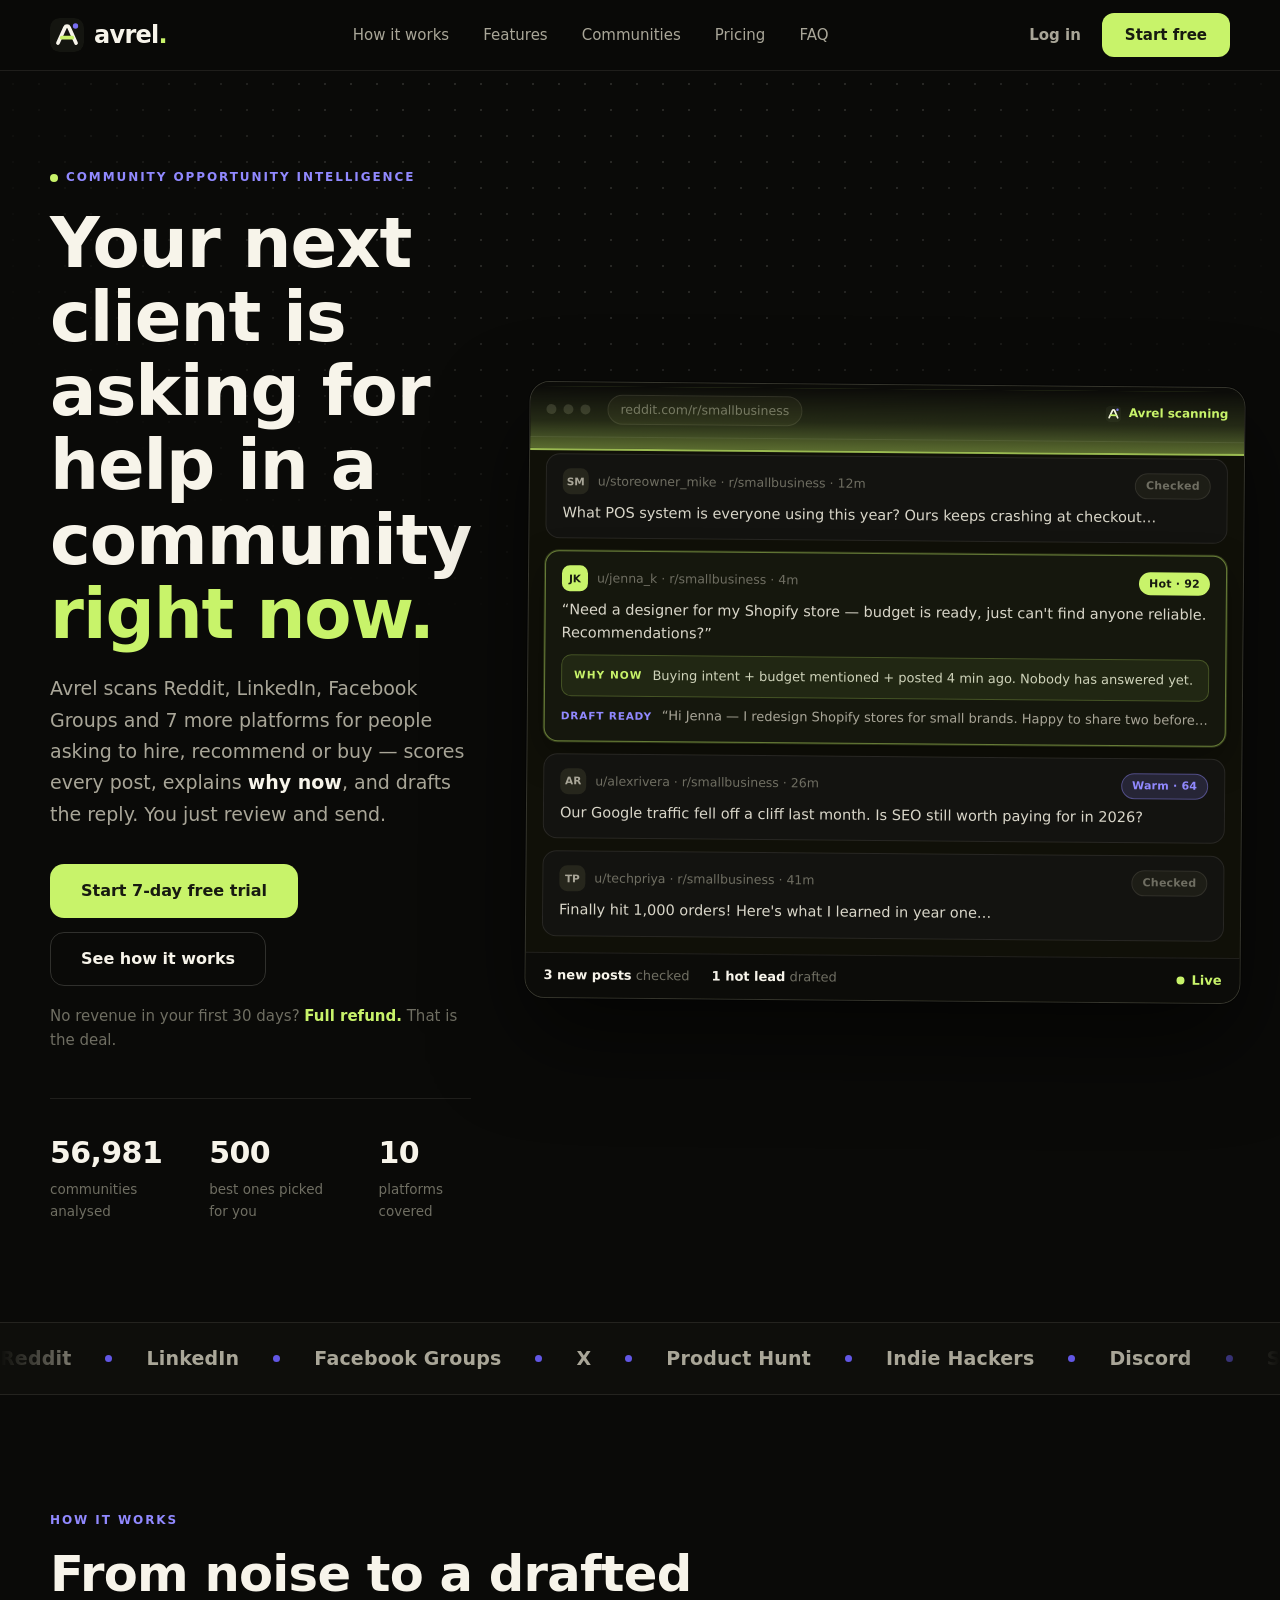
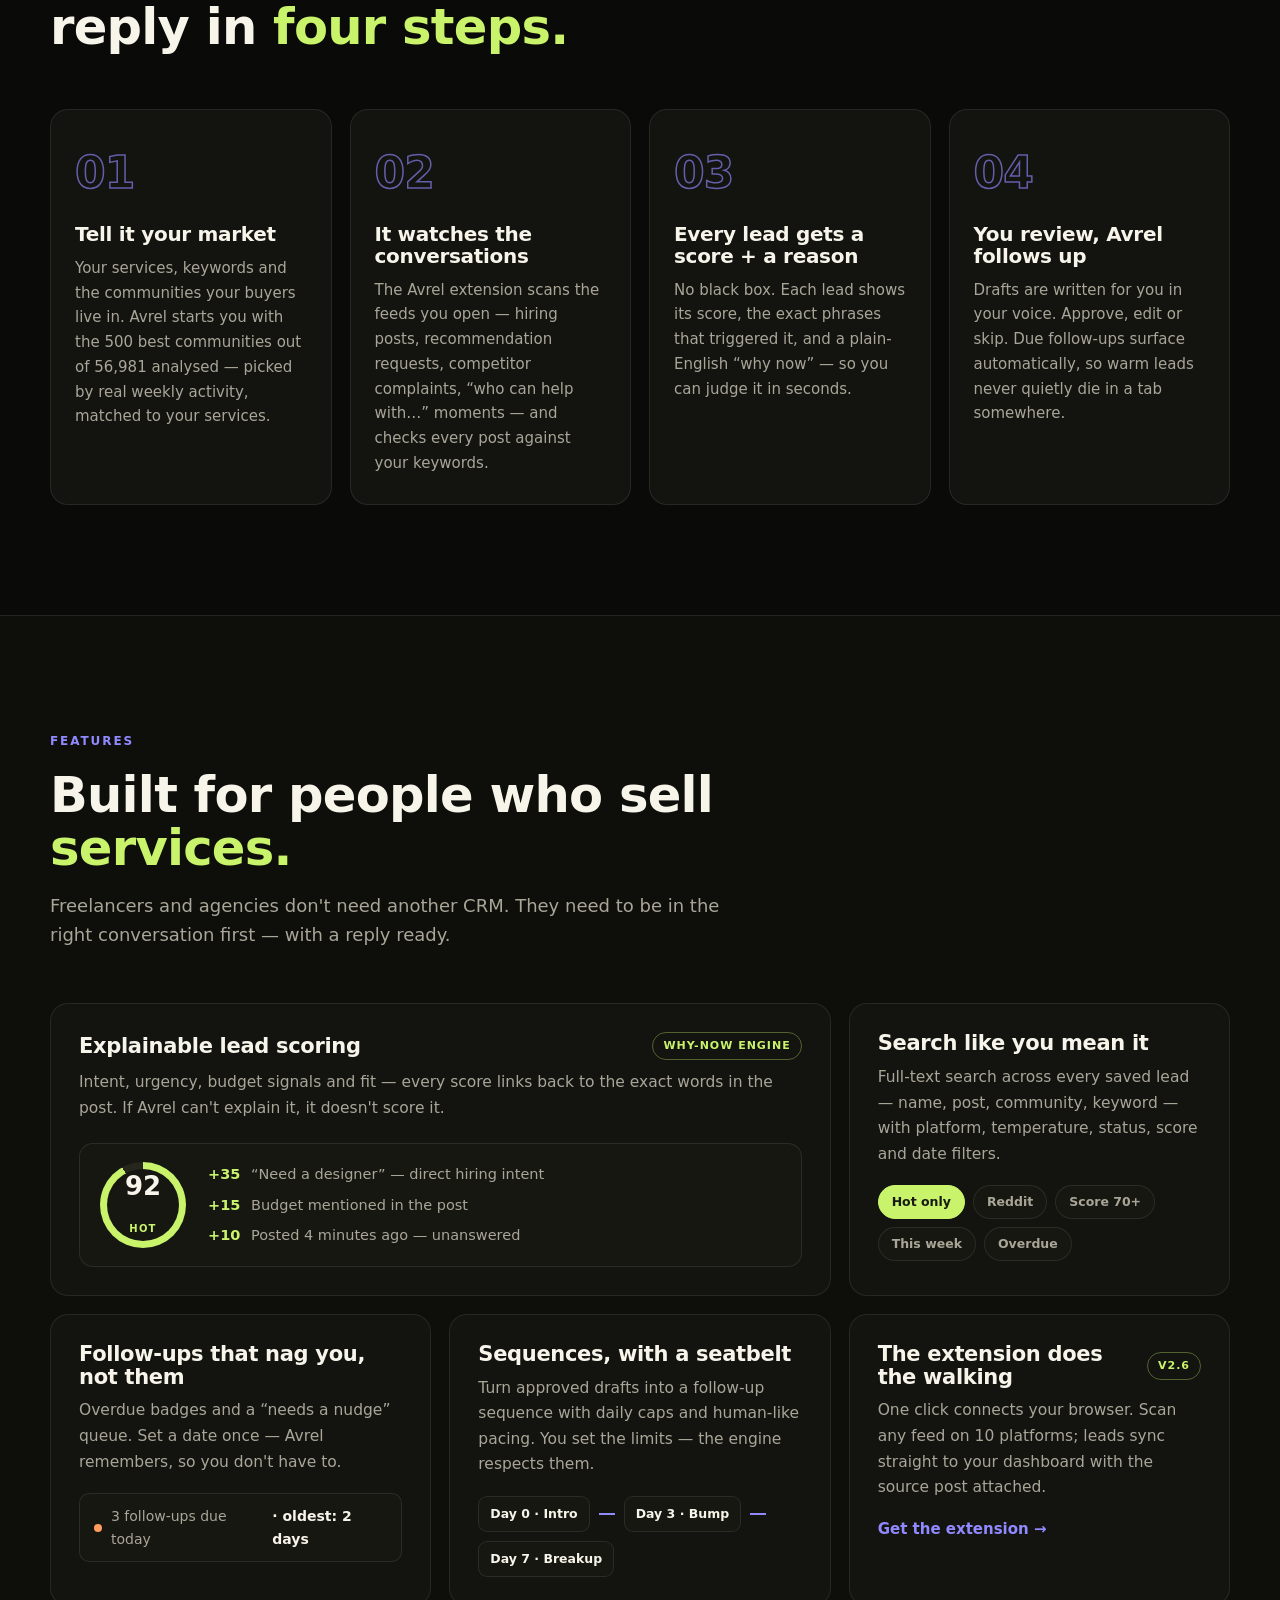
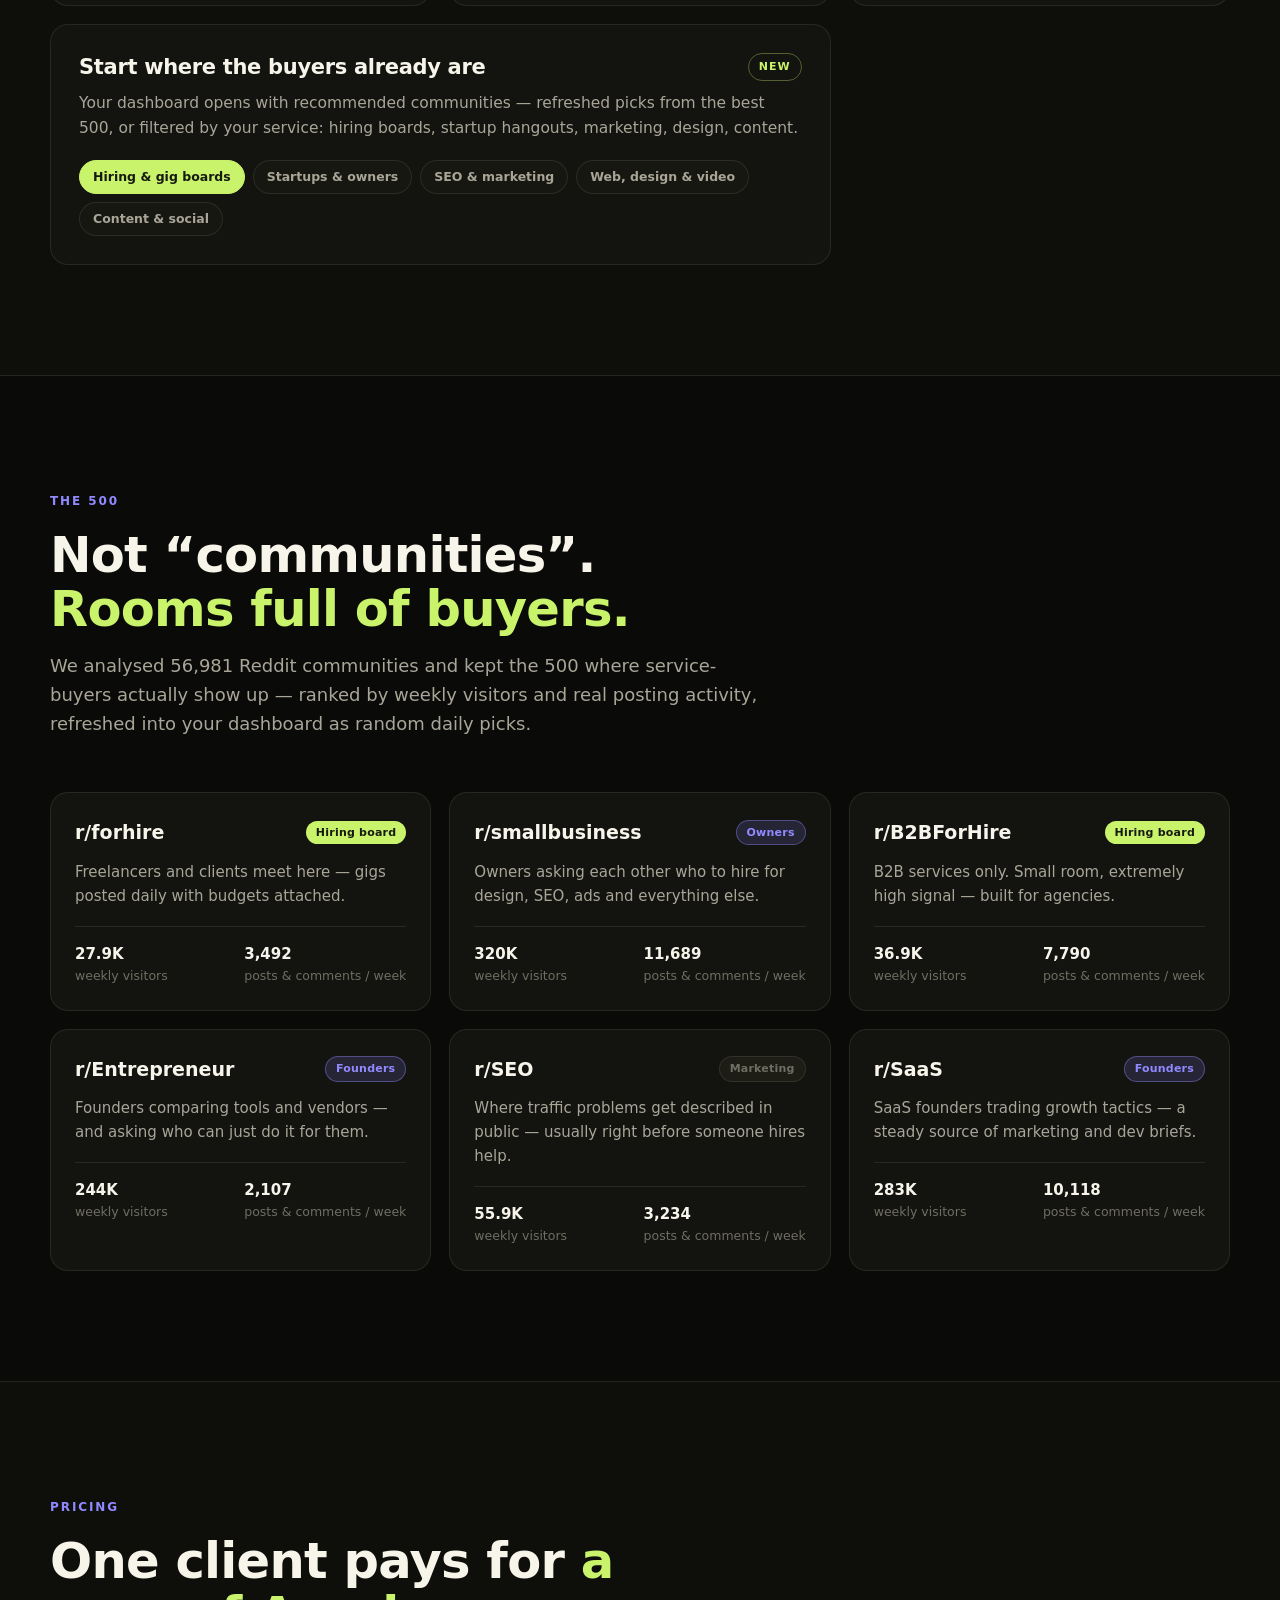
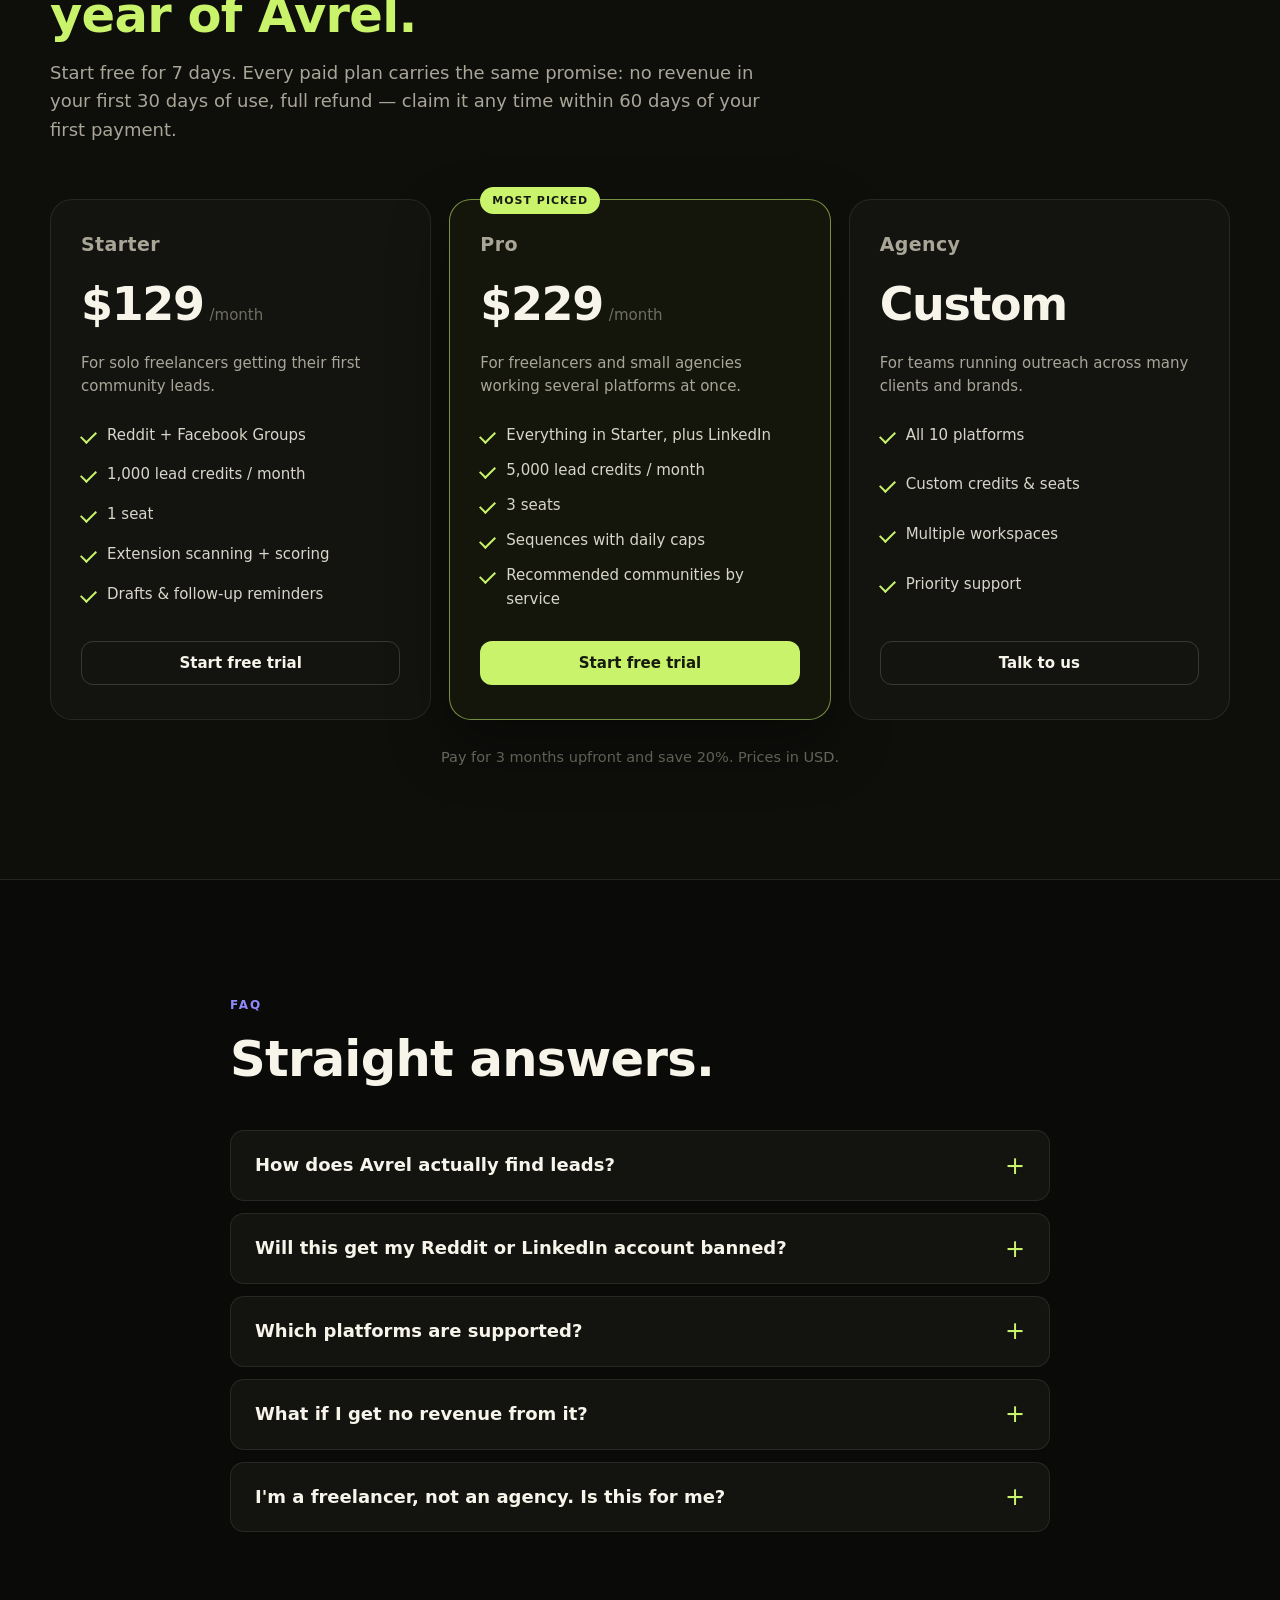
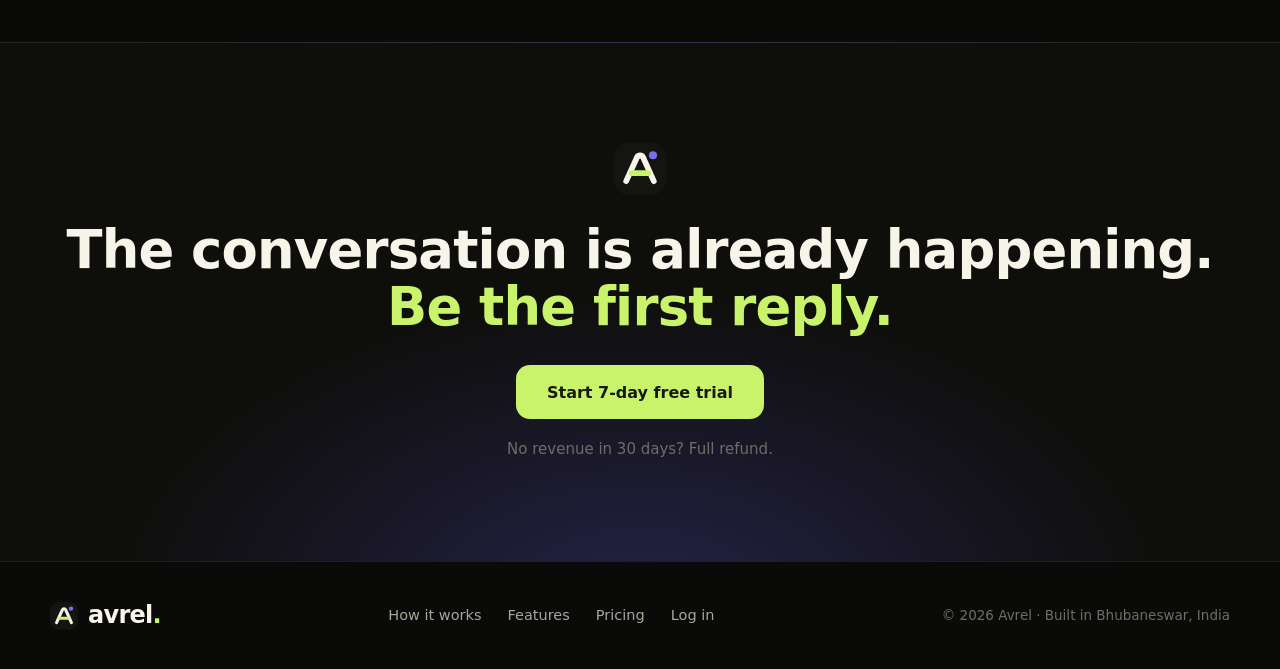
==== index.html @ 1a186fa7 "Avrel website redesign: dark editorial marketing site (preview)" ====
<!DOCTYPE html>
<html lang="en">
<head>
<meta charset="UTF-8">
<meta name="viewport" content="width=device-width, initial-scale=1.0">
<title>Avrel — Find buyers hiding in online communities</title>
<meta name="description" content="Avrel scans Reddit, LinkedIn, Facebook Groups and 7 more platforms for people asking to hire, recommend or buy — scores every post and drafts the reply.">
<link rel="icon" href="assets/avrel-mark.svg" type="image/svg+xml">
<link href="https://api.fontshare.com/v2/css?f[]=clash-display@500,600,700&f[]=satoshi@400,500,700&display=swap" rel="stylesheet">
<link rel="stylesheet" href="styles.css">
</head>
<body>

<header class="nav" id="top">
  <div class="wrap nav-in">
    <a class="brand" href="#top" aria-label="Avrel home">
      <img src="assets/avrel-mark.svg" alt="" width="34" height="34">
      <span>avrel<i>.</i></span>
    </a>
    <nav class="nav-links" id="navLinks" aria-label="Main">
      <a href="#how">How it works</a>
      <a href="#features">Features</a>
      <a href="#communities">Communities</a>
      <a href="#pricing">Pricing</a>
      <a href="#faq">FAQ</a>
    </nav>
    <div class="nav-cta">
      <a class="btn btn-ghost" href="https://www.avrel.in/login">Log in</a>
      <a class="btn btn-lime" href="https://www.avrel.in/signup">Start free</a>
      <button class="nav-burger" id="navBurger" aria-label="Open menu" aria-expanded="false">
        <span></span><span></span><span></span>
      </button>
    </div>
  </div>
</header>

<main>
  <!-- ============ HERO ============ -->
  <section class="hero">
    <div class="hero-grid-bg" aria-hidden="true"></div>
    <div class="wrap hero-in">
      <div class="hero-copy reveal">
        <p class="eyebrow"><span class="pulse-dot"></span> Community opportunity intelligence</p>
        <h1>Your next client is asking for help in a community <em>right now.</em></h1>
        <p class="hero-sub">Avrel scans Reddit, LinkedIn, Facebook Groups and 7 more platforms for people asking to hire, recommend or buy — scores every post, explains <strong>why now</strong>, and drafts the reply. You just review and send.</p>
        <div class="hero-cta">
          <a class="btn btn-lime btn-lg" href="https://www.avrel.in/signup">Start 7-day free trial</a>
          <a class="btn btn-outline btn-lg" href="#how">See how it works</a>
        </div>
        <p class="hero-note">No revenue in your first 30 days? <strong>Full refund.</strong> That is the deal.</p>
        <dl class="hero-stats">
          <div><dt>56,981</dt><dd>communities analysed</dd></div>
          <div><dt>500</dt><dd>best ones picked for you</dd></div>
          <div><dt>10</dt><dd>platforms covered</dd></div>
        </dl>
      </div>

      <!-- Live-scan product visual -->
      <div class="hero-visual reveal" aria-hidden="true">
        <div class="browser">
          <div class="browser-bar">
            <span class="b-dot"></span><span class="b-dot"></span><span class="b-dot"></span>
            <span class="b-url">reddit.com/r/smallbusiness</span>
            <span class="b-ext"><img src="assets/avrel-mark.svg" alt="" width="16" height="16"> Avrel scanning</span>
          </div>
          <div class="feed">
            <div class="scan-beam"></div>
            <article class="post">
              <header><span class="p-avatar">SM</span><span class="p-meta">u/storeowner_mike · r/smallbusiness · 12m</span><span class="chip chip-dim">Checked</span></header>
              <p>What POS system is everyone using this year? Ours keeps crashing at checkout…</p>
            </article>
            <article class="post post-hot">
              <header><span class="p-avatar av-lime">JK</span><span class="p-meta">u/jenna_k · r/smallbusiness · 4m</span><span class="chip chip-hot">Hot · 92</span></header>
              <p>“Need a designer for my Shopify store — budget is ready, just can't find anyone reliable. Recommendations?”</p>
              <div class="why-now">
                <span class="why-label">Why now</span>
                <span>Buying intent + budget mentioned + posted 4 min ago. Nobody has answered yet.</span>
              </div>
              <div class="draft-row">
                <span class="draft-tag">Draft ready</span>
                <span class="draft-text">“Hi Jenna — I redesign Shopify stores for small brands. Happy to share two before/afters…”</span>
              </div>
            </article>
            <article class="post">
              <header><span class="p-avatar">AR</span><span class="p-meta">u/alexrivera · r/smallbusiness · 26m</span><span class="chip chip-warm">Warm · 64</span></header>
              <p>Our Google traffic fell off a cliff last month. Is SEO still worth paying for in 2026?</p>
            </article>
            <article class="post">
              <header><span class="p-avatar">TP</span><span class="p-meta">u/techpriya · r/smallbusiness · 41m</span><span class="chip chip-dim">Checked</span></header>
              <p>Finally hit 1,000 orders! Here's what I learned in year one…</p>
            </article>
          </div>
          <div class="browser-foot">
            <span><strong>3 new posts</strong> checked</span>
            <span><strong>1 hot lead</strong> drafted</span>
            <span class="foot-live"><span class="pulse-dot"></span> Live</span>
          </div>
        </div>
      </div>
    </div>
  </section>

  <!-- ============ PLATFORM MARQUEE ============ -->
  <section class="marquee-band" aria-label="Platforms Avrel covers">
    <div class="marquee" aria-hidden="true">
      <div class="marquee-track">
        <span>Reddit</span><i></i><span>LinkedIn</span><i></i><span>Facebook Groups</span><i></i><span>X</span><i></i><span>Product Hunt</span><i></i><span>Indie Hackers</span><i></i><span>Discord</span><i></i><span>Slack</span><i></i><span>Telegram</span><i></i><span>WhatsApp Communities</span><i></i>
        <span>Reddit</span><i></i><span>LinkedIn</span><i></i><span>Facebook Groups</span><i></i><span>X</span><i></i><span>Product Hunt</span><i></i><span>Indie Hackers</span><i></i><span>Discord</span><i></i><span>Slack</span><i></i><span>Telegram</span><i></i><span>WhatsApp Communities</span><i></i>
      </div>
    </div>
  </section>

  <!-- ============ HOW IT WORKS ============ -->
  <section class="section" id="how">
    <div class="wrap">
      <p class="eyebrow reveal">How it works</p>
      <h2 class="reveal">From noise to a drafted reply in <em>four steps.</em></h2>
      <div class="steps">
        <article class="step reveal">
          <span class="step-num">01</span>
          <h3>Tell it your market</h3>
          <p>Your services, keywords and the communities your buyers live in. Avrel starts you with the 500 best communities out of 56,981 analysed — picked by real weekly activity, matched to your services.</p>
        </article>
        <article class="step reveal">
          <span class="step-num">02</span>
          <h3>It watches the conversations</h3>
          <p>The Avrel extension scans the feeds you open — hiring posts, recommendation requests, competitor complaints, “who can help with…” moments — and checks every post against your keywords.</p>
        </article>
        <article class="step reveal">
          <span class="step-num">03</span>
          <h3>Every lead gets a score + a reason</h3>
          <p>No black box. Each lead shows its score, the exact phrases that triggered it, and a plain-English “why now” — so you can judge it in seconds.</p>
        </article>
        <article class="step reveal">
          <span class="step-num">04</span>
          <h3>You review, Avrel follows up</h3>
          <p>Drafts are written for you in your voice. Approve, edit or skip. Due follow-ups surface automatically, so warm leads never quietly die in a tab somewhere.</p>
        </article>
      </div>
    </div>
  </section>

  <!-- ============ FEATURES BENTO ============ -->
  <section class="section section-alt" id="features">
    <div class="wrap">
      <p class="eyebrow reveal">Features</p>
      <h2 class="reveal">Built for people who sell <em>services.</em></h2>
      <p class="section-sub reveal">Freelancers and agencies don't need another CRM. They need to be in the right conversation first — with a reply ready.</p>

      <div class="bento">
        <article class="cell cell-wide reveal">
          <div class="cell-head"><h3>Explainable lead scoring</h3><span class="cell-tag">Why-now engine</span></div>
          <p>Intent, urgency, budget signals and fit — every score links back to the exact words in the post. If Avrel can't explain it, it doesn't score it.</p>
          <div class="score-demo" aria-hidden="true">
            <div class="score-ring"><strong>92</strong><span>Hot</span></div>
            <ul class="score-reasons">
              <li><b>+35</b> “Need a designer” — direct hiring intent</li>
              <li><b>+15</b> Budget mentioned in the post</li>
              <li><b>+10</b> Posted 4 minutes ago — unanswered</li>
            </ul>
          </div>
        </article>

        <article class="cell reveal">
          <div class="cell-head"><h3>Search like you mean it</h3></div>
          <p>Full-text search across every saved lead — name, post, community, keyword — with platform, temperature, status, score and date filters.</p>
          <div class="chip-row" aria-hidden="true">
            <span class="f-chip is-on">Hot only</span><span class="f-chip">Reddit</span><span class="f-chip">Score 70+</span><span class="f-chip">This week</span><span class="f-chip">Overdue</span>
          </div>
        </article>

        <article class="cell reveal">
          <div class="cell-head"><h3>Follow-ups that nag you, not them</h3></div>
          <p>Overdue badges and a “needs a nudge” queue. Set a date once — Avrel remembers, so you don't have to.</p>
          <div class="nudge" aria-hidden="true"><span class="nudge-dot"></span> 3 follow-ups due today <b>· oldest: 2 days</b></div>
        </article>

        <article class="cell reveal">
          <div class="cell-head"><h3>Sequences, with a seatbelt</h3></div>
          <p>Turn approved drafts into a follow-up sequence with daily caps and human-like pacing. You set the limits — the engine respects them.</p>
          <div class="seq" aria-hidden="true">
            <span>Day 0 · Intro</span><i></i><span>Day 3 · Bump</span><i></i><span>Day 7 · Breakup</span>
          </div>
        </article>

        <article class="cell reveal">
          <div class="cell-head"><h3>The extension does the walking</h3><span class="cell-tag">v2.6</span></div>
          <p>One click connects your browser. Scan any feed on 10 platforms; leads sync straight to your dashboard with the source post attached.</p>
          <a class="cell-link" href="https://www.avrel.in/downloads/Avrel.zip">Get the extension →</a>
        </article>

        <article class="cell cell-wide reveal">
          <div class="cell-head"><h3>Start where the buyers already are</h3><span class="cell-tag">New</span></div>
          <p>Your dashboard opens with recommended communities — refreshed picks from the best 500, or filtered by your service: hiring boards, startup hangouts, marketing, design, content.</p>
          <div class="chip-row" aria-hidden="true">
            <span class="f-chip is-on">Hiring &amp; gig boards</span><span class="f-chip">Startups &amp; owners</span><span class="f-chip">SEO &amp; marketing</span><span class="f-chip">Web, design &amp; video</span><span class="f-chip">Content &amp; social</span>
          </div>
        </article>
      </div>
    </div>
  </section>

  <!-- ============ COMMUNITIES ============ -->
  <section class="section" id="communities">
    <div class="wrap">
      <p class="eyebrow reveal">The 500</p>
      <h2 class="reveal">Not “communities”. <em>Rooms full of buyers.</em></h2>
      <p class="section-sub reveal">We analysed 56,981 Reddit communities and kept the 500 where service-buyers actually show up — ranked by weekly visitors and real posting activity, refreshed into your dashboard as random daily picks.</p>
      <div class="comm-grid">
        <article class="comm-card reveal">
          <header><strong>r/forhire</strong><span class="chip chip-hot">Hiring board</span></header>
          <p>Freelancers and clients meet here — gigs posted daily with budgets attached.</p>
          <footer><span><b>27.9K</b> weekly visitors</span><span><b>3,492</b> posts &amp; comments / week</span></footer>
        </article>
        <article class="comm-card reveal">
          <header><strong>r/smallbusiness</strong><span class="chip chip-warm">Owners</span></header>
          <p>Owners asking each other who to hire for design, SEO, ads and everything else.</p>
          <footer><span><b>320K</b> weekly visitors</span><span><b>11,689</b> posts &amp; comments / week</span></footer>
        </article>
        <article class="comm-card reveal">
          <header><strong>r/B2BForHire</strong><span class="chip chip-hot">Hiring board</span></header>
          <p>B2B services only. Small room, extremely high signal — built for agencies.</p>
          <footer><span><b>36.9K</b> weekly visitors</span><span><b>7,790</b> posts &amp; comments / week</span></footer>
        </article>
        <article class="comm-card reveal">
          <header><strong>r/Entrepreneur</strong><span class="chip chip-warm">Founders</span></header>
          <p>Founders comparing tools and vendors — and asking who can just do it for them.</p>
          <footer><span><b>244K</b> weekly visitors</span><span><b>2,107</b> posts &amp; comments / week</span></footer>
        </article>
        <article class="comm-card reveal">
          <header><strong>r/SEO</strong><span class="chip chip-dim">Marketing</span></header>
          <p>Where traffic problems get described in public — usually right before someone hires help.</p>
          <footer><span><b>55.9K</b> weekly visitors</span><span><b>3,234</b> posts &amp; comments / week</span></footer>
        </article>
        <article class="comm-card reveal">
          <header><strong>r/SaaS</strong><span class="chip chip-warm">Founders</span></header>
          <p>SaaS founders trading growth tactics — a steady source of marketing and dev briefs.</p>
          <footer><span><b>283K</b> weekly visitors</span><span><b>10,118</b> posts &amp; comments / week</span></footer>
        </article>
      </div>
    </div>
  </section>

  <!-- ============ PRICING ============ -->
  <section class="section section-alt" id="pricing">
    <div class="wrap">
      <p class="eyebrow reveal">Pricing</p>
      <h2 class="reveal">One client pays for <em>a year of Avrel.</em></h2>
      <p class="section-sub reveal">Start free for 7 days. Every paid plan carries the same promise: no revenue in your first 30 days of use, full refund — claim it any time within 60 days of your first payment.</p>

      <div class="pricing-grid">
        <article class="price-card reveal">
          <h3>Starter</h3>
          <p class="price"><strong>$129</strong><span>/month</span></p>
          <p class="price-for">For solo freelancers getting their first community leads.</p>
          <ul>
            <li>Reddit + Facebook Groups</li>
            <li>1,000 lead credits / month</li>
            <li>1 seat</li>
            <li>Extension scanning + scoring</li>
            <li>Drafts &amp; follow-up reminders</li>
          </ul>
          <a class="btn btn-outline w-full" href="https://www.avrel.in/signup">Start free trial</a>
        </article>

        <article class="price-card price-featured reveal">
          <span class="price-badge">Most picked</span>
          <h3>Pro</h3>
          <p class="price"><strong>$229</strong><span>/month</span></p>
          <p class="price-for">For freelancers and small agencies working several platforms at once.</p>
          <ul>
            <li>Everything in Starter, plus LinkedIn</li>
            <li>5,000 lead credits / month</li>
            <li>3 seats</li>
            <li>Sequences with daily caps</li>
            <li>Recommended communities by service</li>
          </ul>
          <a class="btn btn-lime w-full" href="https://www.avrel.in/signup">Start free trial</a>
        </article>

        <article class="price-card reveal">
          <h3>Agency</h3>
          <p class="price"><strong>Custom</strong></p>
          <p class="price-for">For teams running outreach across many clients and brands.</p>
          <ul>
            <li>All 10 platforms</li>
            <li>Custom credits &amp; seats</li>
            <li>Multiple workspaces</li>
            <li>Priority support</li>
          </ul>
          <a class="btn btn-outline w-full" href="https://www.avrel.in/contact">Talk to us</a>
        </article>
      </div>
      <p class="pricing-note reveal">Pay for 3 months upfront and save 20%. Prices in USD.</p>
    </div>
  </section>

  <!-- ============ FAQ ============ -->
  <section class="section" id="faq">
    <div class="wrap faq-wrap">
      <p class="eyebrow reveal">FAQ</p>
      <h2 class="reveal">Straight answers.</h2>
      <div class="faq-list">
        <details class="faq reveal">
          <summary>How does Avrel actually find leads?</summary>
          <p>You add the Chrome extension and open the communities where your buyers hang out — a subreddit, a Facebook group, a LinkedIn feed. Avrel reads the visible posts, checks them against your keywords and buying-intent signals, scores the matches and syncs them to your dashboard with the source post attached.</p>
        </details>
        <details class="faq reveal">
          <summary>Will this get my Reddit or LinkedIn account banned?</summary>
          <p>Avrel only reads what's already on your screen and drafts messages for your review — you decide what gets sent. If you enable sequences, they run under daily caps and human-like pacing that you set. Nothing is posted from your account without your setup and approval.</p>
        </details>
        <details class="faq reveal">
          <summary>Which platforms are supported?</summary>
          <p>Reddit and Facebook Groups on Starter; LinkedIn joins on Pro; Agency covers all 10 — Reddit, LinkedIn, Facebook Groups, X, Product Hunt, Indie Hackers, Discord, Slack, Telegram and WhatsApp Communities.</p>
        </details>
        <details class="faq reveal">
          <summary>What if I get no revenue from it?</summary>
          <p>Then you don't pay for it. Use Avrel for 30 days; if it produced no revenue, claim a full refund any time within 60 days of your first payment. No exit interview, no forms in triplicate.</p>
        </details>
        <details class="faq reveal">
          <summary>I'm a freelancer, not an agency. Is this for me?</summary>
          <p>Yes — Starter is built for solo freelancers, and your dashboard recommends communities by service: hiring boards if you want gigs today, owner and founder communities if you want retainers tomorrow.</p>
        </details>
      </div>
    </div>
  </section>

  <!-- ============ FINAL CTA ============ -->
  <section class="cta-band">
    <div class="wrap cta-in reveal">
      <img src="assets/avrel-mark.svg" alt="" width="52" height="52">
      <h2>The conversation is already happening.<br><em>Be the first reply.</em></h2>
      <a class="btn btn-lime btn-lg" href="https://www.avrel.in/signup">Start 7-day free trial</a>
      <p>No revenue in 30 days? Full refund.</p>
    </div>
  </section>
</main>

<footer class="footer">
  <div class="wrap foot-in">
    <a class="brand" href="#top">
      <img src="assets/avrel-mark.svg" alt="" width="28" height="28">
      <span>avrel<i>.</i></span>
    </a>
    <nav aria-label="Footer">
      <a href="#how">How it works</a>
      <a href="#features">Features</a>
      <a href="#pricing">Pricing</a>
      <a href="https://www.avrel.in/login">Log in</a>
    </nav>
    <p>© 2026 Avrel · Built in Bhubaneswar, India</p>
  </div>
</footer>

<script src="script.js"></script>
</body>
</html>
---- styles.css ----
/* Avrel redesign — dark editorial, cream on warm black, purple + lime brand accents */
:root {
  --bg: #0a0a08;
  --bg-2: #0e0e0b;
  --panel: #131310;
  --panel-2: #171712;
  --line: rgba(247, 244, 234, 0.09);
  --line-strong: rgba(247, 244, 234, 0.16);
  --cream: #f7f4ea;
  --muted: #a9a698;
  --faint: #6f6e62;
  --purple: #9189ff;
  --purple-deep: #6257e5;
  --lime: #c8f36a;
  --lime-ink: #171a10;
  --radius: 18px;
  --font-head: "Clash Display", "Satoshi", system-ui, sans-serif;
  --font-body: "Satoshi", system-ui, -apple-system, sans-serif;
}
* { margin: 0; padding: 0; box-sizing: border-box; }
html { scroll-behavior: smooth; }
body {
  background: var(--bg);
  color: var(--cream);
  font-family: var(--font-body);
  font-size: 17px;
  line-height: 1.6;
  -webkit-font-smoothing: antialiased;
  overflow-x: hidden;
}
img { display: block; }
a { color: inherit; text-decoration: none; }
.wrap { width: min(1180px, 100% - 48px); margin-inline: auto; }
h1, h2, h3 { font-family: var(--font-head); font-weight: 600; line-height: 1.08; letter-spacing: -0.015em; }
h2 { font-size: clamp(2rem, 4.4vw, 3.1rem); max-width: 20ch; }
h2 em, h1 em, .cta-in em { font-style: normal; color: var(--lime); }
.eyebrow {
  display: inline-flex; align-items: center; gap: 8px;
  font-size: 12px; font-weight: 700; letter-spacing: 0.16em; text-transform: uppercase;
  color: var(--purple); margin-bottom: 18px;
}
.section { padding: 110px 0; }
.section-alt { background: var(--bg-2); border-block: 1px solid var(--line); }
.section-sub { color: var(--muted); max-width: 62ch; margin-top: 16px; font-size: 18px; }

/* ---------- buttons ---------- */
.btn {
  display: inline-flex; align-items: center; justify-content: center; gap: 8px;
  min-height: 44px; padding: 0 22px; border-radius: 12px;
  font-family: var(--font-body); font-size: 15px; font-weight: 700;
  border: 1px solid transparent; transition: transform .18s ease, background .18s ease, border-color .18s ease;
  white-space: nowrap;
}
.btn:hover { transform: translateY(-1px); }
.btn-lime { background: var(--lime); color: var(--lime-ink); }
.btn-lime:hover { background: #d5f98a; }
.btn-outline { border-color: var(--line-strong); color: var(--cream); background: transparent; }
.btn-outline:hover { border-color: var(--purple); color: #fff; }
.btn-ghost { color: var(--muted); padding: 0 14px; }
.btn-ghost:hover { color: var(--cream); }
.btn-lg { min-height: 54px; padding: 0 30px; font-size: 16px; border-radius: 14px; }
.w-full { width: 100%; }

/* ---------- nav ---------- */
.nav {
  position: sticky; top: 0; z-index: 50;
  background: rgba(10, 10, 8, 0.82); backdrop-filter: blur(14px);
  border-bottom: 1px solid var(--line);
}
.nav-in { display: flex; align-items: center; justify-content: space-between; gap: 20px; height: 70px; }
.brand { display: inline-flex; align-items: center; gap: 10px; font-family: var(--font-head); font-size: 24px; font-weight: 700; letter-spacing: -0.03em; }
.brand i { font-style: normal; color: var(--lime); }
.brand img { border-radius: 9px; }
.nav-links { display: flex; gap: 34px; }
.nav-links a { color: var(--muted); font-size: 15px; font-weight: 500; transition: color .15s; }
.nav-links a:hover { color: var(--cream); }
.nav-cta { display: flex; align-items: center; gap: 6px; }
.nav-burger { display: none; flex-direction: column; gap: 5px; background: none; border: 0; padding: 10px; cursor: pointer; }
.nav-burger span { width: 22px; height: 2px; background: var(--cream); border-radius: 2px; }

/* ---------- hero ---------- */
.hero { position: relative; padding: 92px 0 100px; overflow: hidden; }
.hero-grid-bg {
  position: absolute; inset: 0; pointer-events: none;
  background-image: radial-gradient(rgba(247,244,234,.13) 1px, transparent 1px);
  background-size: 26px 26px;
  -webkit-mask-image: radial-gradient(ellipse 75% 62% at 50% 0%, #000 30%, transparent 75%);
          mask-image: radial-gradient(ellipse 75% 62% at 50% 0%, #000 30%, transparent 75%);
}
.hero-in { position: relative; display: grid; grid-template-columns: 1.02fr 0.98fr; gap: 56px; align-items: center; }
.hero h1 { font-size: clamp(2.6rem, 5.4vw, 4.3rem); font-weight: 600; }
.hero-sub { color: var(--muted); font-size: 19px; line-height: 1.65; margin-top: 22px; max-width: 54ch; }
.hero-sub strong { color: var(--cream); }
.pulse-dot { width: 8px; height: 8px; border-radius: 50%; background: var(--lime); box-shadow: 0 0 0 0 rgba(200,243,106,.55); animation: pulse 2.2s infinite; flex: none; }
@keyframes pulse { 70% { box-shadow: 0 0 0 9px rgba(200,243,106,0); } 100% { box-shadow: 0 0 0 0 rgba(200,243,106,0); } }
.hero-cta { display: flex; flex-wrap: wrap; gap: 14px; margin-top: 34px; }
.hero-note { margin-top: 18px; color: var(--faint); font-size: 15px; }
.hero-note strong { color: var(--lime); }
.hero-stats { display: flex; gap: 44px; margin-top: 46px; padding-top: 30px; border-top: 1px solid var(--line); }
.hero-stats dt { font-family: var(--font-head); font-size: 30px; font-weight: 700; letter-spacing: -0.02em; }
.hero-stats dd { color: var(--faint); font-size: 13.5px; margin-top: 2px; }

/* ---------- browser / scan visual ---------- */
.browser {
  background: #101008; border: 1px solid var(--line-strong); border-radius: 20px;
  box-shadow: 0 40px 90px rgba(0,0,0,.55), 0 0 0 1px rgba(0,0,0,.4);
  overflow: hidden; transform: rotate(0.5deg);
}
.browser-bar { display: flex; align-items: center; gap: 7px; padding: 12px 16px; border-bottom: 1px solid var(--line); background: #0c0c09; }
.b-dot { width: 10px; height: 10px; border-radius: 50%; background: #2c2c24; }
.b-url { margin-left: 10px; font-size: 12.5px; color: var(--faint); background: #17170f; border: 1px solid var(--line); padding: 4px 12px; border-radius: 999px; }
.b-ext { margin-left: auto; display: inline-flex; align-items: center; gap: 7px; font-size: 12px; font-weight: 700; color: var(--lime); }
.b-ext img { border-radius: 4px; }
.feed { position: relative; padding: 16px; display: grid; gap: 12px; }
.scan-beam {
  position: absolute; left: 0; right: 0; top: -10%; height: 64px; z-index: 3; pointer-events: none;
  background: linear-gradient(180deg, transparent, rgba(200,243,106,.13) 55%, rgba(200,243,106,.4));
  border-bottom: 2px solid rgba(200,243,106,.75);
  animation: beam 5.2s ease-in-out infinite;
}
@keyframes beam { 0%, 12% { top: -12%; } 55%, 68% { top: 92%; } 100% { top: -12%; } }
.post { background: var(--panel); border: 1px solid var(--line); border-radius: 14px; padding: 14px 16px; }
.post header { display: flex; align-items: center; gap: 9px; margin-bottom: 7px; }
.p-avatar { width: 26px; height: 26px; border-radius: 8px; background: #26261c; color: var(--muted); font-size: 10.5px; font-weight: 700; display: grid; place-items: center; flex: none; }
.p-avatar.av-lime { background: var(--lime); color: var(--lime-ink); }
.p-meta { font-size: 12.5px; color: var(--faint); overflow: hidden; text-overflow: ellipsis; white-space: nowrap; }
.post p { font-size: 14.5px; line-height: 1.55; color: #d9d6c9; }
.post-hot { border-color: rgba(200,243,106,.45); background: #15170d; box-shadow: 0 0 0 1px rgba(200,243,106,.18), 0 14px 34px rgba(0,0,0,.35); }
.chip { margin-left: auto; flex: none; font-size: 11px; font-weight: 700; padding: 3px 10px; border-radius: 999px; letter-spacing: .02em; }
.chip-hot { background: var(--lime); color: var(--lime-ink); }
.chip-warm { background: rgba(145,137,255,.16); color: var(--purple); border: 1px solid rgba(145,137,255,.4); }
.chip-dim { background: #1d1d16; color: var(--faint); border: 1px solid var(--line); }
.why-now { display: flex; gap: 10px; margin-top: 11px; padding: 10px 12px; background: rgba(200,243,106,.07); border: 1px solid rgba(200,243,106,.22); border-radius: 10px; font-size: 13px; line-height: 1.5; color: #cfd3ba; }
.why-label { flex: none; font-size: 10.5px; font-weight: 800; letter-spacing: .1em; text-transform: uppercase; color: var(--lime); padding-top: 2px; }
.draft-row { display: flex; gap: 10px; align-items: baseline; margin-top: 9px; font-size: 13px; color: var(--muted); }
.draft-tag { flex: none; font-size: 10.5px; font-weight: 800; letter-spacing: .08em; text-transform: uppercase; color: var(--purple); }
.draft-text { overflow: hidden; text-overflow: ellipsis; white-space: nowrap; }
.browser-foot { display: flex; gap: 22px; align-items: center; padding: 12px 18px; border-top: 1px solid var(--line); background: #0c0c09; font-size: 13px; color: var(--faint); }
.browser-foot strong { color: var(--cream); }
.foot-live { margin-left: auto; display: inline-flex; align-items: center; gap: 7px; color: var(--lime); font-weight: 700; }

/* ---------- marquee ---------- */
.marquee-band { border-block: 1px solid var(--line); background: var(--bg-2); padding: 20px 0; overflow: hidden; }
.marquee { overflow: hidden; -webkit-mask-image: linear-gradient(90deg, transparent, #000 8%, #000 92%, transparent); mask-image: linear-gradient(90deg, transparent, #000 8%, #000 92%, transparent); }
.marquee-track { display: flex; align-items: center; gap: 34px; width: max-content; animation: marquee 30s linear infinite; }
.marquee-track span { font-family: var(--font-head); font-size: 19px; font-weight: 600; color: var(--muted); letter-spacing: .01em; white-space: nowrap; }
.marquee-track i { width: 7px; height: 7px; border-radius: 50%; background: var(--purple-deep); flex: none; }
@keyframes marquee { to { transform: translateX(-50%); } }

/* ---------- steps ---------- */
.steps { display: grid; grid-template-columns: repeat(4, 1fr); gap: 18px; margin-top: 54px; }
.step { background: var(--panel); border: 1px solid var(--line); border-radius: var(--radius); padding: 28px 24px; transition: border-color .2s, transform .2s; }
.step:hover { border-color: rgba(145,137,255,.45); transform: translateY(-3px); }
.step-num { font-family: var(--font-head); font-size: 44px; font-weight: 700; color: transparent; -webkit-text-stroke: 1.5px rgba(145,137,255,.65); letter-spacing: -0.02em; }
.step h3 { font-size: 20px; margin: 16px 0 10px; }
.step p { color: var(--muted); font-size: 15px; line-height: 1.65; }

/* ---------- bento ---------- */
.bento { display: grid; grid-template-columns: repeat(3, 1fr); gap: 18px; margin-top: 54px; }
.cell { background: var(--panel); border: 1px solid var(--line); border-radius: var(--radius); padding: 28px; transition: border-color .2s, transform .2s; }
.cell:hover { border-color: var(--line-strong); transform: translateY(-3px); }
.cell-wide { grid-column: span 2; }
.cell-head { display: flex; align-items: center; justify-content: space-between; gap: 12px; margin-bottom: 10px; }
.cell h3 { font-size: 21px; }
.cell-tag { flex: none; font-size: 11px; font-weight: 800; letter-spacing: .09em; text-transform: uppercase; color: var(--lime); border: 1px solid rgba(200,243,106,.35); padding: 4px 10px; border-radius: 999px; }
.cell p { color: var(--muted); font-size: 15.5px; line-height: 1.65; }
.cell-link { display: inline-block; margin-top: 16px; font-weight: 700; font-size: 15px; color: var(--purple); }
.cell-link:hover { color: #c0baff; }
.score-demo { display: flex; gap: 22px; align-items: center; margin-top: 22px; background: var(--panel-2); border: 1px solid var(--line); border-radius: 14px; padding: 18px 20px; }
.score-ring {
  width: 86px; height: 86px; border-radius: 50%; flex: none; display: grid; place-items: center; text-align: center;
  background: conic-gradient(var(--lime) 0 92%, #26261c 92% 100%);
  position: relative;
}
.score-ring::before { content: ""; position: absolute; inset: 7px; border-radius: 50%; background: var(--panel-2); }
.score-ring strong { position: relative; font-family: var(--font-head); font-size: 26px; line-height: 1; }
.score-ring span { position: relative; display: block; font-size: 10px; font-weight: 800; letter-spacing: .12em; text-transform: uppercase; color: var(--lime); }
.score-reasons { list-style: none; display: grid; gap: 7px; font-size: 14.5px; color: var(--muted); }
.score-reasons b { color: var(--lime); font-family: var(--font-head); margin-right: 6px; }
.chip-row { display: flex; flex-wrap: wrap; gap: 8px; margin-top: 18px; }
.f-chip { font-size: 12.5px; font-weight: 600; color: var(--muted); border: 1px solid var(--line); background: var(--panel-2); padding: 6px 13px; border-radius: 999px; }
.f-chip.is-on { color: var(--lime-ink); background: var(--lime); border-color: var(--lime); font-weight: 700; }
.nudge { display: flex; align-items: center; gap: 9px; margin-top: 18px; font-size: 14px; color: var(--muted); background: var(--panel-2); border: 1px solid var(--line); border-radius: 10px; padding: 11px 14px; }
.nudge b { color: var(--cream); }
.nudge-dot { width: 8px; height: 8px; border-radius: 50%; background: #ff9d5c; flex: none; }
.seq { display: flex; align-items: center; gap: 9px; margin-top: 18px; flex-wrap: wrap; }
.seq span { font-size: 12.5px; font-weight: 700; color: var(--cream); background: var(--panel-2); border: 1px solid var(--line); border-radius: 9px; padding: 7px 11px; }
.seq i { width: 16px; height: 1.5px; background: var(--purple); flex: none; }

/* ---------- communities ---------- */
.comm-grid { display: grid; grid-template-columns: repeat(3, 1fr); gap: 18px; margin-top: 54px; }
.comm-card { background: var(--panel); border: 1px solid var(--line); border-radius: var(--radius); padding: 24px; transition: border-color .2s, transform .2s; }
.comm-card:hover { border-color: rgba(200,243,106,.4); transform: translateY(-3px); }
.comm-card header { display: flex; align-items: center; justify-content: space-between; gap: 10px; }
.comm-card header strong { font-family: var(--font-head); font-size: 19px; }
.comm-card .chip { margin-left: 0; }
.comm-card p { color: var(--muted); font-size: 15px; line-height: 1.6; margin-top: 12px; }
.comm-card footer { display: flex; justify-content: space-between; gap: 10px; margin-top: 18px; padding-top: 15px; border-top: 1px solid var(--line); font-size: 12.5px; color: var(--faint); }
.comm-card footer b { color: var(--cream); font-family: var(--font-head); font-size: 15px; display: block; }

/* ---------- pricing ---------- */
.pricing-grid { display: grid; grid-template-columns: repeat(3, 1fr); gap: 18px; margin-top: 54px; align-items: stretch; }
.price-card { position: relative; background: var(--panel); border: 1px solid var(--line); border-radius: 22px; padding: 34px 30px; display: flex; flex-direction: column; }
.price-featured { border-color: rgba(200,243,106,.55); background: #14160c; box-shadow: 0 24px 60px rgba(0,0,0,.4); }
.price-badge { position: absolute; top: -13px; left: 30px; background: var(--lime); color: var(--lime-ink); font-size: 11px; font-weight: 800; letter-spacing: .09em; text-transform: uppercase; padding: 5px 12px; border-radius: 999px; }
.price-card h3 { font-size: 19px; color: var(--muted); font-family: var(--font-body); font-weight: 700; letter-spacing: .02em; }
.price { margin-top: 14px; display: flex; align-items: baseline; gap: 6px; }
.price strong { font-family: var(--font-head); font-size: 46px; font-weight: 700; letter-spacing: -0.03em; }
.price span { color: var(--faint); font-size: 15px; }
.price-for { color: var(--muted); font-size: 15px; margin-top: 10px; line-height: 1.55; }
.price-card ul { list-style: none; margin: 24px 0 30px; display: grid; gap: 11px; flex: 1; }
.price-card li { font-size: 15px; color: #d9d6c9; padding-left: 26px; position: relative; }
.price-card li::before { content: ""; position: absolute; left: 0; top: 8px; width: 13px; height: 7px; border-left: 2.5px solid var(--lime); border-bottom: 2.5px solid var(--lime); transform: rotate(-45deg); }
.pricing-note { text-align: center; color: var(--faint); font-size: 14.5px; margin-top: 26px; }

/* ---------- faq ---------- */
.faq-wrap { max-width: 820px; }
.faq-list { margin-top: 44px; display: grid; gap: 12px; }
.faq { background: var(--panel); border: 1px solid var(--line); border-radius: 14px; }
.faq summary { cursor: pointer; list-style: none; padding: 20px 24px; font-family: var(--font-head); font-size: 18px; font-weight: 600; display: flex; justify-content: space-between; align-items: center; gap: 14px; }
.faq summary::-webkit-details-marker { display: none; }
.faq summary::after { content: "+"; color: var(--lime); font-size: 24px; font-weight: 500; line-height: 1; transition: transform .2s; }
.faq[open ] summary::after { transform: rotate(45deg); }
.faq p { padding: 0 24px 22px; color: var(--muted); font-size: 15.5px; line-height: 1.7; }

/* ---------- cta + footer ---------- */
.cta-band { border-top: 1px solid var(--line); background: radial-gradient(ellipse 60% 90% at 50% 110%, rgba(98,87,229,.28), transparent 70%), var(--bg-2); padding: 100px 0; text-align: center; }
.cta-in img { margin: 0 auto 26px; border-radius: 14px; }
.cta-in h2 { margin: 0 auto 30px; font-size: clamp(2rem, 4.6vw, 3.3rem); max-width: none; }
.cta-in p { color: var(--faint); margin-top: 18px; font-size: 15px; }
.footer { border-top: 1px solid var(--line); padding: 34px 0; }
.foot-in { display: flex; align-items: center; justify-content: space-between; gap: 20px; flex-wrap: wrap; }
.foot-in nav { display: flex; gap: 26px; }
.foot-in nav a { color: var(--muted); font-size: 14.5px; }
.foot-in nav a:hover { color: var(--cream); }
.foot-in p { color: var(--faint); font-size: 13.5px; }

/* ---------- reveal ---------- */
.reveal { opacity: 0; transform: translateY(22px); transition: opacity .7s ease, transform .7s ease; }
.reveal.in { opacity: 1; transform: none; }
@media (prefers-reduced-motion: reduce) {
  .reveal { opacity: 1; transform: none; transition: none; }
  .scan-beam, .marquee-track, .pulse-dot { animation: none; }
  html { scroll-behavior: auto; }
}

/* ---------- responsive ---------- */
@media (max-width: 1020px) {
  .hero-in { grid-template-columns: 1fr; gap: 48px; }
  .steps { grid-template-columns: repeat(2, 1fr); }
  .bento, .comm-grid, .pricing-grid { grid-template-columns: repeat(2, 1fr); }
  .cell-wide { grid-column: span 2; }
}
@media (max-width: 720px) {
  body { font-size: 16px; }
  .section { padding: 72px 0; }
  .nav-links {
    display: none; position: absolute; top: 70px; left: 0; right: 0;
    flex-direction: column; gap: 0; background: #0d0d0a; border-bottom: 1px solid var(--line); padding: 10px 24px 18px;
  }
  .nav-links.open { display: flex; }
  .nav-links a { padding: 10px 0; font-size: 16px; }
  .nav-burger { display: flex; }
  .nav-cta .btn-ghost { display: none; }
  .steps, .bento, .comm-grid, .pricing-grid { grid-template-columns: 1fr; }
  .cell-wide { grid-column: span 1; }
  .hero { padding: 56px 0 72px; }
  .hero-stats { gap: 26px; flex-wrap: wrap; }
  .score-demo { flex-direction: column; align-items: flex-start; }
  .foot-in { flex-direction: column; text-align: center; }
}
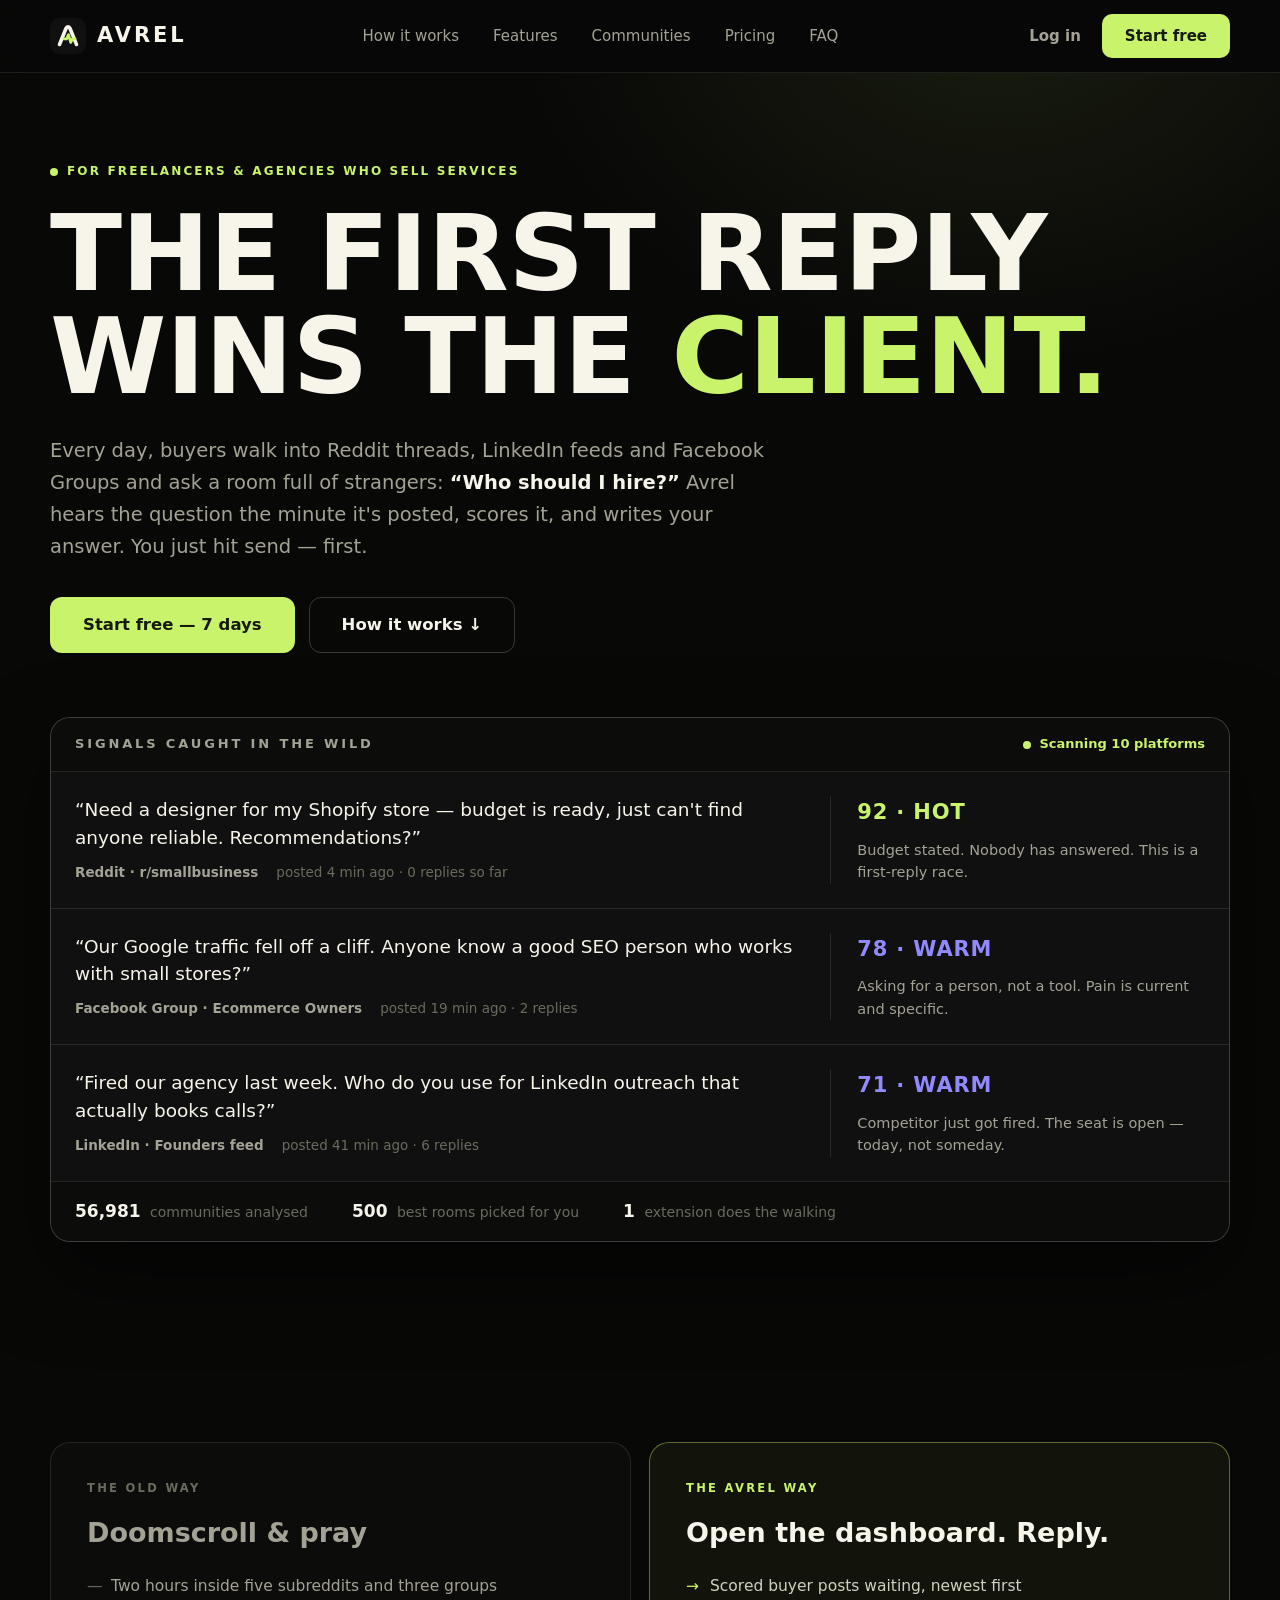
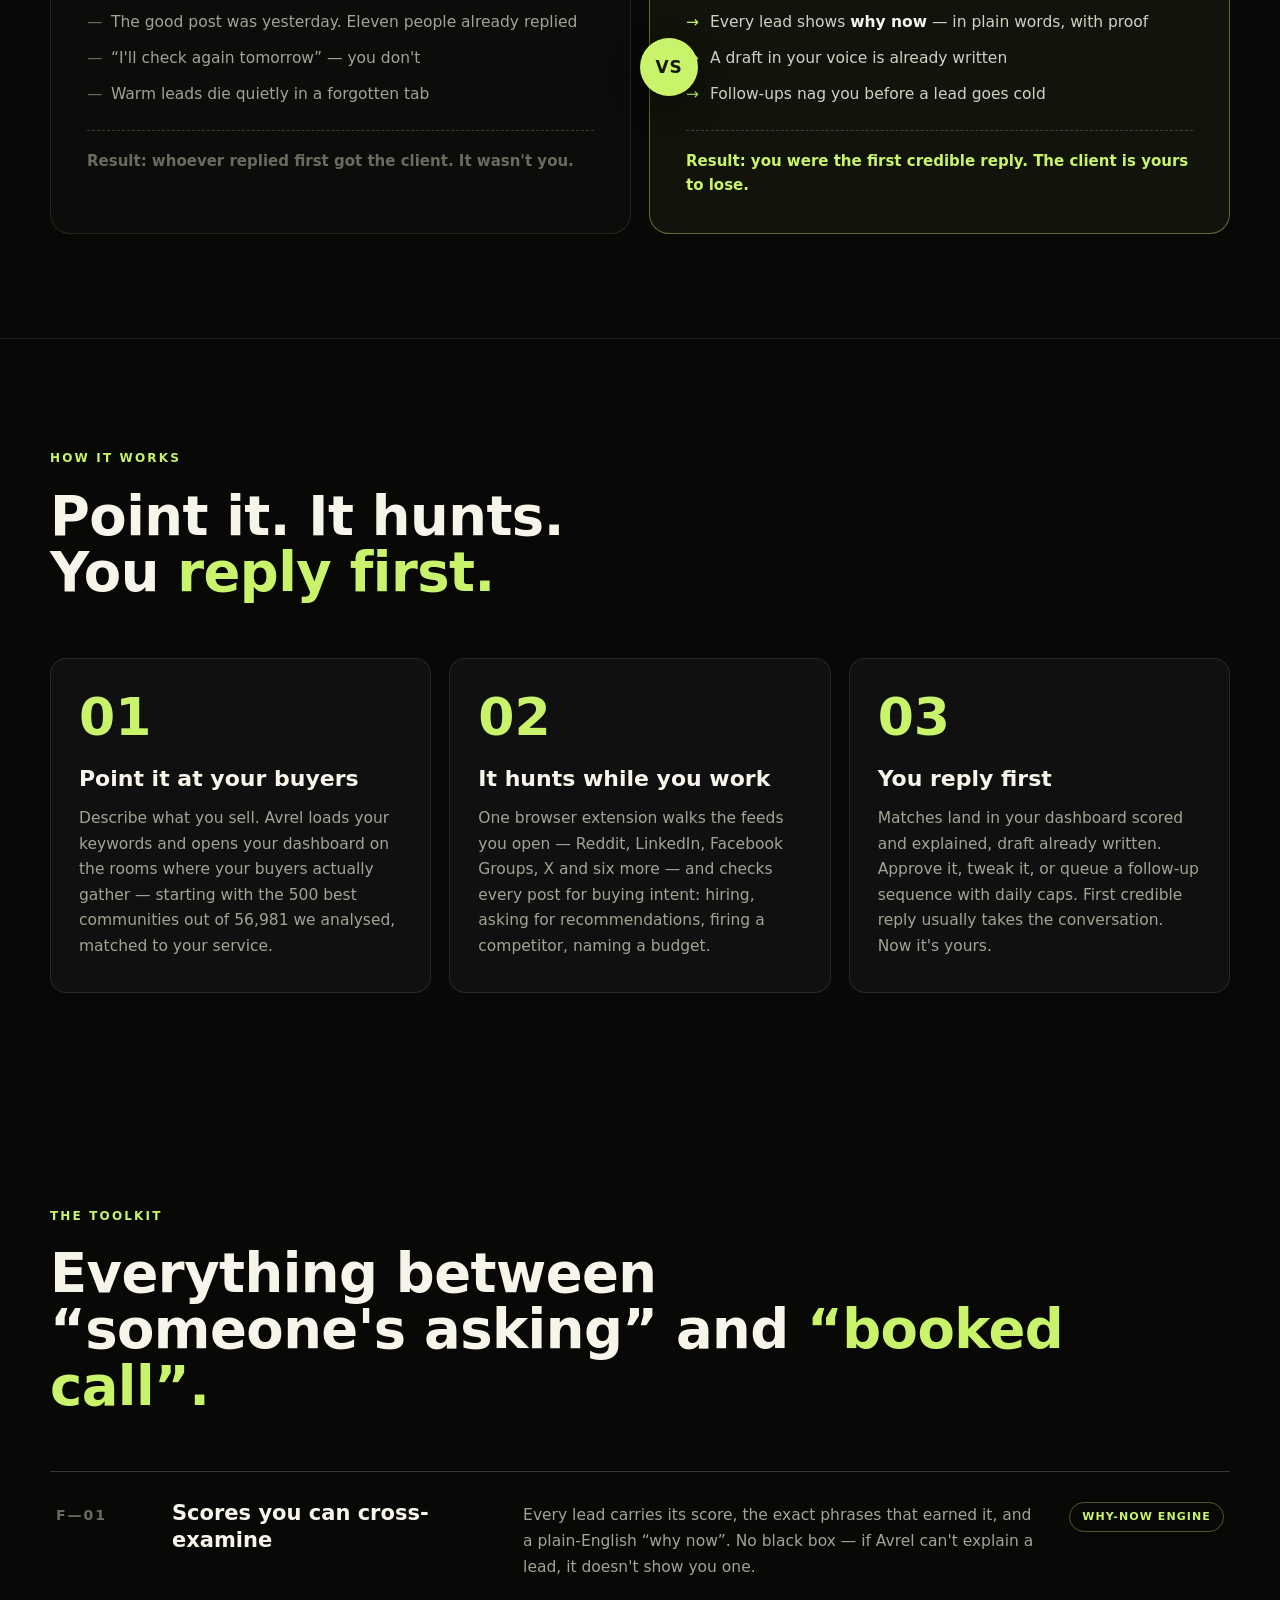
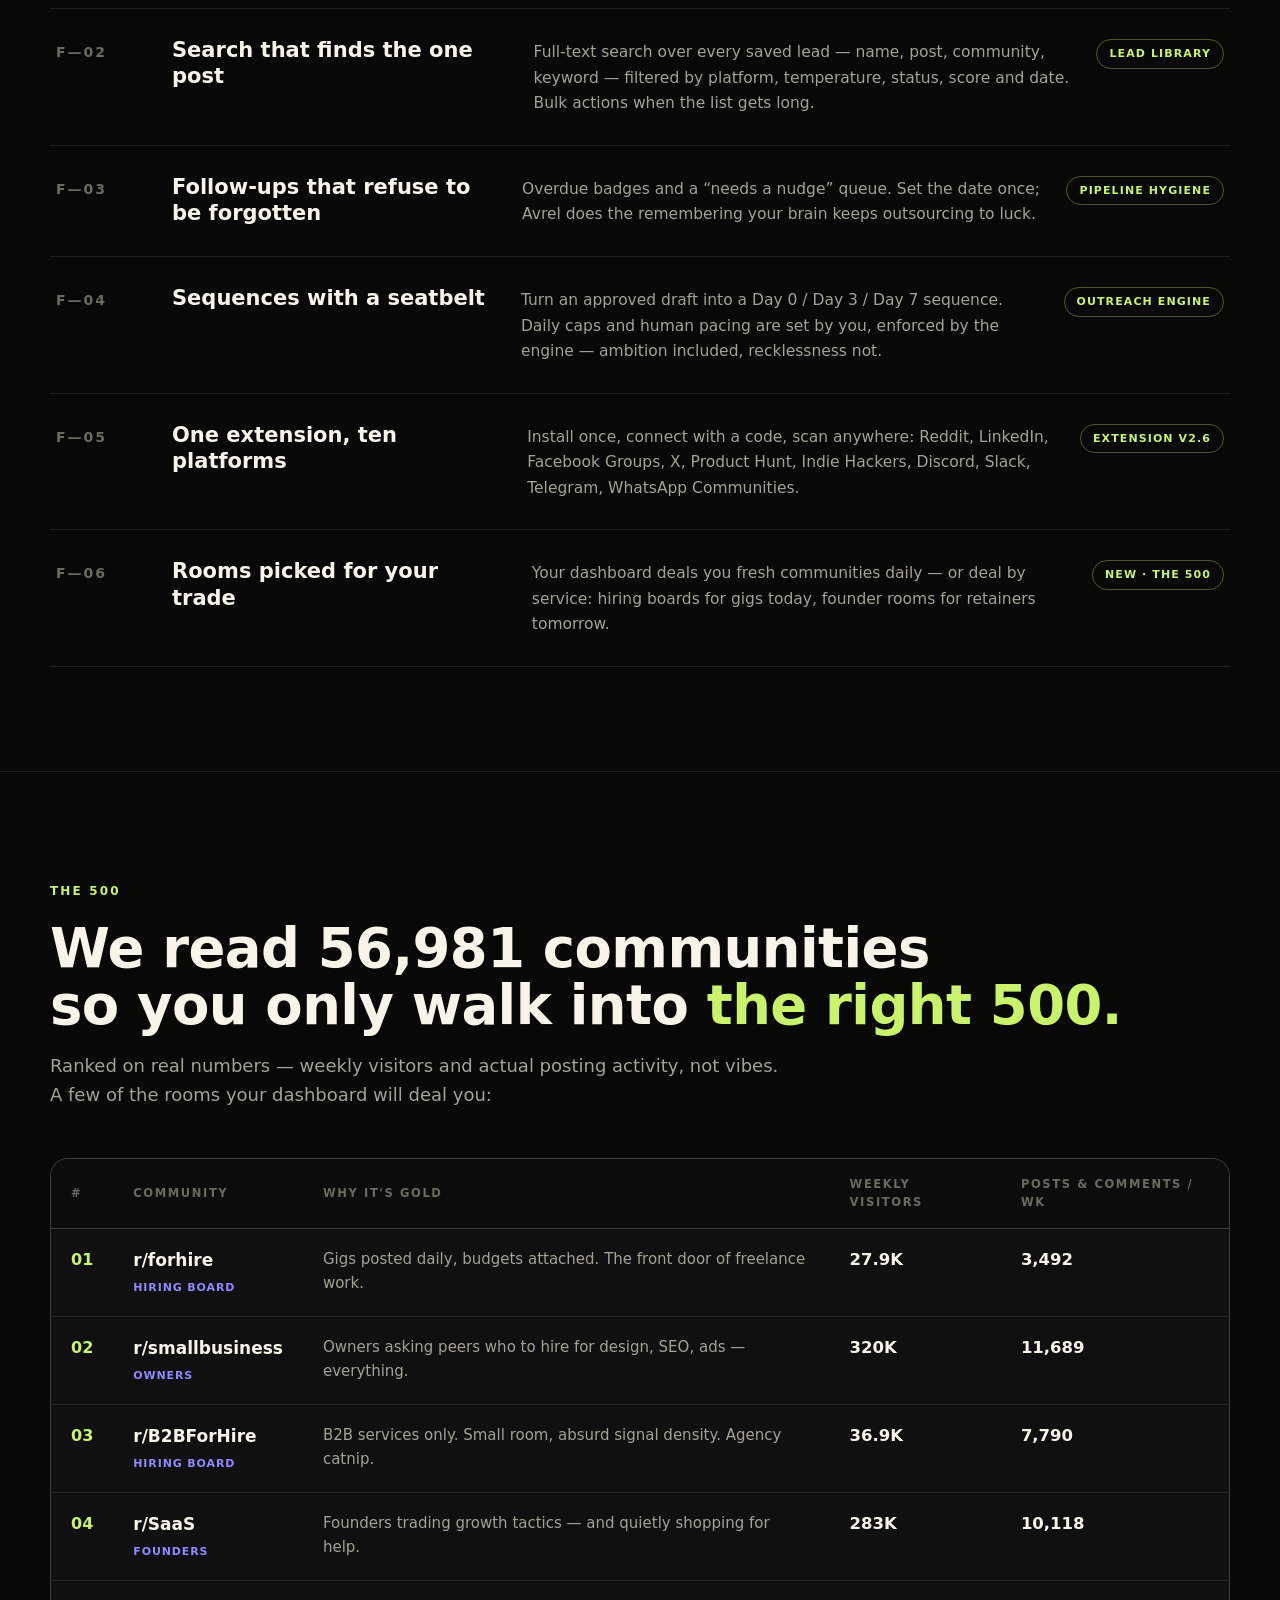
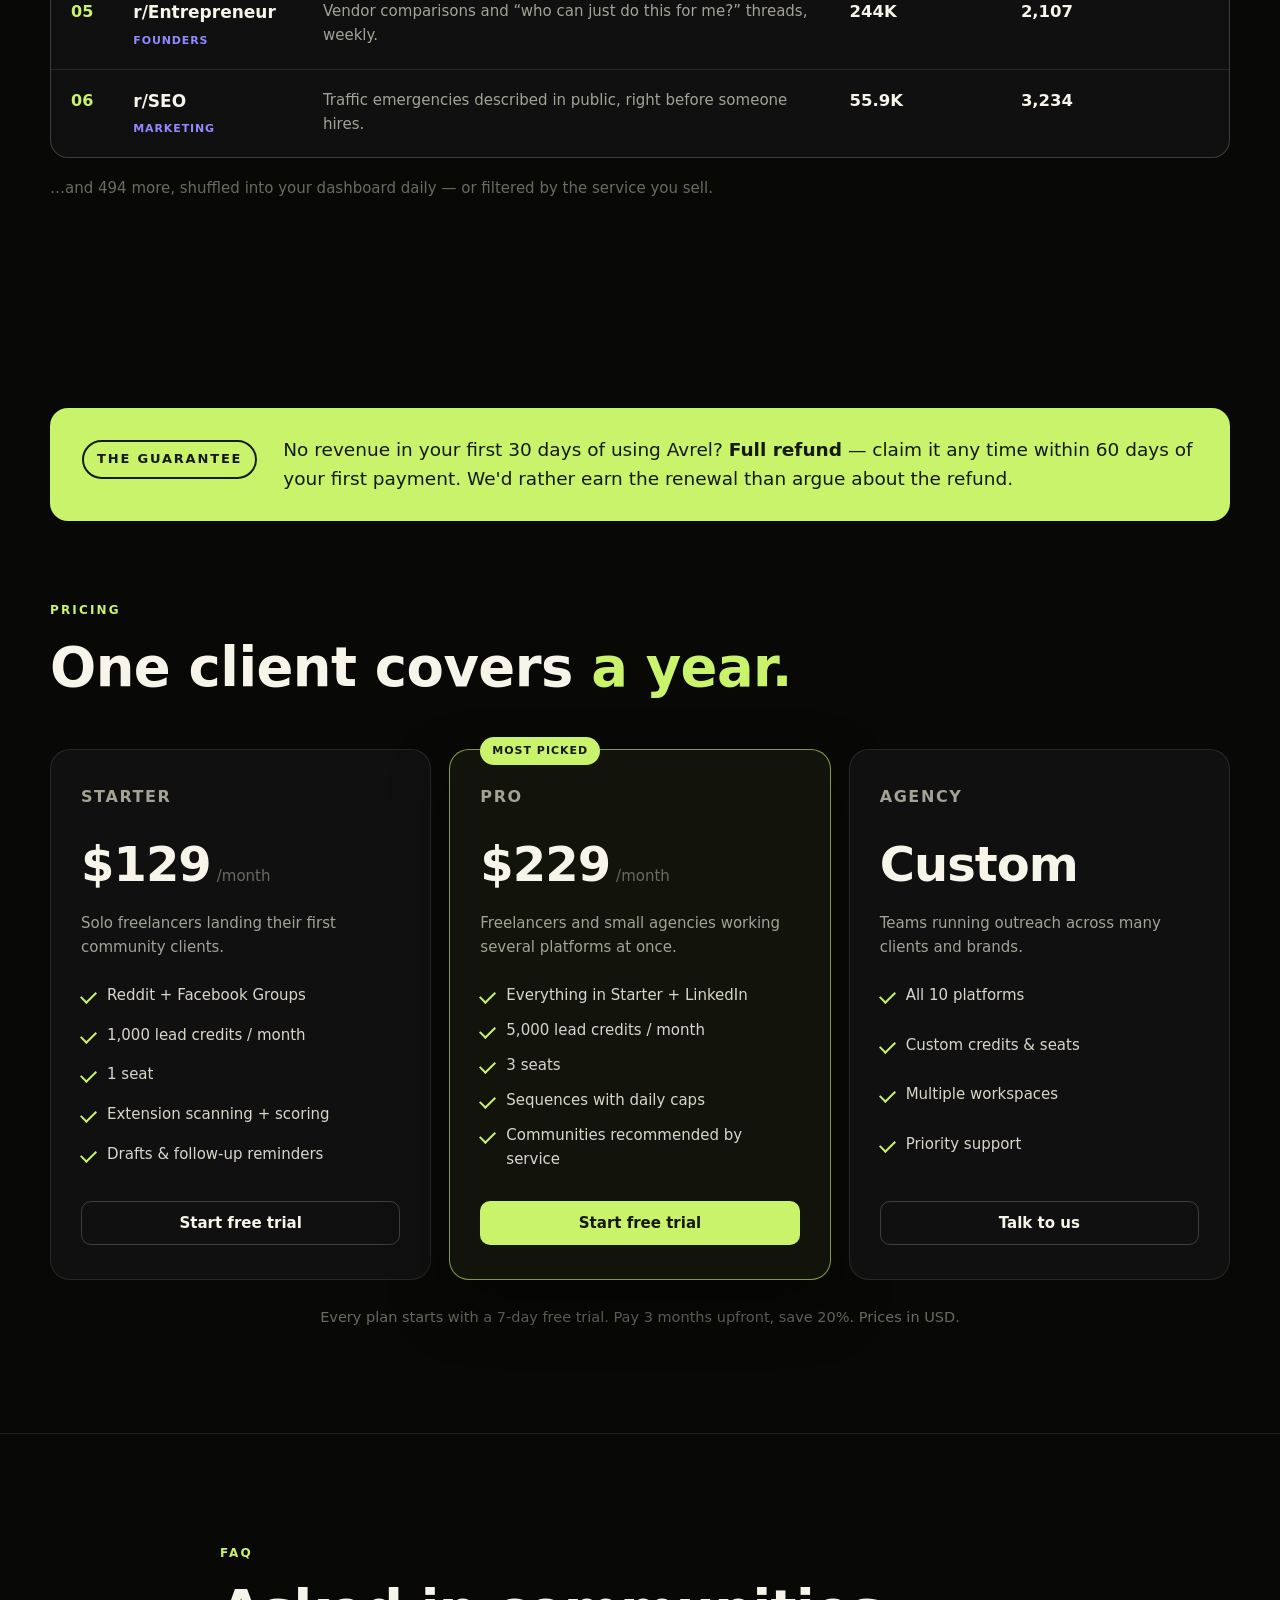
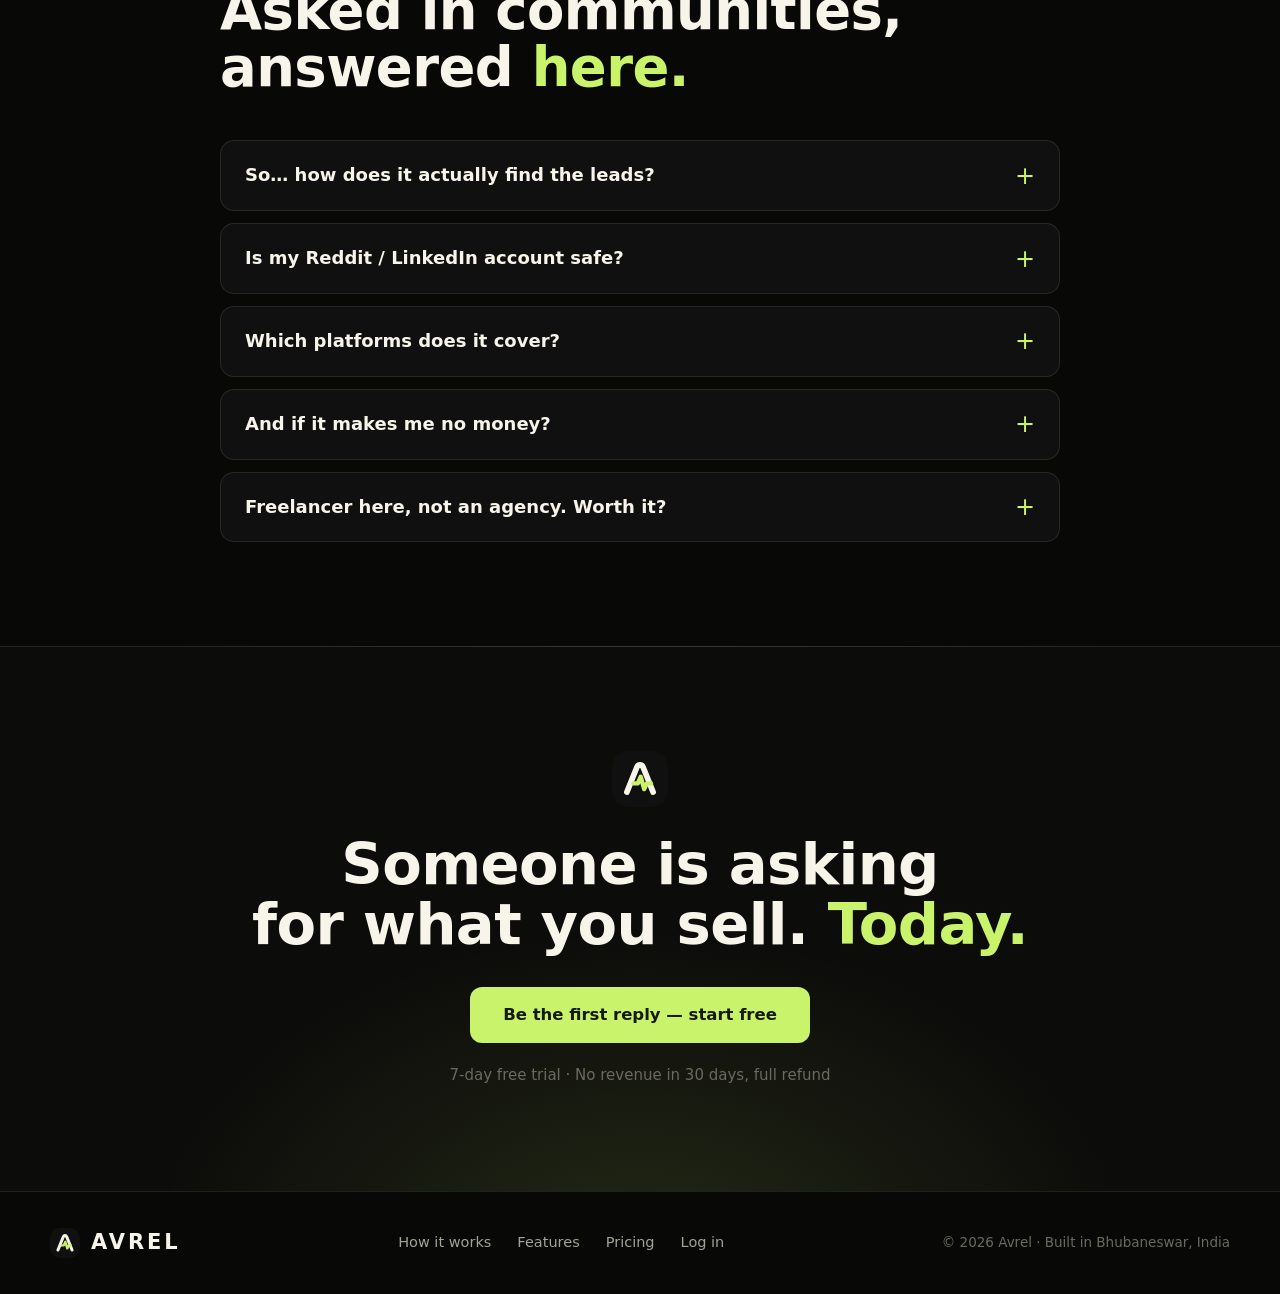
==== commit 1f147da2: "Redesign v2: 'First reply wins' — new logo mark, new copy, new layout (functions unchanged)" ====
--- a/index.html
+++ b/index.html
@@ -3,10 +3,10 @@
 <head>
 <meta charset="UTF-8">
 <meta name="viewport" content="width=device-width, initial-scale=1.0">
-<title>Avrel — Find buyers hiding in online communities</title>
-<meta name="description" content="Avrel scans Reddit, LinkedIn, Facebook Groups and 7 more platforms for people asking to hire, recommend or buy — scores every post and drafts the reply.">
-<link rel="icon" href="assets/avrel-mark.svg" type="image/svg+xml">
-<link href="https://api.fontshare.com/v2/css?f[]=clash-display@500,600,700&f[]=satoshi@400,500,700&display=swap" rel="stylesheet">
+<title>Avrel — The first reply wins the client</title>
+<meta name="description" content="Buyers ask strangers who to hire — in Reddit threads, LinkedIn feeds and Facebook Groups. Avrel finds those posts first, scores them, and writes your reply.">
+<link rel="icon" href="assets/mark.svg" type="image/svg+xml">
+<link href="https://api.fontshare.com/v2/css?f[]=cabinet-grotesk@500,700,800,900&f[]=satoshi@400,500,700&display=swap" rel="stylesheet">
 <link rel="stylesheet" href="styles.css">
 </head>
 <body>
@@ -14,8 +14,8 @@
 <header class="nav" id="top">
   <div class="wrap nav-in">
     <a class="brand" href="#top" aria-label="Avrel home">
-      <img src="assets/avrel-mark.svg" alt="" width="34" height="34">
-      <span>avrel<i>.</i></span>
+      <img src="assets/mark.svg" alt="" width="36" height="36">
+      <span>AVREL</span>
     </a>
     <nav class="nav-links" id="navLinks" aria-label="Main">
       <a href="#how">How it works</a>
@@ -37,222 +37,205 @@
 <main>
   <!-- ============ HERO ============ -->
   <section class="hero">
-    <div class="hero-grid-bg" aria-hidden="true"></div>
-    <div class="wrap hero-in">
-      <div class="hero-copy reveal">
-        <p class="eyebrow"><span class="pulse-dot"></span> Community opportunity intelligence</p>
-        <h1>Your next client is asking for help in a community <em>right now.</em></h1>
-        <p class="hero-sub">Avrel scans Reddit, LinkedIn, Facebook Groups and 7 more platforms for people asking to hire, recommend or buy — scores every post, explains <strong>why now</strong>, and drafts the reply. You just review and send.</p>
-        <div class="hero-cta">
-          <a class="btn btn-lime btn-lg" href="https://www.avrel.in/signup">Start 7-day free trial</a>
-          <a class="btn btn-outline btn-lg" href="#how">See how it works</a>
-        </div>
-        <p class="hero-note">No revenue in your first 30 days? <strong>Full refund.</strong> That is the deal.</p>
-        <dl class="hero-stats">
-          <div><dt>56,981</dt><dd>communities analysed</dd></div>
-          <div><dt>500</dt><dd>best ones picked for you</dd></div>
-          <div><dt>10</dt><dd>platforms covered</dd></div>
-        </dl>
-      </div>
-
-      <!-- Live-scan product visual -->
-      <div class="hero-visual reveal" aria-hidden="true">
-        <div class="browser">
-          <div class="browser-bar">
-            <span class="b-dot"></span><span class="b-dot"></span><span class="b-dot"></span>
-            <span class="b-url">reddit.com/r/smallbusiness</span>
-            <span class="b-ext"><img src="assets/avrel-mark.svg" alt="" width="16" height="16"> Avrel scanning</span>
-          </div>
-          <div class="feed">
-            <div class="scan-beam"></div>
-            <article class="post">
-              <header><span class="p-avatar">SM</span><span class="p-meta">u/storeowner_mike · r/smallbusiness · 12m</span><span class="chip chip-dim">Checked</span></header>
-              <p>What POS system is everyone using this year? Ours keeps crashing at checkout…</p>
-            </article>
-            <article class="post post-hot">
-              <header><span class="p-avatar av-lime">JK</span><span class="p-meta">u/jenna_k · r/smallbusiness · 4m</span><span class="chip chip-hot">Hot · 92</span></header>
-              <p>“Need a designer for my Shopify store — budget is ready, just can't find anyone reliable. Recommendations?”</p>
-              <div class="why-now">
-                <span class="why-label">Why now</span>
-                <span>Buying intent + budget mentioned + posted 4 min ago. Nobody has answered yet.</span>
-              </div>
-              <div class="draft-row">
-                <span class="draft-tag">Draft ready</span>
-                <span class="draft-text">“Hi Jenna — I redesign Shopify stores for small brands. Happy to share two before/afters…”</span>
-              </div>
-            </article>
-            <article class="post">
-              <header><span class="p-avatar">AR</span><span class="p-meta">u/alexrivera · r/smallbusiness · 26m</span><span class="chip chip-warm">Warm · 64</span></header>
-              <p>Our Google traffic fell off a cliff last month. Is SEO still worth paying for in 2026?</p>
-            </article>
-            <article class="post">
-              <header><span class="p-avatar">TP</span><span class="p-meta">u/techpriya · r/smallbusiness · 41m</span><span class="chip chip-dim">Checked</span></header>
-              <p>Finally hit 1,000 orders! Here's what I learned in year one…</p>
-            </article>
-          </div>
-          <div class="browser-foot">
-            <span><strong>3 new posts</strong> checked</span>
-            <span><strong>1 hot lead</strong> drafted</span>
-            <span class="foot-live"><span class="pulse-dot"></span> Live</span>
-          </div>
-        </div>
-      </div>
-    </div>
-  </section>
-
-  <!-- ============ PLATFORM MARQUEE ============ -->
-  <section class="marquee-band" aria-label="Platforms Avrel covers">
-    <div class="marquee" aria-hidden="true">
-      <div class="marquee-track">
-        <span>Reddit</span><i></i><span>LinkedIn</span><i></i><span>Facebook Groups</span><i></i><span>X</span><i></i><span>Product Hunt</span><i></i><span>Indie Hackers</span><i></i><span>Discord</span><i></i><span>Slack</span><i></i><span>Telegram</span><i></i><span>WhatsApp Communities</span><i></i>
-        <span>Reddit</span><i></i><span>LinkedIn</span><i></i><span>Facebook Groups</span><i></i><span>X</span><i></i><span>Product Hunt</span><i></i><span>Indie Hackers</span><i></i><span>Discord</span><i></i><span>Slack</span><i></i><span>Telegram</span><i></i><span>WhatsApp Communities</span><i></i>
+    <div class="wrap">
+      <p class="eyebrow reveal"><span class="pulse-dot"></span> For freelancers &amp; agencies who sell services</p>
+      <h1 class="reveal">THE FIRST REPLY<br>WINS THE <em>CLIENT.</em></h1>
+      <p class="hero-sub reveal">Every day, buyers walk into Reddit threads, LinkedIn feeds and Facebook Groups and ask a room full of strangers: <strong>“Who should I hire?”</strong> Avrel hears the question the minute it's posted, scores it, and writes your answer. You just hit send — first.</p>
+      <div class="hero-cta reveal">
+        <a class="btn btn-lime btn-lg" href="https://www.avrel.in/signup">Start free — 7 days</a>
+        <a class="btn btn-outline btn-lg" href="#how">How it works ↓</a>
+      </div>
+
+      <!-- Signal board -->
+      <div class="board reveal" aria-label="Example buyer signals Avrel catches">
+        <div class="board-head">
+          <span class="board-title">SIGNALS CAUGHT IN THE WILD</span>
+          <span class="board-live"><span class="pulse-dot"></span> Scanning 10 platforms</span>
+        </div>
+        <article class="signal">
+          <div class="sig-main">
+            <p class="sig-quote">“Need a designer for my Shopify store — budget is ready, just can't find anyone reliable. Recommendations?”</p>
+            <p class="sig-meta"><span class="sig-plat">Reddit · r/smallbusiness</span><span>posted 4 min ago · 0 replies so far</span></p>
+          </div>
+          <div class="sig-side">
+            <span class="sig-score score-hot">92 · HOT</span>
+            <span class="sig-why">Budget stated. Nobody has answered. This is a first-reply race.</span>
+          </div>
+        </article>
+        <article class="signal">
+          <div class="sig-main">
+            <p class="sig-quote">“Our Google traffic fell off a cliff. Anyone know a good SEO person who works with small stores?”</p>
+            <p class="sig-meta"><span class="sig-plat">Facebook Group · Ecommerce Owners</span><span>posted 19 min ago · 2 replies</span></p>
+          </div>
+          <div class="sig-side">
+            <span class="sig-score score-warm">78 · WARM</span>
+            <span class="sig-why">Asking for a person, not a tool. Pain is current and specific.</span>
+          </div>
+        </article>
+        <article class="signal">
+          <div class="sig-main">
+            <p class="sig-quote">“Fired our agency last week. Who do you use for LinkedIn outreach that actually books calls?”</p>
+            <p class="sig-meta"><span class="sig-plat">LinkedIn · Founders feed</span><span>posted 41 min ago · 6 replies</span></p>
+          </div>
+          <div class="sig-side">
+            <span class="sig-score score-warm">71 · WARM</span>
+            <span class="sig-why">Competitor just got fired. The seat is open — today, not someday.</span>
+          </div>
+        </article>
+        <div class="board-foot">
+          <span><strong>56,981</strong> communities analysed</span>
+          <span><strong>500</strong> best rooms picked for you</span>
+          <span><strong>1</strong> extension does the walking</span>
+        </div>
+      </div>
+    </div>
+  </section>
+
+  <!-- ============ THE PROBLEM ============ -->
+  <section class="section">
+    <div class="wrap">
+      <div class="versus">
+        <article class="vs-card vs-old reveal">
+          <p class="vs-label">THE OLD WAY</p>
+          <h3>Doomscroll &amp; pray</h3>
+          <ul>
+            <li>Two hours inside five subreddits and three groups</li>
+            <li>The good post was yesterday. Eleven people already replied</li>
+            <li>“I'll check again tomorrow” — you don't</li>
+            <li>Warm leads die quietly in a forgotten tab</li>
+          </ul>
+          <p class="vs-result">Result: whoever replied first got the client. It wasn't you.</p>
+        </article>
+        <div class="vs-badge reveal" aria-hidden="true">VS</div>
+        <article class="vs-card vs-new reveal">
+          <p class="vs-label">THE AVREL WAY</p>
+          <h3>Open the dashboard. Reply.</h3>
+          <ul>
+            <li>Scored buyer posts waiting, newest first</li>
+            <li>Every lead shows <b>why now</b> — in plain words, with proof</li>
+            <li>A draft in your voice is already written</li>
+            <li>Follow-ups nag you before a lead goes cold</li>
+          </ul>
+          <p class="vs-result">Result: you were the first credible reply. The client is yours to lose.</p>
+        </article>
       </div>
     </div>
   </section>
 
   <!-- ============ HOW IT WORKS ============ -->
-  <section class="section" id="how">
+  <section class="section section-line" id="how">
     <div class="wrap">
       <p class="eyebrow reveal">How it works</p>
-      <h2 class="reveal">From noise to a drafted reply in <em>four steps.</em></h2>
+      <h2 class="reveal">Point it. It hunts.<br>You <em>reply first.</em></h2>
       <div class="steps">
         <article class="step reveal">
           <span class="step-num">01</span>
-          <h3>Tell it your market</h3>
-          <p>Your services, keywords and the communities your buyers live in. Avrel starts you with the 500 best communities out of 56,981 analysed — picked by real weekly activity, matched to your services.</p>
+          <h3>Point it at your buyers</h3>
+          <p>Describe what you sell. Avrel loads your keywords and opens your dashboard on the rooms where your buyers actually gather — starting with the 500 best communities out of 56,981 we analysed, matched to your service.</p>
         </article>
         <article class="step reveal">
           <span class="step-num">02</span>
-          <h3>It watches the conversations</h3>
-          <p>The Avrel extension scans the feeds you open — hiring posts, recommendation requests, competitor complaints, “who can help with…” moments — and checks every post against your keywords.</p>
+          <h3>It hunts while you work</h3>
+          <p>One browser extension walks the feeds you open — Reddit, LinkedIn, Facebook Groups, X and six more — and checks every post for buying intent: hiring, asking for recommendations, firing a competitor, naming a budget.</p>
         </article>
         <article class="step reveal">
           <span class="step-num">03</span>
-          <h3>Every lead gets a score + a reason</h3>
-          <p>No black box. Each lead shows its score, the exact phrases that triggered it, and a plain-English “why now” — so you can judge it in seconds.</p>
-        </article>
-        <article class="step reveal">
-          <span class="step-num">04</span>
-          <h3>You review, Avrel follows up</h3>
-          <p>Drafts are written for you in your voice. Approve, edit or skip. Due follow-ups surface automatically, so warm leads never quietly die in a tab somewhere.</p>
-        </article>
-      </div>
-    </div>
-  </section>
-
-  <!-- ============ FEATURES BENTO ============ -->
-  <section class="section section-alt" id="features">
-    <div class="wrap">
-      <p class="eyebrow reveal">Features</p>
-      <h2 class="reveal">Built for people who sell <em>services.</em></h2>
-      <p class="section-sub reveal">Freelancers and agencies don't need another CRM. They need to be in the right conversation first — with a reply ready.</p>
-
-      <div class="bento">
-        <article class="cell cell-wide reveal">
-          <div class="cell-head"><h3>Explainable lead scoring</h3><span class="cell-tag">Why-now engine</span></div>
-          <p>Intent, urgency, budget signals and fit — every score links back to the exact words in the post. If Avrel can't explain it, it doesn't score it.</p>
-          <div class="score-demo" aria-hidden="true">
-            <div class="score-ring"><strong>92</strong><span>Hot</span></div>
-            <ul class="score-reasons">
-              <li><b>+35</b> “Need a designer” — direct hiring intent</li>
-              <li><b>+15</b> Budget mentioned in the post</li>
-              <li><b>+10</b> Posted 4 minutes ago — unanswered</li>
-            </ul>
-          </div>
-        </article>
-
-        <article class="cell reveal">
-          <div class="cell-head"><h3>Search like you mean it</h3></div>
-          <p>Full-text search across every saved lead — name, post, community, keyword — with platform, temperature, status, score and date filters.</p>
-          <div class="chip-row" aria-hidden="true">
-            <span class="f-chip is-on">Hot only</span><span class="f-chip">Reddit</span><span class="f-chip">Score 70+</span><span class="f-chip">This week</span><span class="f-chip">Overdue</span>
-          </div>
-        </article>
-
-        <article class="cell reveal">
-          <div class="cell-head"><h3>Follow-ups that nag you, not them</h3></div>
-          <p>Overdue badges and a “needs a nudge” queue. Set a date once — Avrel remembers, so you don't have to.</p>
-          <div class="nudge" aria-hidden="true"><span class="nudge-dot"></span> 3 follow-ups due today <b>· oldest: 2 days</b></div>
-        </article>
-
-        <article class="cell reveal">
-          <div class="cell-head"><h3>Sequences, with a seatbelt</h3></div>
-          <p>Turn approved drafts into a follow-up sequence with daily caps and human-like pacing. You set the limits — the engine respects them.</p>
-          <div class="seq" aria-hidden="true">
-            <span>Day 0 · Intro</span><i></i><span>Day 3 · Bump</span><i></i><span>Day 7 · Breakup</span>
-          </div>
-        </article>
-
-        <article class="cell reveal">
-          <div class="cell-head"><h3>The extension does the walking</h3><span class="cell-tag">v2.6</span></div>
-          <p>One click connects your browser. Scan any feed on 10 platforms; leads sync straight to your dashboard with the source post attached.</p>
-          <a class="cell-link" href="https://www.avrel.in/downloads/Avrel.zip">Get the extension →</a>
-        </article>
-
-        <article class="cell cell-wide reveal">
-          <div class="cell-head"><h3>Start where the buyers already are</h3><span class="cell-tag">New</span></div>
-          <p>Your dashboard opens with recommended communities — refreshed picks from the best 500, or filtered by your service: hiring boards, startup hangouts, marketing, design, content.</p>
-          <div class="chip-row" aria-hidden="true">
-            <span class="f-chip is-on">Hiring &amp; gig boards</span><span class="f-chip">Startups &amp; owners</span><span class="f-chip">SEO &amp; marketing</span><span class="f-chip">Web, design &amp; video</span><span class="f-chip">Content &amp; social</span>
-          </div>
-        </article>
-      </div>
-    </div>
-  </section>
-
-  <!-- ============ COMMUNITIES ============ -->
-  <section class="section" id="communities">
+          <h3>You reply first</h3>
+          <p>Matches land in your dashboard scored and explained, draft already written. Approve it, tweak it, or queue a follow-up sequence with daily caps. First credible reply usually takes the conversation. Now it's yours.</p>
+        </article>
+      </div>
+    </div>
+  </section>
+
+  <!-- ============ FEATURES (spec sheet) ============ -->
+  <section class="section" id="features">
+    <div class="wrap">
+      <p class="eyebrow reveal">The toolkit</p>
+      <h2 class="reveal">Everything between<br>“someone's asking” and <em>“booked call”.</em></h2>
+
+      <div class="spec reveal">
+        <div class="spec-row">
+          <span class="spec-no">F—01</span>
+          <h3>Scores you can cross-examine</h3>
+          <p>Every lead carries its score, the exact phrases that earned it, and a plain-English “why now”. No black box — if Avrel can't explain a lead, it doesn't show you one.</p>
+          <span class="spec-tag">Why-now engine</span>
+        </div>
+        <div class="spec-row">
+          <span class="spec-no">F—02</span>
+          <h3>Search that finds the one post</h3>
+          <p>Full-text search over every saved lead — name, post, community, keyword — filtered by platform, temperature, status, score and date. Bulk actions when the list gets long.</p>
+          <span class="spec-tag">Lead library</span>
+        </div>
+        <div class="spec-row">
+          <span class="spec-no">F—03</span>
+          <h3>Follow-ups that refuse to be forgotten</h3>
+          <p>Overdue badges and a “needs a nudge” queue. Set the date once; Avrel does the remembering your brain keeps outsourcing to luck.</p>
+          <span class="spec-tag">Pipeline hygiene</span>
+        </div>
+        <div class="spec-row">
+          <span class="spec-no">F—04</span>
+          <h3>Sequences with a seatbelt</h3>
+          <p>Turn an approved draft into a Day 0 / Day 3 / Day 7 sequence. Daily caps and human pacing are set by you, enforced by the engine — ambition included, recklessness not.</p>
+          <span class="spec-tag">Outreach engine</span>
+        </div>
+        <div class="spec-row">
+          <span class="spec-no">F—05</span>
+          <h3>One extension, ten platforms</h3>
+          <p>Install once, connect with a code, scan anywhere: Reddit, LinkedIn, Facebook Groups, X, Product Hunt, Indie Hackers, Discord, Slack, Telegram, WhatsApp Communities.</p>
+          <span class="spec-tag">Extension v2.6</span>
+        </div>
+        <div class="spec-row">
+          <span class="spec-no">F—06</span>
+          <h3>Rooms picked for your trade</h3>
+          <p>Your dashboard deals you fresh communities daily — or deal by service: hiring boards for gigs today, founder rooms for retainers tomorrow.</p>
+          <span class="spec-tag">New · The 500</span>
+        </div>
+      </div>
+    </div>
+  </section>
+
+  <!-- ============ COMMUNITIES (ranked table) ============ -->
+  <section class="section section-line" id="communities">
     <div class="wrap">
       <p class="eyebrow reveal">The 500</p>
-      <h2 class="reveal">Not “communities”. <em>Rooms full of buyers.</em></h2>
-      <p class="section-sub reveal">We analysed 56,981 Reddit communities and kept the 500 where service-buyers actually show up — ranked by weekly visitors and real posting activity, refreshed into your dashboard as random daily picks.</p>
-      <div class="comm-grid">
-        <article class="comm-card reveal">
-          <header><strong>r/forhire</strong><span class="chip chip-hot">Hiring board</span></header>
-          <p>Freelancers and clients meet here — gigs posted daily with budgets attached.</p>
-          <footer><span><b>27.9K</b> weekly visitors</span><span><b>3,492</b> posts &amp; comments / week</span></footer>
-        </article>
-        <article class="comm-card reveal">
-          <header><strong>r/smallbusiness</strong><span class="chip chip-warm">Owners</span></header>
-          <p>Owners asking each other who to hire for design, SEO, ads and everything else.</p>
-          <footer><span><b>320K</b> weekly visitors</span><span><b>11,689</b> posts &amp; comments / week</span></footer>
-        </article>
-        <article class="comm-card reveal">
-          <header><strong>r/B2BForHire</strong><span class="chip chip-hot">Hiring board</span></header>
-          <p>B2B services only. Small room, extremely high signal — built for agencies.</p>
-          <footer><span><b>36.9K</b> weekly visitors</span><span><b>7,790</b> posts &amp; comments / week</span></footer>
-        </article>
-        <article class="comm-card reveal">
-          <header><strong>r/Entrepreneur</strong><span class="chip chip-warm">Founders</span></header>
-          <p>Founders comparing tools and vendors — and asking who can just do it for them.</p>
-          <footer><span><b>244K</b> weekly visitors</span><span><b>2,107</b> posts &amp; comments / week</span></footer>
-        </article>
-        <article class="comm-card reveal">
-          <header><strong>r/SEO</strong><span class="chip chip-dim">Marketing</span></header>
-          <p>Where traffic problems get described in public — usually right before someone hires help.</p>
-          <footer><span><b>55.9K</b> weekly visitors</span><span><b>3,234</b> posts &amp; comments / week</span></footer>
-        </article>
-        <article class="comm-card reveal">
-          <header><strong>r/SaaS</strong><span class="chip chip-warm">Founders</span></header>
-          <p>SaaS founders trading growth tactics — a steady source of marketing and dev briefs.</p>
-          <footer><span><b>283K</b> weekly visitors</span><span><b>10,118</b> posts &amp; comments / week</span></footer>
-        </article>
-      </div>
-    </div>
-  </section>
-
-  <!-- ============ PRICING ============ -->
-  <section class="section section-alt" id="pricing">
-    <div class="wrap">
+      <h2 class="reveal">We read 56,981 communities<br>so you only walk into <em>the right 500.</em></h2>
+      <p class="section-sub reveal">Ranked on real numbers — weekly visitors and actual posting activity, not vibes. A few of the rooms your dashboard will deal you:</p>
+
+      <div class="table-wrap reveal">
+        <table class="comm-table">
+          <thead>
+            <tr><th>#</th><th>Community</th><th>Why it's gold</th><th>Weekly visitors</th><th>Posts &amp; comments / wk</th></tr>
+          </thead>
+          <tbody>
+            <tr><td class="rank">01</td><td><strong>r/forhire</strong><span class="t-plat">Hiring board</span></td><td>Gigs posted daily, budgets attached. The front door of freelance work.</td><td>27.9K</td><td>3,492</td></tr>
+            <tr><td class="rank">02</td><td><strong>r/smallbusiness</strong><span class="t-plat">Owners</span></td><td>Owners asking peers who to hire for design, SEO, ads — everything.</td><td>320K</td><td>11,689</td></tr>
+            <tr><td class="rank">03</td><td><strong>r/B2BForHire</strong><span class="t-plat">Hiring board</span></td><td>B2B services only. Small room, absurd signal density. Agency catnip.</td><td>36.9K</td><td>7,790</td></tr>
+            <tr><td class="rank">04</td><td><strong>r/SaaS</strong><span class="t-plat">Founders</span></td><td>Founders trading growth tactics — and quietly shopping for help.</td><td>283K</td><td>10,118</td></tr>
+            <tr><td class="rank">05</td><td><strong>r/Entrepreneur</strong><span class="t-plat">Founders</span></td><td>Vendor comparisons and “who can just do this for me?” threads, weekly.</td><td>244K</td><td>2,107</td></tr>
+            <tr><td class="rank">06</td><td><strong>r/SEO</strong><span class="t-plat">Marketing</span></td><td>Traffic emergencies described in public, right before someone hires.</td><td>55.9K</td><td>3,234</td></tr>
+          </tbody>
+        </table>
+      </div>
+      <p class="table-note reveal">…and 494 more, shuffled into your dashboard daily — or filtered by the service you sell.</p>
+    </div>
+  </section>
+
+  <!-- ============ GUARANTEE + PRICING ============ -->
+  <section class="section" id="pricing">
+    <div class="wrap">
+      <div class="guarantee reveal">
+        <span class="g-mark">THE GUARANTEE</span>
+        <p>No revenue in your first 30 days of using Avrel? <strong>Full refund</strong> — claim it any time within 60 days of your first payment. We'd rather earn the renewal than argue about the refund.</p>
+      </div>
+
       <p class="eyebrow reveal">Pricing</p>
-      <h2 class="reveal">One client pays for <em>a year of Avrel.</em></h2>
-      <p class="section-sub reveal">Start free for 7 days. Every paid plan carries the same promise: no revenue in your first 30 days of use, full refund — claim it any time within 60 days of your first payment.</p>
+      <h2 class="reveal">One client covers <em>a year.</em></h2>
 
       <div class="pricing-grid">
         <article class="price-card reveal">
           <h3>Starter</h3>
           <p class="price"><strong>$129</strong><span>/month</span></p>
-          <p class="price-for">For solo freelancers getting their first community leads.</p>
+          <p class="price-for">Solo freelancers landing their first community clients.</p>
           <ul>
             <li>Reddit + Facebook Groups</li>
             <li>1,000 lead credits / month</li>
@@ -262,26 +245,24 @@
           </ul>
           <a class="btn btn-outline w-full" href="https://www.avrel.in/signup">Start free trial</a>
         </article>
-
         <article class="price-card price-featured reveal">
           <span class="price-badge">Most picked</span>
           <h3>Pro</h3>
           <p class="price"><strong>$229</strong><span>/month</span></p>
-          <p class="price-for">For freelancers and small agencies working several platforms at once.</p>
-          <ul>
-            <li>Everything in Starter, plus LinkedIn</li>
+          <p class="price-for">Freelancers and small agencies working several platforms at once.</p>
+          <ul>
+            <li>Everything in Starter + LinkedIn</li>
             <li>5,000 lead credits / month</li>
             <li>3 seats</li>
             <li>Sequences with daily caps</li>
-            <li>Recommended communities by service</li>
+            <li>Communities recommended by service</li>
           </ul>
           <a class="btn btn-lime w-full" href="https://www.avrel.in/signup">Start free trial</a>
         </article>
-
         <article class="price-card reveal">
           <h3>Agency</h3>
           <p class="price"><strong>Custom</strong></p>
-          <p class="price-for">For teams running outreach across many clients and brands.</p>
+          <p class="price-for">Teams running outreach across many clients and brands.</p>
           <ul>
             <li>All 10 platforms</li>
             <li>Custom credits &amp; seats</li>
@@ -291,35 +272,35 @@
           <a class="btn btn-outline w-full" href="https://www.avrel.in/contact">Talk to us</a>
         </article>
       </div>
-      <p class="pricing-note reveal">Pay for 3 months upfront and save 20%. Prices in USD.</p>
+      <p class="pricing-note reveal">Every plan starts with a 7-day free trial. Pay 3 months upfront, save 20%. Prices in USD.</p>
     </div>
   </section>
 
   <!-- ============ FAQ ============ -->
-  <section class="section" id="faq">
+  <section class="section section-line" id="faq">
     <div class="wrap faq-wrap">
       <p class="eyebrow reveal">FAQ</p>
-      <h2 class="reveal">Straight answers.</h2>
+      <h2 class="reveal">Asked in communities,<br>answered <em>here.</em></h2>
       <div class="faq-list">
         <details class="faq reveal">
-          <summary>How does Avrel actually find leads?</summary>
-          <p>You add the Chrome extension and open the communities where your buyers hang out — a subreddit, a Facebook group, a LinkedIn feed. Avrel reads the visible posts, checks them against your keywords and buying-intent signals, scores the matches and syncs them to your dashboard with the source post attached.</p>
-        </details>
-        <details class="faq reveal">
-          <summary>Will this get my Reddit or LinkedIn account banned?</summary>
-          <p>Avrel only reads what's already on your screen and drafts messages for your review — you decide what gets sent. If you enable sequences, they run under daily caps and human-like pacing that you set. Nothing is posted from your account without your setup and approval.</p>
-        </details>
-        <details class="faq reveal">
-          <summary>Which platforms are supported?</summary>
-          <p>Reddit and Facebook Groups on Starter; LinkedIn joins on Pro; Agency covers all 10 — Reddit, LinkedIn, Facebook Groups, X, Product Hunt, Indie Hackers, Discord, Slack, Telegram and WhatsApp Communities.</p>
-        </details>
-        <details class="faq reveal">
-          <summary>What if I get no revenue from it?</summary>
-          <p>Then you don't pay for it. Use Avrel for 30 days; if it produced no revenue, claim a full refund any time within 60 days of your first payment. No exit interview, no forms in triplicate.</p>
-        </details>
-        <details class="faq reveal">
-          <summary>I'm a freelancer, not an agency. Is this for me?</summary>
-          <p>Yes — Starter is built for solo freelancers, and your dashboard recommends communities by service: hiring boards if you want gigs today, owner and founder communities if you want retainers tomorrow.</p>
+          <summary>So… how does it actually find the leads?</summary>
+          <p>You install the Chrome extension, connect it with a code, and open the communities where your buyers spend time. Avrel reads what's on your screen, checks each post against your keywords and buying-intent signals, scores the matches and parks them in your dashboard — source post attached, draft included.</p>
+        </details>
+        <details class="faq reveal">
+          <summary>Is my Reddit / LinkedIn account safe?</summary>
+          <p>Avrel reads only what's already on your screen and writes drafts for your review — nothing posts itself without your setup. Sequences, if you turn them on, run under daily caps and pacing you choose. Your accounts stay yours; the final click stays human.</p>
+        </details>
+        <details class="faq reveal">
+          <summary>Which platforms does it cover?</summary>
+          <p>Ten: Reddit, LinkedIn, Facebook Groups, X, Product Hunt, Indie Hackers, Discord, Slack, Telegram and WhatsApp Communities. Starter opens Reddit + Facebook Groups, Pro adds LinkedIn, Agency unlocks the full ten.</p>
+        </details>
+        <details class="faq reveal">
+          <summary>And if it makes me no money?</summary>
+          <p>Then it costs you no money. Use it for 30 days — no revenue means a full refund, claimable within 60 days of your first payment. See the guarantee above; we put it in writing, in big letters, on purpose.</p>
+        </details>
+        <details class="faq reveal">
+          <summary>Freelancer here, not an agency. Worth it?</summary>
+          <p>That's who Starter was built for. Your dashboard even deals communities by trade — hiring boards when you need a gig this week, founder rooms when you're building toward retainers.</p>
         </details>
       </div>
     </div>
@@ -328,10 +309,10 @@
   <!-- ============ FINAL CTA ============ -->
   <section class="cta-band">
     <div class="wrap cta-in reveal">
-      <img src="assets/avrel-mark.svg" alt="" width="52" height="52">
-      <h2>The conversation is already happening.<br><em>Be the first reply.</em></h2>
-      <a class="btn btn-lime btn-lg" href="https://www.avrel.in/signup">Start 7-day free trial</a>
-      <p>No revenue in 30 days? Full refund.</p>
+      <img src="assets/mark.svg" alt="" width="56" height="56">
+      <h2>Someone is asking<br>for what you sell. <em>Today.</em></h2>
+      <a class="btn btn-lime btn-lg" href="https://www.avrel.in/signup">Be the first reply — start free</a>
+      <p>7-day free trial · No revenue in 30 days, full refund</p>
     </div>
   </section>
 </main>
@@ -339,8 +320,8 @@
 <footer class="footer">
   <div class="wrap foot-in">
     <a class="brand" href="#top">
-      <img src="assets/avrel-mark.svg" alt="" width="28" height="28">
-      <span>avrel<i>.</i></span>
+      <img src="assets/mark.svg" alt="" width="30" height="30">
+      <span>AVREL</span>
     </a>
     <nav aria-label="Footer">
       <a href="#how">How it works</a>
--- a/styles.css
+++ b/styles.css
@@ -1,76 +1,53 @@
-/* Avrel redesign — dark editorial, cream on warm black, purple + lime brand accents */
+/* Avrel redesign v2 — "First reply wins". Black, cream, lime-first. Cabinet Grotesk display. */
 :root {
-  --bg: #0a0a08;
-  --bg-2: #0e0e0b;
-  --panel: #131310;
-  --panel-2: #171712;
-  --line: rgba(247, 244, 234, 0.09);
-  --line-strong: rgba(247, 244, 234, 0.16);
+  --bg: #080807;
+  --bg-2: #0c0c0a;
+  --panel: #101010;
+  --panel-2: #141412;
+  --line: rgba(247, 244, 234, 0.1);
+  --line-strong: rgba(247, 244, 234, 0.2);
   --cream: #f7f4ea;
-  --muted: #a9a698;
-  --faint: #6f6e62;
+  --muted: #a3a294;
+  --faint: #6b6a5e;
+  --lime: #c8f36a;
+  --lime-ink: #16190d;
   --purple: #9189ff;
-  --purple-deep: #6257e5;
-  --lime: #c8f36a;
-  --lime-ink: #171a10;
-  --radius: 18px;
-  --font-head: "Clash Display", "Satoshi", system-ui, sans-serif;
+  --radius: 16px;
+  --font-head: "Cabinet Grotesk", "Satoshi", system-ui, sans-serif;
   --font-body: "Satoshi", system-ui, -apple-system, sans-serif;
 }
 * { margin: 0; padding: 0; box-sizing: border-box; }
 html { scroll-behavior: smooth; }
-body {
-  background: var(--bg);
-  color: var(--cream);
-  font-family: var(--font-body);
-  font-size: 17px;
-  line-height: 1.6;
-  -webkit-font-smoothing: antialiased;
-  overflow-x: hidden;
-}
+body { background: var(--bg); color: var(--cream); font-family: var(--font-body); font-size: 17px; line-height: 1.6; -webkit-font-smoothing: antialiased; overflow-x: hidden; }
 img { display: block; }
 a { color: inherit; text-decoration: none; }
 .wrap { width: min(1180px, 100% - 48px); margin-inline: auto; }
-h1, h2, h3 { font-family: var(--font-head); font-weight: 600; line-height: 1.08; letter-spacing: -0.015em; }
-h2 { font-size: clamp(2rem, 4.4vw, 3.1rem); max-width: 20ch; }
-h2 em, h1 em, .cta-in em { font-style: normal; color: var(--lime); }
-.eyebrow {
-  display: inline-flex; align-items: center; gap: 8px;
-  font-size: 12px; font-weight: 700; letter-spacing: 0.16em; text-transform: uppercase;
-  color: var(--purple); margin-bottom: 18px;
-}
-.section { padding: 110px 0; }
-.section-alt { background: var(--bg-2); border-block: 1px solid var(--line); }
-.section-sub { color: var(--muted); max-width: 62ch; margin-top: 16px; font-size: 18px; }
+h2 { font-family: var(--font-head); font-weight: 800; font-size: clamp(2.1rem, 4.6vw, 3.4rem); line-height: 1.04; letter-spacing: -0.01em; }
+h2 em, .cta-in em { font-style: normal; color: var(--lime); }
+.eyebrow { display: inline-flex; align-items: center; gap: 9px; font-size: 12px; font-weight: 700; letter-spacing: 0.18em; text-transform: uppercase; color: var(--lime); margin-bottom: 20px; }
+.section { padding: 104px 0; }
+.section-line { border-top: 1px solid var(--line); }
+.section-sub { color: var(--muted); max-width: 64ch; margin-top: 18px; font-size: 18px; }
+.pulse-dot { width: 8px; height: 8px; border-radius: 50%; background: var(--lime); box-shadow: 0 0 0 0 rgba(200,243,106,.55); animation: pulse 2.2s infinite; flex: none; display: inline-block; }
+@keyframes pulse { 70% { box-shadow: 0 0 0 9px rgba(200,243,106,0); } 100% { box-shadow: 0 0 0 0 rgba(200,243,106,0); } }
 
 /* ---------- buttons ---------- */
-.btn {
-  display: inline-flex; align-items: center; justify-content: center; gap: 8px;
-  min-height: 44px; padding: 0 22px; border-radius: 12px;
-  font-family: var(--font-body); font-size: 15px; font-weight: 700;
-  border: 1px solid transparent; transition: transform .18s ease, background .18s ease, border-color .18s ease;
-  white-space: nowrap;
-}
+.btn { display: inline-flex; align-items: center; justify-content: center; gap: 8px; min-height: 44px; padding: 0 22px; border-radius: 10px; font-size: 15px; font-weight: 700; border: 1px solid transparent; transition: transform .18s ease, background .18s ease, border-color .18s ease; white-space: nowrap; }
 .btn:hover { transform: translateY(-1px); }
 .btn-lime { background: var(--lime); color: var(--lime-ink); }
-.btn-lime:hover { background: #d5f98a; }
+.btn-lime:hover { background: #d6f98c; }
 .btn-outline { border-color: var(--line-strong); color: var(--cream); background: transparent; }
-.btn-outline:hover { border-color: var(--purple); color: #fff; }
+.btn-outline:hover { border-color: var(--lime); }
 .btn-ghost { color: var(--muted); padding: 0 14px; }
 .btn-ghost:hover { color: var(--cream); }
-.btn-lg { min-height: 54px; padding: 0 30px; font-size: 16px; border-radius: 14px; }
+.btn-lg { min-height: 56px; padding: 0 32px; font-size: 16.5px; border-radius: 12px; }
 .w-full { width: 100%; }
 
 /* ---------- nav ---------- */
-.nav {
-  position: sticky; top: 0; z-index: 50;
-  background: rgba(10, 10, 8, 0.82); backdrop-filter: blur(14px);
-  border-bottom: 1px solid var(--line);
-}
-.nav-in { display: flex; align-items: center; justify-content: space-between; gap: 20px; height: 70px; }
-.brand { display: inline-flex; align-items: center; gap: 10px; font-family: var(--font-head); font-size: 24px; font-weight: 700; letter-spacing: -0.03em; }
-.brand i { font-style: normal; color: var(--lime); }
-.brand img { border-radius: 9px; }
+.nav { position: sticky; top: 0; z-index: 50; background: rgba(8,8,7,.86); backdrop-filter: blur(14px); border-bottom: 1px solid var(--line); }
+.nav-in { display: flex; align-items: center; justify-content: space-between; gap: 20px; height: 72px; }
+.brand { display: inline-flex; align-items: center; gap: 11px; font-family: var(--font-head); font-size: 21px; font-weight: 900; letter-spacing: .14em; }
+.brand img { border-radius: 10px; }
 .nav-links { display: flex; gap: 34px; }
 .nav-links a { color: var(--muted); font-size: 15px; font-weight: 500; transition: color .15s; }
 .nav-links a:hover { color: var(--cream); }
@@ -79,133 +56,111 @@
 .nav-burger span { width: 22px; height: 2px; background: var(--cream); border-radius: 2px; }
 
 /* ---------- hero ---------- */
-.hero { position: relative; padding: 92px 0 100px; overflow: hidden; }
-.hero-grid-bg {
-  position: absolute; inset: 0; pointer-events: none;
-  background-image: radial-gradient(rgba(247,244,234,.13) 1px, transparent 1px);
-  background-size: 26px 26px;
-  -webkit-mask-image: radial-gradient(ellipse 75% 62% at 50% 0%, #000 30%, transparent 75%);
-          mask-image: radial-gradient(ellipse 75% 62% at 50% 0%, #000 30%, transparent 75%);
-}
-.hero-in { position: relative; display: grid; grid-template-columns: 1.02fr 0.98fr; gap: 56px; align-items: center; }
-.hero h1 { font-size: clamp(2.6rem, 5.4vw, 4.3rem); font-weight: 600; }
-.hero-sub { color: var(--muted); font-size: 19px; line-height: 1.65; margin-top: 22px; max-width: 54ch; }
+.hero { padding: 84px 0 96px; position: relative; }
+.hero::before {
+  content: ""; position: absolute; inset: 0; pointer-events: none;
+  background: radial-gradient(ellipse 55% 42% at 78% -6%, rgba(200,243,106,.09), transparent 70%);
+}
+.hero h1 { position: relative; font-family: var(--font-head); font-weight: 900; font-size: clamp(3rem, 8.4vw, 6.6rem); line-height: .98; letter-spacing: -0.005em; text-transform: uppercase; }
+.hero h1 em { font-style: normal; color: var(--lime); }
+.hero-sub { position: relative; color: var(--muted); font-size: 19.5px; line-height: 1.65; margin-top: 26px; max-width: 58ch; }
 .hero-sub strong { color: var(--cream); }
-.pulse-dot { width: 8px; height: 8px; border-radius: 50%; background: var(--lime); box-shadow: 0 0 0 0 rgba(200,243,106,.55); animation: pulse 2.2s infinite; flex: none; }
-@keyframes pulse { 70% { box-shadow: 0 0 0 9px rgba(200,243,106,0); } 100% { box-shadow: 0 0 0 0 rgba(200,243,106,0); } }
-.hero-cta { display: flex; flex-wrap: wrap; gap: 14px; margin-top: 34px; }
-.hero-note { margin-top: 18px; color: var(--faint); font-size: 15px; }
-.hero-note strong { color: var(--lime); }
-.hero-stats { display: flex; gap: 44px; margin-top: 46px; padding-top: 30px; border-top: 1px solid var(--line); }
-.hero-stats dt { font-family: var(--font-head); font-size: 30px; font-weight: 700; letter-spacing: -0.02em; }
-.hero-stats dd { color: var(--faint); font-size: 13.5px; margin-top: 2px; }
-
-/* ---------- browser / scan visual ---------- */
-.browser {
-  background: #101008; border: 1px solid var(--line-strong); border-radius: 20px;
-  box-shadow: 0 40px 90px rgba(0,0,0,.55), 0 0 0 1px rgba(0,0,0,.4);
-  overflow: hidden; transform: rotate(0.5deg);
-}
-.browser-bar { display: flex; align-items: center; gap: 7px; padding: 12px 16px; border-bottom: 1px solid var(--line); background: #0c0c09; }
-.b-dot { width: 10px; height: 10px; border-radius: 50%; background: #2c2c24; }
-.b-url { margin-left: 10px; font-size: 12.5px; color: var(--faint); background: #17170f; border: 1px solid var(--line); padding: 4px 12px; border-radius: 999px; }
-.b-ext { margin-left: auto; display: inline-flex; align-items: center; gap: 7px; font-size: 12px; font-weight: 700; color: var(--lime); }
-.b-ext img { border-radius: 4px; }
-.feed { position: relative; padding: 16px; display: grid; gap: 12px; }
-.scan-beam {
-  position: absolute; left: 0; right: 0; top: -10%; height: 64px; z-index: 3; pointer-events: none;
-  background: linear-gradient(180deg, transparent, rgba(200,243,106,.13) 55%, rgba(200,243,106,.4));
-  border-bottom: 2px solid rgba(200,243,106,.75);
-  animation: beam 5.2s ease-in-out infinite;
-}
-@keyframes beam { 0%, 12% { top: -12%; } 55%, 68% { top: 92%; } 100% { top: -12%; } }
-.post { background: var(--panel); border: 1px solid var(--line); border-radius: 14px; padding: 14px 16px; }
-.post header { display: flex; align-items: center; gap: 9px; margin-bottom: 7px; }
-.p-avatar { width: 26px; height: 26px; border-radius: 8px; background: #26261c; color: var(--muted); font-size: 10.5px; font-weight: 700; display: grid; place-items: center; flex: none; }
-.p-avatar.av-lime { background: var(--lime); color: var(--lime-ink); }
-.p-meta { font-size: 12.5px; color: var(--faint); overflow: hidden; text-overflow: ellipsis; white-space: nowrap; }
-.post p { font-size: 14.5px; line-height: 1.55; color: #d9d6c9; }
-.post-hot { border-color: rgba(200,243,106,.45); background: #15170d; box-shadow: 0 0 0 1px rgba(200,243,106,.18), 0 14px 34px rgba(0,0,0,.35); }
-.chip { margin-left: auto; flex: none; font-size: 11px; font-weight: 700; padding: 3px 10px; border-radius: 999px; letter-spacing: .02em; }
-.chip-hot { background: var(--lime); color: var(--lime-ink); }
-.chip-warm { background: rgba(145,137,255,.16); color: var(--purple); border: 1px solid rgba(145,137,255,.4); }
-.chip-dim { background: #1d1d16; color: var(--faint); border: 1px solid var(--line); }
-.why-now { display: flex; gap: 10px; margin-top: 11px; padding: 10px 12px; background: rgba(200,243,106,.07); border: 1px solid rgba(200,243,106,.22); border-radius: 10px; font-size: 13px; line-height: 1.5; color: #cfd3ba; }
-.why-label { flex: none; font-size: 10.5px; font-weight: 800; letter-spacing: .1em; text-transform: uppercase; color: var(--lime); padding-top: 2px; }
-.draft-row { display: flex; gap: 10px; align-items: baseline; margin-top: 9px; font-size: 13px; color: var(--muted); }
-.draft-tag { flex: none; font-size: 10.5px; font-weight: 800; letter-spacing: .08em; text-transform: uppercase; color: var(--purple); }
-.draft-text { overflow: hidden; text-overflow: ellipsis; white-space: nowrap; }
-.browser-foot { display: flex; gap: 22px; align-items: center; padding: 12px 18px; border-top: 1px solid var(--line); background: #0c0c09; font-size: 13px; color: var(--faint); }
-.browser-foot strong { color: var(--cream); }
-.foot-live { margin-left: auto; display: inline-flex; align-items: center; gap: 7px; color: var(--lime); font-weight: 700; }
-
-/* ---------- marquee ---------- */
-.marquee-band { border-block: 1px solid var(--line); background: var(--bg-2); padding: 20px 0; overflow: hidden; }
-.marquee { overflow: hidden; -webkit-mask-image: linear-gradient(90deg, transparent, #000 8%, #000 92%, transparent); mask-image: linear-gradient(90deg, transparent, #000 8%, #000 92%, transparent); }
-.marquee-track { display: flex; align-items: center; gap: 34px; width: max-content; animation: marquee 30s linear infinite; }
-.marquee-track span { font-family: var(--font-head); font-size: 19px; font-weight: 600; color: var(--muted); letter-spacing: .01em; white-space: nowrap; }
-.marquee-track i { width: 7px; height: 7px; border-radius: 50%; background: var(--purple-deep); flex: none; }
-@keyframes marquee { to { transform: translateX(-50%); } }
+.hero-cta { position: relative; display: flex; flex-wrap: wrap; gap: 14px; margin-top: 34px; }
+
+/* ---------- signal board ---------- */
+.board { position: relative; margin-top: 64px; border: 1px solid var(--line-strong); border-radius: 20px; background: var(--panel); overflow: hidden; box-shadow: 0 34px 80px rgba(0,0,0,.5); }
+.board-head { display: flex; align-items: center; justify-content: space-between; gap: 14px; padding: 16px 24px; border-bottom: 1px solid var(--line); background: var(--bg-2); }
+.board-title { font-family: var(--font-head); font-size: 13px; font-weight: 800; letter-spacing: .22em; color: var(--muted); }
+.board-live { display: inline-flex; align-items: center; gap: 8px; font-size: 13px; font-weight: 700; color: var(--lime); }
+.signal { display: grid; grid-template-columns: 1.65fr .85fr; gap: 28px; padding: 24px; border-bottom: 1px solid var(--line); }
+.signal:last-of-type { border-bottom: 0; }
+.sig-quote { font-size: 18.5px; line-height: 1.5; font-weight: 500; }
+.sig-meta { display: flex; flex-wrap: wrap; gap: 8px 18px; margin-top: 10px; font-size: 13.5px; color: var(--faint); }
+.sig-plat { color: var(--muted); font-weight: 700; }
+.sig-side { border-left: 1px solid var(--line); padding-left: 26px; display: flex; flex-direction: column; gap: 9px; }
+.sig-score { font-family: var(--font-head); font-weight: 900; font-size: 21px; letter-spacing: .04em; }
+.score-hot { color: var(--lime); }
+.score-warm { color: var(--purple); }
+.sig-why { font-size: 14.5px; line-height: 1.55; color: var(--muted); }
+.board-foot { display: flex; flex-wrap: wrap; gap: 14px 44px; padding: 16px 24px; border-top: 1px solid var(--line); background: var(--bg-2); font-size: 14px; color: var(--faint); }
+.board-foot strong { color: var(--cream); font-family: var(--font-head); font-size: 17px; margin-right: 5px; }
+
+/* ---------- versus ---------- */
+.versus { display: grid; grid-template-columns: 1fr 1fr; gap: 18px; position: relative; }
+.vs-card { border-radius: 20px; padding: 36px; border: 1px solid var(--line); }
+.vs-old { background: var(--bg-2); }
+.vs-old h3 { color: var(--muted); }
+.vs-new { background: #12140b; border-color: rgba(200,243,106,.4); }
+.vs-label { font-size: 11.5px; font-weight: 800; letter-spacing: .2em; margin-bottom: 14px; }
+.vs-old .vs-label { color: var(--faint); }
+.vs-new .vs-label { color: var(--lime); }
+.vs-card h3 { font-family: var(--font-head); font-size: 27px; font-weight: 800; margin-bottom: 20px; }
+.vs-card ul { list-style: none; display: grid; gap: 12px; }
+.vs-card li { font-size: 15.5px; line-height: 1.55; color: var(--muted); padding-left: 24px; position: relative; }
+.vs-card li::before { content: "—"; position: absolute; left: 0; color: var(--faint); }
+.vs-new li { color: #cfd2c0; }
+.vs-new li::before { content: "→"; color: var(--lime); }
+.vs-new li b { color: var(--cream); }
+.vs-result { margin-top: 24px; padding-top: 18px; border-top: 1px dashed var(--line-strong); font-size: 15px; font-weight: 700; }
+.vs-old .vs-result { color: var(--faint); }
+.vs-new .vs-result { color: var(--lime); }
+.vs-badge {
+  position: absolute; left: 50%; top: 50%; transform: translate(-50%, -50%); z-index: 2;
+  width: 58px; height: 58px; border-radius: 50%; background: var(--lime); color: var(--lime-ink);
+  display: grid; place-items: center; font-family: var(--font-head); font-weight: 900; font-size: 17px; letter-spacing: .05em;
+  box-shadow: 0 10px 30px rgba(0,0,0,.5);
+}
 
 /* ---------- steps ---------- */
-.steps { display: grid; grid-template-columns: repeat(4, 1fr); gap: 18px; margin-top: 54px; }
-.step { background: var(--panel); border: 1px solid var(--line); border-radius: var(--radius); padding: 28px 24px; transition: border-color .2s, transform .2s; }
-.step:hover { border-color: rgba(145,137,255,.45); transform: translateY(-3px); }
-.step-num { font-family: var(--font-head); font-size: 44px; font-weight: 700; color: transparent; -webkit-text-stroke: 1.5px rgba(145,137,255,.65); letter-spacing: -0.02em; }
-.step h3 { font-size: 20px; margin: 16px 0 10px; }
-.step p { color: var(--muted); font-size: 15px; line-height: 1.65; }
-
-/* ---------- bento ---------- */
-.bento { display: grid; grid-template-columns: repeat(3, 1fr); gap: 18px; margin-top: 54px; }
-.cell { background: var(--panel); border: 1px solid var(--line); border-radius: var(--radius); padding: 28px; transition: border-color .2s, transform .2s; }
-.cell:hover { border-color: var(--line-strong); transform: translateY(-3px); }
-.cell-wide { grid-column: span 2; }
-.cell-head { display: flex; align-items: center; justify-content: space-between; gap: 12px; margin-bottom: 10px; }
-.cell h3 { font-size: 21px; }
-.cell-tag { flex: none; font-size: 11px; font-weight: 800; letter-spacing: .09em; text-transform: uppercase; color: var(--lime); border: 1px solid rgba(200,243,106,.35); padding: 4px 10px; border-radius: 999px; }
-.cell p { color: var(--muted); font-size: 15.5px; line-height: 1.65; }
-.cell-link { display: inline-block; margin-top: 16px; font-weight: 700; font-size: 15px; color: var(--purple); }
-.cell-link:hover { color: #c0baff; }
-.score-demo { display: flex; gap: 22px; align-items: center; margin-top: 22px; background: var(--panel-2); border: 1px solid var(--line); border-radius: 14px; padding: 18px 20px; }
-.score-ring {
-  width: 86px; height: 86px; border-radius: 50%; flex: none; display: grid; place-items: center; text-align: center;
-  background: conic-gradient(var(--lime) 0 92%, #26261c 92% 100%);
-  position: relative;
-}
-.score-ring::before { content: ""; position: absolute; inset: 7px; border-radius: 50%; background: var(--panel-2); }
-.score-ring strong { position: relative; font-family: var(--font-head); font-size: 26px; line-height: 1; }
-.score-ring span { position: relative; display: block; font-size: 10px; font-weight: 800; letter-spacing: .12em; text-transform: uppercase; color: var(--lime); }
-.score-reasons { list-style: none; display: grid; gap: 7px; font-size: 14.5px; color: var(--muted); }
-.score-reasons b { color: var(--lime); font-family: var(--font-head); margin-right: 6px; }
-.chip-row { display: flex; flex-wrap: wrap; gap: 8px; margin-top: 18px; }
-.f-chip { font-size: 12.5px; font-weight: 600; color: var(--muted); border: 1px solid var(--line); background: var(--panel-2); padding: 6px 13px; border-radius: 999px; }
-.f-chip.is-on { color: var(--lime-ink); background: var(--lime); border-color: var(--lime); font-weight: 700; }
-.nudge { display: flex; align-items: center; gap: 9px; margin-top: 18px; font-size: 14px; color: var(--muted); background: var(--panel-2); border: 1px solid var(--line); border-radius: 10px; padding: 11px 14px; }
-.nudge b { color: var(--cream); }
-.nudge-dot { width: 8px; height: 8px; border-radius: 50%; background: #ff9d5c; flex: none; }
-.seq { display: flex; align-items: center; gap: 9px; margin-top: 18px; flex-wrap: wrap; }
-.seq span { font-size: 12.5px; font-weight: 700; color: var(--cream); background: var(--panel-2); border: 1px solid var(--line); border-radius: 9px; padding: 7px 11px; }
-.seq i { width: 16px; height: 1.5px; background: var(--purple); flex: none; }
-
-/* ---------- communities ---------- */
-.comm-grid { display: grid; grid-template-columns: repeat(3, 1fr); gap: 18px; margin-top: 54px; }
-.comm-card { background: var(--panel); border: 1px solid var(--line); border-radius: var(--radius); padding: 24px; transition: border-color .2s, transform .2s; }
-.comm-card:hover { border-color: rgba(200,243,106,.4); transform: translateY(-3px); }
-.comm-card header { display: flex; align-items: center; justify-content: space-between; gap: 10px; }
-.comm-card header strong { font-family: var(--font-head); font-size: 19px; }
-.comm-card .chip { margin-left: 0; }
-.comm-card p { color: var(--muted); font-size: 15px; line-height: 1.6; margin-top: 12px; }
-.comm-card footer { display: flex; justify-content: space-between; gap: 10px; margin-top: 18px; padding-top: 15px; border-top: 1px solid var(--line); font-size: 12.5px; color: var(--faint); }
-.comm-card footer b { color: var(--cream); font-family: var(--font-head); font-size: 15px; display: block; }
-
-/* ---------- pricing ---------- */
-.pricing-grid { display: grid; grid-template-columns: repeat(3, 1fr); gap: 18px; margin-top: 54px; align-items: stretch; }
-.price-card { position: relative; background: var(--panel); border: 1px solid var(--line); border-radius: 22px; padding: 34px 30px; display: flex; flex-direction: column; }
-.price-featured { border-color: rgba(200,243,106,.55); background: #14160c; box-shadow: 0 24px 60px rgba(0,0,0,.4); }
+.steps { display: grid; grid-template-columns: repeat(3, 1fr); gap: 18px; margin-top: 56px; }
+.step { border: 1px solid var(--line); border-radius: var(--radius); padding: 32px 28px; background: var(--panel); transition: transform .2s, border-color .2s; }
+.step:hover { transform: translateY(-3px); border-color: rgba(200,243,106,.45); }
+.step-num { font-family: var(--font-head); font-size: 52px; font-weight: 900; color: var(--lime); line-height: 1; }
+.step h3 { font-family: var(--font-head); font-size: 22px; font-weight: 800; margin: 18px 0 10px; }
+.step p { color: var(--muted); font-size: 15.5px; line-height: 1.65; }
+
+/* ---------- spec sheet ---------- */
+.spec { margin-top: 56px; border-top: 1px solid var(--line-strong); }
+.spec-row {
+  display: grid; grid-template-columns: 90px 1fr 1.6fr auto; gap: 26px; align-items: baseline;
+  padding: 28px 6px; border-bottom: 1px solid var(--line); transition: background .18s;
+}
+.spec-row:hover { background: var(--panel); }
+.spec-no { font-family: var(--font-head); font-weight: 800; font-size: 14px; letter-spacing: .14em; color: var(--faint); }
+.spec-row h3 { font-family: var(--font-head); font-size: 21px; font-weight: 800; line-height: 1.25; }
+.spec-row p { color: var(--muted); font-size: 15.5px; line-height: 1.65; }
+.spec-tag { flex: none; font-size: 11px; font-weight: 800; letter-spacing: .1em; text-transform: uppercase; color: var(--lime); border: 1px solid rgba(200,243,106,.35); padding: 5px 12px; border-radius: 999px; white-space: nowrap; }
+
+/* ---------- communities table ---------- */
+.table-wrap { margin-top: 48px; border: 1px solid var(--line-strong); border-radius: 18px; overflow-x: auto; background: var(--panel); }
+.comm-table { width: 100%; border-collapse: collapse; min-width: 760px; }
+.comm-table th { text-align: left; font-size: 11.5px; font-weight: 800; letter-spacing: .14em; text-transform: uppercase; color: var(--faint); padding: 16px 20px; border-bottom: 1px solid var(--line-strong); background: var(--bg-2); }
+.comm-table td { padding: 18px 20px; border-bottom: 1px solid var(--line); font-size: 15px; color: var(--muted); vertical-align: top; }
+.comm-table tbody tr:last-child td { border-bottom: 0; }
+.comm-table tbody tr { transition: background .15s; }
+.comm-table tbody tr:hover { background: var(--panel-2); }
+.comm-table td.rank { font-family: var(--font-head); font-weight: 900; color: var(--lime); font-size: 16px; }
+.comm-table td strong { display: block; color: var(--cream); font-family: var(--font-head); font-size: 17px; font-weight: 800; }
+.t-plat { display: inline-block; margin-top: 4px; font-size: 11px; font-weight: 700; letter-spacing: .08em; text-transform: uppercase; color: var(--purple); }
+.comm-table td:nth-child(4), .comm-table td:nth-child(5) { font-family: var(--font-head); font-weight: 800; color: var(--cream); font-size: 16.5px; white-space: nowrap; }
+.table-note { color: var(--faint); font-size: 15px; margin-top: 18px; }
+
+/* ---------- guarantee + pricing ---------- */
+.guarantee {
+  display: flex; gap: 26px; align-items: flex-start;
+  background: var(--lime); color: var(--lime-ink);
+  border-radius: 18px; padding: 28px 32px; margin-bottom: 74px;
+}
+.g-mark { flex: none; font-family: var(--font-head); font-weight: 900; letter-spacing: .14em; font-size: 13px; border: 2px solid var(--lime-ink); padding: 7px 13px; border-radius: 999px; margin-top: 4px; }
+.guarantee p { font-size: 18.5px; line-height: 1.55; font-weight: 500; max-width: 78ch; }
+.guarantee strong { font-weight: 800; }
+.pricing-grid { display: grid; grid-template-columns: repeat(3, 1fr); gap: 18px; margin-top: 52px; align-items: stretch; }
+.price-card { position: relative; background: var(--panel); border: 1px solid var(--line); border-radius: 20px; padding: 34px 30px; display: flex; flex-direction: column; }
+.price-featured { border-color: rgba(200,243,106,.6); background: #12140b; box-shadow: 0 24px 60px rgba(0,0,0,.45); }
 .price-badge { position: absolute; top: -13px; left: 30px; background: var(--lime); color: var(--lime-ink); font-size: 11px; font-weight: 800; letter-spacing: .09em; text-transform: uppercase; padding: 5px 12px; border-radius: 999px; }
-.price-card h3 { font-size: 19px; color: var(--muted); font-family: var(--font-body); font-weight: 700; letter-spacing: .02em; }
-.price { margin-top: 14px; display: flex; align-items: baseline; gap: 6px; }
-.price strong { font-family: var(--font-head); font-size: 46px; font-weight: 700; letter-spacing: -0.03em; }
+.price-card h3 { font-size: 16px; font-weight: 700; letter-spacing: .1em; text-transform: uppercase; color: var(--muted); }
+.price { margin-top: 16px; display: flex; align-items: baseline; gap: 6px; }
+.price strong { font-family: var(--font-head); font-size: 48px; font-weight: 900; letter-spacing: -0.02em; }
 .price span { color: var(--faint); font-size: 15px; }
 .price-for { color: var(--muted); font-size: 15px; margin-top: 10px; line-height: 1.55; }
 .price-card ul { list-style: none; margin: 24px 0 30px; display: grid; gap: 11px; flex: 1; }
@@ -214,20 +169,20 @@
 .pricing-note { text-align: center; color: var(--faint); font-size: 14.5px; margin-top: 26px; }
 
 /* ---------- faq ---------- */
-.faq-wrap { max-width: 820px; }
+.faq-wrap { max-width: 840px; }
 .faq-list { margin-top: 44px; display: grid; gap: 12px; }
 .faq { background: var(--panel); border: 1px solid var(--line); border-radius: 14px; }
-.faq summary { cursor: pointer; list-style: none; padding: 20px 24px; font-family: var(--font-head); font-size: 18px; font-weight: 600; display: flex; justify-content: space-between; align-items: center; gap: 14px; }
+.faq summary { cursor: pointer; list-style: none; padding: 20px 24px; font-family: var(--font-head); font-size: 18px; font-weight: 800; display: flex; justify-content: space-between; align-items: center; gap: 14px; }
 .faq summary::-webkit-details-marker { display: none; }
 .faq summary::after { content: "+"; color: var(--lime); font-size: 24px; font-weight: 500; line-height: 1; transition: transform .2s; }
 .faq[open ] summary::after { transform: rotate(45deg); }
 .faq p { padding: 0 24px 22px; color: var(--muted); font-size: 15.5px; line-height: 1.7; }
 
 /* ---------- cta + footer ---------- */
-.cta-band { border-top: 1px solid var(--line); background: radial-gradient(ellipse 60% 90% at 50% 110%, rgba(98,87,229,.28), transparent 70%), var(--bg-2); padding: 100px 0; text-align: center; }
-.cta-in img { margin: 0 auto 26px; border-radius: 14px; }
-.cta-in h2 { margin: 0 auto 30px; font-size: clamp(2rem, 4.6vw, 3.3rem); max-width: none; }
-.cta-in p { color: var(--faint); margin-top: 18px; font-size: 15px; }
+.cta-band { border-top: 1px solid var(--line); background: radial-gradient(ellipse 55% 90% at 50% 115%, rgba(200,243,106,.13), transparent 70%), var(--bg-2); padding: 104px 0; text-align: center; }
+.cta-in img { margin: 0 auto 28px; border-radius: 16px; }
+.cta-in h2 { margin: 0 auto 32px; font-size: clamp(2.2rem, 5vw, 3.6rem); max-width: none; }
+.cta-in p { color: var(--faint); margin-top: 20px; font-size: 15px; }
 .footer { border-top: 1px solid var(--line); padding: 34px 0; }
 .foot-in { display: flex; align-items: center; justify-content: space-between; gap: 20px; flex-wrap: wrap; }
 .foot-in nav { display: flex; gap: 26px; }
@@ -240,32 +195,31 @@
 .reveal.in { opacity: 1; transform: none; }
 @media (prefers-reduced-motion: reduce) {
   .reveal { opacity: 1; transform: none; transition: none; }
-  .scan-beam, .marquee-track, .pulse-dot { animation: none; }
+  .pulse-dot { animation: none; }
   html { scroll-behavior: auto; }
 }
 
 /* ---------- responsive ---------- */
 @media (max-width: 1020px) {
-  .hero-in { grid-template-columns: 1fr; gap: 48px; }
-  .steps { grid-template-columns: repeat(2, 1fr); }
-  .bento, .comm-grid, .pricing-grid { grid-template-columns: repeat(2, 1fr); }
-  .cell-wide { grid-column: span 2; }
+  .steps { grid-template-columns: 1fr; }
+  .pricing-grid { grid-template-columns: 1fr; max-width: 560px; }
+  .spec-row { grid-template-columns: 70px 1fr; }
+  .spec-row p { grid-column: 2; }
+  .spec-tag { grid-column: 2; justify-self: start; }
+  .signal { grid-template-columns: 1fr; gap: 16px; }
+  .sig-side { border-left: 0; border-top: 1px solid var(--line); padding: 16px 0 0; }
 }
 @media (max-width: 720px) {
   body { font-size: 16px; }
   .section { padding: 72px 0; }
-  .nav-links {
-    display: none; position: absolute; top: 70px; left: 0; right: 0;
-    flex-direction: column; gap: 0; background: #0d0d0a; border-bottom: 1px solid var(--line); padding: 10px 24px 18px;
-  }
+  .nav-links { display: none; position: absolute; top: 72px; left: 0; right: 0; flex-direction: column; gap: 0; background: #0b0b09; border-bottom: 1px solid var(--line); padding: 10px 24px 18px; }
   .nav-links.open { display: flex; }
   .nav-links a { padding: 10px 0; font-size: 16px; }
   .nav-burger { display: flex; }
   .nav-cta .btn-ghost { display: none; }
-  .steps, .bento, .comm-grid, .pricing-grid { grid-template-columns: 1fr; }
-  .cell-wide { grid-column: span 1; }
-  .hero { padding: 56px 0 72px; }
-  .hero-stats { gap: 26px; flex-wrap: wrap; }
-  .score-demo { flex-direction: column; align-items: flex-start; }
+  .hero { padding: 54px 0 70px; }
+  .versus { grid-template-columns: 1fr; }
+  .vs-badge { display: none; }
+  .guarantee { flex-direction: column; gap: 16px; }
   .foot-in { flex-direction: column; text-align: center; }
 }
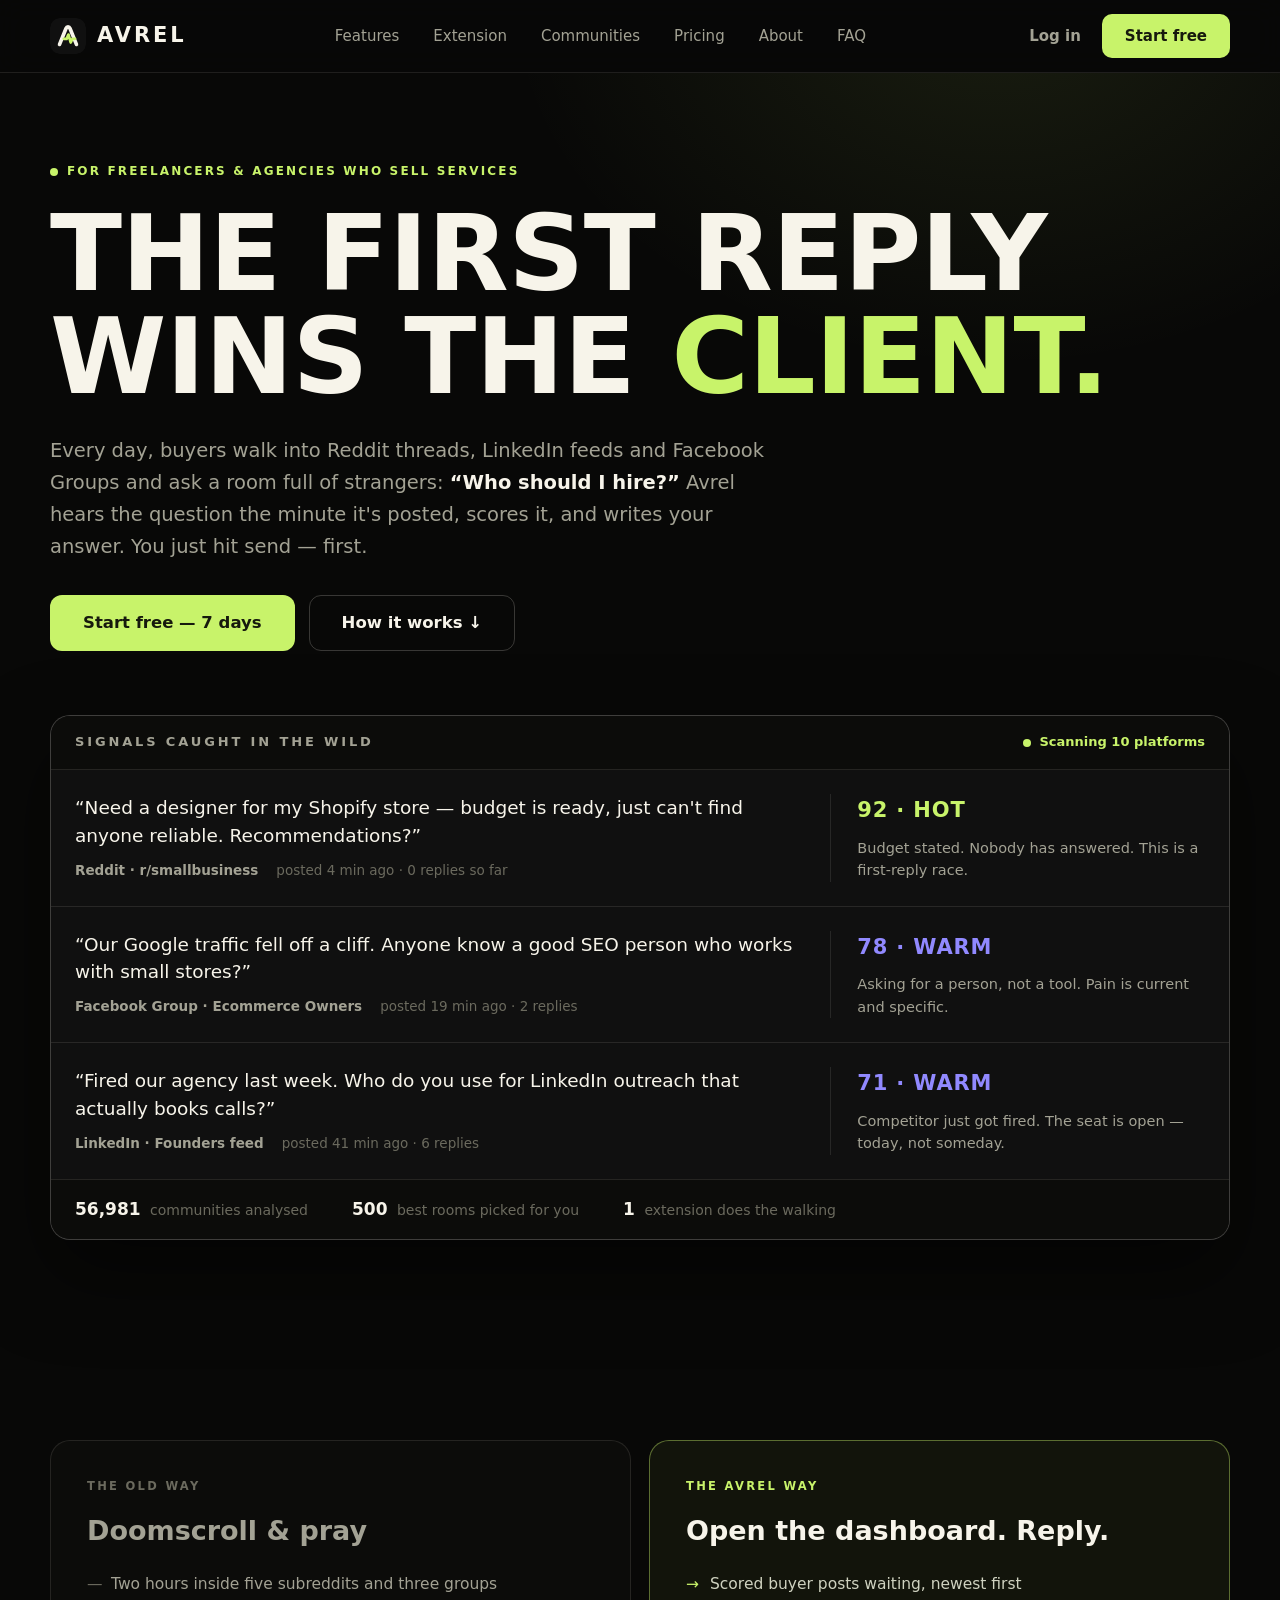
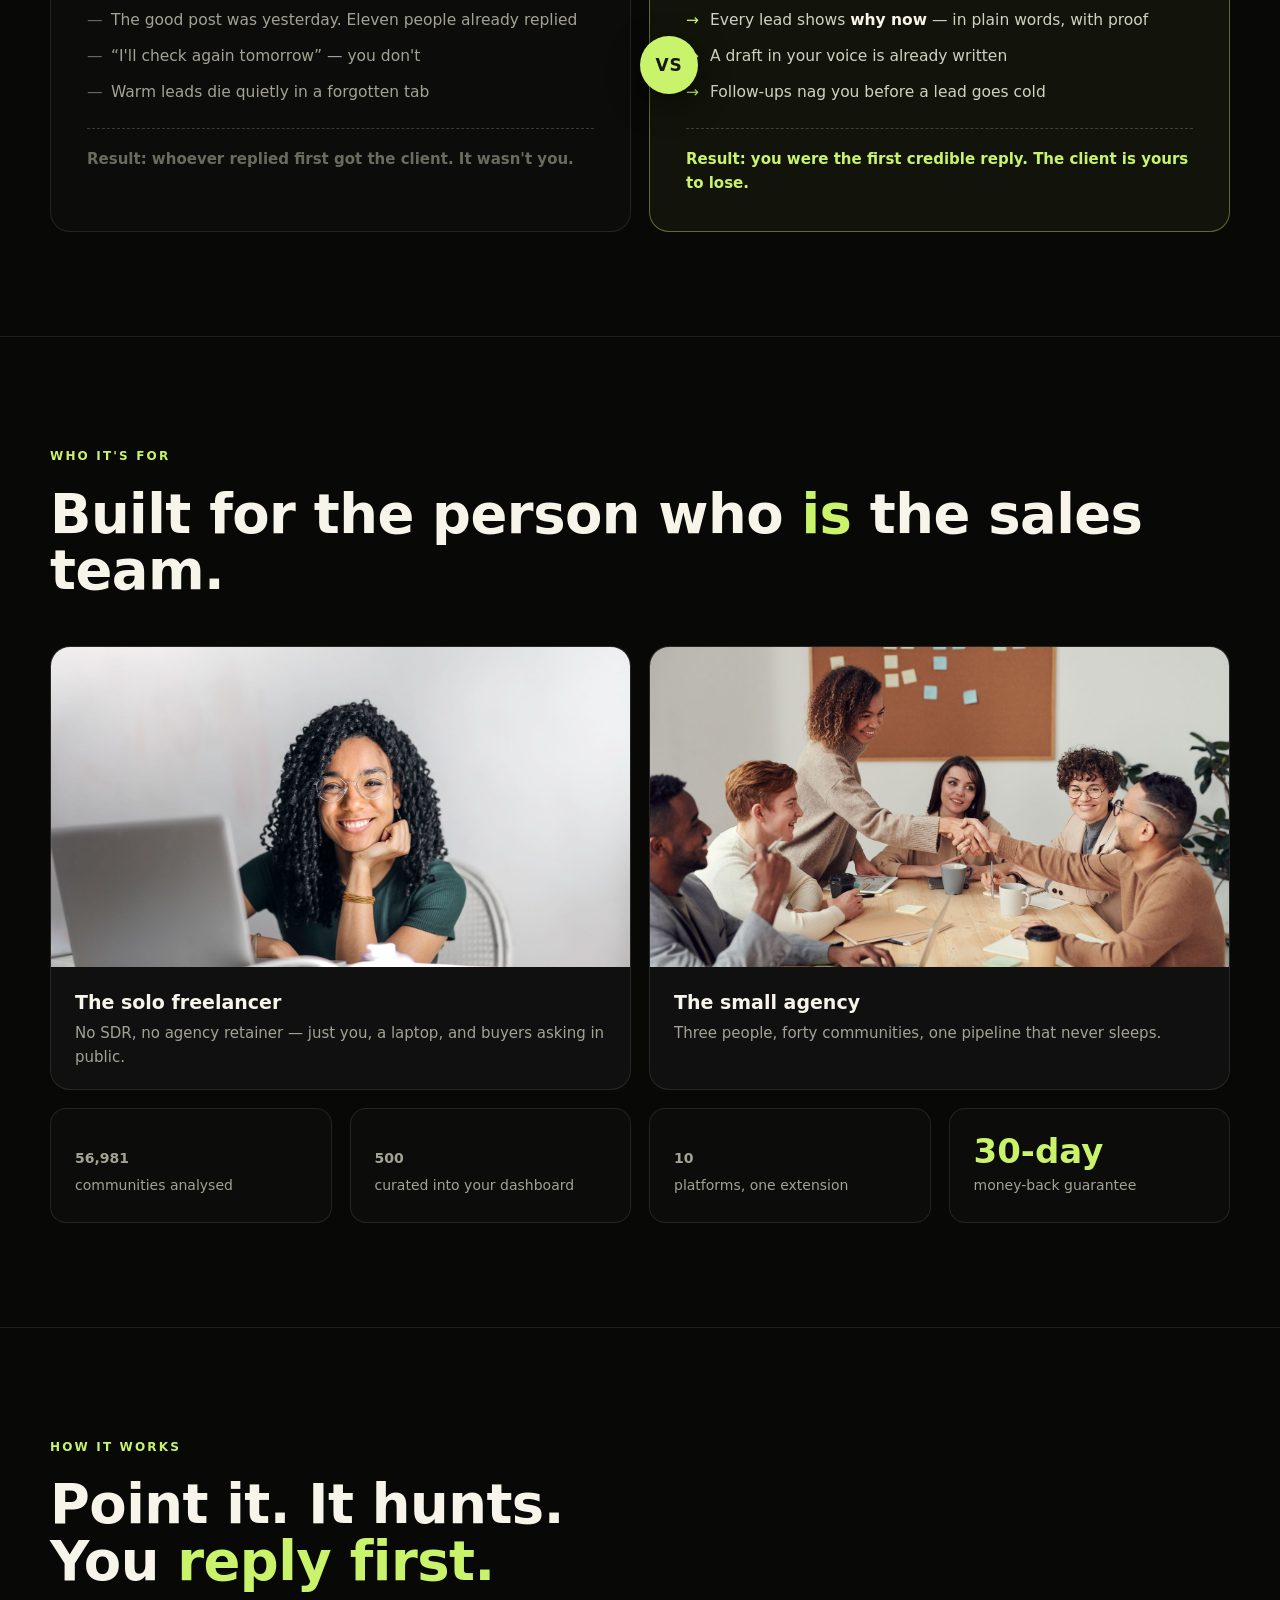
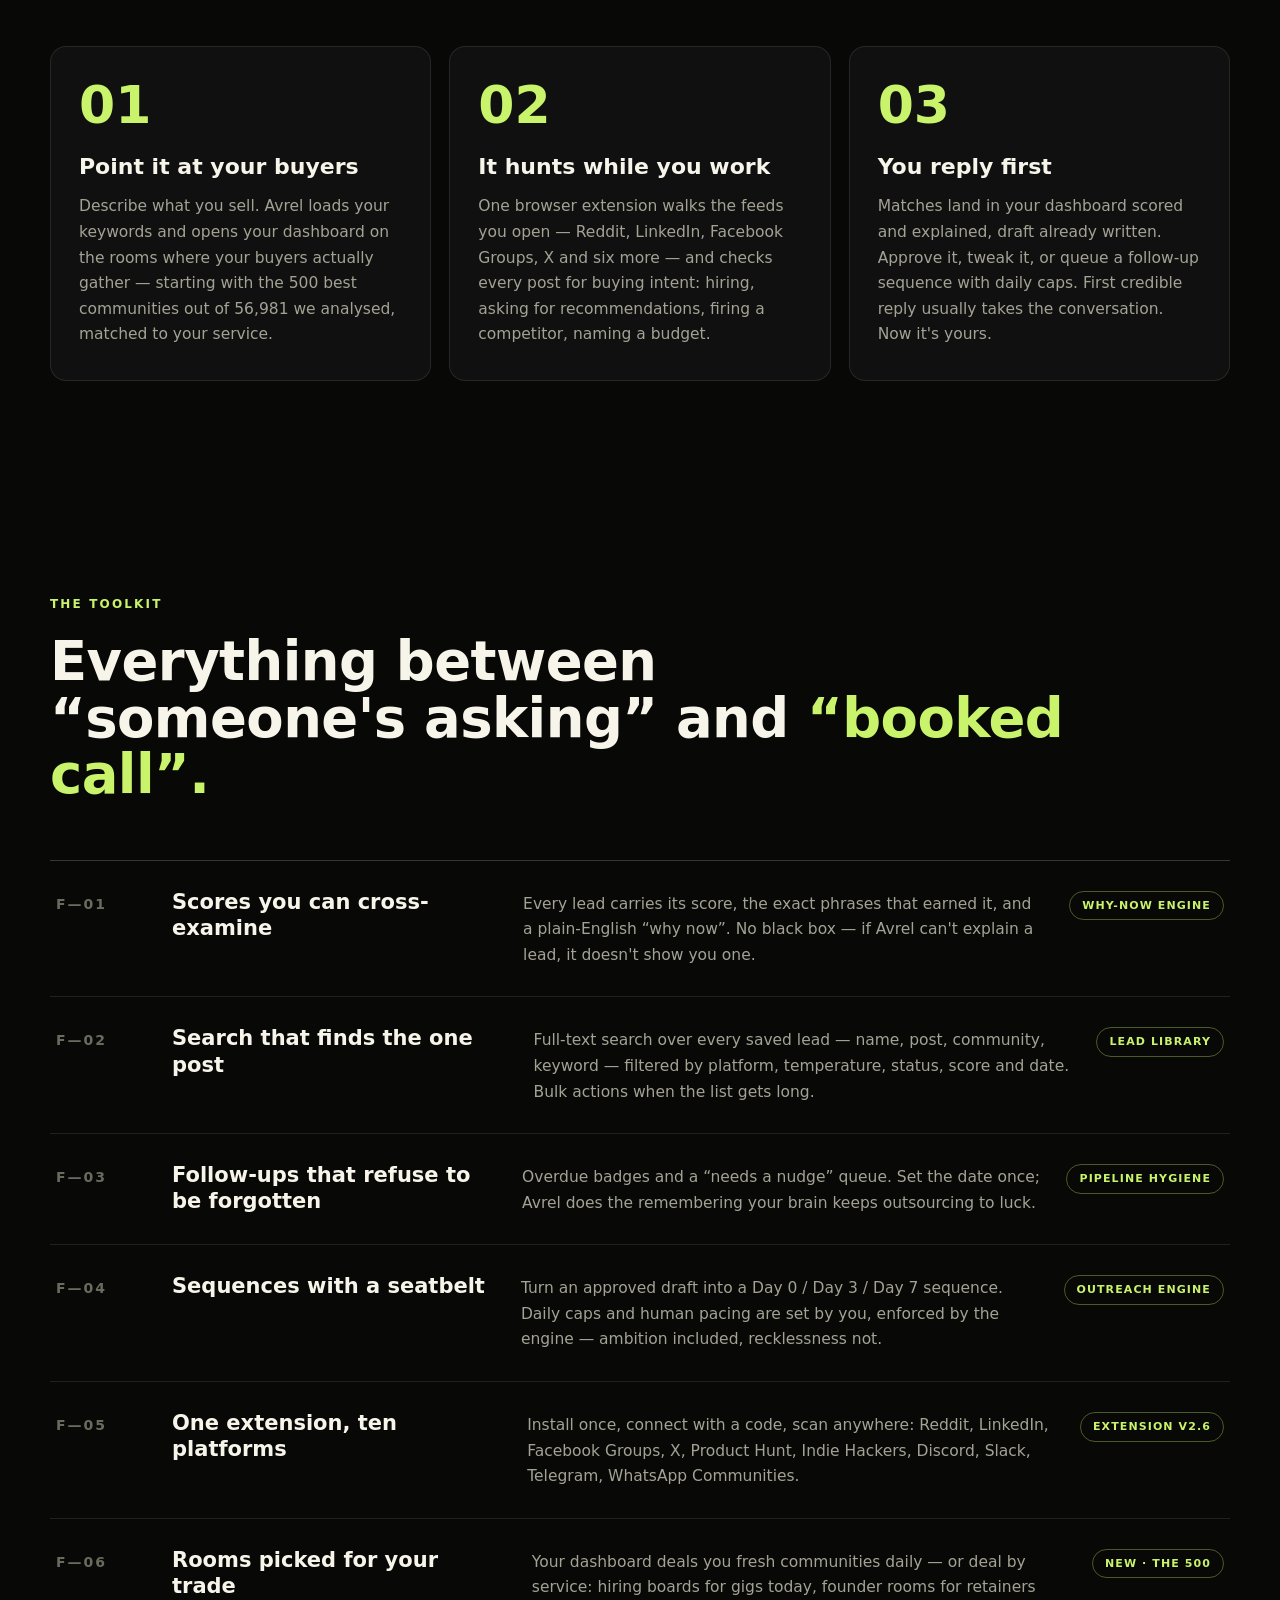
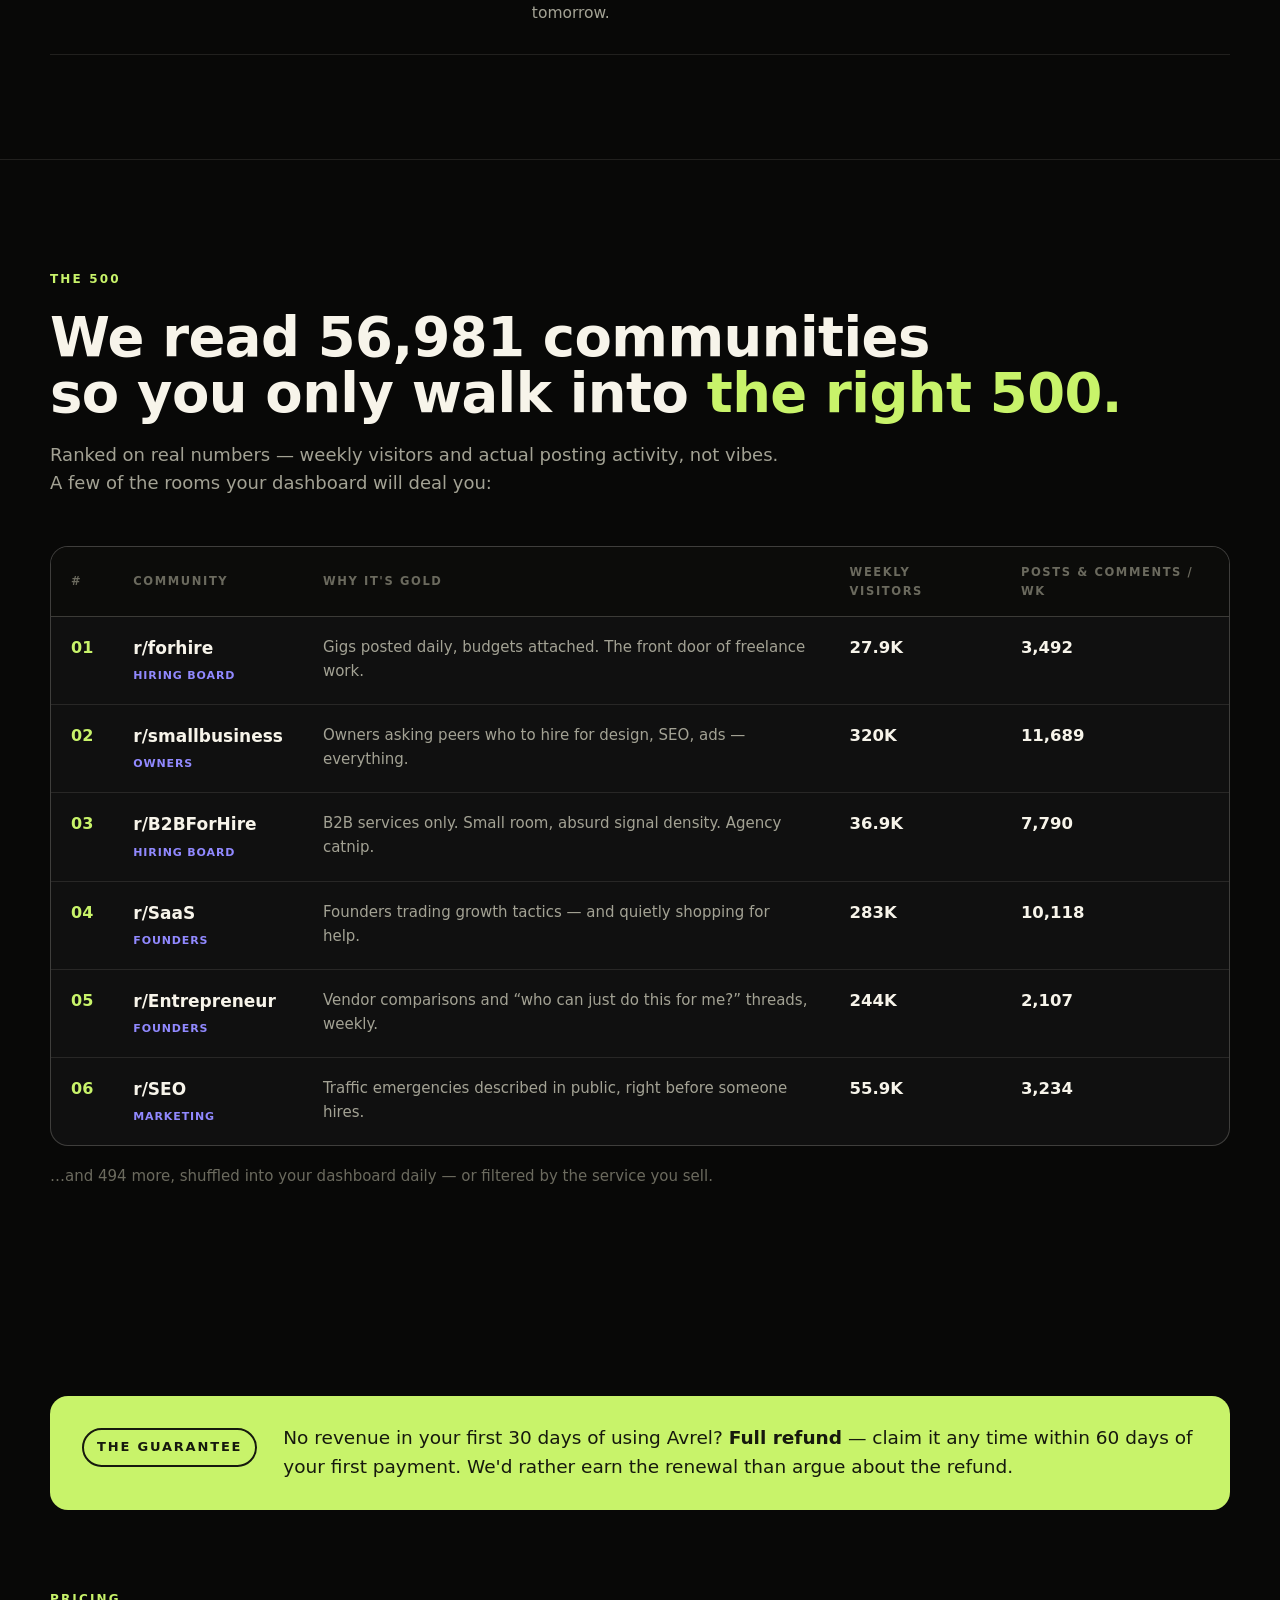
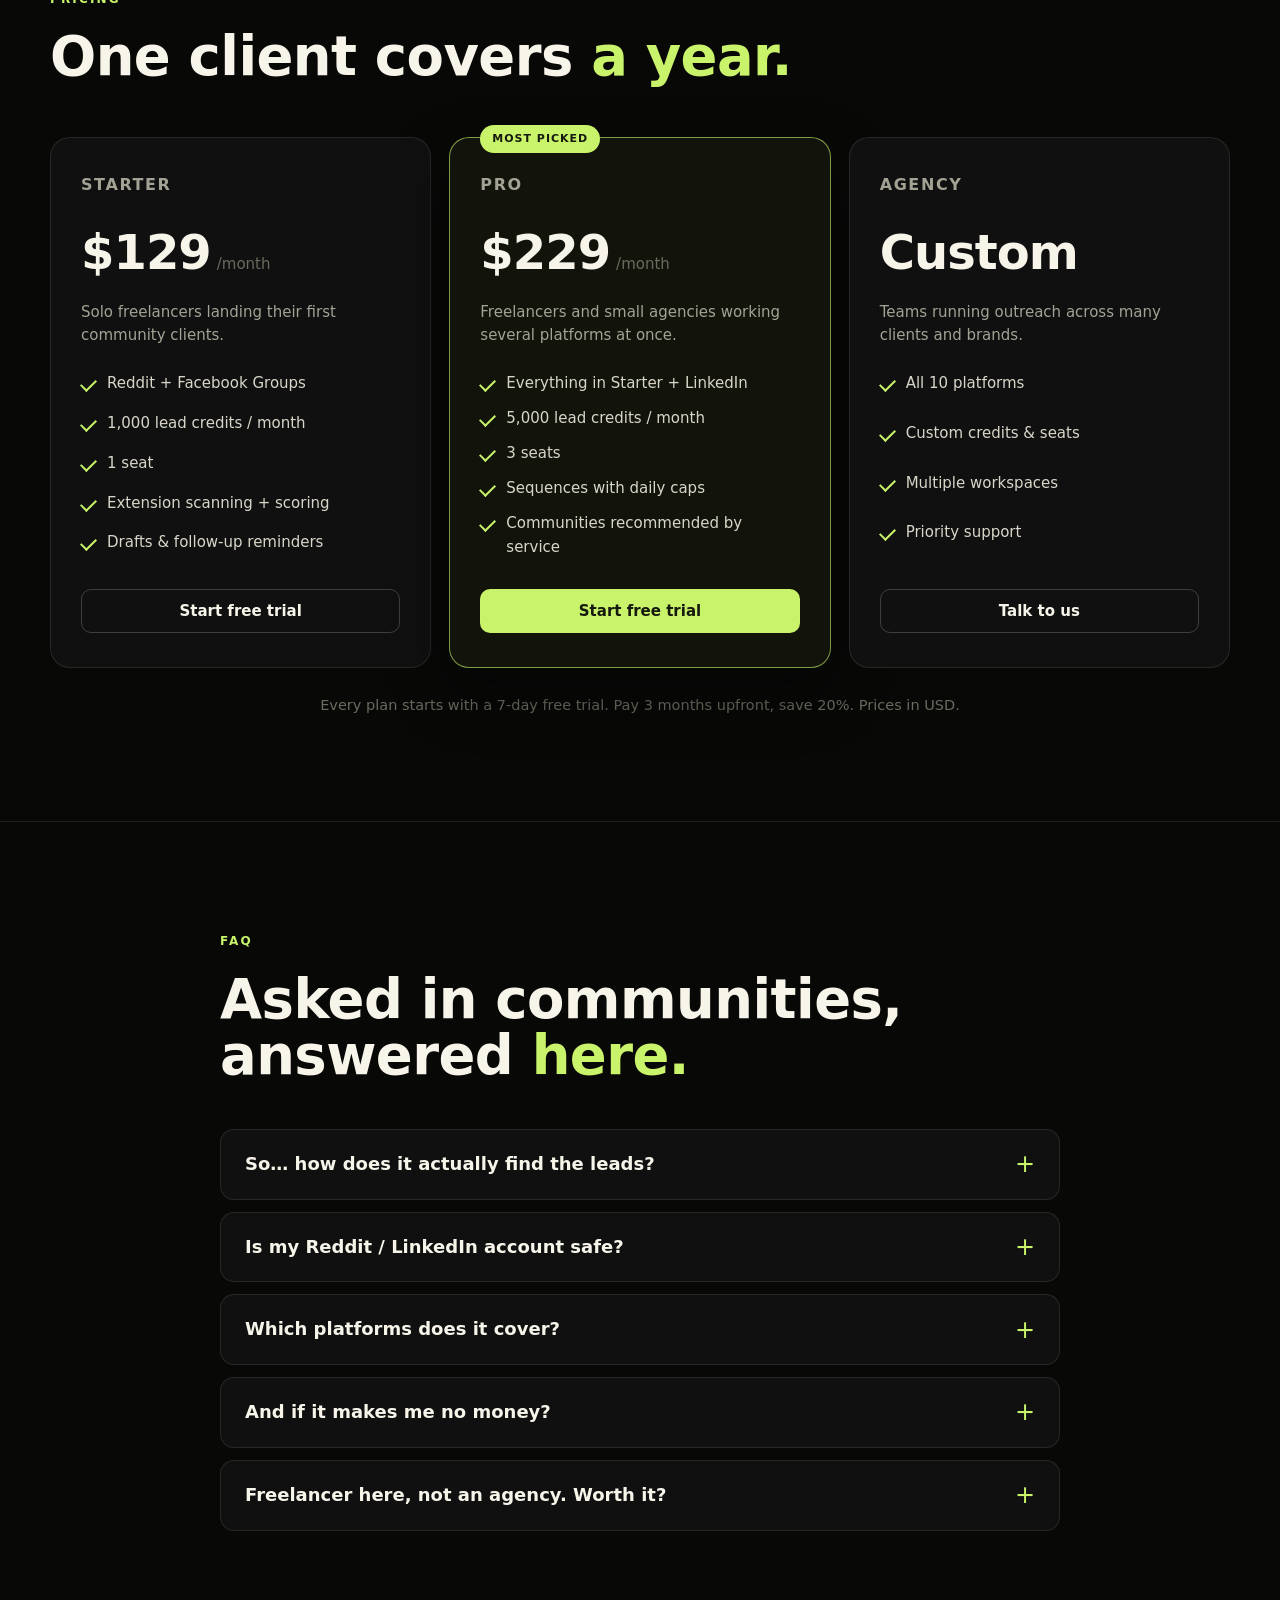
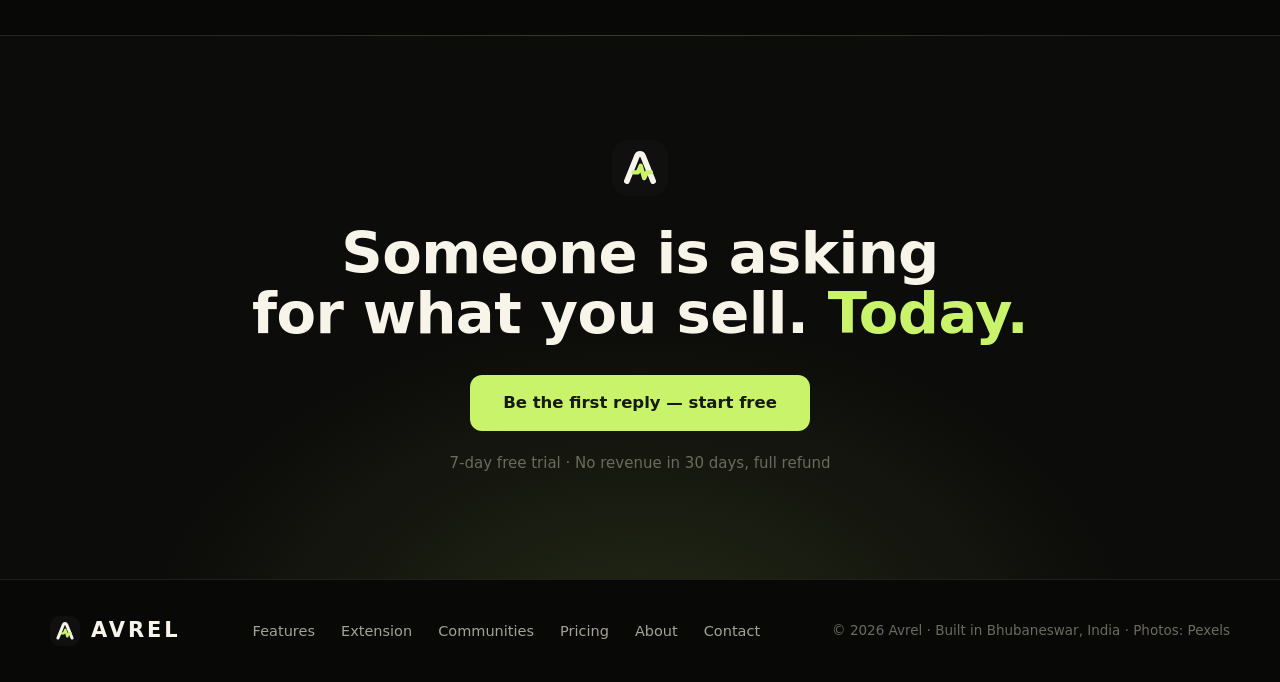
==== commit 6e3c9edd: "Multi-page site: features, extension, communities directory (live data), pricing, about, faq, contac" ====
--- a/index.html
+++ b/index.html
@@ -10,19 +10,21 @@
 <link rel="stylesheet" href="styles.css">
 </head>
 <body>
+<div class="scroll-progress" id="scrollProgress" aria-hidden="true"></div>
 
 <header class="nav" id="top">
   <div class="wrap nav-in">
-    <a class="brand" href="#top" aria-label="Avrel home">
+    <a class="brand" href="index.html" aria-label="Avrel home">
       <img src="assets/mark.svg" alt="" width="36" height="36">
       <span>AVREL</span>
     </a>
     <nav class="nav-links" id="navLinks" aria-label="Main">
-      <a href="#how">How it works</a>
-      <a href="#features">Features</a>
-      <a href="#communities">Communities</a>
-      <a href="#pricing">Pricing</a>
-      <a href="#faq">FAQ</a>
+      <a href="features.html">Features</a>
+      <a href="extension.html">Extension</a>
+      <a href="communities.html">Communities</a>
+      <a href="pricing.html">Pricing</a>
+      <a href="about.html">About</a>
+      <a href="faq.html">FAQ</a>
     </nav>
     <div class="nav-cta">
       <a class="btn btn-ghost" href="https://www.avrel.in/login">Log in</a>
@@ -118,6 +120,31 @@
           </ul>
           <p class="vs-result">Result: you were the first credible reply. The client is yours to lose.</p>
         </article>
+      </div>
+    </div>
+  </section>
+
+
+  <!-- ============ PHOTO BAND + COUNTERS ============ -->
+  <section class="section section-line">
+    <div class="wrap">
+      <p class="eyebrow reveal">Who it's for</p>
+      <h2 class="reveal">Built for the person who <em>is</em> the sales team.</h2>
+      <div class="photo-duo">
+        <figure class="photo-card reveal">
+          <img src="assets/photo-3769021.jpg" alt="A freelancer smiling at her laptop" loading="lazy">
+          <figcaption><strong>The solo freelancer</strong><span>No SDR, no agency retainer — just you, a laptop, and buyers asking in public.</span></figcaption>
+        </figure>
+        <figure class="photo-card reveal">
+          <img src="assets/photo-3184291.jpg" alt="A small agency team shaking hands with a new client" loading="lazy">
+          <figcaption><strong>The small agency</strong><span>Three people, forty communities, one pipeline that never sleeps.</span></figcaption>
+        </figure>
+      </div>
+      <div class="counters reveal">
+        <div class="counter"><strong><span data-count="56981">0</span></strong><span>communities analysed</span></div>
+        <div class="counter"><strong><span data-count="500">0</span></strong><span>curated into your dashboard</span></div>
+        <div class="counter"><strong><span data-count="10">0</span></strong><span>platforms, one extension</span></div>
+        <div class="counter"><strong>30-day</strong><span>money-back guarantee</span></div>
       </div>
     </div>
   </section>
@@ -307,6 +334,7 @@
   </section>
 
   <!-- ============ FINAL CTA ============ -->
+  
   <section class="cta-band">
     <div class="wrap cta-in reveal">
       <img src="assets/mark.svg" alt="" width="56" height="56">
@@ -315,21 +343,29 @@
       <p>7-day free trial · No revenue in 30 days, full refund</p>
     </div>
   </section>
+
 </main>
+
+<div class="signal-toast" id="signalToast" role="status" aria-live="polite" hidden>
+  <span class="toast-dot"></span>
+  <div><strong id="toastTitle">New signal</strong><span id="toastText"></span></div>
+</div>
 
 <footer class="footer">
   <div class="wrap foot-in">
-    <a class="brand" href="#top">
+    <a class="brand" href="index.html">
       <img src="assets/mark.svg" alt="" width="30" height="30">
       <span>AVREL</span>
     </a>
     <nav aria-label="Footer">
-      <a href="#how">How it works</a>
-      <a href="#features">Features</a>
-      <a href="#pricing">Pricing</a>
-      <a href="https://www.avrel.in/login">Log in</a>
+      <a href="features.html">Features</a>
+      <a href="extension.html">Extension</a>
+      <a href="communities.html">Communities</a>
+      <a href="pricing.html">Pricing</a>
+      <a href="about.html">About</a>
+      <a href="contact.html">Contact</a>
     </nav>
-    <p>© 2026 Avrel · Built in Bhubaneswar, India</p>
+    <p>© 2026 Avrel · Built in Bhubaneswar, India · Photos: Pexels</p>
   </div>
 </footer>
 
--- a/styles.css
+++ b/styles.css
@@ -223,3 +223,161 @@
   .guarantee { flex-direction: column; gap: 16px; }
   .foot-in { flex-direction: column; text-align: center; }
 }
+
+/* ================= multi-page additions ================= */
+.scroll-progress { position: fixed; top: 0; left: 0; height: 3px; width: 0; background: var(--lime); z-index: 100; }
+.nav-links a.active { color: var(--cream); }
+.nav-links a { position: relative; }
+.nav-links a.active::after { content: ""; position: absolute; left: 0; right: 0; bottom: -6px; height: 2px; background: var(--lime); border-radius: 2px; }
+
+.page-hero { padding: 76px 0 30px; position: relative; }
+.page-hero::before { content: ""; position: absolute; inset: 0; pointer-events: none; background: radial-gradient(ellipse 55% 60% at 80% -10%, rgba(200,243,106,.08), transparent 70%); }
+.page-hero h1 { position: relative; font-family: var(--font-head); font-weight: 900; font-size: clamp(2.4rem, 5.6vw, 4.4rem); line-height: 1.02; letter-spacing: -0.01em; }
+.page-hero h1 em { font-style: normal; color: var(--lime); }
+.page-sub { position: relative; color: var(--muted); font-size: 18.5px; line-height: 1.65; margin-top: 22px; max-width: 62ch; }
+.text-link { color: var(--lime); text-decoration: underline; text-underline-offset: 3px; }
+.hero-cta { display: flex; flex-wrap: wrap; gap: 14px; margin-top: 32px; position: relative; }
+
+/* home: photo band + counters + toast */
+.photo-duo { display: grid; grid-template-columns: 1fr 1fr; gap: 18px; margin-top: 46px; }
+.photo-card { border-radius: 20px; overflow: hidden; border: 1px solid var(--line); background: var(--panel); }
+.photo-card img { width: 100%; height: 320px; object-fit: cover; transition: transform .6s ease; }
+.photo-card:hover img { transform: scale(1.03); }
+.photo-card figcaption { padding: 20px 24px; display: grid; gap: 4px; }
+.photo-card figcaption strong { font-family: var(--font-head); font-size: 19px; font-weight: 800; }
+.photo-card figcaption span { color: var(--muted); font-size: 15px; }
+.counters { display: grid; grid-template-columns: repeat(4, 1fr); gap: 18px; margin-top: 18px; }
+.counter { border: 1px solid var(--line); border-radius: var(--radius); padding: 24px; background: var(--bg-2); }
+.counter strong { display: block; font-family: var(--font-head); font-size: 34px; font-weight: 900; color: var(--lime); line-height: 1.1; }
+.counter span { color: var(--muted); font-size: 14px; }
+.signal-toast {
+  position: fixed; right: 22px; bottom: 22px; z-index: 90; max-width: 360px;
+  display: flex; gap: 12px; align-items: flex-start;
+  background: #141510; border: 1px solid rgba(200,243,106,.45); border-radius: 14px;
+  padding: 15px 18px; box-shadow: 0 22px 50px rgba(0,0,0,.55);
+  transform: translateY(16px); opacity: 0; transition: transform .45s ease, opacity .45s ease;
+}
+.signal-toast.show { transform: none; opacity: 1; }
+.signal-toast[hidden] { display: none; }
+.toast-dot { width: 9px; height: 9px; border-radius: 50%; background: var(--lime); margin-top: 6px; flex: none; animation: pulse 2.2s infinite; }
+.signal-toast strong { display: block; font-family: var(--font-head); font-size: 14.5px; }
+.signal-toast span { color: var(--muted); font-size: 13.5px; line-height: 1.5; display: block; }
+
+/* features page */
+.feat-rows { display: grid; gap: 26px; }
+.feat-row { display: grid; grid-template-columns: 1.05fr .95fr; gap: 44px; align-items: center; border: 1px solid var(--line); border-radius: 20px; padding: 40px; background: var(--panel); }
+.feat-row h3 { font-family: var(--font-head); font-size: 28px; font-weight: 800; margin: 12px 0 12px; }
+.feat-row p { color: var(--muted); font-size: 16px; line-height: 1.7; }
+.tick-list, .cross-list { list-style: none; margin-top: 18px; display: grid; gap: 10px; }
+.tick-list li, .cross-list li { font-size: 15px; color: #d9d6c9; padding-left: 28px; position: relative; }
+.tick-list li::before { content: ""; position: absolute; left: 0; top: 7px; width: 13px; height: 7px; border-left: 2.5px solid var(--lime); border-bottom: 2.5px solid var(--lime); transform: rotate(-45deg); }
+.cross-list li::before { content: "✕"; position: absolute; left: 0; top: 0; color: #e0705f; font-size: 13px; font-weight: 700; }
+.cell-link { display: inline-block; margin-top: 20px; color: var(--lime); font-weight: 700; font-size: 15.5px; }
+.cell-link:hover { text-decoration: underline; text-underline-offset: 3px; }
+.score-demo { display: flex; gap: 22px; align-items: center; background: var(--bg-2); border: 1px solid var(--line); border-radius: 16px; padding: 26px; }
+.score-ring { flex: none; width: 104px; height: 104px; border-radius: 50%; border: 3px solid var(--lime); display: grid; place-content: center; text-align: center; }
+.score-ring strong { font-family: var(--font-head); font-size: 36px; font-weight: 900; color: var(--lime); line-height: 1; }
+.score-ring span { font-size: 11px; letter-spacing: .16em; text-transform: uppercase; color: var(--muted); }
+.score-reasons { list-style: none; display: grid; gap: 9px; font-size: 14px; color: var(--muted); }
+.score-reasons b { color: var(--lime); font-family: var(--font-head); margin-right: 6px; }
+.chip-cloud { display: flex; flex-wrap: wrap; gap: 10px; background: var(--bg-2); border: 1px solid var(--line); border-radius: 16px; padding: 26px; align-content: center; min-height: 100%; }
+.f-chip { border: 1px solid var(--line-strong); border-radius: 999px; padding: 8px 16px; font-size: 14px; font-weight: 600; color: var(--muted); }
+.f-chip.is-on { background: var(--lime); border-color: var(--lime); color: var(--lime-ink); }
+.nudge { display: flex; align-items: center; gap: 10px; background: var(--bg-2); border: 1px solid var(--line); border-radius: 12px; padding: 14px 18px; font-size: 14.5px; color: var(--muted); margin-bottom: 10px; }
+.nudge b { color: var(--cream); margin-left: auto; text-align: right; }
+.nudge.big { border-color: rgba(200,243,106,.5); color: var(--cream); font-weight: 700; }
+.nudge-dot { width: 8px; height: 8px; border-radius: 50%; background: var(--lime); flex: none; }
+.seq-vertical i { display: block; width: 2px; height: 14px; background: var(--line-strong); margin: 2px 0 2px 18px; }
+.seq.seq-vertical span { display: block; background: var(--bg-2); border: 1px solid var(--line); border-radius: 12px; padding: 13px 18px; font-size: 14.5px; color: var(--muted); }
+.seq.seq-vertical .seq-stop { border-color: rgba(200,243,106,.5); color: var(--lime); font-weight: 700; }
+.feat-photo img { width: 100%; height: 100%; min-height: 280px; object-fit: cover; border-radius: 16px; }
+
+/* extension page */
+.install-note { margin-top: 20px; border: 1px dashed rgba(200,243,106,.5); border-radius: var(--radius); padding: 22px 26px; color: var(--muted); font-size: 16px; background: #101208; }
+.install-note strong, .install-note b { color: var(--cream); }
+.plat-grid { display: grid; grid-template-columns: repeat(5, 1fr); gap: 14px; margin-top: 48px; }
+.plat { border: 1px solid var(--line); border-radius: 14px; padding: 20px; background: var(--panel); display: grid; gap: 4px; transition: transform .2s, border-color .2s; }
+.plat:hover { transform: translateY(-3px); border-color: rgba(200,243,106,.45); }
+.plat strong { font-family: var(--font-head); font-size: 17px; font-weight: 800; }
+.plat span { color: var(--muted); font-size: 13px; line-height: 1.45; }
+.plat em { font-style: normal; font-size: 10.5px; font-weight: 800; letter-spacing: .1em; text-transform: uppercase; color: var(--lime); margin-top: 6px; }
+.guard-grid { display: grid; grid-template-columns: .8fr 1.2fr; gap: 44px; align-items: start; }
+.guard-cols { display: grid; grid-template-columns: 1fr 1fr; gap: 16px; }
+.guard-card { border: 1px solid var(--line); border-radius: 16px; padding: 26px; background: var(--panel); }
+.guard-card h3 { font-family: var(--font-head); font-size: 19px; font-weight: 800; margin-bottom: 6px; }
+
+/* communities directory */
+.dir-controls { display: grid; gap: 16px; }
+#dirSearch { width: 100%; background: var(--panel); border: 1px solid var(--line-strong); border-radius: 12px; padding: 16px 20px; color: var(--cream); font: inherit; font-size: 16px; outline: none; }
+#dirSearch:focus { border-color: var(--lime); }
+.dir-chips { display: flex; flex-wrap: wrap; gap: 9px; }
+.d-chip { background: transparent; border: 1px solid var(--line-strong); color: var(--muted); border-radius: 999px; padding: 8px 16px; font: inherit; font-size: 13.5px; font-weight: 600; cursor: pointer; transition: all .15s; }
+.d-chip:hover { color: var(--cream); border-color: var(--cream); }
+.d-chip.is-on { background: var(--lime); border-color: var(--lime); color: var(--lime-ink); }
+.dir-count { color: var(--faint); font-size: 14px; margin: 22px 0 16px; }
+.comm-grid { display: grid; grid-template-columns: repeat(3, 1fr); gap: 14px; }
+.comm-card { border: 1px solid var(--line); border-radius: 16px; padding: 22px; background: var(--panel); display: flex; flex-direction: column; gap: 8px; transition: transform .18s, border-color .18s; animation: cardIn .4s ease both; }
+.comm-card:hover { transform: translateY(-3px); border-color: rgba(200,243,106,.45); }
+@keyframes cardIn { from { opacity: 0; transform: translateY(10px); } to { opacity: 1; transform: none; } }
+.comm-card h3 { font-family: var(--font-head); font-size: 18px; font-weight: 800; }
+.comm-card h3 a:hover { color: var(--lime); }
+.comm-svc { font-size: 10.5px; font-weight: 800; letter-spacing: .1em; text-transform: uppercase; color: var(--purple); }
+.comm-card p { color: var(--muted); font-size: 14px; line-height: 1.55; flex: 1; display: -webkit-box; -webkit-line-clamp: 3; -webkit-box-orient: vertical; overflow: hidden; }
+.comm-stats { display: flex; gap: 20px; font-size: 13px; color: var(--faint); border-top: 1px solid var(--line); padding-top: 12px; }
+.comm-stats b { color: var(--cream); font-family: var(--font-head); font-size: 15px; display: block; }
+.dir-empty { color: var(--muted); padding: 30px 0; }
+.dir-note { margin-top: 40px; border: 1px solid rgba(200,243,106,.4); background: #101208; border-radius: 16px; padding: 26px; display: flex; align-items: center; justify-content: space-between; gap: 24px; flex-wrap: wrap; }
+.dir-note p { color: var(--muted); font-size: 15.5px; max-width: 62ch; }
+.dir-note strong { color: var(--cream); }
+
+/* pricing compare */
+.compare-table td:nth-child(2), .compare-table td:nth-child(3), .compare-table td:nth-child(4) { font-family: var(--font-body); font-weight: 500; color: var(--muted); font-size: 15px; white-space: normal; }
+.compare-table td strong { font-size: 15.5px; }
+
+/* about */
+.about-grid { display: grid; grid-template-columns: 1.1fr .9fr; gap: 48px; align-items: start; }
+.about-copy h2 { margin-bottom: 20px; }
+.about-copy p { color: var(--muted); font-size: 17px; line-height: 1.75; margin-bottom: 18px; }
+.about-copy strong { color: var(--cream); }
+.about-photo img { width: 100%; height: 420px; object-fit: cover; border-radius: 20px; }
+.about-photo figcaption, .wide-photo figcaption { color: var(--faint); font-size: 13.5px; margin-top: 10px; }
+.principles { display: grid; grid-template-columns: repeat(2, 1fr); gap: 16px; margin-top: 48px; }
+.principle { border: 1px solid var(--line); border-radius: 16px; padding: 28px; background: var(--panel); }
+.principle span { font-family: var(--font-head); font-weight: 900; color: var(--lime); font-size: 15px; letter-spacing: .1em; }
+.principle h3 { font-family: var(--font-head); font-size: 20px; font-weight: 800; margin: 10px 0 8px; }
+.principle p { color: var(--muted); font-size: 15px; line-height: 1.65; }
+.wide-photo { margin-top: 18px; }
+.wide-photo img { width: 100%; height: 380px; object-fit: cover; border-radius: 20px; }
+
+/* contact */
+.contact-cards { display: grid; grid-template-columns: repeat(3, 1fr); gap: 16px; }
+.contact-card { border: 1px solid var(--line); border-radius: 18px; padding: 30px; background: var(--panel); }
+.contact-card h3 { font-family: var(--font-head); font-size: 21px; font-weight: 800; margin: 10px 0 8px; }
+.contact-card p { color: var(--muted); font-size: 15px; line-height: 1.6; margin-bottom: 16px; }
+.contact-card a { color: var(--lime); font-weight: 700; font-size: 16.5px; }
+.contact-card a:hover { text-decoration: underline; text-underline-offset: 3px; }
+.contact-form-wrap { margin-top: 56px; border: 1px solid var(--line); border-radius: 20px; padding: 38px; background: var(--panel); }
+.form-note { color: var(--faint); font-size: 14.5px; margin: 10px 0 26px; }
+.contact-form { display: grid; grid-template-columns: 1fr 1fr; gap: 18px; }
+.contact-form label { display: grid; gap: 8px; font-size: 14px; font-weight: 700; color: var(--muted); }
+.contact-form .form-wide { grid-column: 1 / -1; }
+.contact-form input, .contact-form select, .contact-form textarea { background: var(--bg-2); border: 1px solid var(--line-strong); border-radius: 10px; padding: 13px 15px; color: var(--cream); font: inherit; font-size: 15.5px; font-weight: 400; outline: none; resize: vertical; }
+.contact-form input:focus, .contact-form select:focus, .contact-form textarea:focus { border-color: var(--lime); }
+.contact-form button { justify-self: start; }
+
+@media (max-width: 1020px) {
+  .plat-grid { grid-template-columns: repeat(3, 1fr); }
+  .comm-grid { grid-template-columns: repeat(2, 1fr); }
+  .feat-row { grid-template-columns: 1fr; gap: 28px; }
+  .guard-grid, .about-grid { grid-template-columns: 1fr; }
+  .counters { grid-template-columns: repeat(2, 1fr); }
+}
+@media (max-width: 720px) {
+  .photo-duo, .principles, .contact-cards, .guard-cols { grid-template-columns: 1fr; }
+  .plat-grid { grid-template-columns: repeat(2, 1fr); }
+  .comm-grid { grid-template-columns: 1fr; }
+  .contact-form { grid-template-columns: 1fr; }
+  .contact-form-wrap { padding: 26px; }
+  .signal-toast { left: 16px; right: 16px; max-width: none; }
+  .counters { grid-template-columns: 1fr 1fr; }
+}
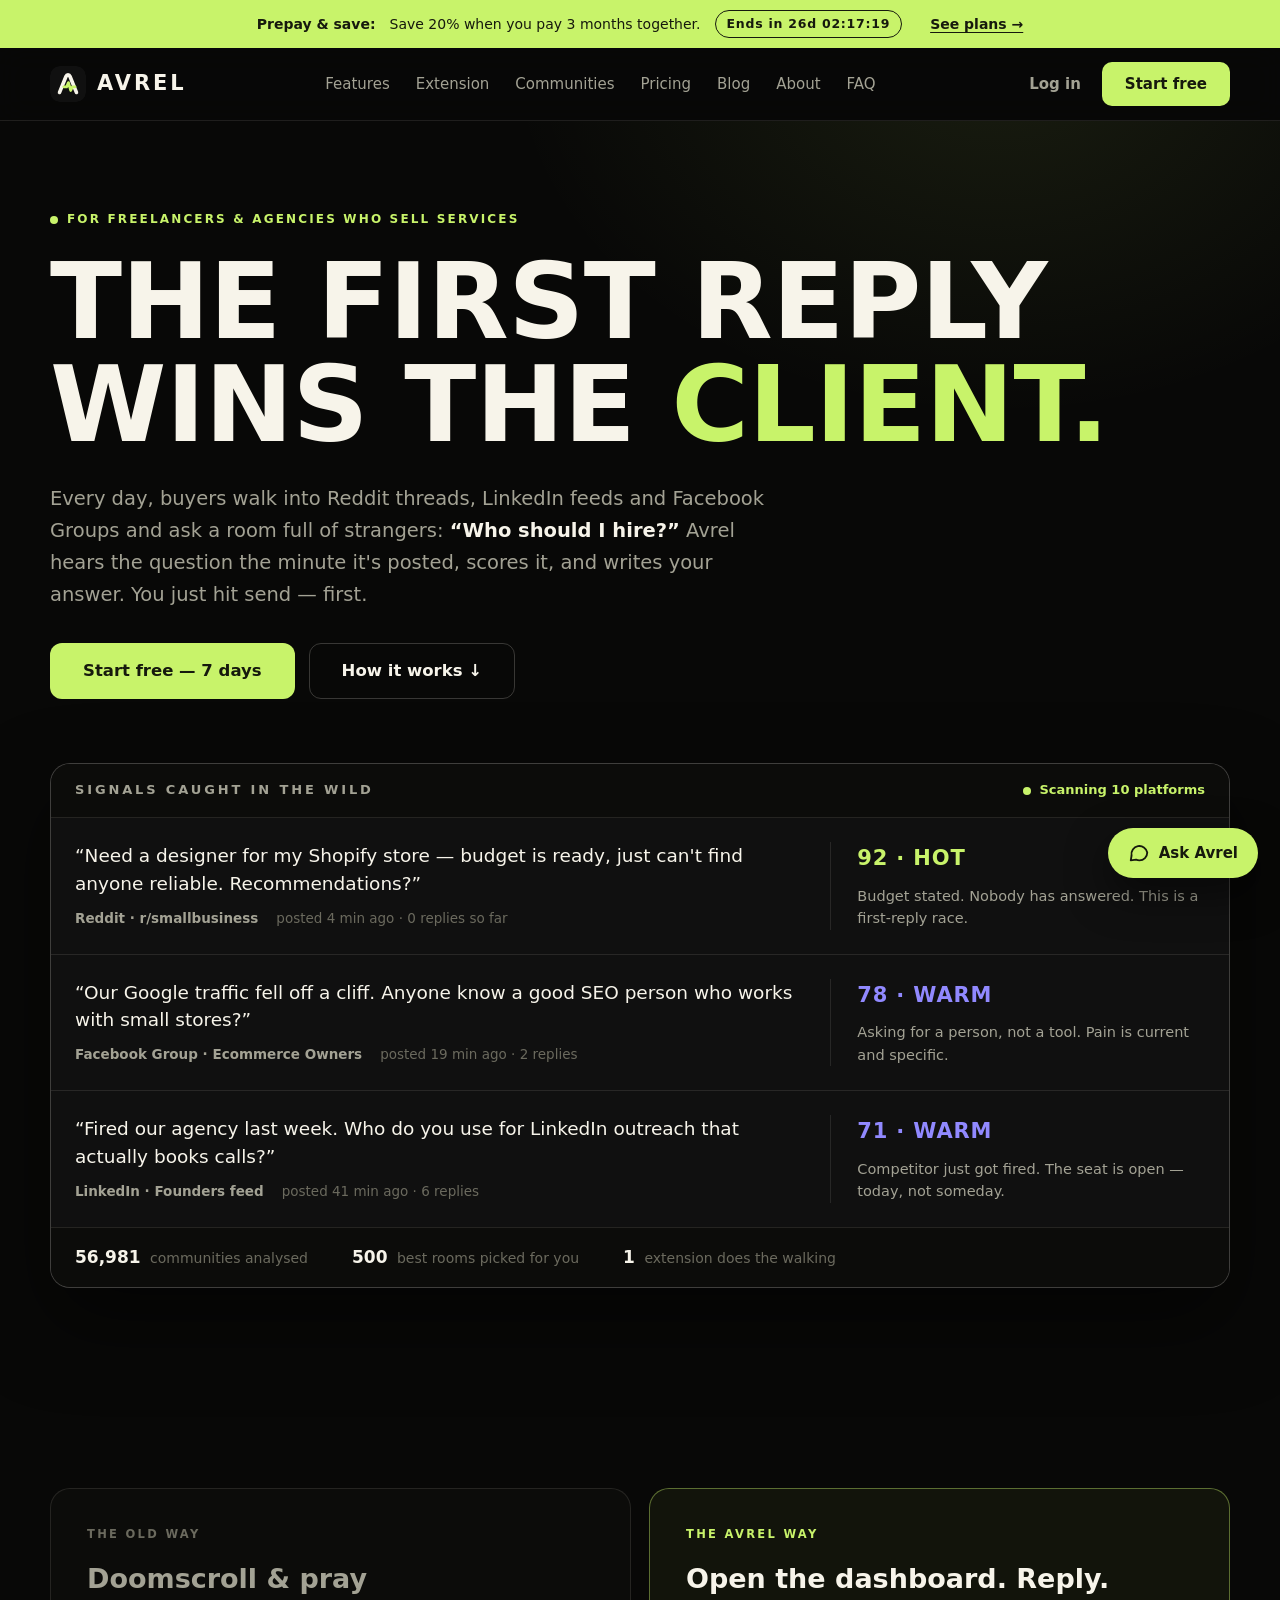
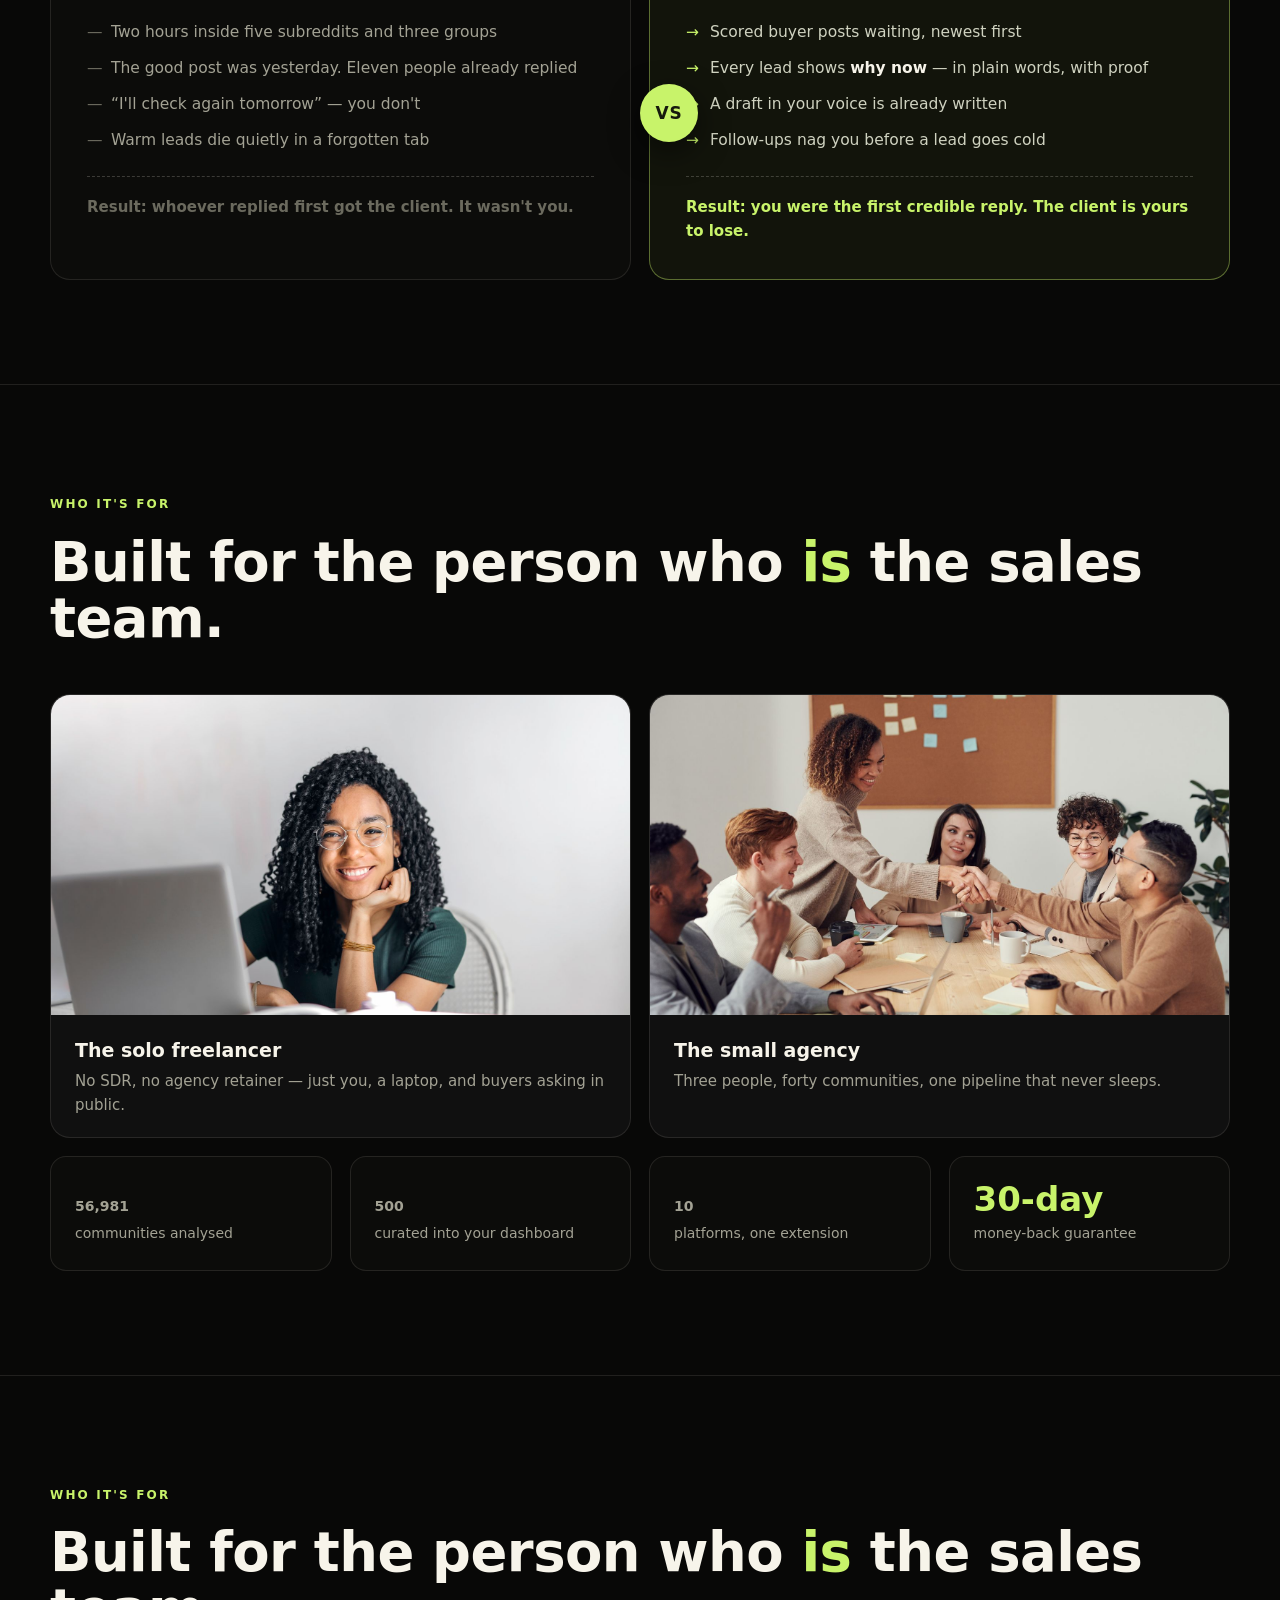
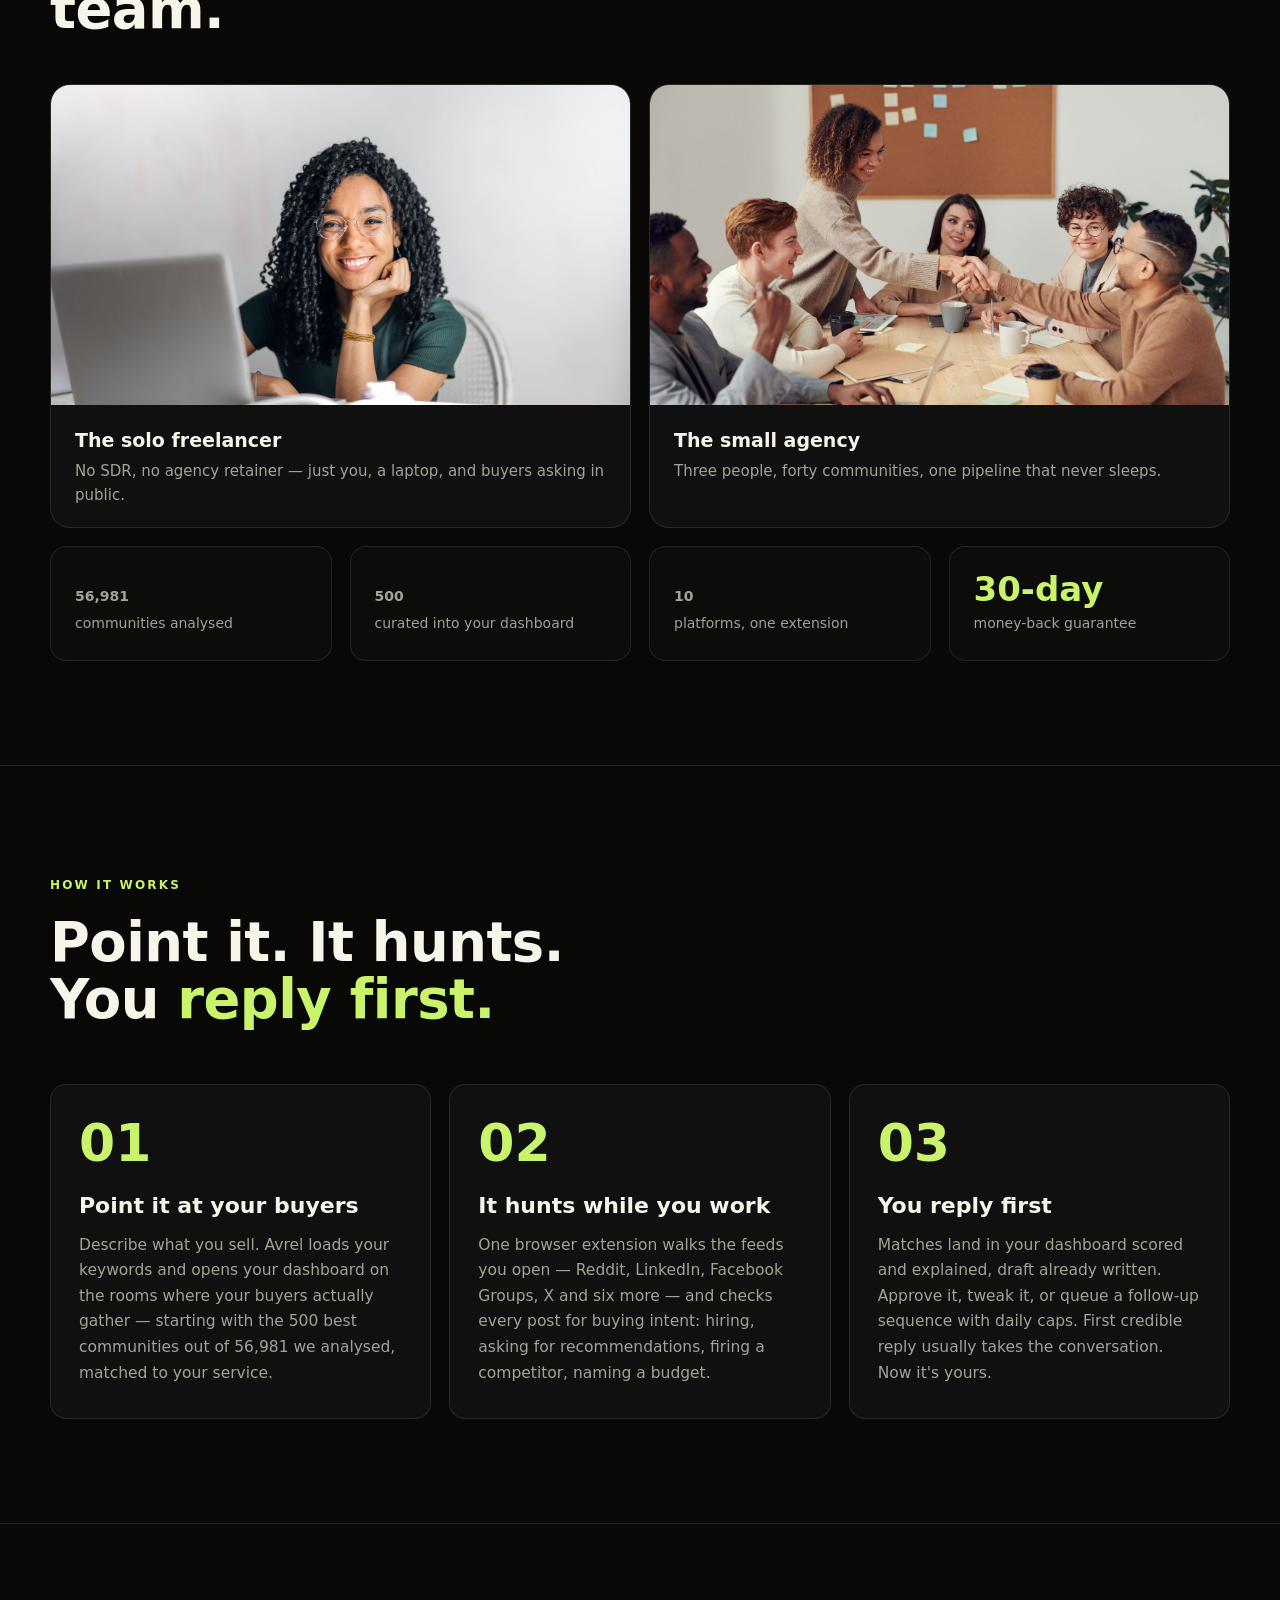
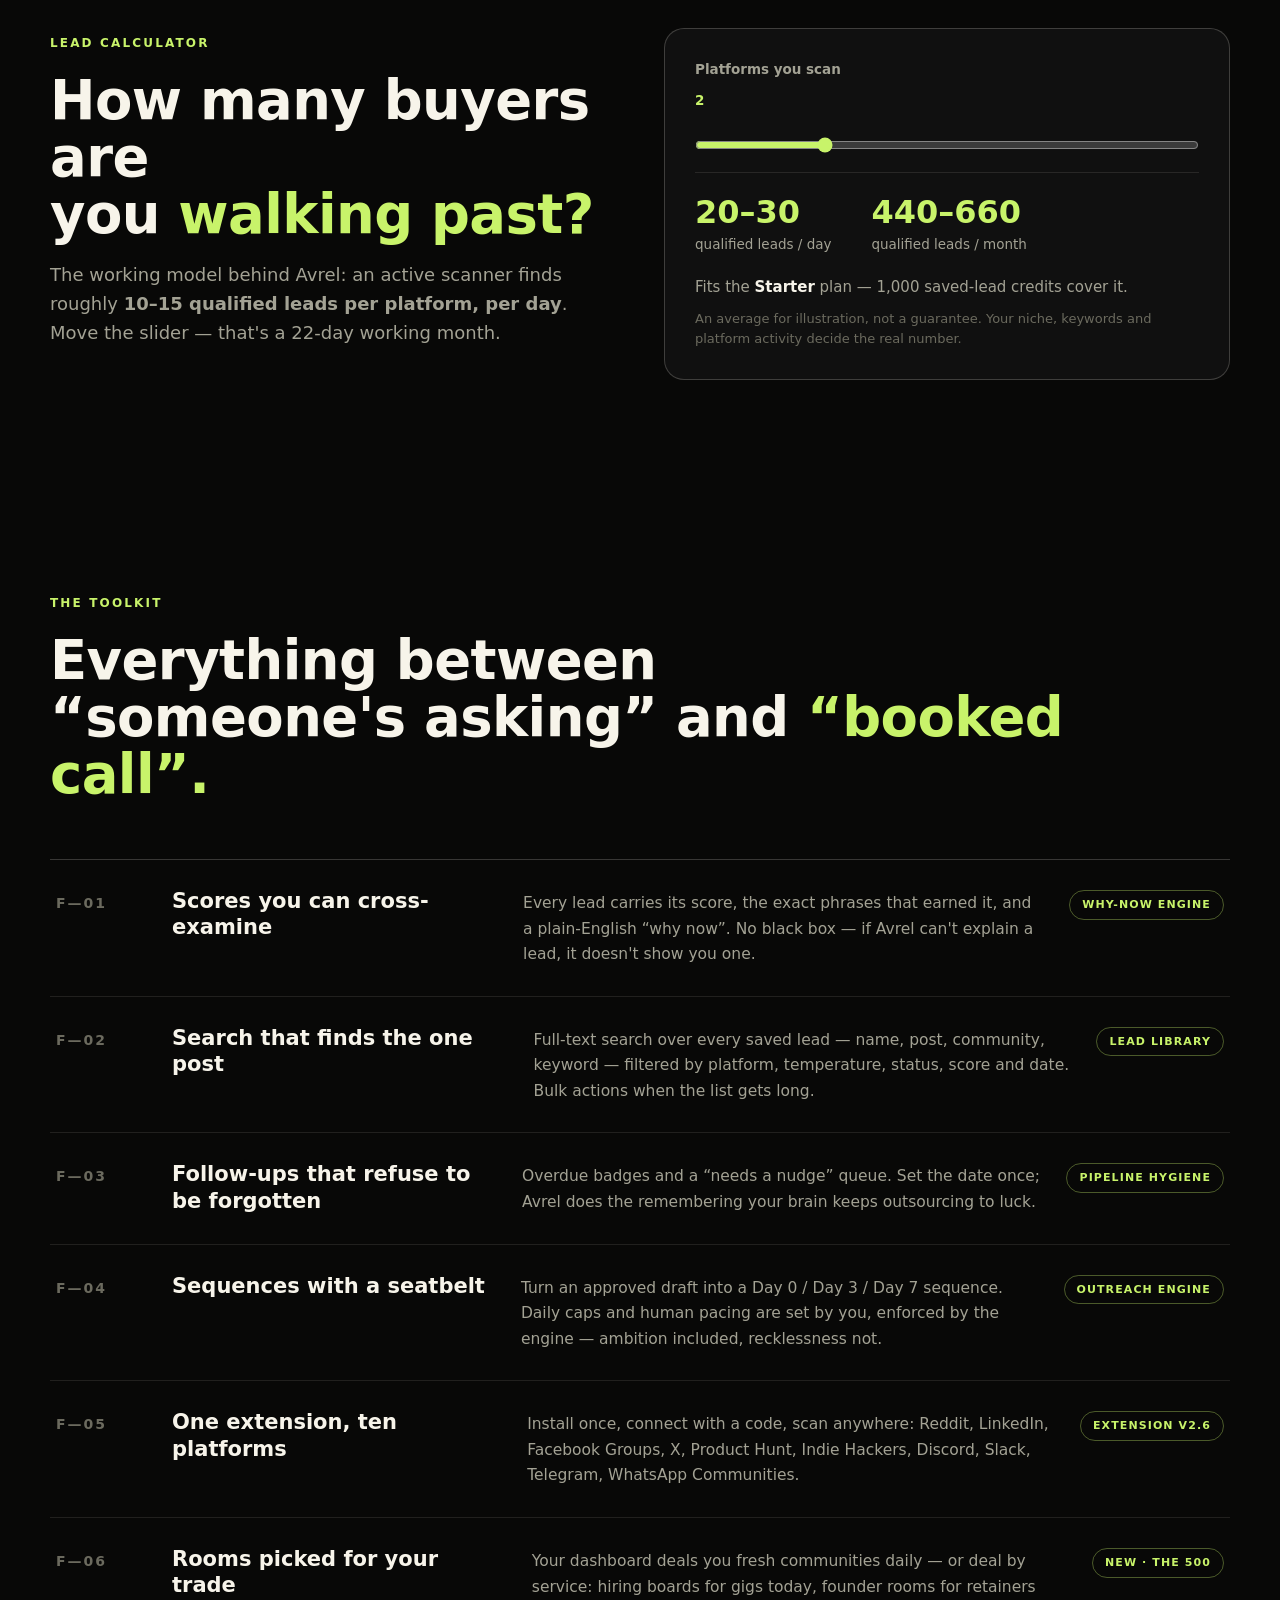
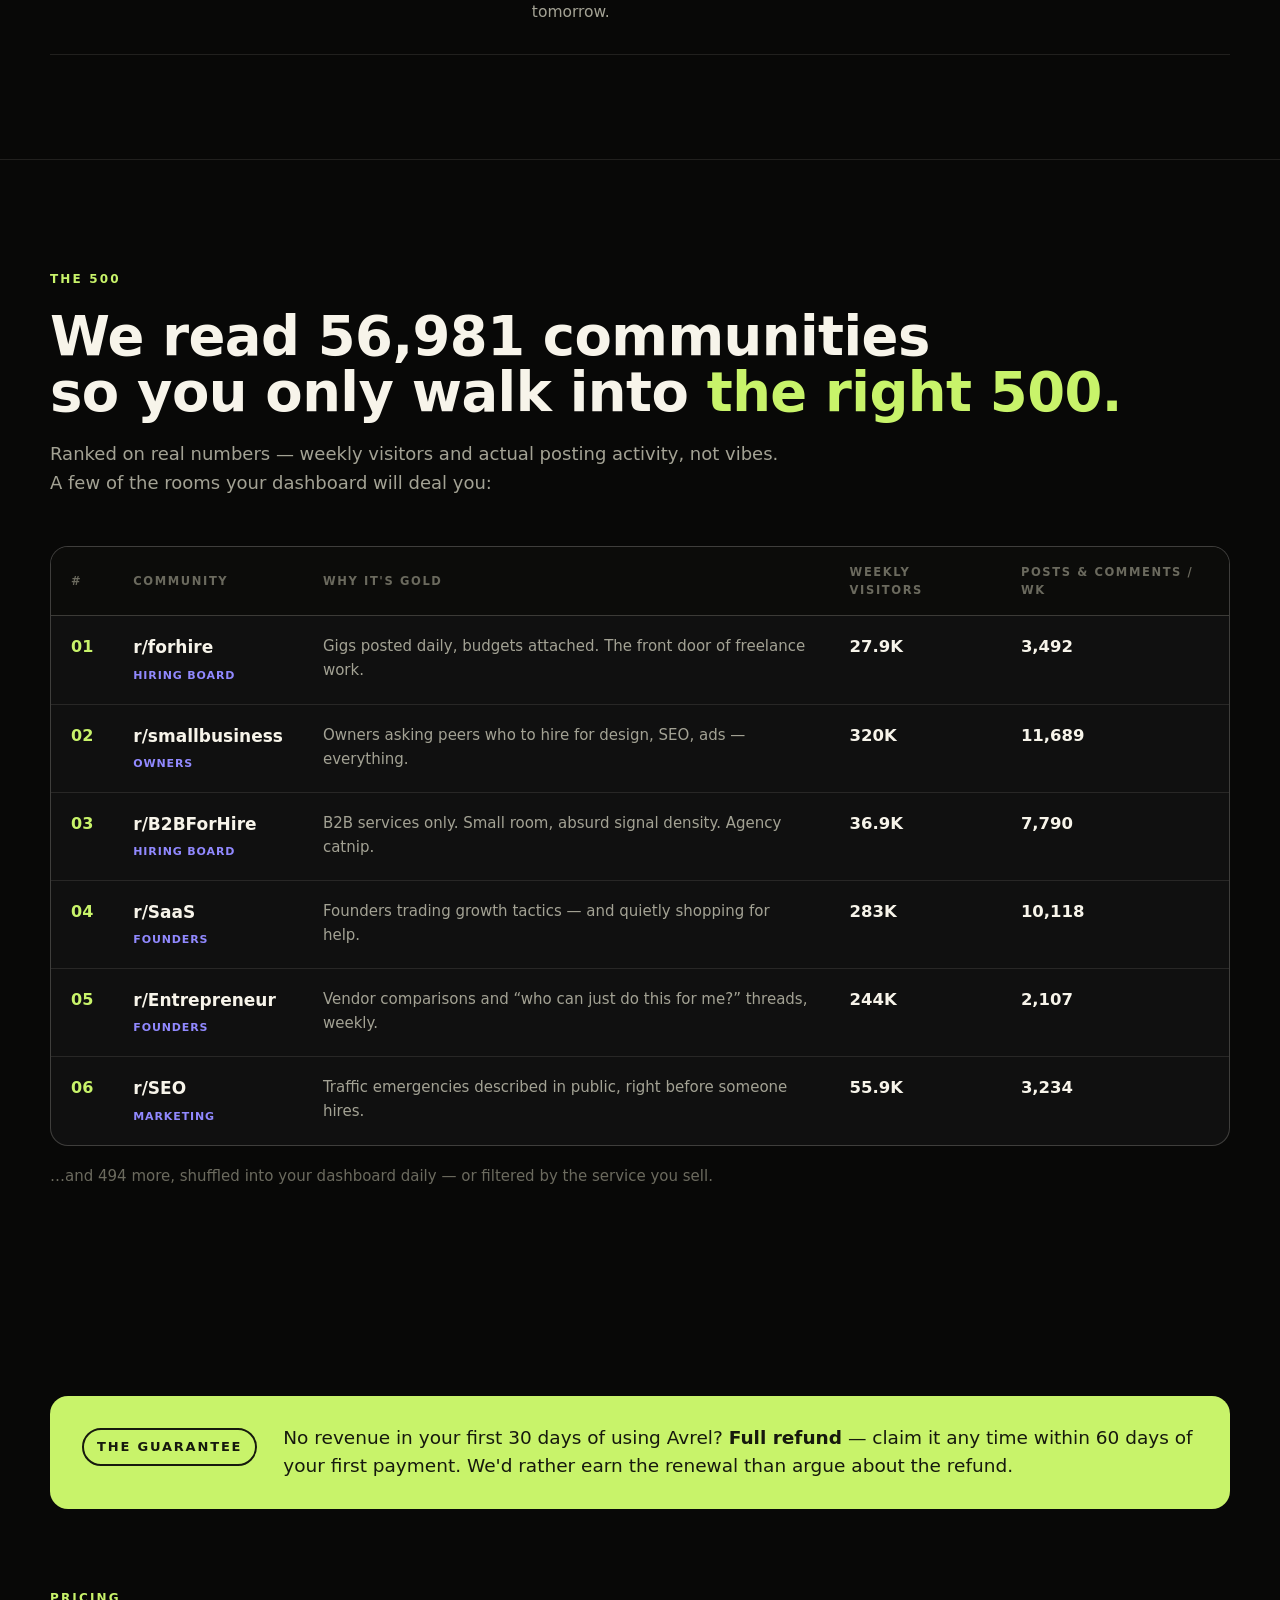
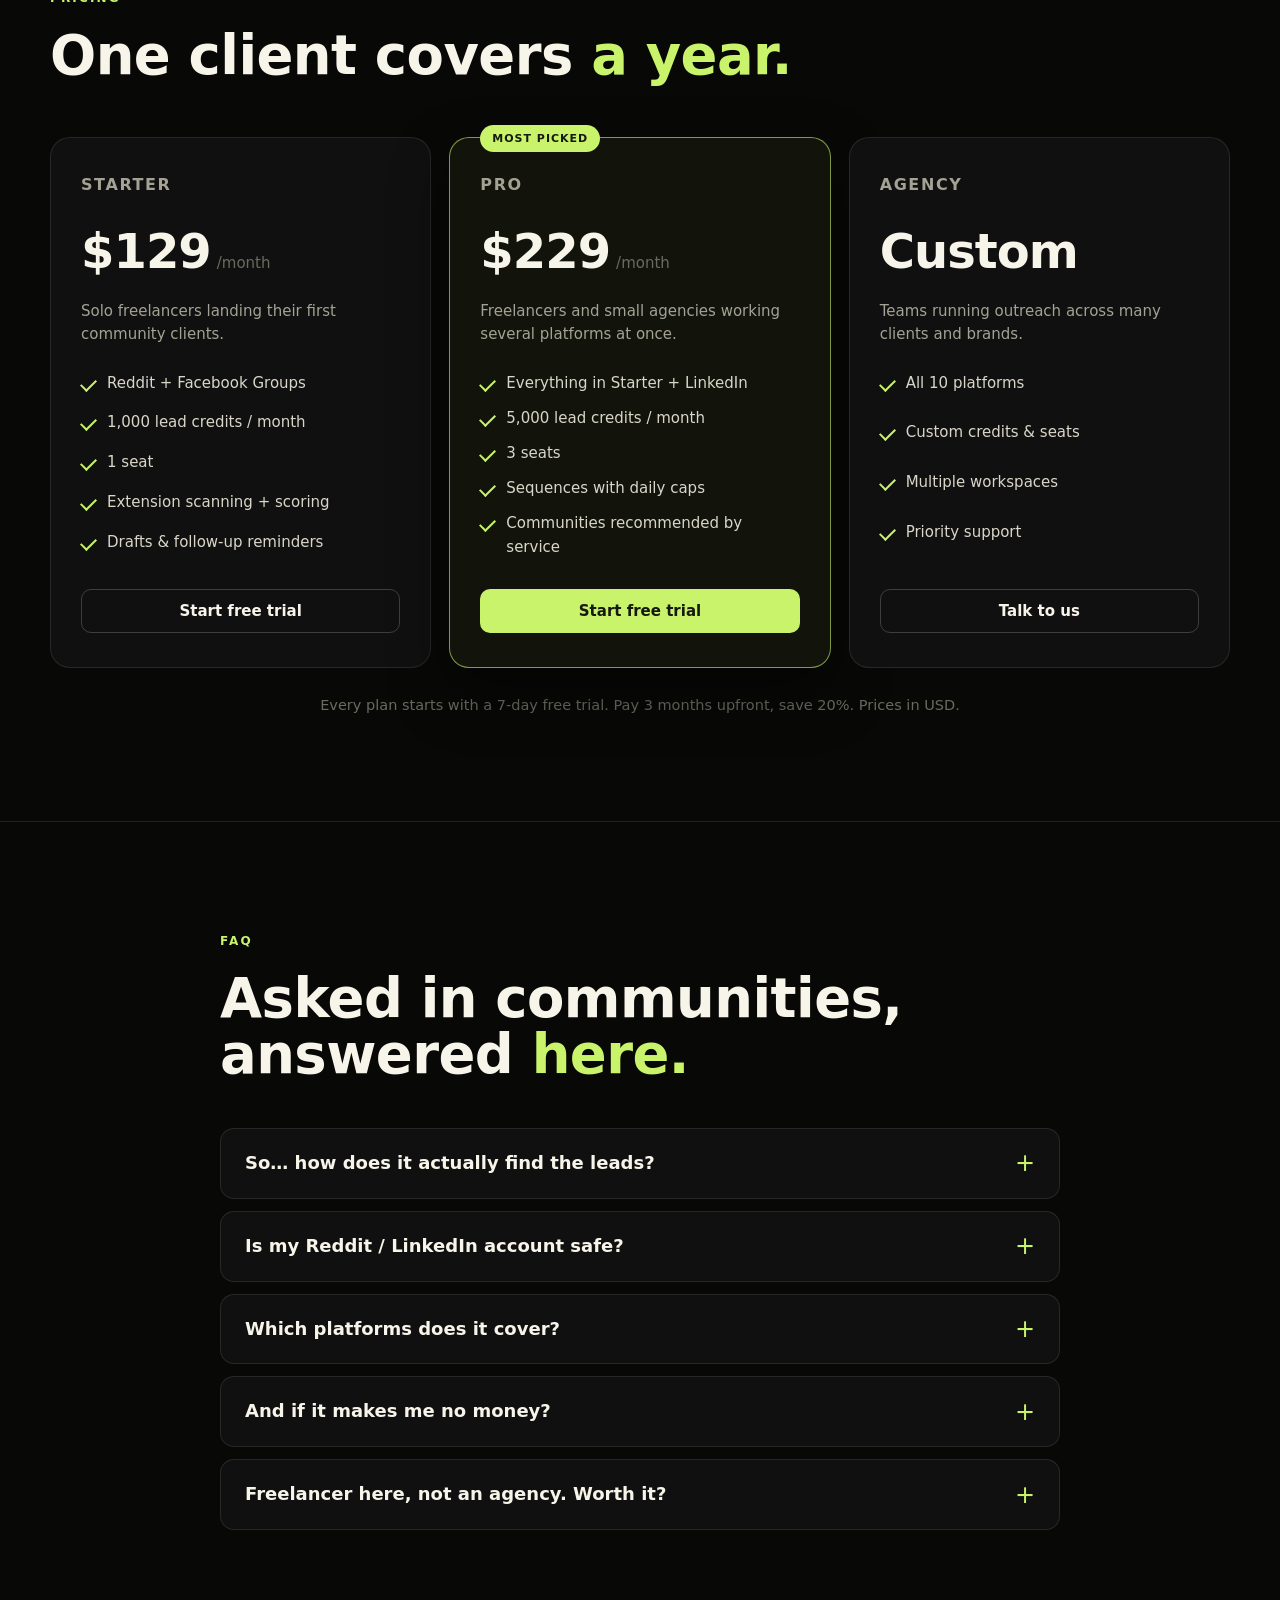
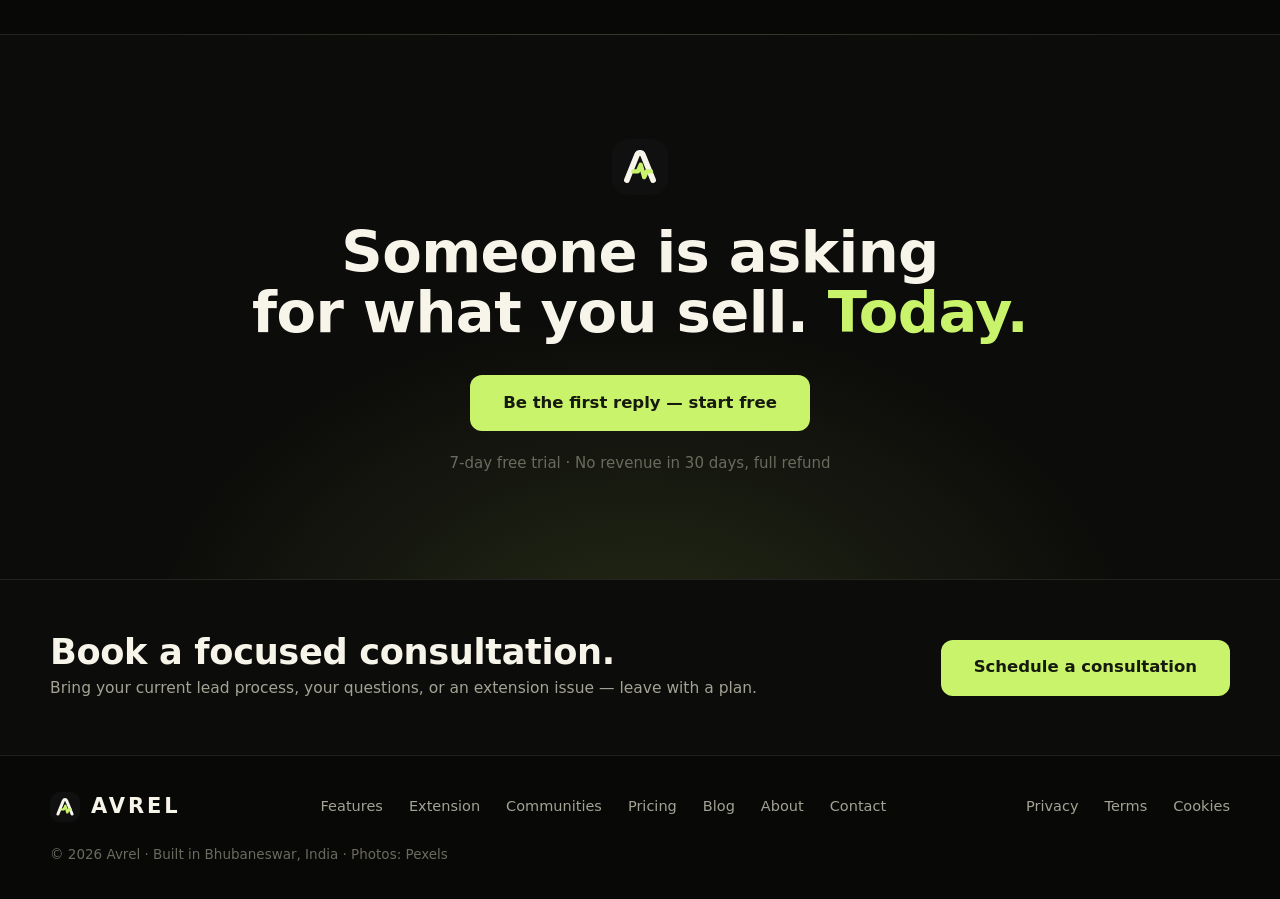
==== commit c5af62de: "Add blog, legal (privacy/terms/cookies), lead + ROI calculators, promo countdown banner, consultatio" ====
--- a/index.html
+++ b/index.html
@@ -12,6 +12,12 @@
 <body>
 <div class="scroll-progress" id="scrollProgress" aria-hidden="true"></div>
 
+<div class="promo-banner" role="region" aria-label="Prepay offer">
+  <p><strong>Prepay &amp; save:</strong> Save 20% when you pay 3 months together.
+  <span class="promo-count" id="promoCountdown">Ends soon</span></p>
+  <a href="pricing.html">See plans →</a>
+</div>
+
 <header class="nav" id="top">
   <div class="wrap nav-in">
     <a class="brand" href="index.html" aria-label="Avrel home">
@@ -23,6 +29,7 @@
       <a href="extension.html">Extension</a>
       <a href="communities.html">Communities</a>
       <a href="pricing.html">Pricing</a>
+      <a href="blog.html">Blog</a>
       <a href="about.html">About</a>
       <a href="faq.html">FAQ</a>
     </nav>
@@ -149,6 +156,31 @@
     </div>
   </section>
 
+
+  <!-- ============ PHOTO BAND + COUNTERS ============ -->
+  <section class="section section-line">
+    <div class="wrap">
+      <p class="eyebrow reveal">Who it's for</p>
+      <h2 class="reveal">Built for the person who <em>is</em> the sales team.</h2>
+      <div class="photo-duo">
+        <figure class="photo-card reveal">
+          <img src="assets/photo-3769021.jpg" alt="A freelancer smiling at her laptop" loading="lazy">
+          <figcaption><strong>The solo freelancer</strong><span>No SDR, no agency retainer — just you, a laptop, and buyers asking in public.</span></figcaption>
+        </figure>
+        <figure class="photo-card reveal">
+          <img src="assets/photo-3184291.jpg" alt="A small agency team shaking hands with a new client" loading="lazy">
+          <figcaption><strong>The small agency</strong><span>Three people, forty communities, one pipeline that never sleeps.</span></figcaption>
+        </figure>
+      </div>
+      <div class="counters reveal">
+        <div class="counter"><strong><span data-count="56981">0</span></strong><span>communities analysed</span></div>
+        <div class="counter"><strong><span data-count="500">0</span></strong><span>curated into your dashboard</span></div>
+        <div class="counter"><strong><span data-count="10">0</span></strong><span>platforms, one extension</span></div>
+        <div class="counter"><strong>30-day</strong><span>money-back guarantee</span></div>
+      </div>
+    </div>
+  </section>
+
   <!-- ============ HOW IT WORKS ============ -->
   <section class="section section-line" id="how">
     <div class="wrap">
@@ -170,6 +202,28 @@
           <h3>You reply first</h3>
           <p>Matches land in your dashboard scored and explained, draft already written. Approve it, tweak it, or queue a follow-up sequence with daily caps. First credible reply usually takes the conversation. Now it's yours.</p>
         </article>
+      </div>
+    </div>
+  </section>
+
+
+  <!-- ============ LEAD CALCULATOR ============ -->
+  <section class="section section-line">
+    <div class="wrap calc-wrap">
+      <div class="reveal">
+        <p class="eyebrow">Lead calculator</p>
+        <h2>How many buyers are<br>you <em>walking past?</em></h2>
+        <p class="section-sub">The working model behind Avrel: an active scanner finds roughly <strong>10–15 qualified leads per platform, per day</strong>. Move the slider — that's a 22-day working month.</p>
+      </div>
+      <div class="calc-card reveal" id="leadCalc">
+        <label class="calc-label">Platforms you scan <strong id="lcPlatformsOut">2</strong></label>
+        <input type="range" id="lcPlatforms" min="1" max="5" step="1" value="2" aria-label="Platforms you scan">
+        <div class="calc-outputs">
+          <div><strong id="lcDaily">20–30</strong><span>qualified leads / day</span></div>
+          <div><strong id="lcMonthly">440–660</strong><span>qualified leads / month</span></div>
+        </div>
+        <p class="calc-plan" id="lcPlan">Fits the <b>Starter</b> plan — 1,000 saved-lead credits cover it.</p>
+        <p class="calc-note">An average for illustration, not a guarantee. Your niche, keywords and platform activity decide the real number.</p>
       </div>
     </div>
   </section>
@@ -335,6 +389,7 @@
 
   <!-- ============ FINAL CTA ============ -->
   
+  
   <section class="cta-band">
     <div class="wrap cta-in reveal">
       <img src="assets/mark.svg" alt="" width="56" height="56">
@@ -350,6 +405,16 @@
   <span class="toast-dot"></span>
   <div><strong id="toastTitle">New signal</strong><span id="toastText"></span></div>
 </div>
+
+<section class="consult-band">
+  <div class="wrap consult-in reveal">
+    <div>
+      <h2>Book a focused consultation.</h2>
+      <p>Bring your current lead process, your questions, or an extension issue — leave with a plan.</p>
+    </div>
+    <a class="btn btn-lime btn-lg" href="https://calendly.com/lunasticgold/consultation" target="_blank" rel="noopener">Schedule a consultation</a>
+  </div>
+</section>
 
 <footer class="footer">
   <div class="wrap foot-in">
@@ -362,12 +427,45 @@
       <a href="extension.html">Extension</a>
       <a href="communities.html">Communities</a>
       <a href="pricing.html">Pricing</a>
+      <a href="blog.html">Blog</a>
       <a href="about.html">About</a>
       <a href="contact.html">Contact</a>
     </nav>
+    <nav aria-label="Legal">
+      <a href="privacy.html">Privacy</a>
+      <a href="terms.html">Terms</a>
+      <a href="cookie-policy.html">Cookies</a>
+    </nav>
     <p>© 2026 Avrel · Built in Bhubaneswar, India · Photos: Pexels</p>
   </div>
 </footer>
+
+<button class="assistant-btn" id="assistantBtn" aria-label="Open the Avrel product assistant" aria-expanded="false">
+  <svg width="22" height="22" viewBox="0 0 24 24" fill="none" aria-hidden="true"><path d="M21 11.5a8.5 8.5 0 0 1-8.5 8.5c-1.3 0-2.6-.3-3.7-.8L3 20l.9-5.3A8.5 8.5 0 1 1 21 11.5Z" stroke="currentColor" stroke-width="2" stroke-linejoin="round"/></svg>
+  <span>Ask Avrel</span>
+</button>
+<div class="assistant-panel" id="assistantPanel" hidden role="dialog" aria-label="Avrel product assistant">
+  <div class="assistant-head">
+    <strong>Avrel assistant</strong>
+    <span>Quick answers, no waiting</span>
+    <button class="assistant-close" id="assistantClose" aria-label="Close assistant">✕</button>
+  </div>
+  <div class="assistant-body" id="assistantBody">
+    <div class="a-msg a-bot">Hi — ask me about pricing, how scanning works, safety, the free trial, or the refund guarantee. Tap a topic or type your question.</div>
+  </div>
+  <div class="assistant-chips" id="assistantChips">
+    <button type="button" data-q="pricing">Pricing</button>
+    <button type="button" data-q="scan">How scanning works</button>
+    <button type="button" data-q="safe">Is it safe?</button>
+    <button type="button" data-q="trial">Free trial</button>
+    <button type="button" data-q="refund">Refund guarantee</button>
+    <button type="button" data-q="human">Talk to a human</button>
+  </div>
+  <form class="assistant-form" id="assistantForm">
+    <input type="text" id="assistantInput" placeholder="Type a question…" aria-label="Type a question" autocomplete="off">
+    <button type="submit">Ask</button>
+  </form>
+</div>
 
 <script src="script.js"></script>
 </body>
--- a/styles.css
+++ b/styles.css
@@ -48,7 +48,7 @@
 .nav-in { display: flex; align-items: center; justify-content: space-between; gap: 20px; height: 72px; }
 .brand { display: inline-flex; align-items: center; gap: 11px; font-family: var(--font-head); font-size: 21px; font-weight: 900; letter-spacing: .14em; }
 .brand img { border-radius: 10px; }
-.nav-links { display: flex; gap: 34px; }
+.nav-links { display: flex; gap: 26px; }
 .nav-links a { color: var(--muted); font-size: 15px; font-weight: 500; transition: color .15s; }
 .nav-links a:hover { color: var(--cream); }
 .nav-cta { display: flex; align-items: center; gap: 6px; }
@@ -381,3 +381,124 @@
   .signal-toast { left: 16px; right: 16px; max-width: none; }
   .counters { grid-template-columns: 1fr 1fr; }
 }
+
+/* ================= global additions ================= */
+.promo-banner {
+  background: var(--lime); color: var(--lime-ink);
+  display: flex; align-items: center; justify-content: center; gap: 14px 28px; flex-wrap: wrap;
+  padding: 10px 20px; font-size: 14px; text-align: center;
+}
+.promo-banner p { display: inline-flex; align-items: center; gap: 14px; flex-wrap: wrap; justify-content: center; }
+.promo-banner a { font-weight: 800; text-decoration: underline; text-underline-offset: 3px; white-space: nowrap; }
+.promo-count {
+  font-family: var(--font-head); font-weight: 800; font-size: 12.5px; letter-spacing: .06em;
+  border: 1.5px solid var(--lime-ink); border-radius: 999px; padding: 3px 11px; white-space: nowrap;
+}
+.consult-band { border-top: 1px solid var(--line); background: var(--bg-2); padding: 54px 0; }
+.consult-in { display: flex; align-items: center; justify-content: space-between; gap: 22px; flex-wrap: wrap; }
+.consult-in h2 { font-size: clamp(1.6rem, 3vw, 2.2rem); }
+.consult-in p { color: var(--muted); margin-top: 6px; font-size: 15.5px; }
+
+/* product assistant */
+.assistant-btn {
+  position: fixed; right: 22px; bottom: 22px; z-index: 95;
+  display: inline-flex; align-items: center; gap: 9px;
+  background: var(--lime); color: var(--lime-ink); border: 0; cursor: pointer;
+  font: inherit; font-weight: 800; font-size: 15px;
+  padding: 13px 20px; border-radius: 999px; box-shadow: 0 16px 40px rgba(0,0,0,.5);
+  transition: transform .18s ease;
+}
+.assistant-btn:hover { transform: translateY(-2px); }
+.assistant-panel {
+  position: fixed; right: 22px; bottom: 86px; z-index: 96;
+  width: min(370px, calc(100vw - 32px));
+  background: #101010; border: 1px solid var(--line-strong); border-radius: 18px;
+  box-shadow: 0 30px 70px rgba(0,0,0,.6); overflow: hidden;
+}
+.assistant-panel[hidden] { display: none; }
+.assistant-head { display: flex; align-items: baseline; gap: 10px; padding: 16px 18px 12px; border-bottom: 1px solid var(--line); }
+.assistant-head strong { font-family: var(--font-head); font-size: 16.5px; }
+.assistant-head span { color: var(--faint); font-size: 12.5px; }
+.assistant-close { margin-left: auto; background: none; border: 0; color: var(--muted); font-size: 15px; cursor: pointer; padding: 4px; }
+.assistant-close:hover { color: var(--cream); }
+.assistant-body { padding: 16px 18px; max-height: 300px; overflow-y: auto; display: grid; gap: 10px; }
+.a-msg { font-size: 14.5px; line-height: 1.6; padding: 11px 14px; border-radius: 13px; max-width: 92%; }
+.a-bot { background: var(--panel-2); color: #d9d6c9; border-bottom-left-radius: 4px; }
+.a-user { background: var(--lime); color: var(--lime-ink); font-weight: 600; justify-self: end; border-bottom-right-radius: 4px; }
+.a-msg a { color: var(--lime); font-weight: 700; text-decoration: underline; text-underline-offset: 2px; }
+.a-user a { color: var(--lime-ink); }
+.assistant-chips { display: flex; flex-wrap: wrap; gap: 7px; padding: 0 18px 12px; }
+.assistant-chips button {
+  background: transparent; border: 1px solid var(--line-strong); color: var(--muted);
+  font: inherit; font-size: 12.5px; font-weight: 600; padding: 6px 12px; border-radius: 999px; cursor: pointer;
+}
+.assistant-chips button:hover { border-color: var(--lime); color: var(--cream); }
+.assistant-form { display: flex; gap: 8px; padding: 12px 18px 16px; border-top: 1px solid var(--line); }
+.assistant-form input { flex: 1; min-width: 0; background: var(--bg-2); border: 1px solid var(--line-strong); border-radius: 10px; padding: 10px 13px; color: var(--cream); font: inherit; font-size: 14px; outline: none; }
+.assistant-form input:focus { border-color: var(--lime); }
+.assistant-form button { background: var(--lime); color: var(--lime-ink); border: 0; border-radius: 10px; padding: 0 18px; font: inherit; font-weight: 800; font-size: 14px; cursor: pointer; }
+
+/* toast moves left so it never fights the assistant button */
+.signal-toast { right: auto; left: 22px; }
+
+/* calculators */
+.calc-wrap { display: grid; grid-template-columns: 1fr 1fr; gap: 48px; align-items: start; }
+.calc-card { background: var(--panel); border: 1px solid var(--line-strong); border-radius: 20px; padding: 30px; }
+.calc-label { display: grid; gap: 9px; font-size: 13.5px; font-weight: 700; color: var(--muted); margin-bottom: 20px; }
+.calc-label strong { color: var(--lime); font-family: var(--font-head); }
+.calc-card input[type="range"] { width: 100%; accent-color: var(--lime); height: 28px; cursor: pointer; }
+.calc-card input[type="number"], .calc-card select {
+  background: var(--bg-2); border: 1px solid var(--line-strong); border-radius: 10px;
+  padding: 11px 13px; color: var(--cream); font: inherit; font-size: 15.5px; font-weight: 400; outline: none; width: 100%;
+}
+.calc-card input[type="number"]:focus, .calc-card select:focus { border-color: var(--lime); }
+.calc-outputs { display: flex; flex-wrap: wrap; gap: 18px 40px; border-top: 1px solid var(--line); padding-top: 22px; margin-top: 4px; }
+.calc-outputs strong { display: block; font-family: var(--font-head); font-size: 32px; font-weight: 900; color: var(--lime); line-height: 1.1; }
+.calc-outputs span { color: var(--muted); font-size: 13.5px; }
+.calc-plan { margin-top: 18px; font-size: 15px; color: var(--muted); }
+.calc-plan b { color: var(--cream); }
+.calc-note { margin-top: 10px; color: var(--faint); font-size: 13px; line-height: 1.55; }
+.roi-wrap { margin-top: 84px; }
+.roi-grid { display: grid; grid-template-columns: 1fr 1fr; gap: 4px 18px; }
+.roi-grid .calc-label { margin-bottom: 16px; }
+
+/* blog */
+.blog-grid { display: grid; grid-template-columns: repeat(3, 1fr); gap: 14px; }
+.post-card { border: 1px solid var(--line); border-radius: 16px; padding: 24px; background: var(--panel); display: flex; flex-direction: column; gap: 10px; transition: transform .18s, border-color .18s; }
+.post-card:hover { transform: translateY(-3px); border-color: rgba(200,243,106,.45); }
+.post-card h3 { font-family: var(--font-head); font-size: 19.5px; font-weight: 800; line-height: 1.3; }
+.post-card h3 a:hover { color: var(--lime); }
+.post-card p { color: var(--muted); font-size: 14.5px; line-height: 1.6; flex: 1; }
+.post-meta { display: flex; justify-content: space-between; gap: 12px; border-top: 1px solid var(--line); padding-top: 13px; font-size: 13px; color: var(--faint); }
+.post-meta a { color: var(--lime); font-weight: 700; white-space: nowrap; }
+
+/* legal */
+.legal-wrap { max-width: 820px; }
+.legal-updated { color: var(--faint); font-size: 14px; margin-top: 14px; }
+.legal-sec { border-top: 1px solid var(--line); padding: 26px 0 4px; }
+.legal-sec h2 { font-family: var(--font-head); font-size: 22px; font-weight: 800; margin-bottom: 10px; }
+.legal-sec p { color: var(--muted); font-size: 16px; line-height: 1.75; }
+.legal-card { margin-top: 30px; border: 1px solid rgba(200,243,106,.4); background: #101208; border-radius: 16px; padding: 26px; }
+.legal-card h2 { font-family: var(--font-head); font-size: 20px; margin-bottom: 8px; }
+.legal-card p { color: var(--muted); }
+.legal-card a { color: var(--lime); font-weight: 700; }
+
+/* contact additions */
+.promise-strip {
+  margin-top: 18px; border: 1px dashed rgba(200,243,106,.45); border-radius: var(--radius);
+  padding: 20px 26px; display: flex; flex-wrap: wrap; gap: 8px 48px; background: #101208;
+}
+.promise-strip p { color: var(--muted); font-size: 15px; }
+.promise-strip strong { color: var(--cream); }
+
+@media (max-width: 1020px) {
+  .calc-wrap { grid-template-columns: 1fr; }
+  .blog-grid { grid-template-columns: repeat(2, 1fr); }
+}
+@media (max-width: 720px) {
+  .blog-grid { grid-template-columns: 1fr; }
+  .roi-grid { grid-template-columns: 1fr; }
+  .signal-toast { left: 16px; right: 16px; bottom: 92px; }
+  .assistant-panel { right: 16px; bottom: 86px; }
+  .promo-banner { font-size: 13px; }
+}
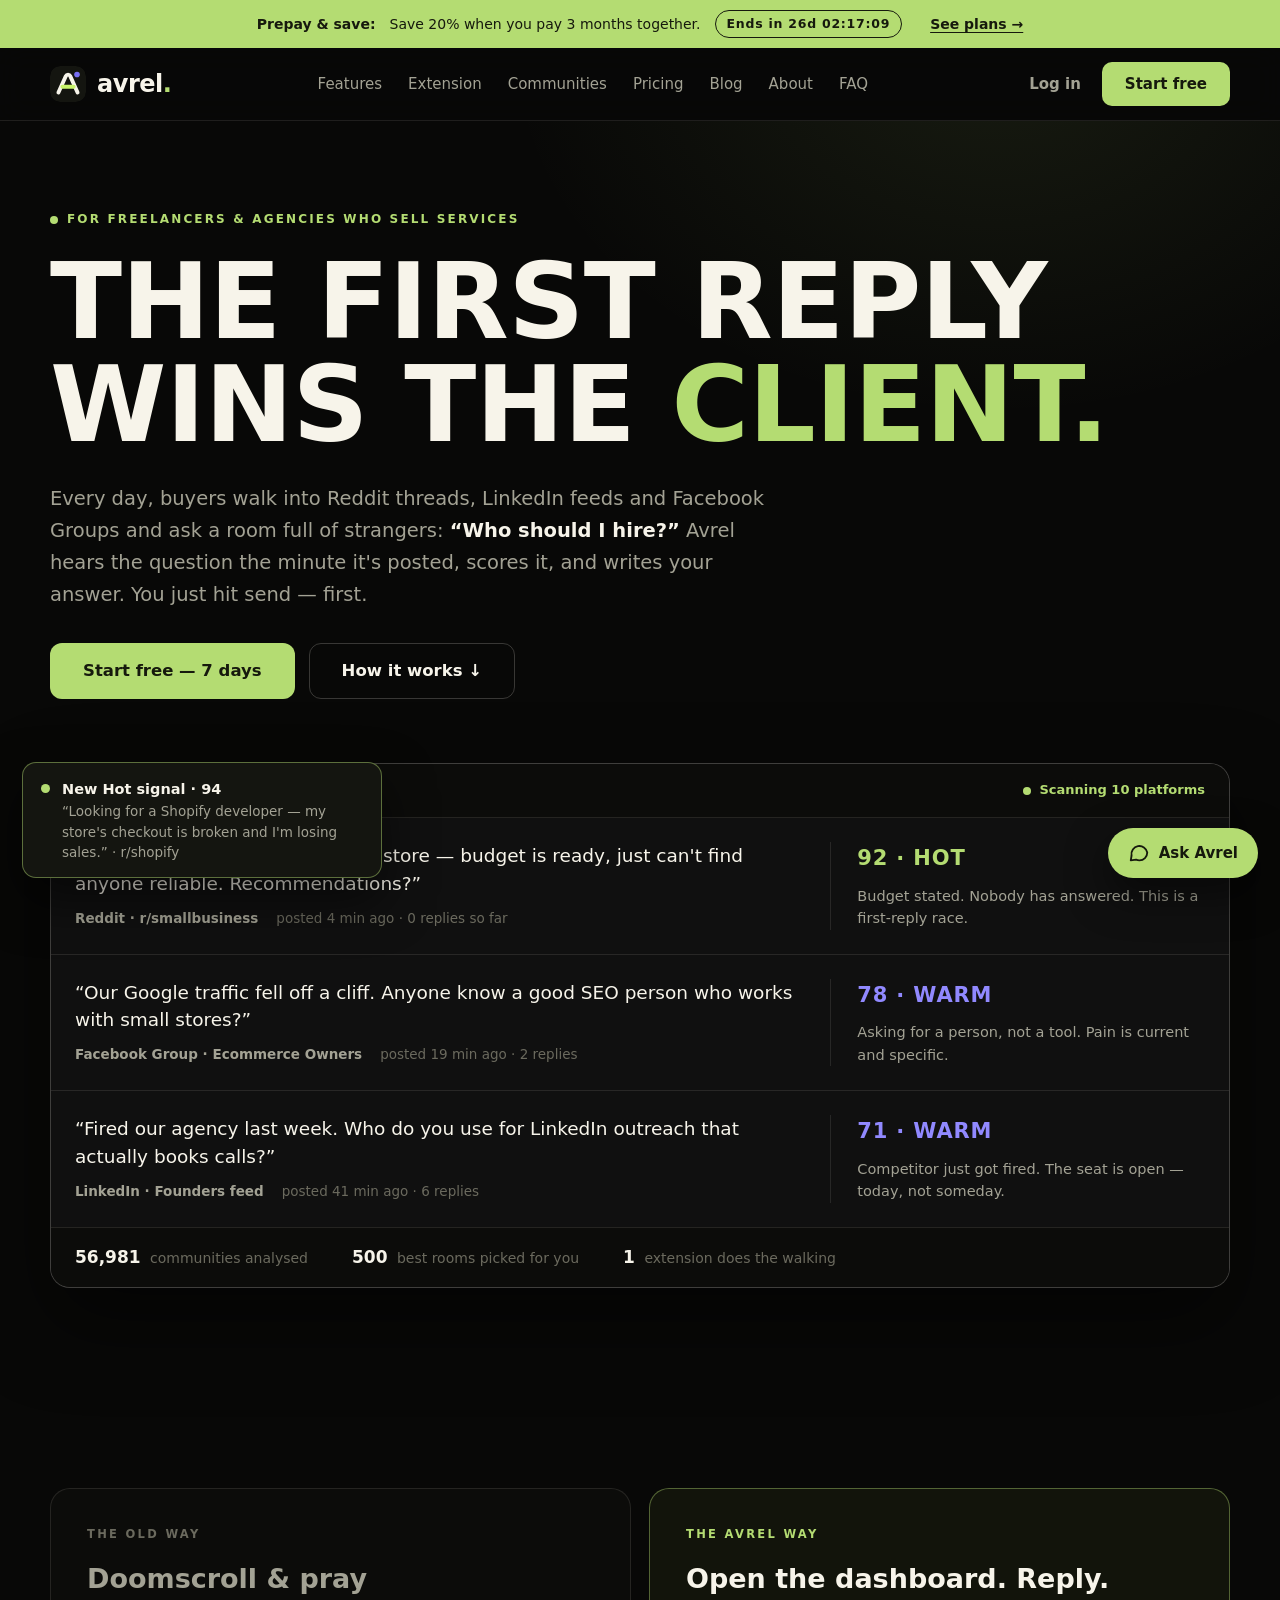
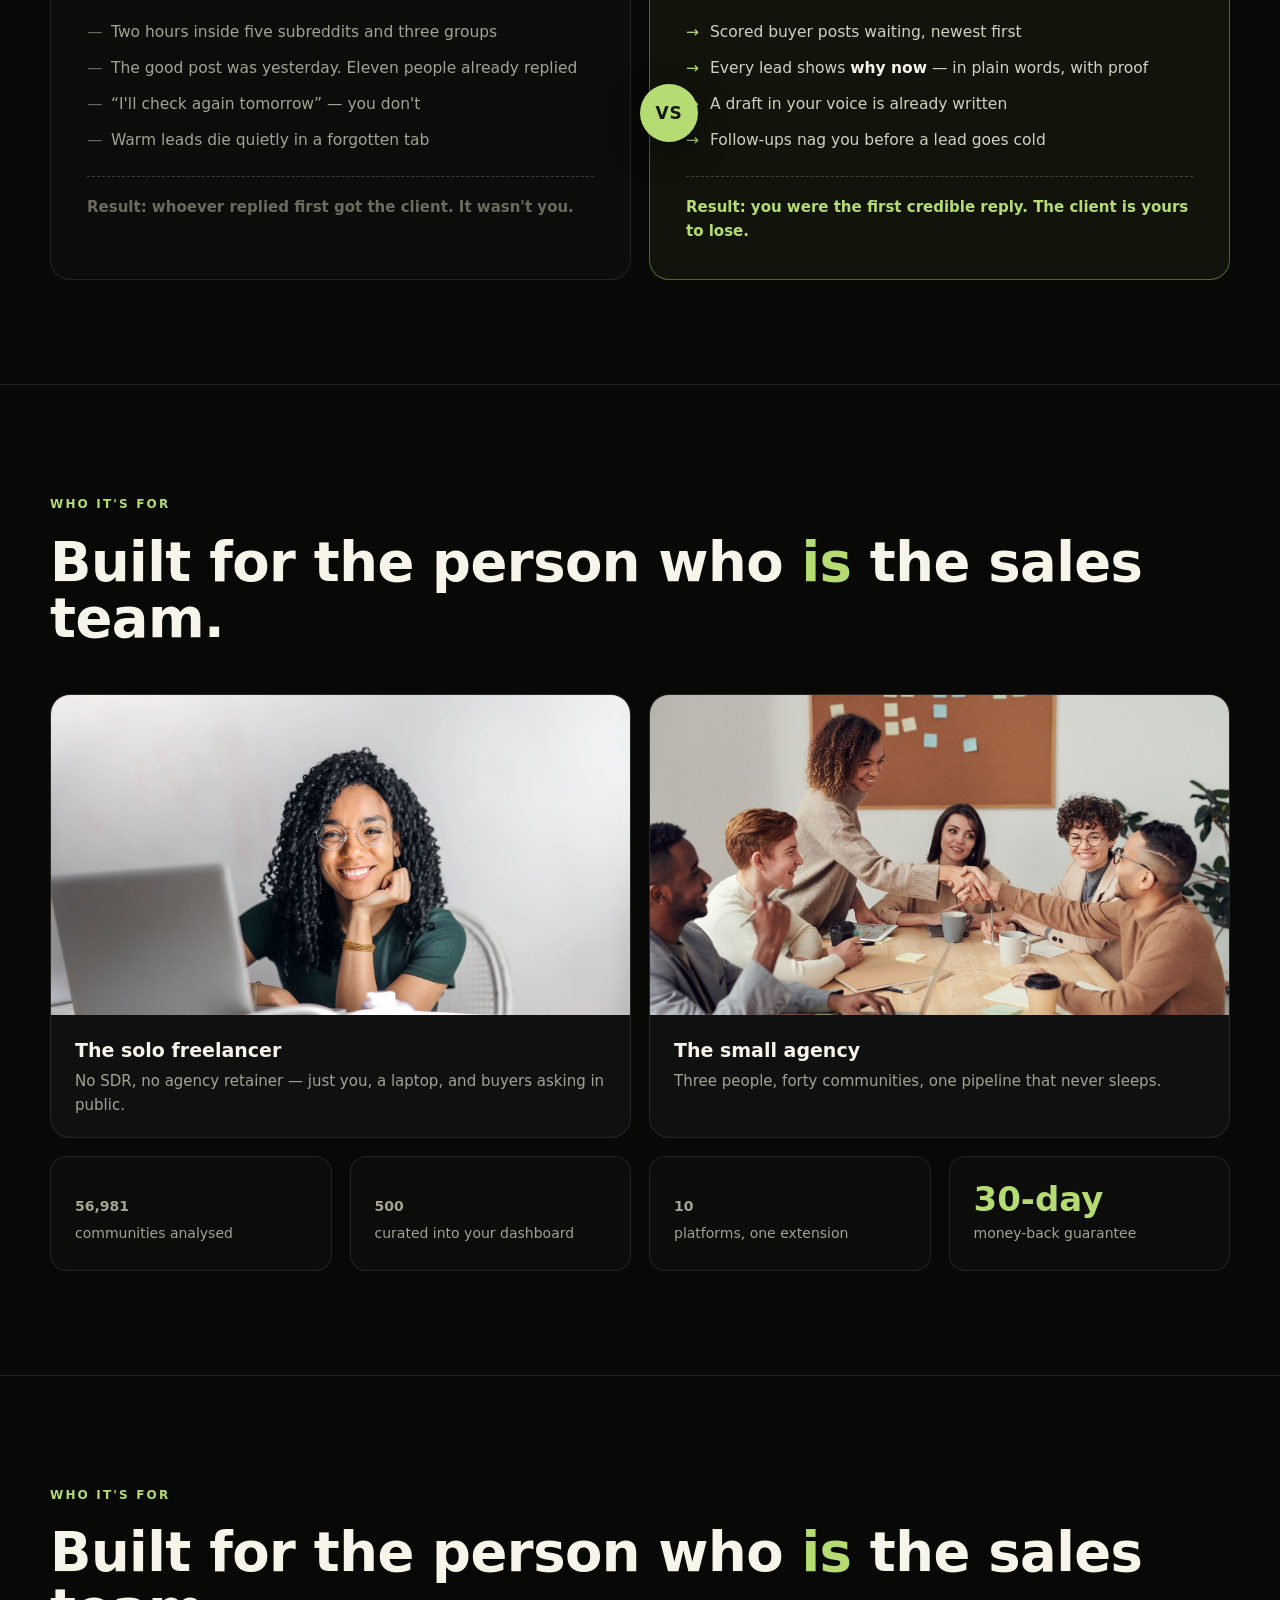
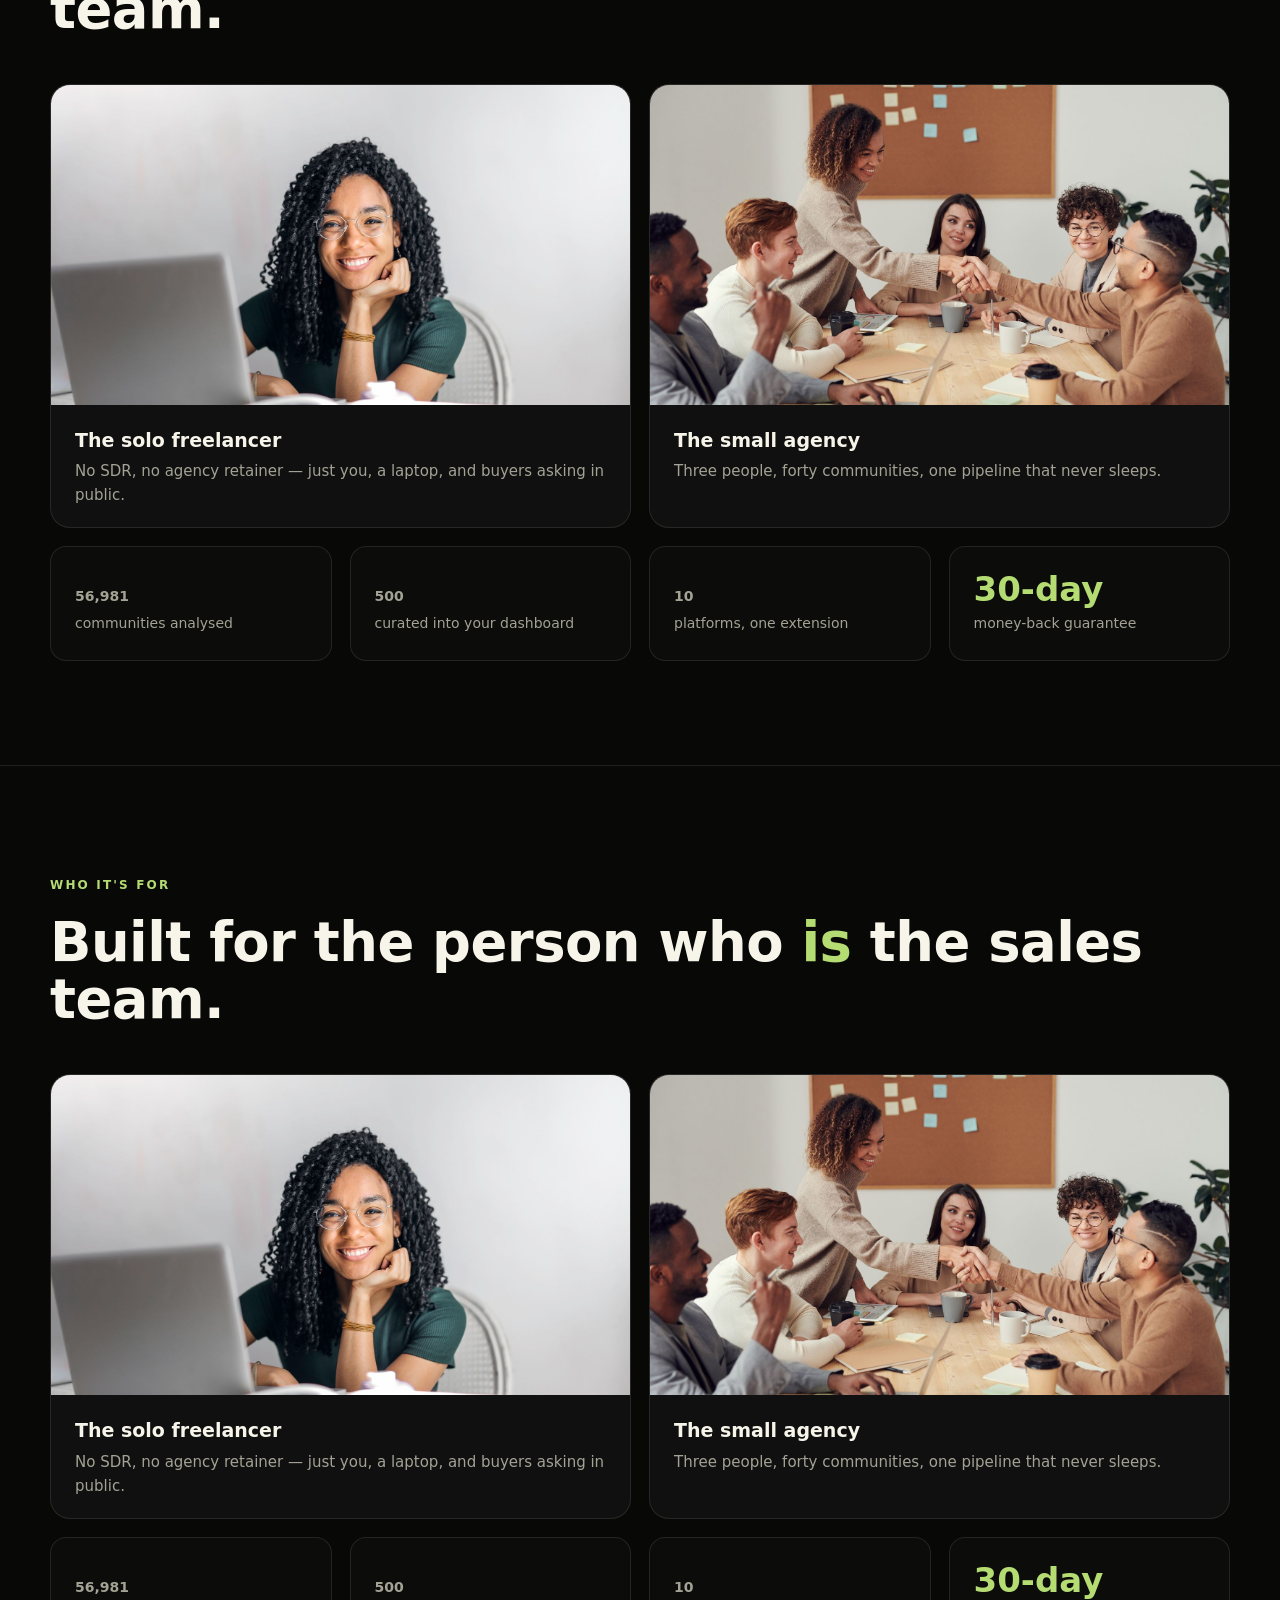
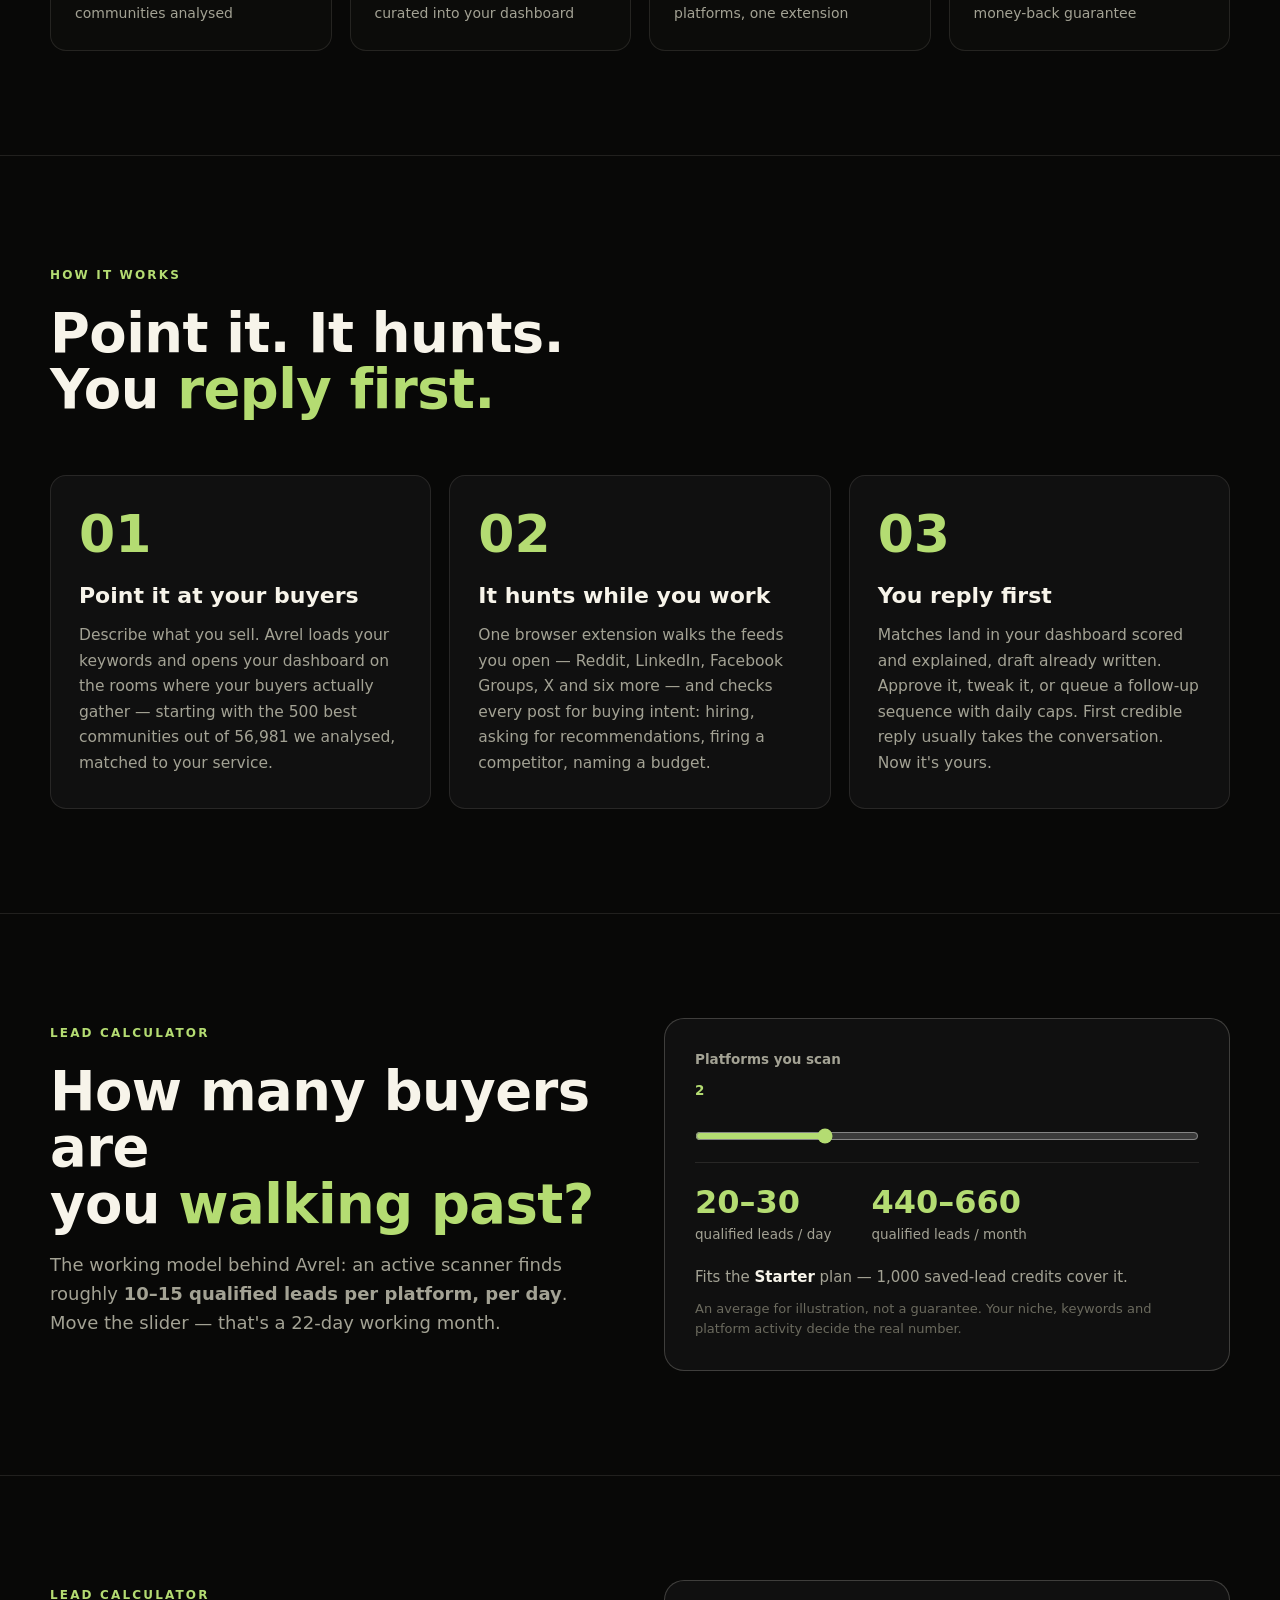
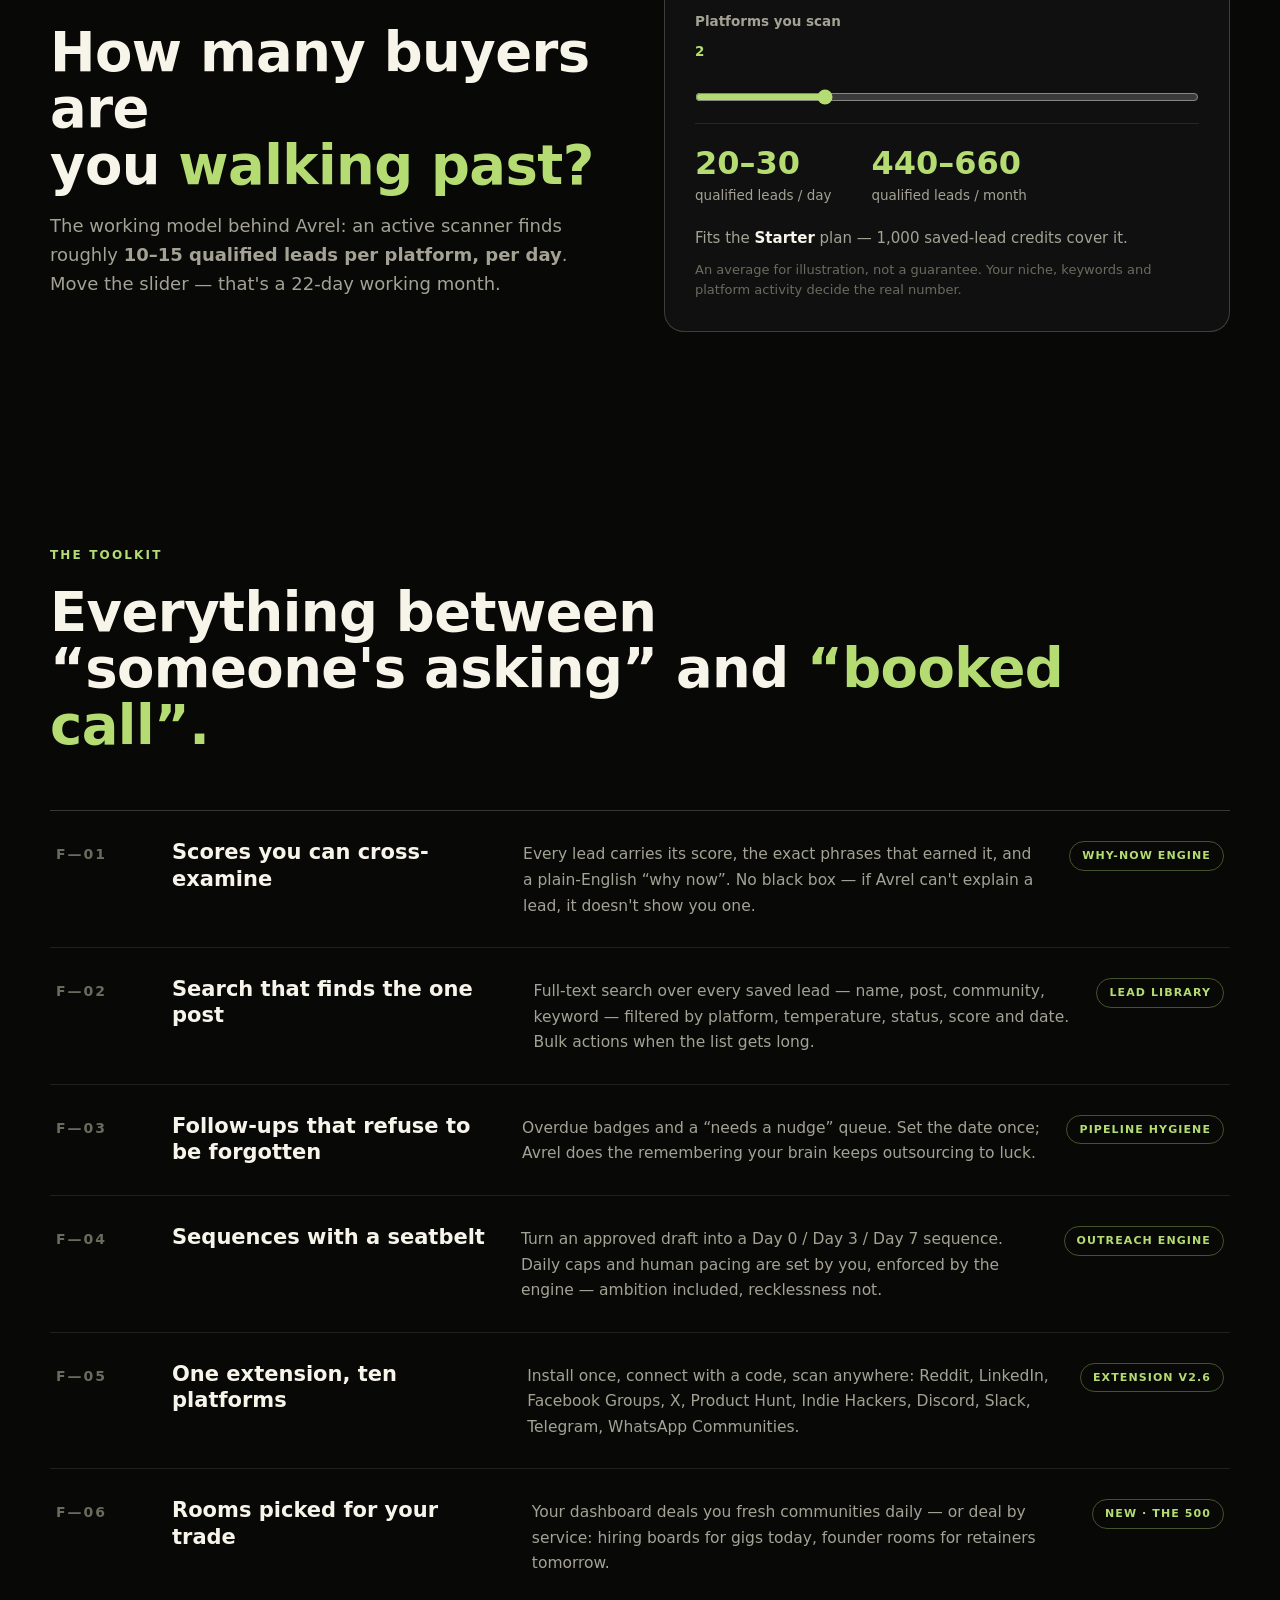
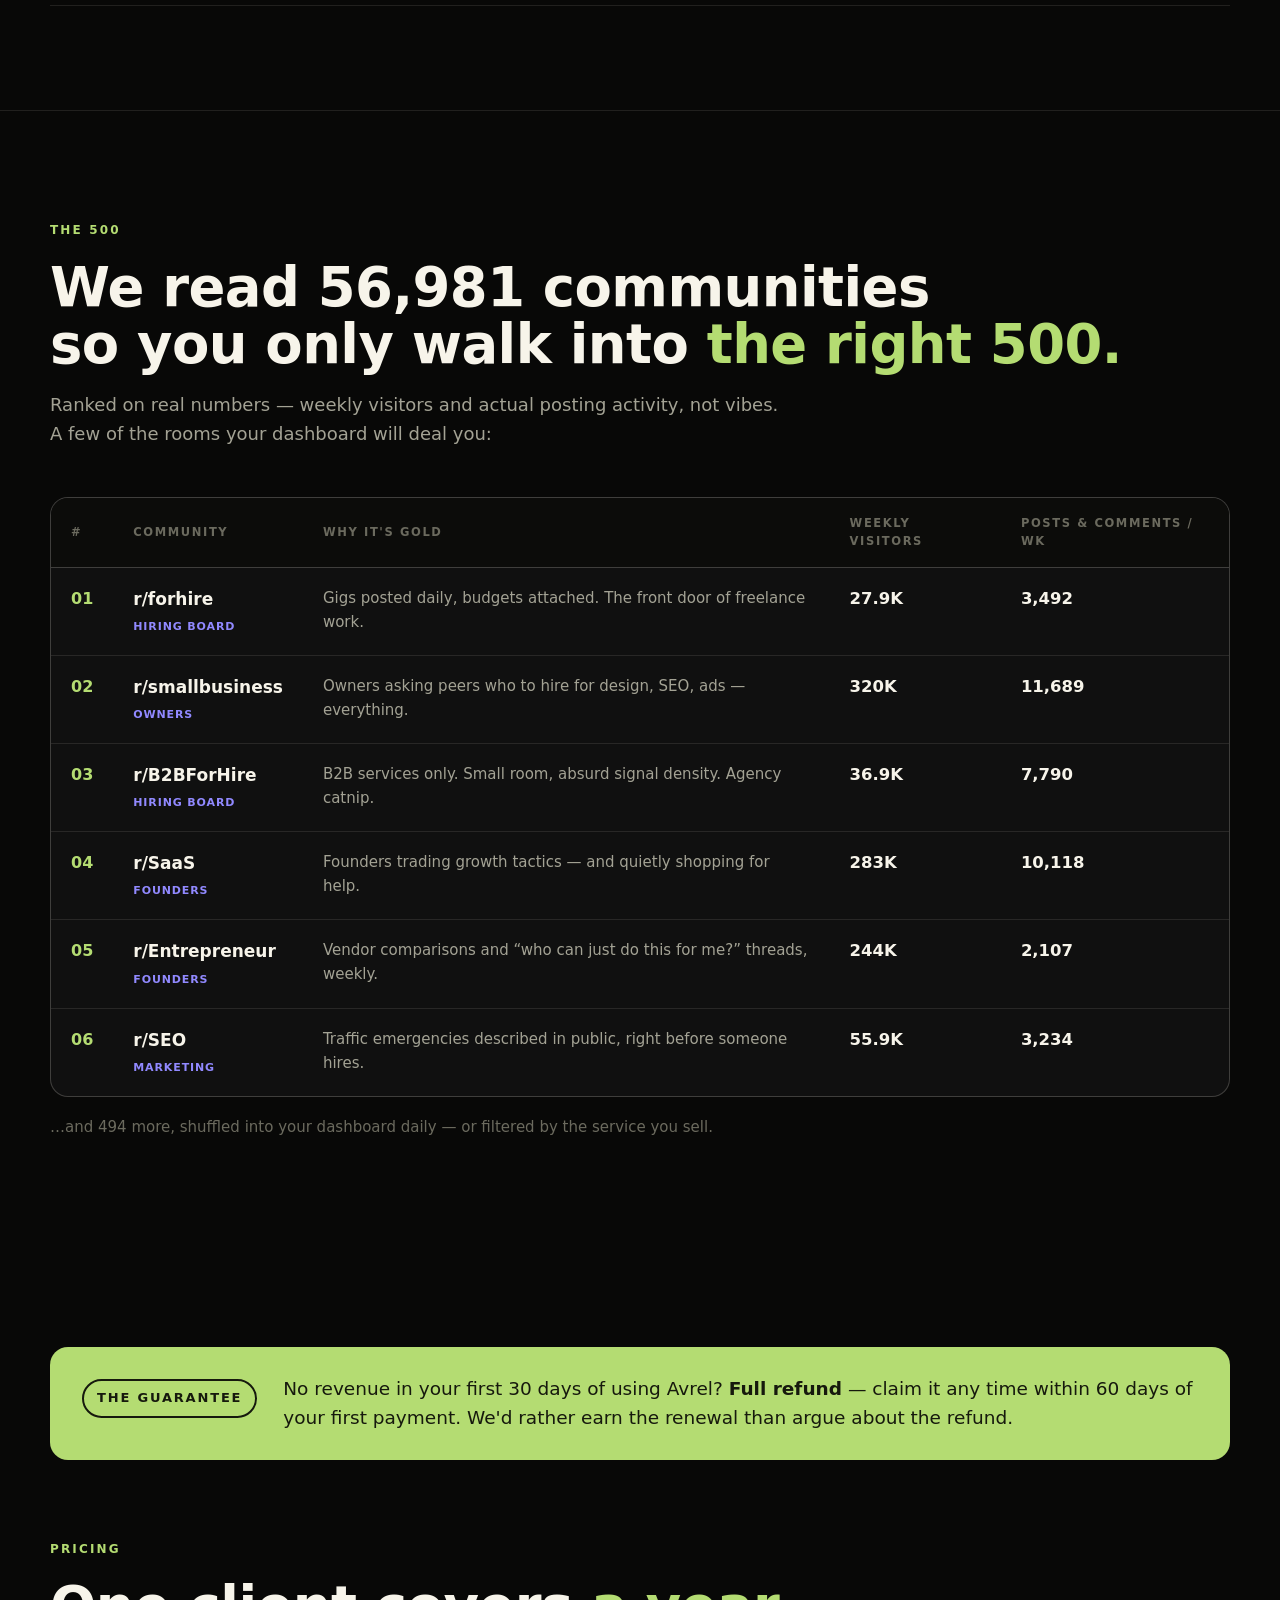
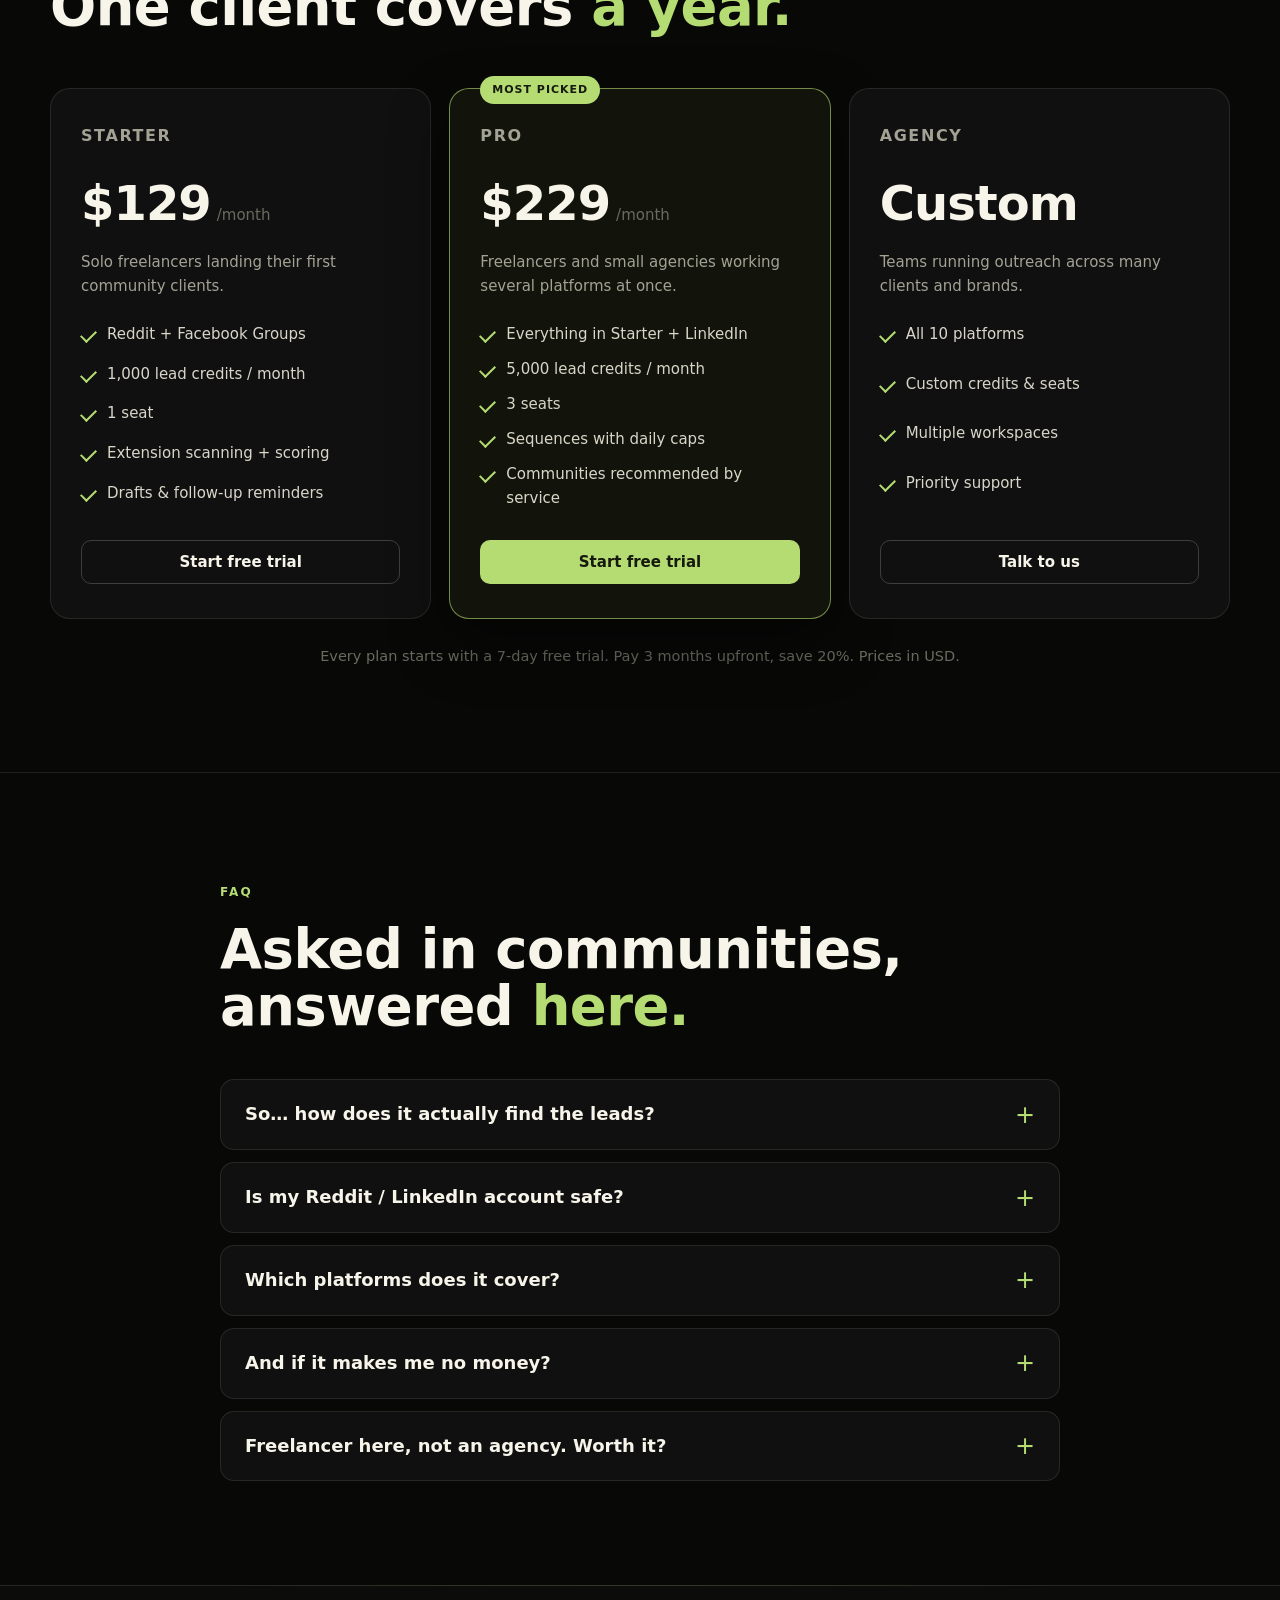
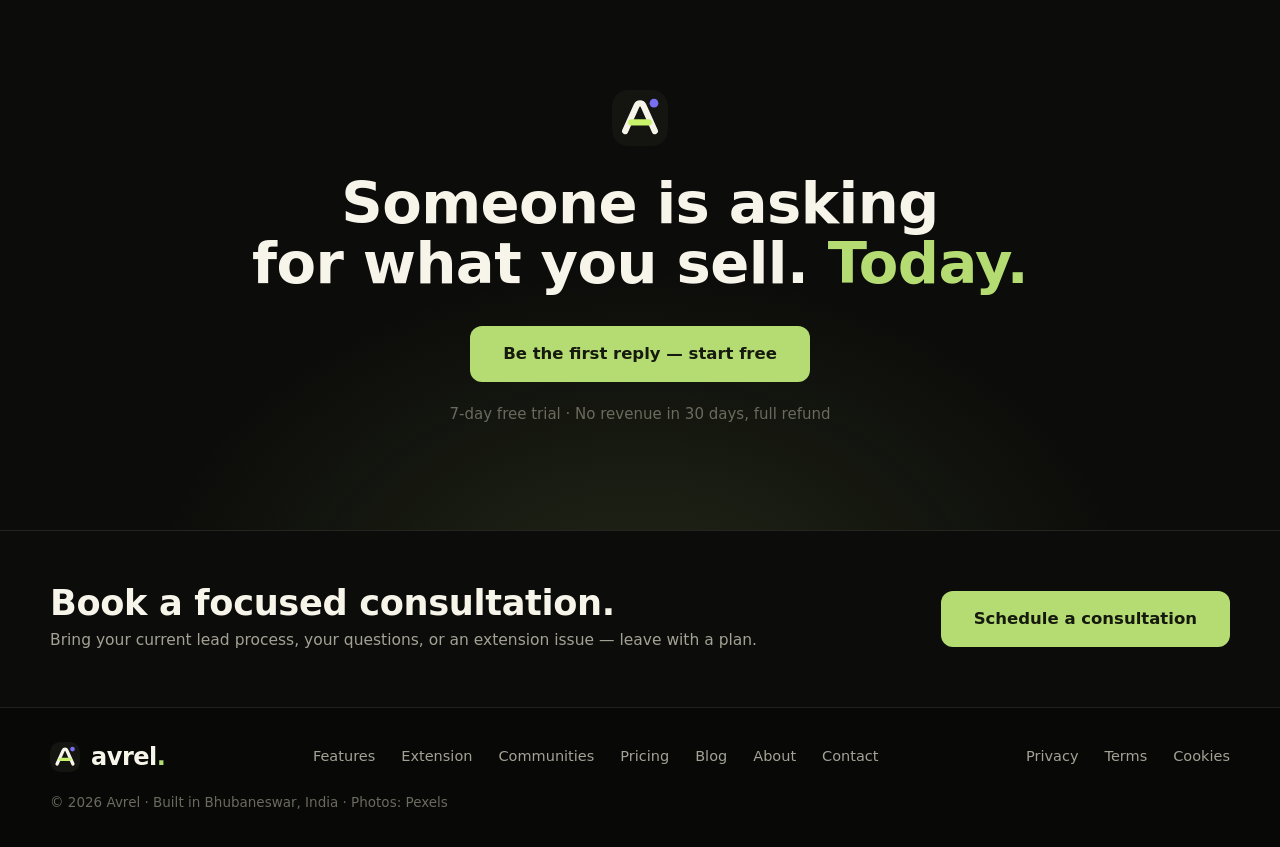
==== commit 1b141cd7: "Restore original Avrel logo (mark + avrel. wordmark) everywhere; soften lime #C8F36A -> #B4DC72 acro" ====
--- a/index.html
+++ b/index.html
@@ -5,7 +5,7 @@
 <meta name="viewport" content="width=device-width, initial-scale=1.0">
 <title>Avrel — The first reply wins the client</title>
 <meta name="description" content="Buyers ask strangers who to hire — in Reddit threads, LinkedIn feeds and Facebook Groups. Avrel finds those posts first, scores them, and writes your reply.">
-<link rel="icon" href="assets/mark.svg" type="image/svg+xml">
+<link rel="icon" href="assets/avrel-mark.svg" type="image/svg+xml">
 <link href="https://api.fontshare.com/v2/css?f[]=cabinet-grotesk@500,700,800,900&f[]=satoshi@400,500,700&display=swap" rel="stylesheet">
 <link rel="stylesheet" href="styles.css">
 </head>
@@ -21,8 +21,8 @@
 <header class="nav" id="top">
   <div class="wrap nav-in">
     <a class="brand" href="index.html" aria-label="Avrel home">
-      <img src="assets/mark.svg" alt="" width="36" height="36">
-      <span>AVREL</span>
+      <img src="assets/avrel-mark.svg" alt="" width="36" height="36">
+      <span class="brand-word">avrel<i>.</i></span>
     </a>
     <nav class="nav-links" id="navLinks" aria-label="Main">
       <a href="features.html">Features</a>
@@ -181,6 +181,31 @@
     </div>
   </section>
 
+
+  <!-- ============ PHOTO BAND + COUNTERS ============ -->
+  <section class="section section-line">
+    <div class="wrap">
+      <p class="eyebrow reveal">Who it's for</p>
+      <h2 class="reveal">Built for the person who <em>is</em> the sales team.</h2>
+      <div class="photo-duo">
+        <figure class="photo-card reveal">
+          <img src="assets/photo-3769021.jpg" alt="A freelancer smiling at her laptop" loading="lazy">
+          <figcaption><strong>The solo freelancer</strong><span>No SDR, no agency retainer — just you, a laptop, and buyers asking in public.</span></figcaption>
+        </figure>
+        <figure class="photo-card reveal">
+          <img src="assets/photo-3184291.jpg" alt="A small agency team shaking hands with a new client" loading="lazy">
+          <figcaption><strong>The small agency</strong><span>Three people, forty communities, one pipeline that never sleeps.</span></figcaption>
+        </figure>
+      </div>
+      <div class="counters reveal">
+        <div class="counter"><strong><span data-count="56981">0</span></strong><span>communities analysed</span></div>
+        <div class="counter"><strong><span data-count="500">0</span></strong><span>curated into your dashboard</span></div>
+        <div class="counter"><strong><span data-count="10">0</span></strong><span>platforms, one extension</span></div>
+        <div class="counter"><strong>30-day</strong><span>money-back guarantee</span></div>
+      </div>
+    </div>
+  </section>
+
   <!-- ============ HOW IT WORKS ============ -->
   <section class="section section-line" id="how">
     <div class="wrap">
@@ -202,6 +227,28 @@
           <h3>You reply first</h3>
           <p>Matches land in your dashboard scored and explained, draft already written. Approve it, tweak it, or queue a follow-up sequence with daily caps. First credible reply usually takes the conversation. Now it's yours.</p>
         </article>
+      </div>
+    </div>
+  </section>
+
+
+  <!-- ============ LEAD CALCULATOR ============ -->
+  <section class="section section-line">
+    <div class="wrap calc-wrap">
+      <div class="reveal">
+        <p class="eyebrow">Lead calculator</p>
+        <h2>How many buyers are<br>you <em>walking past?</em></h2>
+        <p class="section-sub">The working model behind Avrel: an active scanner finds roughly <strong>10–15 qualified leads per platform, per day</strong>. Move the slider — that's a 22-day working month.</p>
+      </div>
+      <div class="calc-card reveal" id="leadCalc">
+        <label class="calc-label">Platforms you scan <strong id="lcPlatformsOut">2</strong></label>
+        <input type="range" id="lcPlatforms" min="1" max="5" step="1" value="2" aria-label="Platforms you scan">
+        <div class="calc-outputs">
+          <div><strong id="lcDaily">20–30</strong><span>qualified leads / day</span></div>
+          <div><strong id="lcMonthly">440–660</strong><span>qualified leads / month</span></div>
+        </div>
+        <p class="calc-plan" id="lcPlan">Fits the <b>Starter</b> plan — 1,000 saved-lead credits cover it.</p>
+        <p class="calc-note">An average for illustration, not a guarantee. Your niche, keywords and platform activity decide the real number.</p>
       </div>
     </div>
   </section>
@@ -390,9 +437,10 @@
   <!-- ============ FINAL CTA ============ -->
   
   
+  
   <section class="cta-band">
     <div class="wrap cta-in reveal">
-      <img src="assets/mark.svg" alt="" width="56" height="56">
+      <img src="assets/avrel-mark.svg" alt="" width="56" height="56">
       <h2>Someone is asking<br>for what you sell. <em>Today.</em></h2>
       <a class="btn btn-lime btn-lg" href="https://www.avrel.in/signup">Be the first reply — start free</a>
       <p>7-day free trial · No revenue in 30 days, full refund</p>
@@ -419,8 +467,8 @@
 <footer class="footer">
   <div class="wrap foot-in">
     <a class="brand" href="index.html">
-      <img src="assets/mark.svg" alt="" width="30" height="30">
-      <span>AVREL</span>
+      <img src="assets/avrel-mark.svg" alt="" width="30" height="30">
+      <span class="brand-word">avrel<i>.</i></span>
     </a>
     <nav aria-label="Footer">
       <a href="features.html">Features</a>
--- a/styles.css
+++ b/styles.css
@@ -9,7 +9,7 @@
   --cream: #f7f4ea;
   --muted: #a3a294;
   --faint: #6b6a5e;
-  --lime: #c8f36a;
+  --lime: #b4dc72;
   --lime-ink: #16190d;
   --purple: #9189ff;
   --radius: 16px;
@@ -28,14 +28,14 @@
 .section { padding: 104px 0; }
 .section-line { border-top: 1px solid var(--line); }
 .section-sub { color: var(--muted); max-width: 64ch; margin-top: 18px; font-size: 18px; }
-.pulse-dot { width: 8px; height: 8px; border-radius: 50%; background: var(--lime); box-shadow: 0 0 0 0 rgba(200,243,106,.55); animation: pulse 2.2s infinite; flex: none; display: inline-block; }
-@keyframes pulse { 70% { box-shadow: 0 0 0 9px rgba(200,243,106,0); } 100% { box-shadow: 0 0 0 0 rgba(200,243,106,0); } }
+.pulse-dot { width: 8px; height: 8px; border-radius: 50%; background: var(--lime); box-shadow: 0 0 0 0 rgba(180,220,114,.55); animation: pulse 2.2s infinite; flex: none; display: inline-block; }
+@keyframes pulse { 70% { box-shadow: 0 0 0 9px rgba(180,220,114,0); } 100% { box-shadow: 0 0 0 0 rgba(180,220,114,0); } }
 
 /* ---------- buttons ---------- */
 .btn { display: inline-flex; align-items: center; justify-content: center; gap: 8px; min-height: 44px; padding: 0 22px; border-radius: 10px; font-size: 15px; font-weight: 700; border: 1px solid transparent; transition: transform .18s ease, background .18s ease, border-color .18s ease; white-space: nowrap; }
 .btn:hover { transform: translateY(-1px); }
 .btn-lime { background: var(--lime); color: var(--lime-ink); }
-.btn-lime:hover { background: #d6f98c; }
+.btn-lime:hover { background: #c9ea95; }
 .btn-outline { border-color: var(--line-strong); color: var(--cream); background: transparent; }
 .btn-outline:hover { border-color: var(--lime); }
 .btn-ghost { color: var(--muted); padding: 0 14px; }
@@ -46,7 +46,9 @@
 /* ---------- nav ---------- */
 .nav { position: sticky; top: 0; z-index: 50; background: rgba(8,8,7,.86); backdrop-filter: blur(14px); border-bottom: 1px solid var(--line); }
 .nav-in { display: flex; align-items: center; justify-content: space-between; gap: 20px; height: 72px; }
-.brand { display: inline-flex; align-items: center; gap: 11px; font-family: var(--font-head); font-size: 21px; font-weight: 900; letter-spacing: .14em; }
+.brand { display: inline-flex; align-items: center; gap: 11px; font-family: var(--font-head); font-size: 21px; font-weight: 900; }
+.brand-word { font-size: 24px; letter-spacing: -0.02em; line-height: 1; }
+.brand-word i { font-style: normal; color: var(--lime); }
 .brand img { border-radius: 10px; }
 .nav-links { display: flex; gap: 26px; }
 .nav-links a { color: var(--muted); font-size: 15px; font-weight: 500; transition: color .15s; }
@@ -59,7 +61,7 @@
 .hero { padding: 84px 0 96px; position: relative; }
 .hero::before {
   content: ""; position: absolute; inset: 0; pointer-events: none;
-  background: radial-gradient(ellipse 55% 42% at 78% -6%, rgba(200,243,106,.09), transparent 70%);
+  background: radial-gradient(ellipse 55% 42% at 78% -6%, rgba(180,220,114,.09), transparent 70%);
 }
 .hero h1 { position: relative; font-family: var(--font-head); font-weight: 900; font-size: clamp(3rem, 8.4vw, 6.6rem); line-height: .98; letter-spacing: -0.005em; text-transform: uppercase; }
 .hero h1 em { font-style: normal; color: var(--lime); }
@@ -90,7 +92,7 @@
 .vs-card { border-radius: 20px; padding: 36px; border: 1px solid var(--line); }
 .vs-old { background: var(--bg-2); }
 .vs-old h3 { color: var(--muted); }
-.vs-new { background: #12140b; border-color: rgba(200,243,106,.4); }
+.vs-new { background: #12140b; border-color: rgba(180,220,114,.4); }
 .vs-label { font-size: 11.5px; font-weight: 800; letter-spacing: .2em; margin-bottom: 14px; }
 .vs-old .vs-label { color: var(--faint); }
 .vs-new .vs-label { color: var(--lime); }
@@ -114,7 +116,7 @@
 /* ---------- steps ---------- */
 .steps { display: grid; grid-template-columns: repeat(3, 1fr); gap: 18px; margin-top: 56px; }
 .step { border: 1px solid var(--line); border-radius: var(--radius); padding: 32px 28px; background: var(--panel); transition: transform .2s, border-color .2s; }
-.step:hover { transform: translateY(-3px); border-color: rgba(200,243,106,.45); }
+.step:hover { transform: translateY(-3px); border-color: rgba(180,220,114,.45); }
 .step-num { font-family: var(--font-head); font-size: 52px; font-weight: 900; color: var(--lime); line-height: 1; }
 .step h3 { font-family: var(--font-head); font-size: 22px; font-weight: 800; margin: 18px 0 10px; }
 .step p { color: var(--muted); font-size: 15.5px; line-height: 1.65; }
@@ -129,7 +131,7 @@
 .spec-no { font-family: var(--font-head); font-weight: 800; font-size: 14px; letter-spacing: .14em; color: var(--faint); }
 .spec-row h3 { font-family: var(--font-head); font-size: 21px; font-weight: 800; line-height: 1.25; }
 .spec-row p { color: var(--muted); font-size: 15.5px; line-height: 1.65; }
-.spec-tag { flex: none; font-size: 11px; font-weight: 800; letter-spacing: .1em; text-transform: uppercase; color: var(--lime); border: 1px solid rgba(200,243,106,.35); padding: 5px 12px; border-radius: 999px; white-space: nowrap; }
+.spec-tag { flex: none; font-size: 11px; font-weight: 800; letter-spacing: .1em; text-transform: uppercase; color: var(--lime); border: 1px solid rgba(180,220,114,.35); padding: 5px 12px; border-radius: 999px; white-space: nowrap; }
 
 /* ---------- communities table ---------- */
 .table-wrap { margin-top: 48px; border: 1px solid var(--line-strong); border-radius: 18px; overflow-x: auto; background: var(--panel); }
@@ -156,7 +158,7 @@
 .guarantee strong { font-weight: 800; }
 .pricing-grid { display: grid; grid-template-columns: repeat(3, 1fr); gap: 18px; margin-top: 52px; align-items: stretch; }
 .price-card { position: relative; background: var(--panel); border: 1px solid var(--line); border-radius: 20px; padding: 34px 30px; display: flex; flex-direction: column; }
-.price-featured { border-color: rgba(200,243,106,.6); background: #12140b; box-shadow: 0 24px 60px rgba(0,0,0,.45); }
+.price-featured { border-color: rgba(180,220,114,.6); background: #12140b; box-shadow: 0 24px 60px rgba(0,0,0,.45); }
 .price-badge { position: absolute; top: -13px; left: 30px; background: var(--lime); color: var(--lime-ink); font-size: 11px; font-weight: 800; letter-spacing: .09em; text-transform: uppercase; padding: 5px 12px; border-radius: 999px; }
 .price-card h3 { font-size: 16px; font-weight: 700; letter-spacing: .1em; text-transform: uppercase; color: var(--muted); }
 .price { margin-top: 16px; display: flex; align-items: baseline; gap: 6px; }
@@ -179,7 +181,7 @@
 .faq p { padding: 0 24px 22px; color: var(--muted); font-size: 15.5px; line-height: 1.7; }
 
 /* ---------- cta + footer ---------- */
-.cta-band { border-top: 1px solid var(--line); background: radial-gradient(ellipse 55% 90% at 50% 115%, rgba(200,243,106,.13), transparent 70%), var(--bg-2); padding: 104px 0; text-align: center; }
+.cta-band { border-top: 1px solid var(--line); background: radial-gradient(ellipse 55% 90% at 50% 115%, rgba(180,220,114,.13), transparent 70%), var(--bg-2); padding: 104px 0; text-align: center; }
 .cta-in img { margin: 0 auto 28px; border-radius: 16px; }
 .cta-in h2 { margin: 0 auto 32px; font-size: clamp(2.2rem, 5vw, 3.6rem); max-width: none; }
 .cta-in p { color: var(--faint); margin-top: 20px; font-size: 15px; }
@@ -231,7 +233,7 @@
 .nav-links a.active::after { content: ""; position: absolute; left: 0; right: 0; bottom: -6px; height: 2px; background: var(--lime); border-radius: 2px; }
 
 .page-hero { padding: 76px 0 30px; position: relative; }
-.page-hero::before { content: ""; position: absolute; inset: 0; pointer-events: none; background: radial-gradient(ellipse 55% 60% at 80% -10%, rgba(200,243,106,.08), transparent 70%); }
+.page-hero::before { content: ""; position: absolute; inset: 0; pointer-events: none; background: radial-gradient(ellipse 55% 60% at 80% -10%, rgba(180,220,114,.08), transparent 70%); }
 .page-hero h1 { position: relative; font-family: var(--font-head); font-weight: 900; font-size: clamp(2.4rem, 5.6vw, 4.4rem); line-height: 1.02; letter-spacing: -0.01em; }
 .page-hero h1 em { font-style: normal; color: var(--lime); }
 .page-sub { position: relative; color: var(--muted); font-size: 18.5px; line-height: 1.65; margin-top: 22px; max-width: 62ch; }
@@ -253,7 +255,7 @@
 .signal-toast {
   position: fixed; right: 22px; bottom: 22px; z-index: 90; max-width: 360px;
   display: flex; gap: 12px; align-items: flex-start;
-  background: #141510; border: 1px solid rgba(200,243,106,.45); border-radius: 14px;
+  background: #141510; border: 1px solid rgba(180,220,114,.45); border-radius: 14px;
   padding: 15px 18px; box-shadow: 0 22px 50px rgba(0,0,0,.55);
   transform: translateY(16px); opacity: 0; transition: transform .45s ease, opacity .45s ease;
 }
@@ -285,19 +287,19 @@
 .f-chip.is-on { background: var(--lime); border-color: var(--lime); color: var(--lime-ink); }
 .nudge { display: flex; align-items: center; gap: 10px; background: var(--bg-2); border: 1px solid var(--line); border-radius: 12px; padding: 14px 18px; font-size: 14.5px; color: var(--muted); margin-bottom: 10px; }
 .nudge b { color: var(--cream); margin-left: auto; text-align: right; }
-.nudge.big { border-color: rgba(200,243,106,.5); color: var(--cream); font-weight: 700; }
+.nudge.big { border-color: rgba(180,220,114,.5); color: var(--cream); font-weight: 700; }
 .nudge-dot { width: 8px; height: 8px; border-radius: 50%; background: var(--lime); flex: none; }
 .seq-vertical i { display: block; width: 2px; height: 14px; background: var(--line-strong); margin: 2px 0 2px 18px; }
 .seq.seq-vertical span { display: block; background: var(--bg-2); border: 1px solid var(--line); border-radius: 12px; padding: 13px 18px; font-size: 14.5px; color: var(--muted); }
-.seq.seq-vertical .seq-stop { border-color: rgba(200,243,106,.5); color: var(--lime); font-weight: 700; }
+.seq.seq-vertical .seq-stop { border-color: rgba(180,220,114,.5); color: var(--lime); font-weight: 700; }
 .feat-photo img { width: 100%; height: 100%; min-height: 280px; object-fit: cover; border-radius: 16px; }
 
 /* extension page */
-.install-note { margin-top: 20px; border: 1px dashed rgba(200,243,106,.5); border-radius: var(--radius); padding: 22px 26px; color: var(--muted); font-size: 16px; background: #101208; }
+.install-note { margin-top: 20px; border: 1px dashed rgba(180,220,114,.5); border-radius: var(--radius); padding: 22px 26px; color: var(--muted); font-size: 16px; background: #101208; }
 .install-note strong, .install-note b { color: var(--cream); }
 .plat-grid { display: grid; grid-template-columns: repeat(5, 1fr); gap: 14px; margin-top: 48px; }
 .plat { border: 1px solid var(--line); border-radius: 14px; padding: 20px; background: var(--panel); display: grid; gap: 4px; transition: transform .2s, border-color .2s; }
-.plat:hover { transform: translateY(-3px); border-color: rgba(200,243,106,.45); }
+.plat:hover { transform: translateY(-3px); border-color: rgba(180,220,114,.45); }
 .plat strong { font-family: var(--font-head); font-size: 17px; font-weight: 800; }
 .plat span { color: var(--muted); font-size: 13px; line-height: 1.45; }
 .plat em { font-style: normal; font-size: 10.5px; font-weight: 800; letter-spacing: .1em; text-transform: uppercase; color: var(--lime); margin-top: 6px; }
@@ -317,7 +319,7 @@
 .dir-count { color: var(--faint); font-size: 14px; margin: 22px 0 16px; }
 .comm-grid { display: grid; grid-template-columns: repeat(3, 1fr); gap: 14px; }
 .comm-card { border: 1px solid var(--line); border-radius: 16px; padding: 22px; background: var(--panel); display: flex; flex-direction: column; gap: 8px; transition: transform .18s, border-color .18s; animation: cardIn .4s ease both; }
-.comm-card:hover { transform: translateY(-3px); border-color: rgba(200,243,106,.45); }
+.comm-card:hover { transform: translateY(-3px); border-color: rgba(180,220,114,.45); }
 @keyframes cardIn { from { opacity: 0; transform: translateY(10px); } to { opacity: 1; transform: none; } }
 .comm-card h3 { font-family: var(--font-head); font-size: 18px; font-weight: 800; }
 .comm-card h3 a:hover { color: var(--lime); }
@@ -326,7 +328,7 @@
 .comm-stats { display: flex; gap: 20px; font-size: 13px; color: var(--faint); border-top: 1px solid var(--line); padding-top: 12px; }
 .comm-stats b { color: var(--cream); font-family: var(--font-head); font-size: 15px; display: block; }
 .dir-empty { color: var(--muted); padding: 30px 0; }
-.dir-note { margin-top: 40px; border: 1px solid rgba(200,243,106,.4); background: #101208; border-radius: 16px; padding: 26px; display: flex; align-items: center; justify-content: space-between; gap: 24px; flex-wrap: wrap; }
+.dir-note { margin-top: 40px; border: 1px solid rgba(180,220,114,.4); background: #101208; border-radius: 16px; padding: 26px; display: flex; align-items: center; justify-content: space-between; gap: 24px; flex-wrap: wrap; }
 .dir-note p { color: var(--muted); font-size: 15.5px; max-width: 62ch; }
 .dir-note strong { color: var(--cream); }
 
@@ -465,7 +467,7 @@
 /* blog */
 .blog-grid { display: grid; grid-template-columns: repeat(3, 1fr); gap: 14px; }
 .post-card { border: 1px solid var(--line); border-radius: 16px; padding: 24px; background: var(--panel); display: flex; flex-direction: column; gap: 10px; transition: transform .18s, border-color .18s; }
-.post-card:hover { transform: translateY(-3px); border-color: rgba(200,243,106,.45); }
+.post-card:hover { transform: translateY(-3px); border-color: rgba(180,220,114,.45); }
 .post-card h3 { font-family: var(--font-head); font-size: 19.5px; font-weight: 800; line-height: 1.3; }
 .post-card h3 a:hover { color: var(--lime); }
 .post-card p { color: var(--muted); font-size: 14.5px; line-height: 1.6; flex: 1; }
@@ -478,14 +480,14 @@
 .legal-sec { border-top: 1px solid var(--line); padding: 26px 0 4px; }
 .legal-sec h2 { font-family: var(--font-head); font-size: 22px; font-weight: 800; margin-bottom: 10px; }
 .legal-sec p { color: var(--muted); font-size: 16px; line-height: 1.75; }
-.legal-card { margin-top: 30px; border: 1px solid rgba(200,243,106,.4); background: #101208; border-radius: 16px; padding: 26px; }
+.legal-card { margin-top: 30px; border: 1px solid rgba(180,220,114,.4); background: #101208; border-radius: 16px; padding: 26px; }
 .legal-card h2 { font-family: var(--font-head); font-size: 20px; margin-bottom: 8px; }
 .legal-card p { color: var(--muted); }
 .legal-card a { color: var(--lime); font-weight: 700; }
 
 /* contact additions */
 .promise-strip {
-  margin-top: 18px; border: 1px dashed rgba(200,243,106,.45); border-radius: var(--radius);
+  margin-top: 18px; border: 1px dashed rgba(180,220,114,.45); border-radius: var(--radius);
   padding: 20px 26px; display: flex; flex-wrap: wrap; gap: 8px 48px; background: #101208;
 }
 .promise-strip p { color: var(--muted); font-size: 15px; }
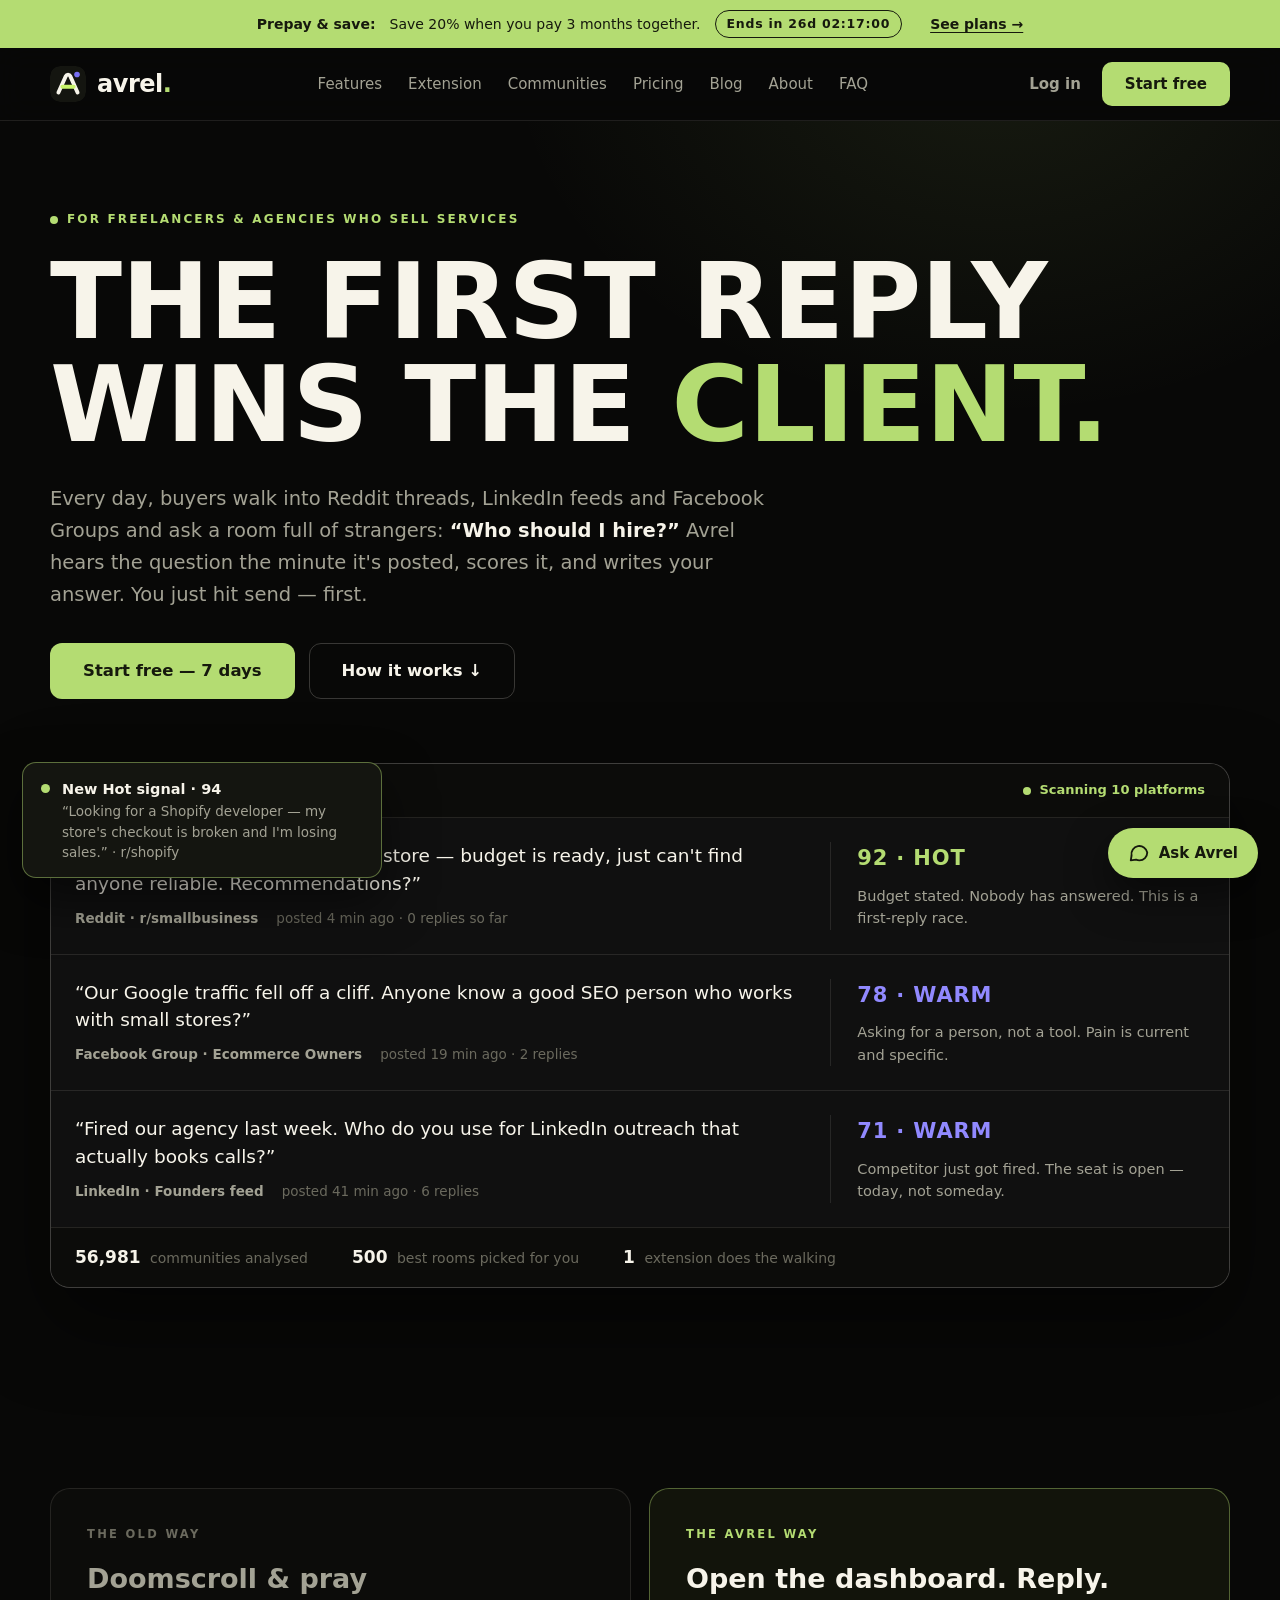
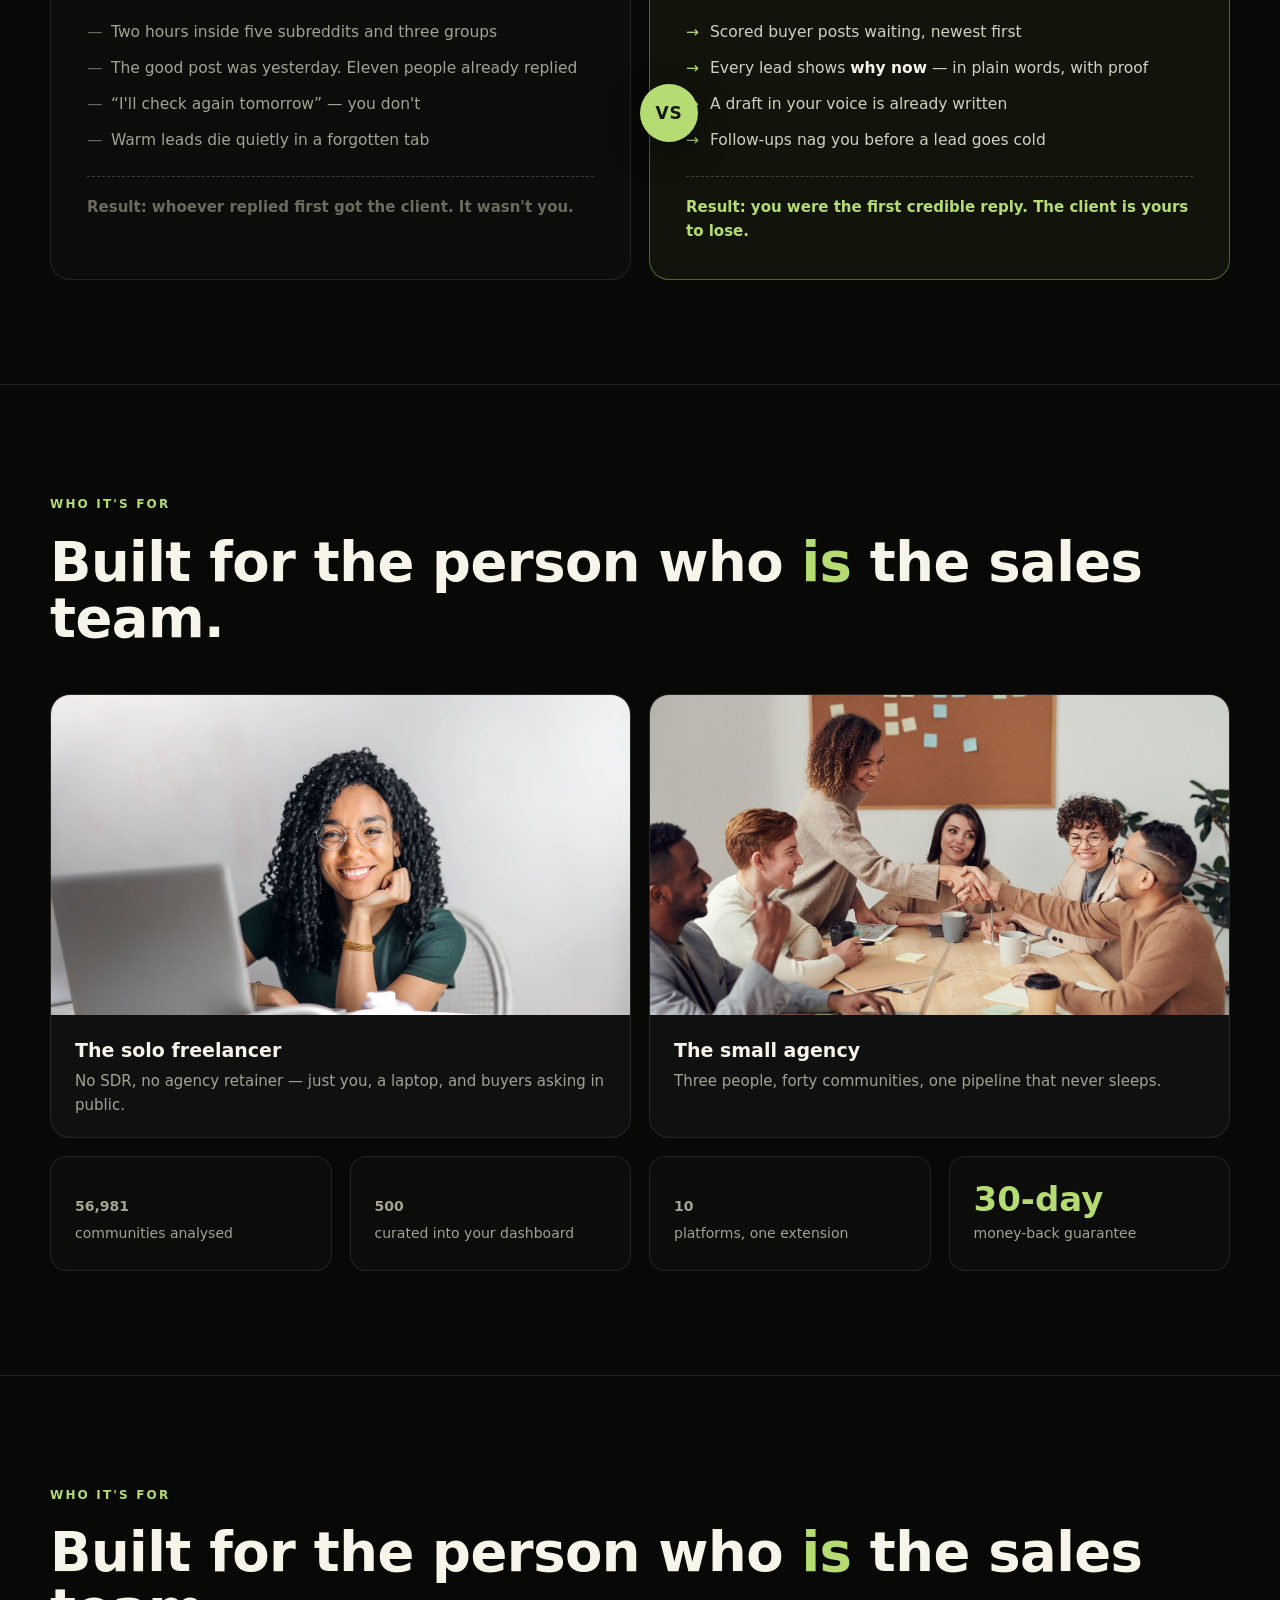
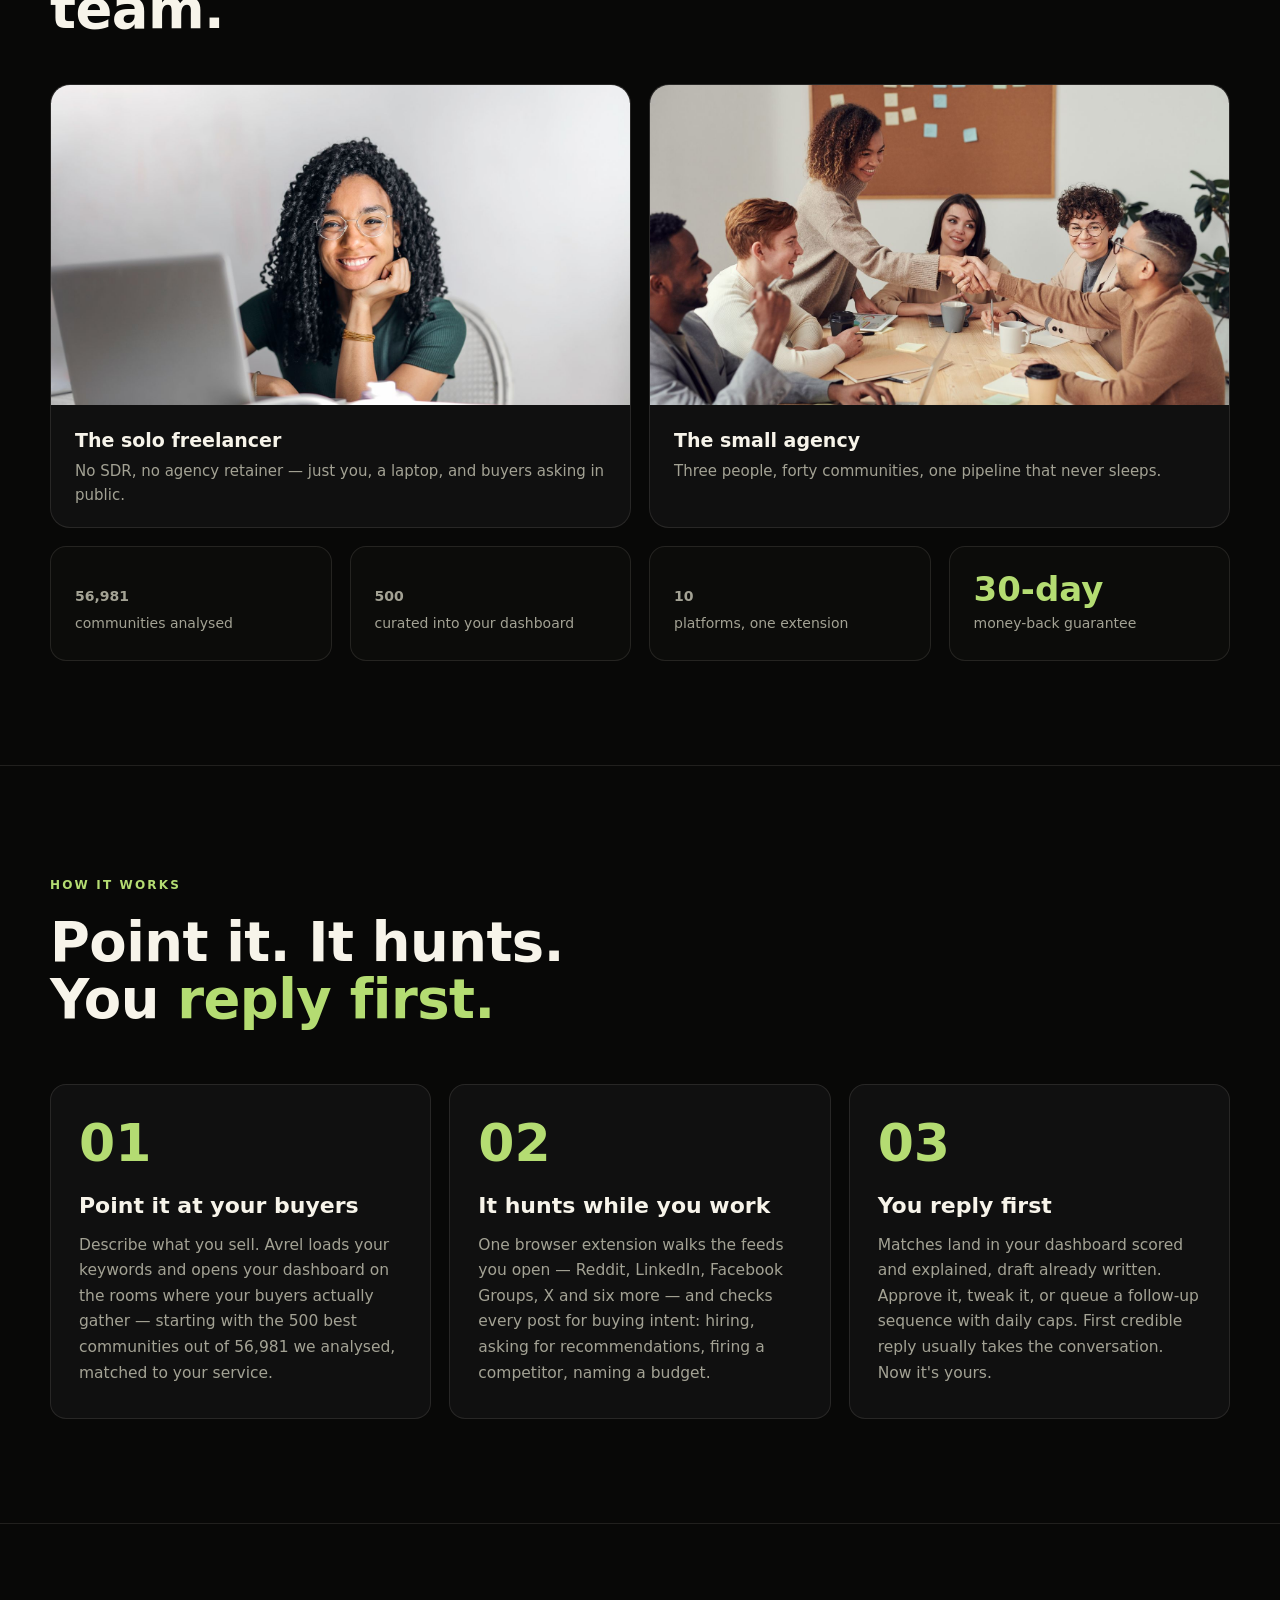
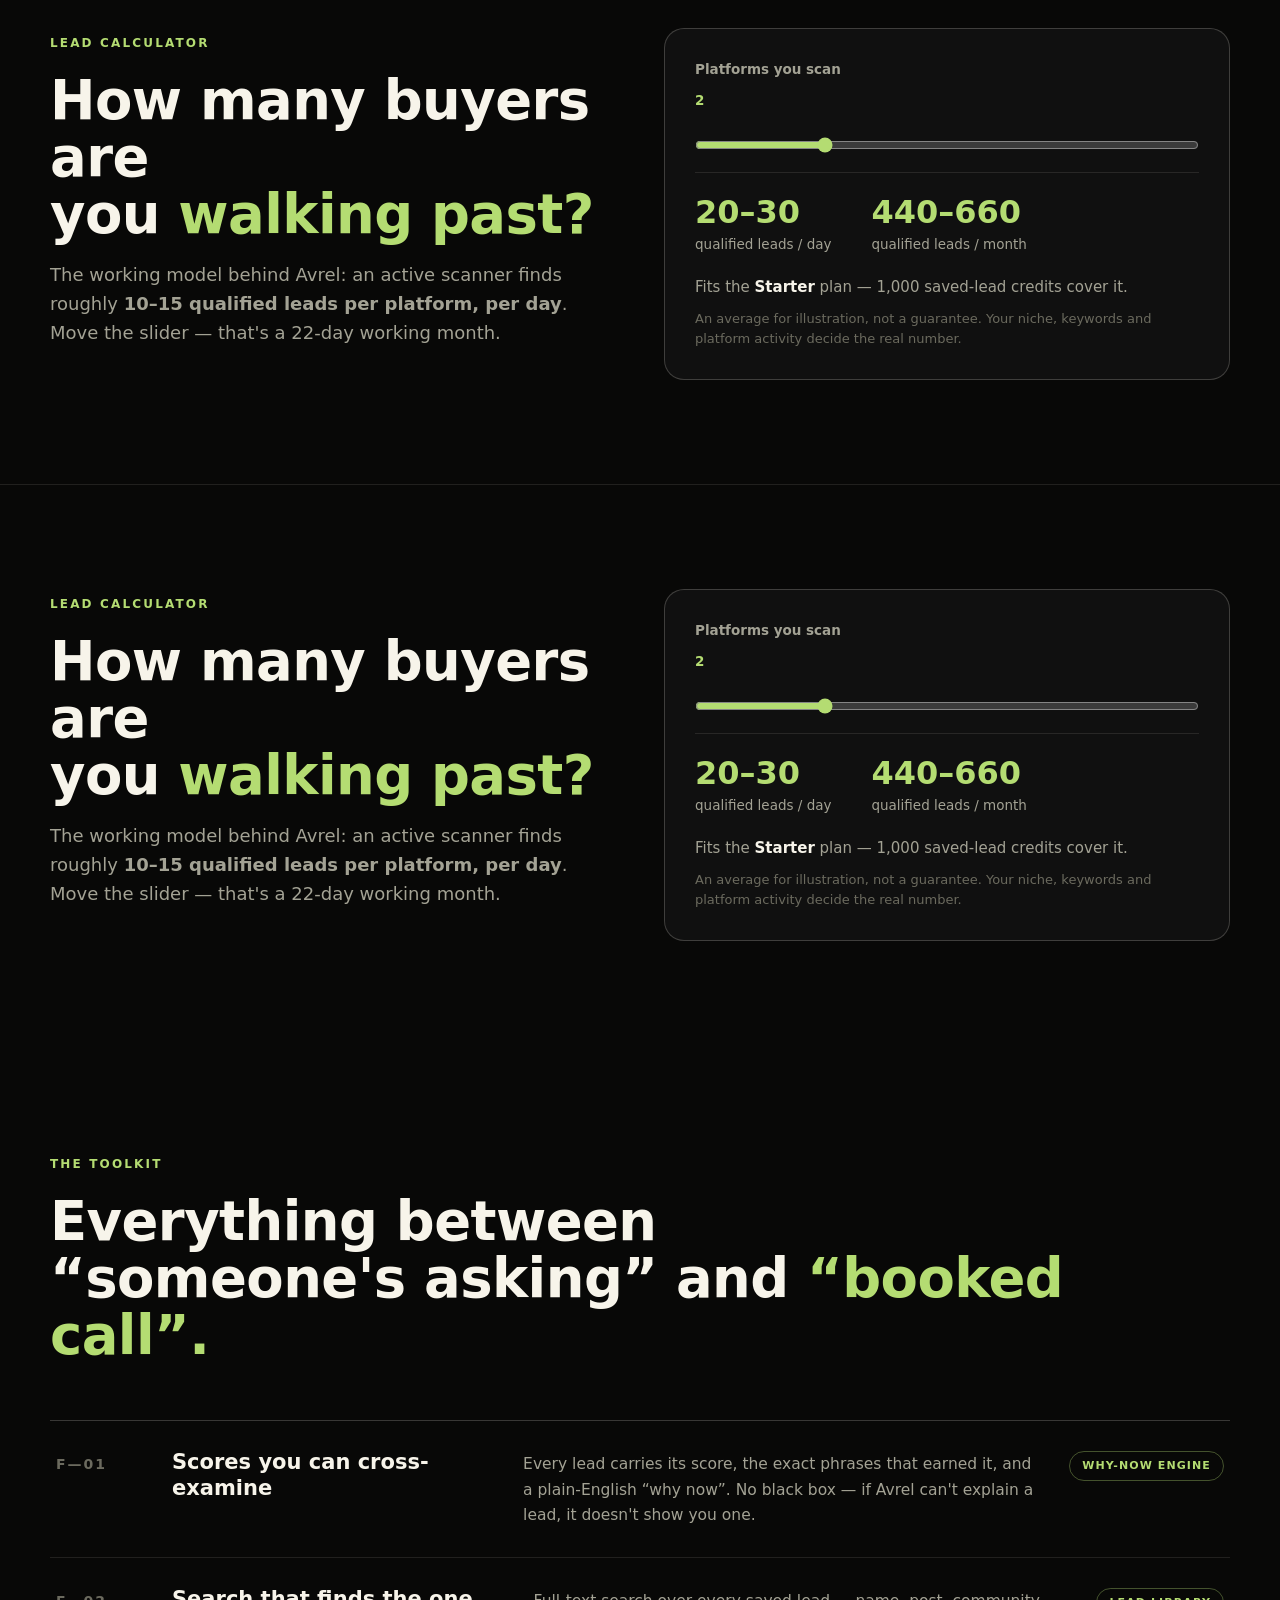
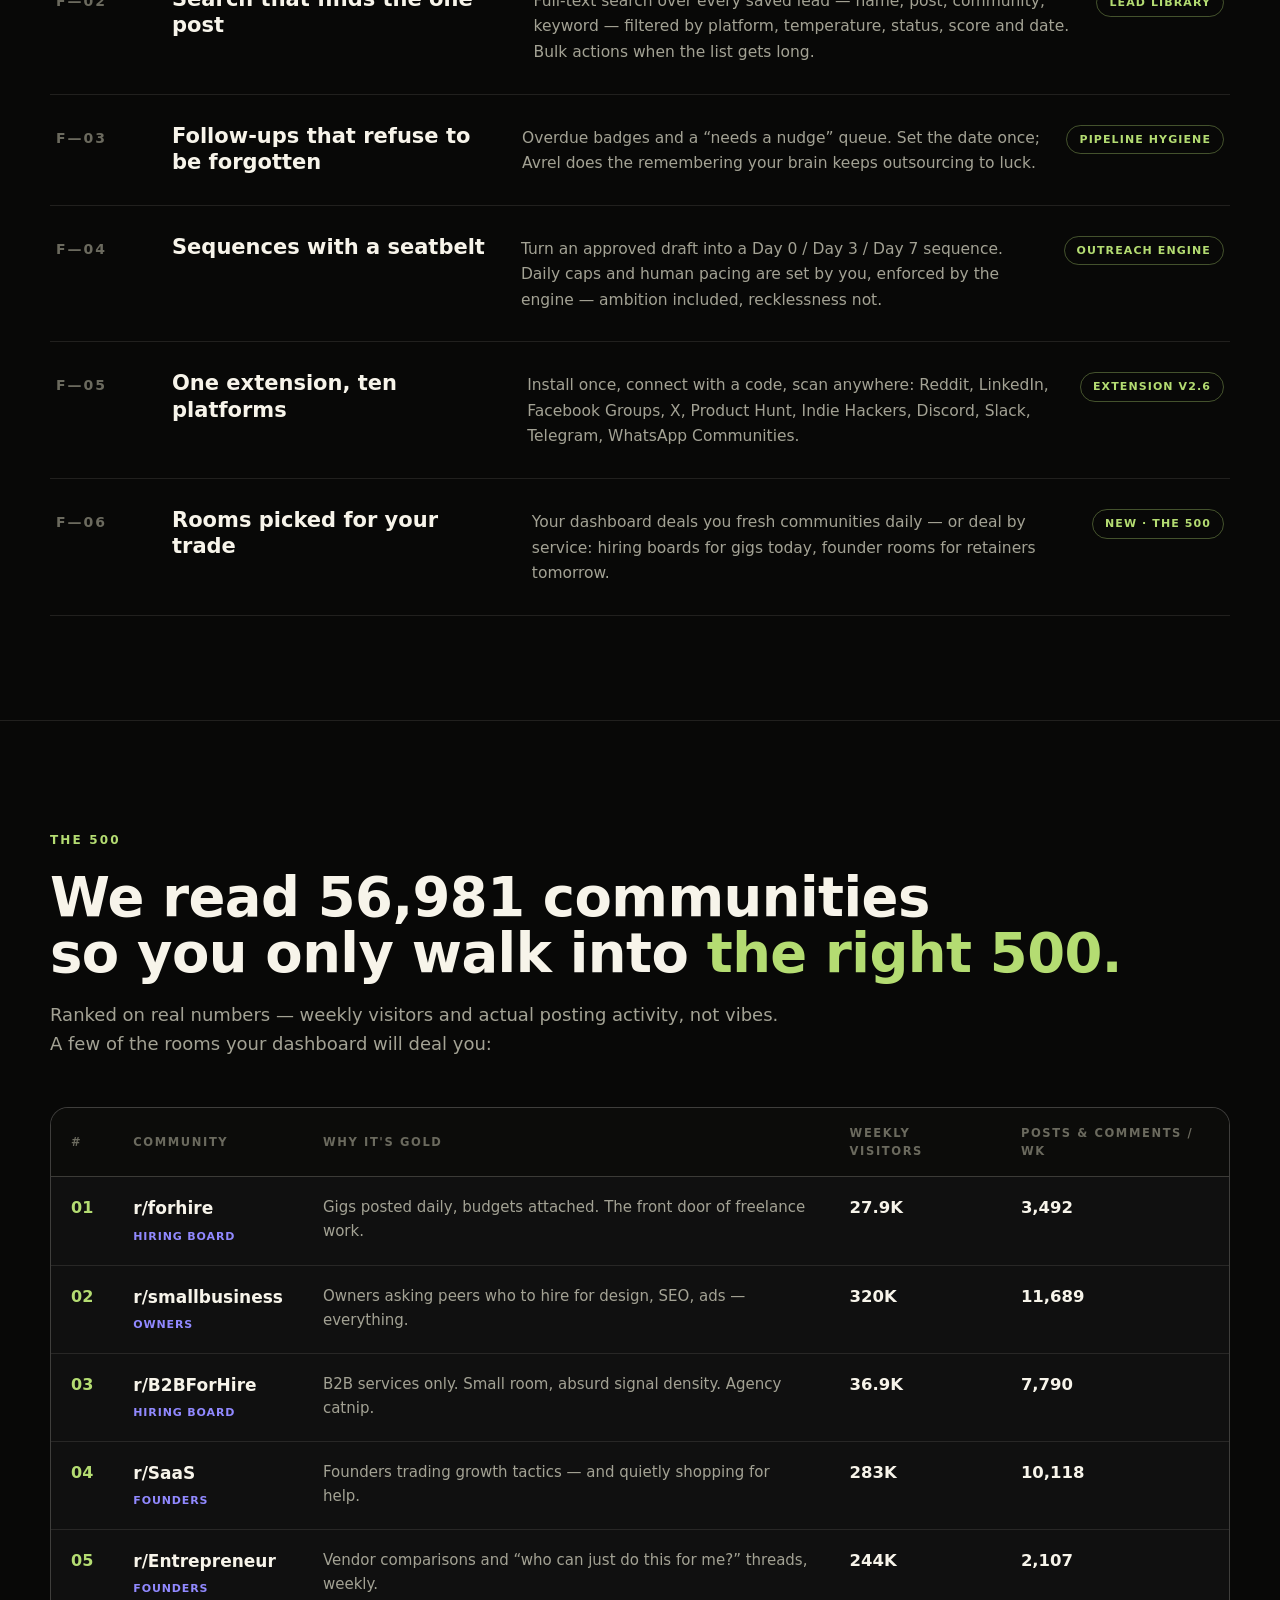
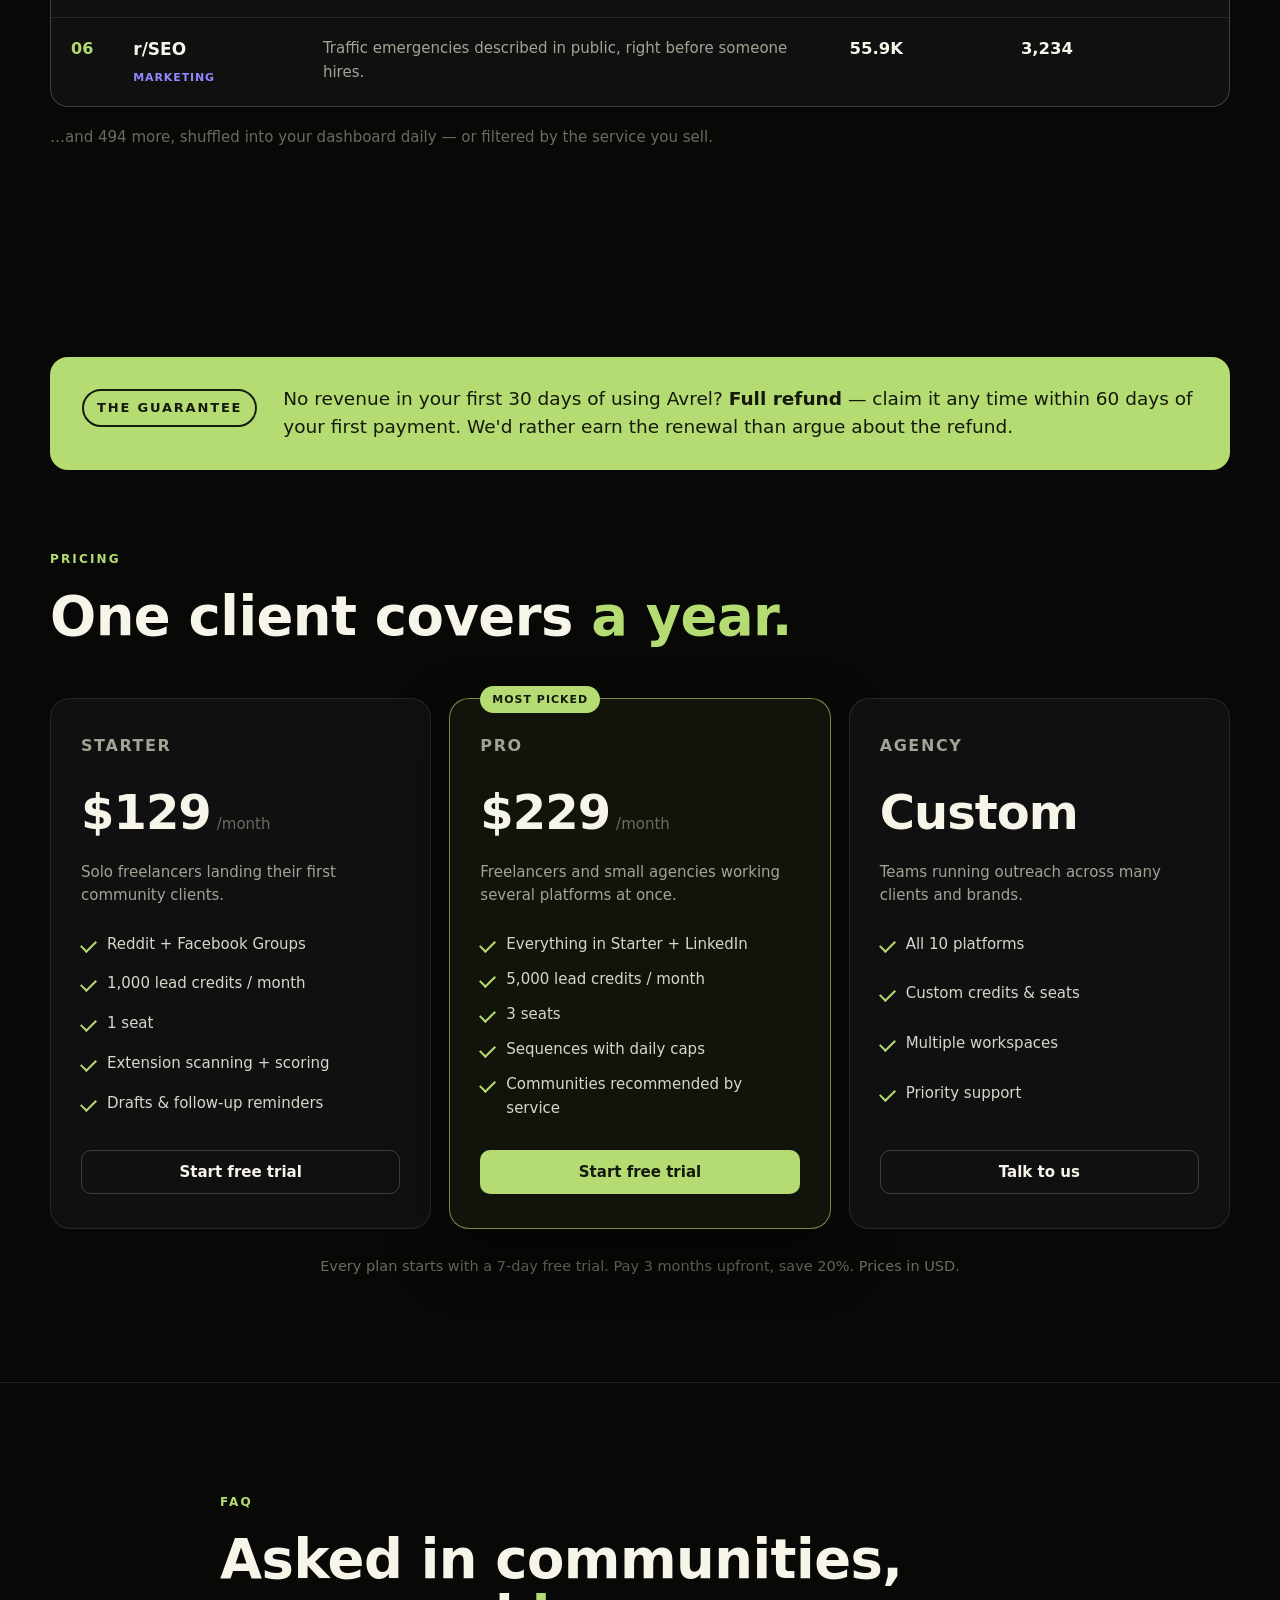
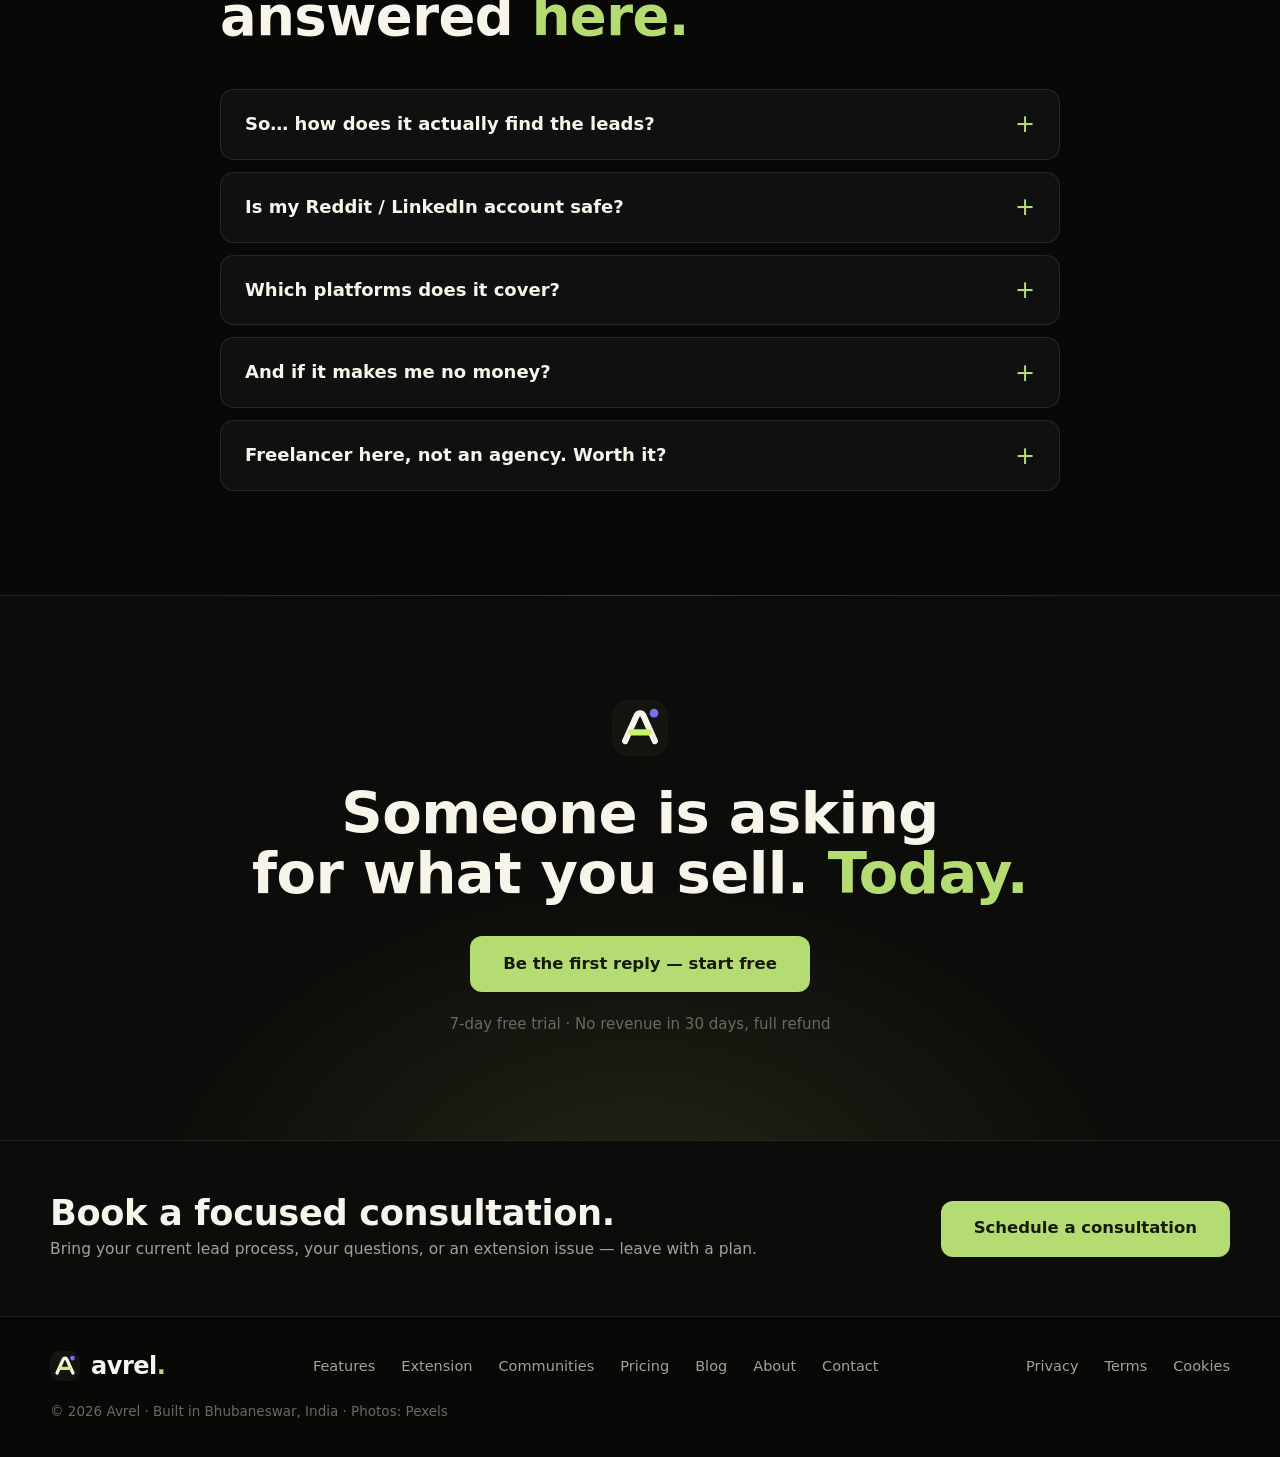
==== commit 16b8b888: "Fix duplicated sections (photo band x3, lead calculator x2) from repeated build injections; make bui" ====
--- a/index.html
+++ b/index.html
@@ -157,6 +157,7 @@
   </section>
 
 
+
   <!-- ============ PHOTO BAND + COUNTERS ============ -->
   <section class="section section-line">
     <div class="wrap">
@@ -181,31 +182,6 @@
     </div>
   </section>
 
-
-  <!-- ============ PHOTO BAND + COUNTERS ============ -->
-  <section class="section section-line">
-    <div class="wrap">
-      <p class="eyebrow reveal">Who it's for</p>
-      <h2 class="reveal">Built for the person who <em>is</em> the sales team.</h2>
-      <div class="photo-duo">
-        <figure class="photo-card reveal">
-          <img src="assets/photo-3769021.jpg" alt="A freelancer smiling at her laptop" loading="lazy">
-          <figcaption><strong>The solo freelancer</strong><span>No SDR, no agency retainer — just you, a laptop, and buyers asking in public.</span></figcaption>
-        </figure>
-        <figure class="photo-card reveal">
-          <img src="assets/photo-3184291.jpg" alt="A small agency team shaking hands with a new client" loading="lazy">
-          <figcaption><strong>The small agency</strong><span>Three people, forty communities, one pipeline that never sleeps.</span></figcaption>
-        </figure>
-      </div>
-      <div class="counters reveal">
-        <div class="counter"><strong><span data-count="56981">0</span></strong><span>communities analysed</span></div>
-        <div class="counter"><strong><span data-count="500">0</span></strong><span>curated into your dashboard</span></div>
-        <div class="counter"><strong><span data-count="10">0</span></strong><span>platforms, one extension</span></div>
-        <div class="counter"><strong>30-day</strong><span>money-back guarantee</span></div>
-      </div>
-    </div>
-  </section>
-
   <!-- ============ HOW IT WORKS ============ -->
   <section class="section section-line" id="how">
     <div class="wrap">
@@ -252,6 +228,7 @@
       </div>
     </div>
   </section>
+
 
 
   <!-- ============ LEAD CALCULATOR ============ -->
@@ -438,6 +415,7 @@
   
   
   
+  
   <section class="cta-band">
     <div class="wrap cta-in reveal">
       <img src="assets/avrel-mark.svg" alt="" width="56" height="56">
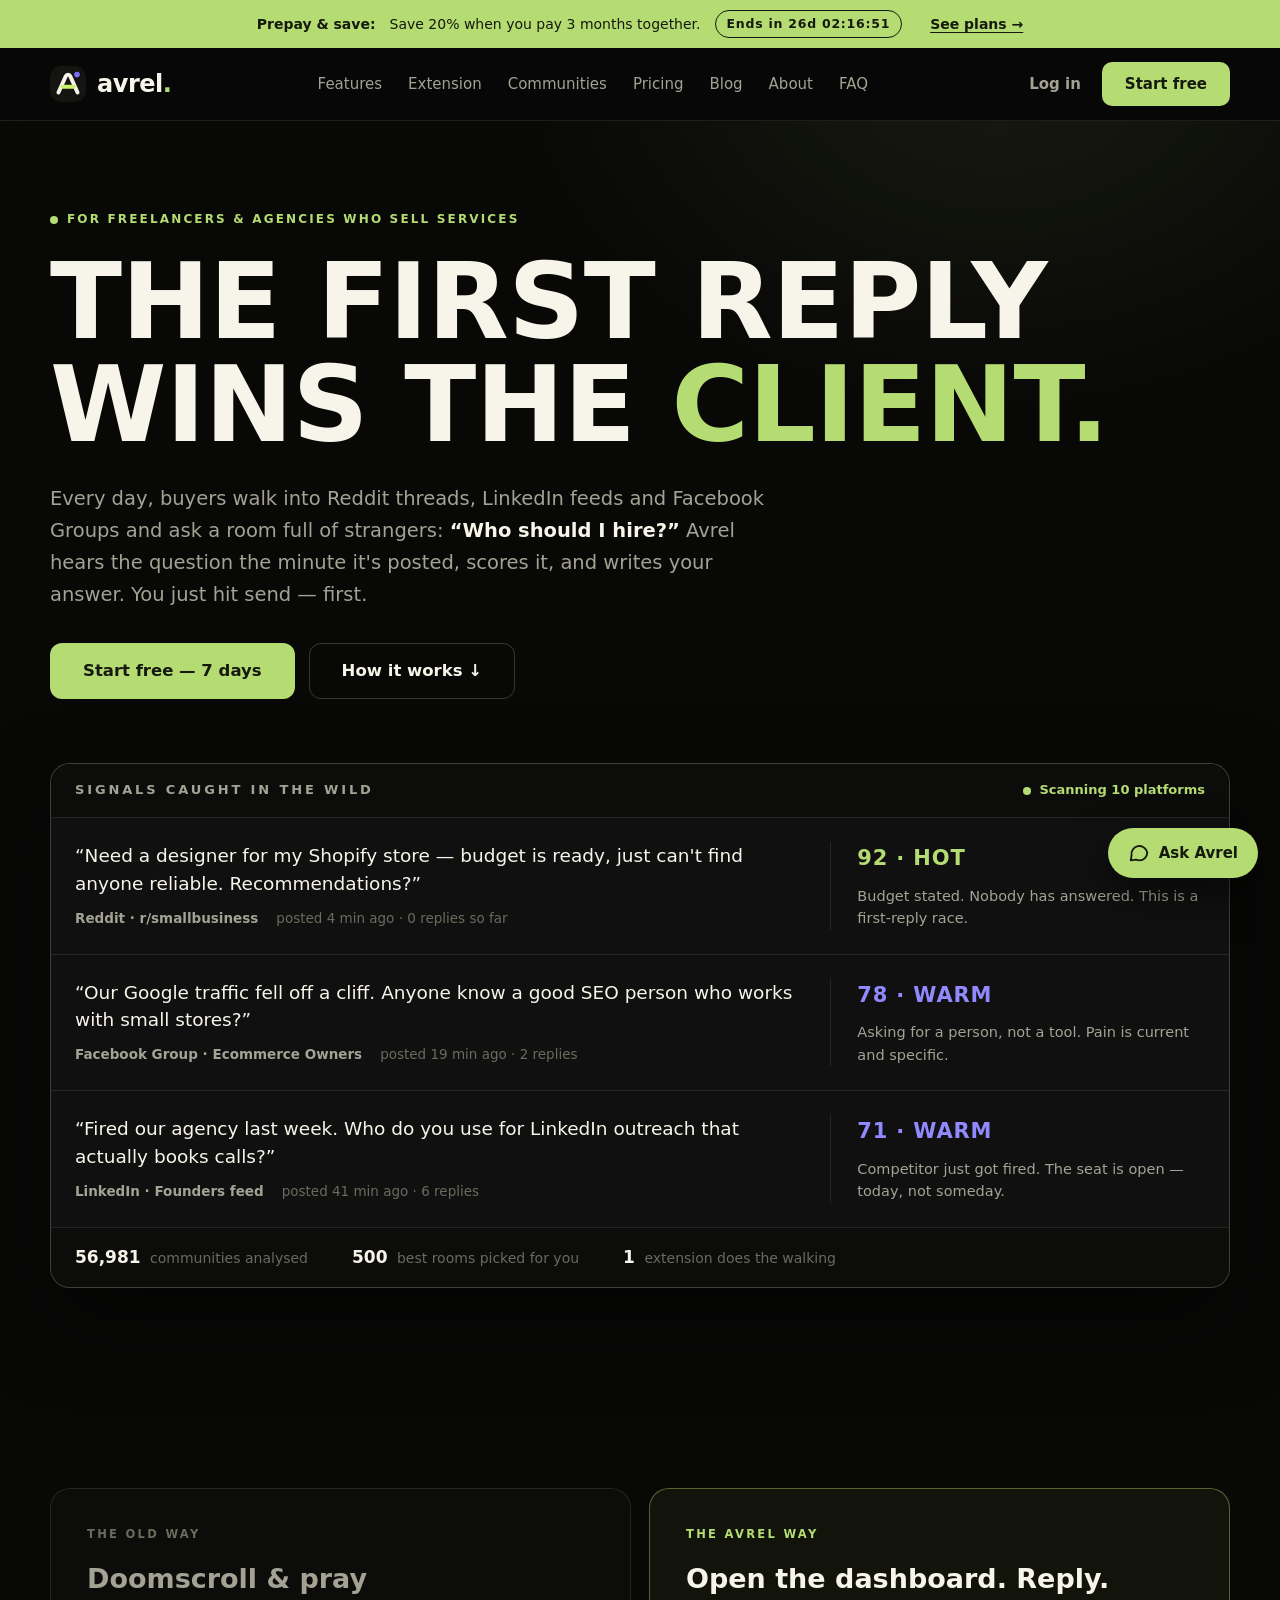
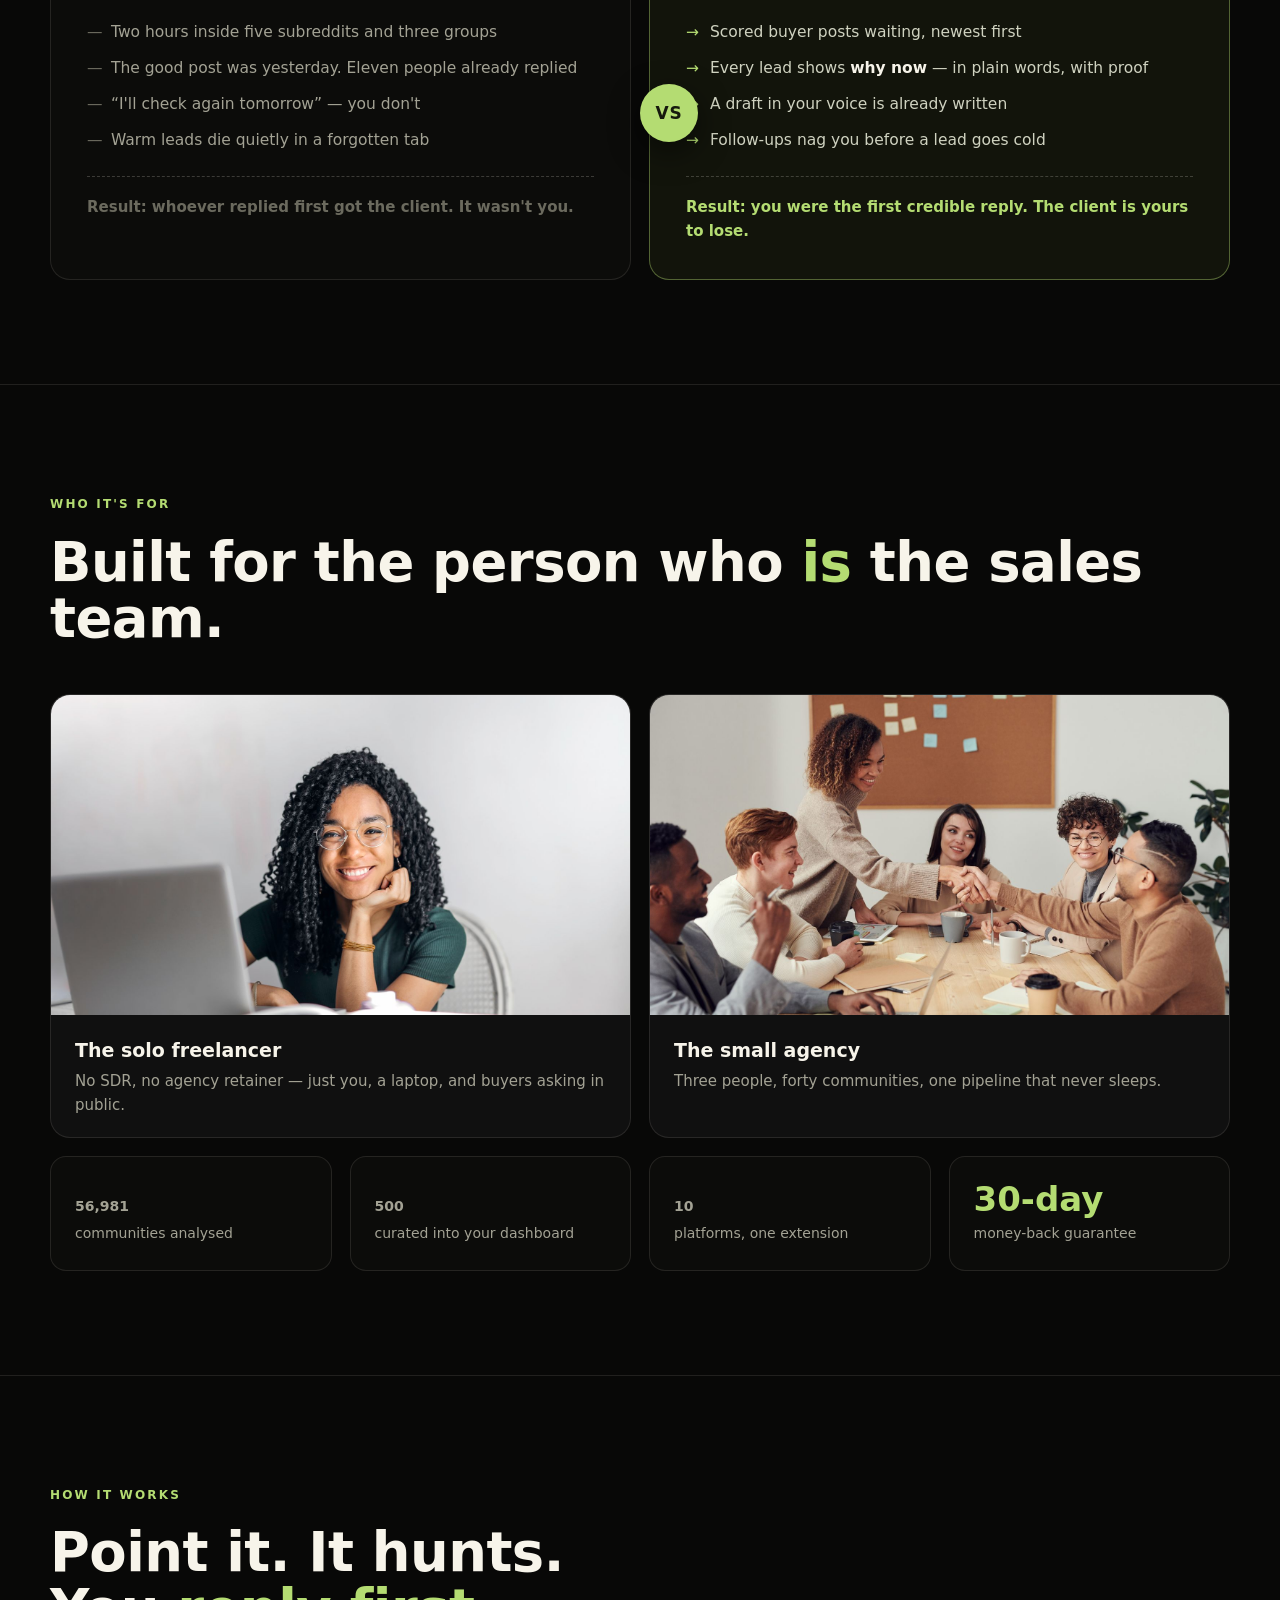
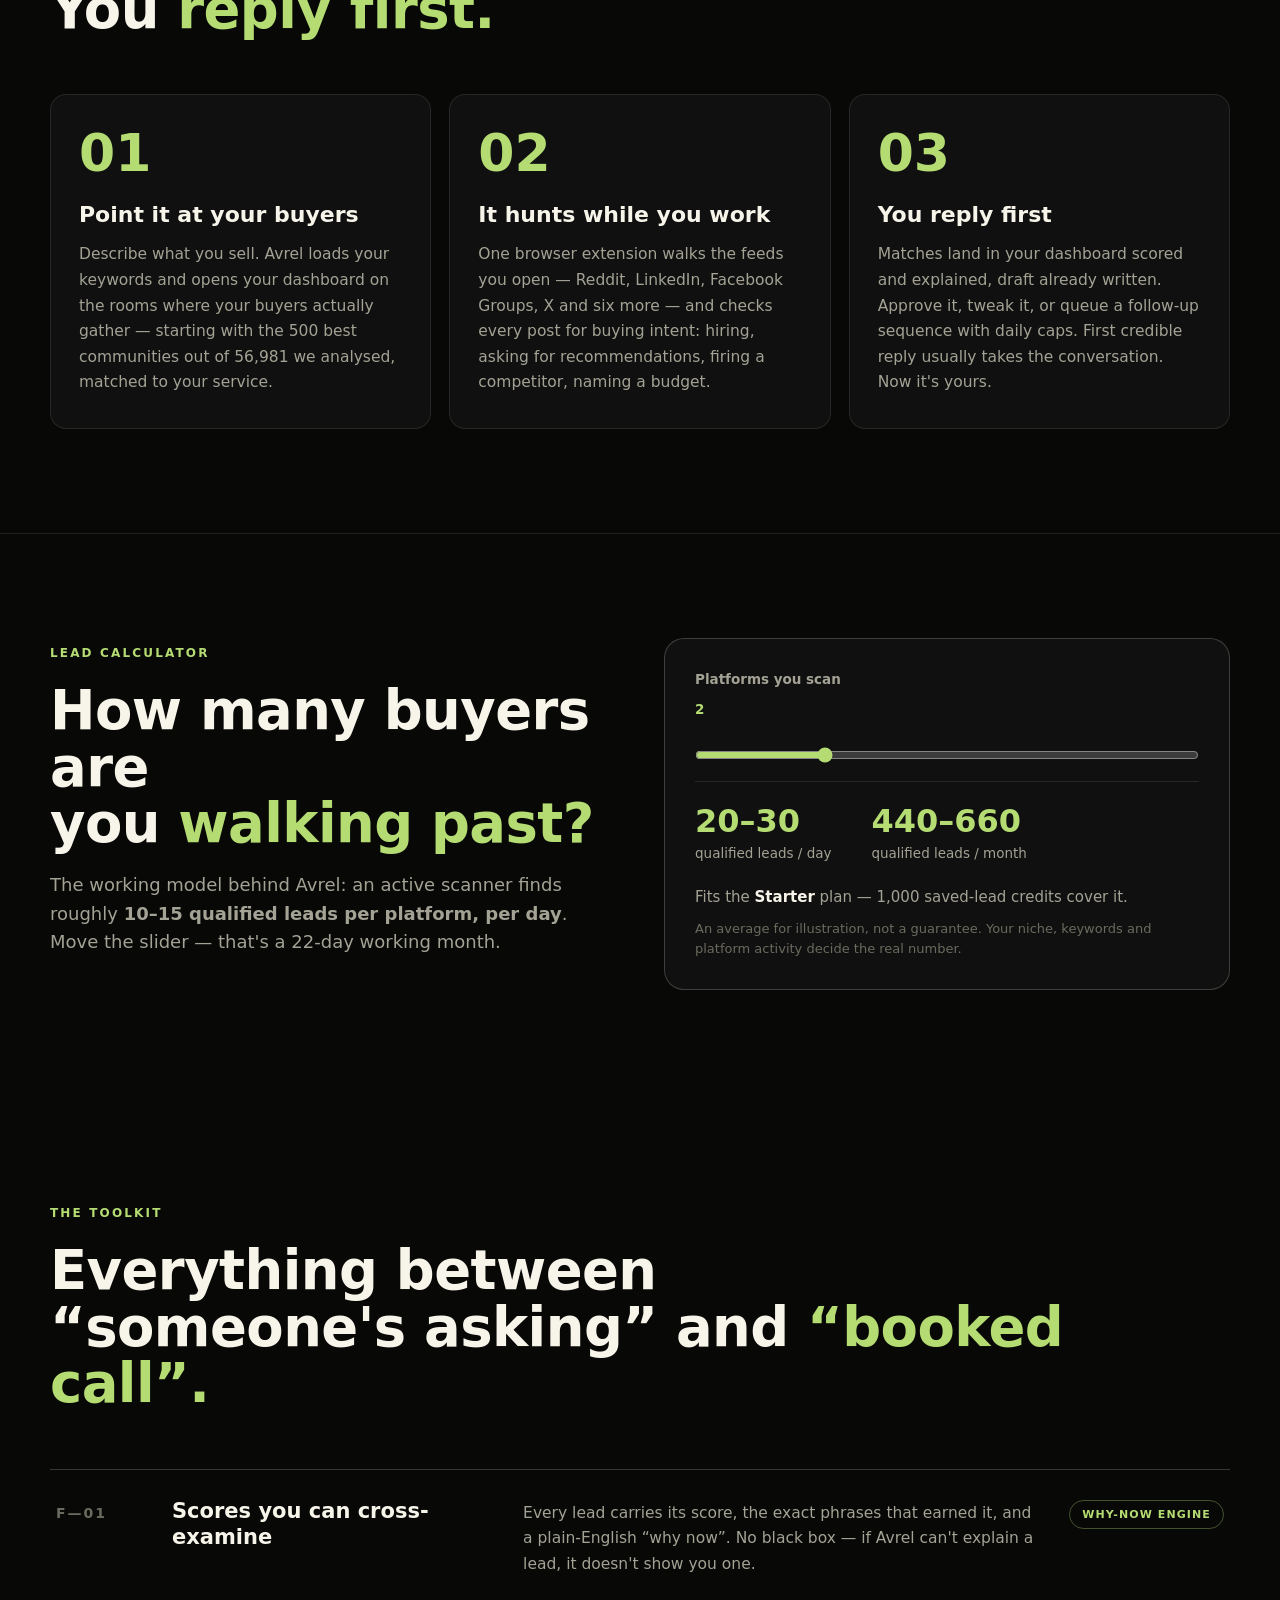
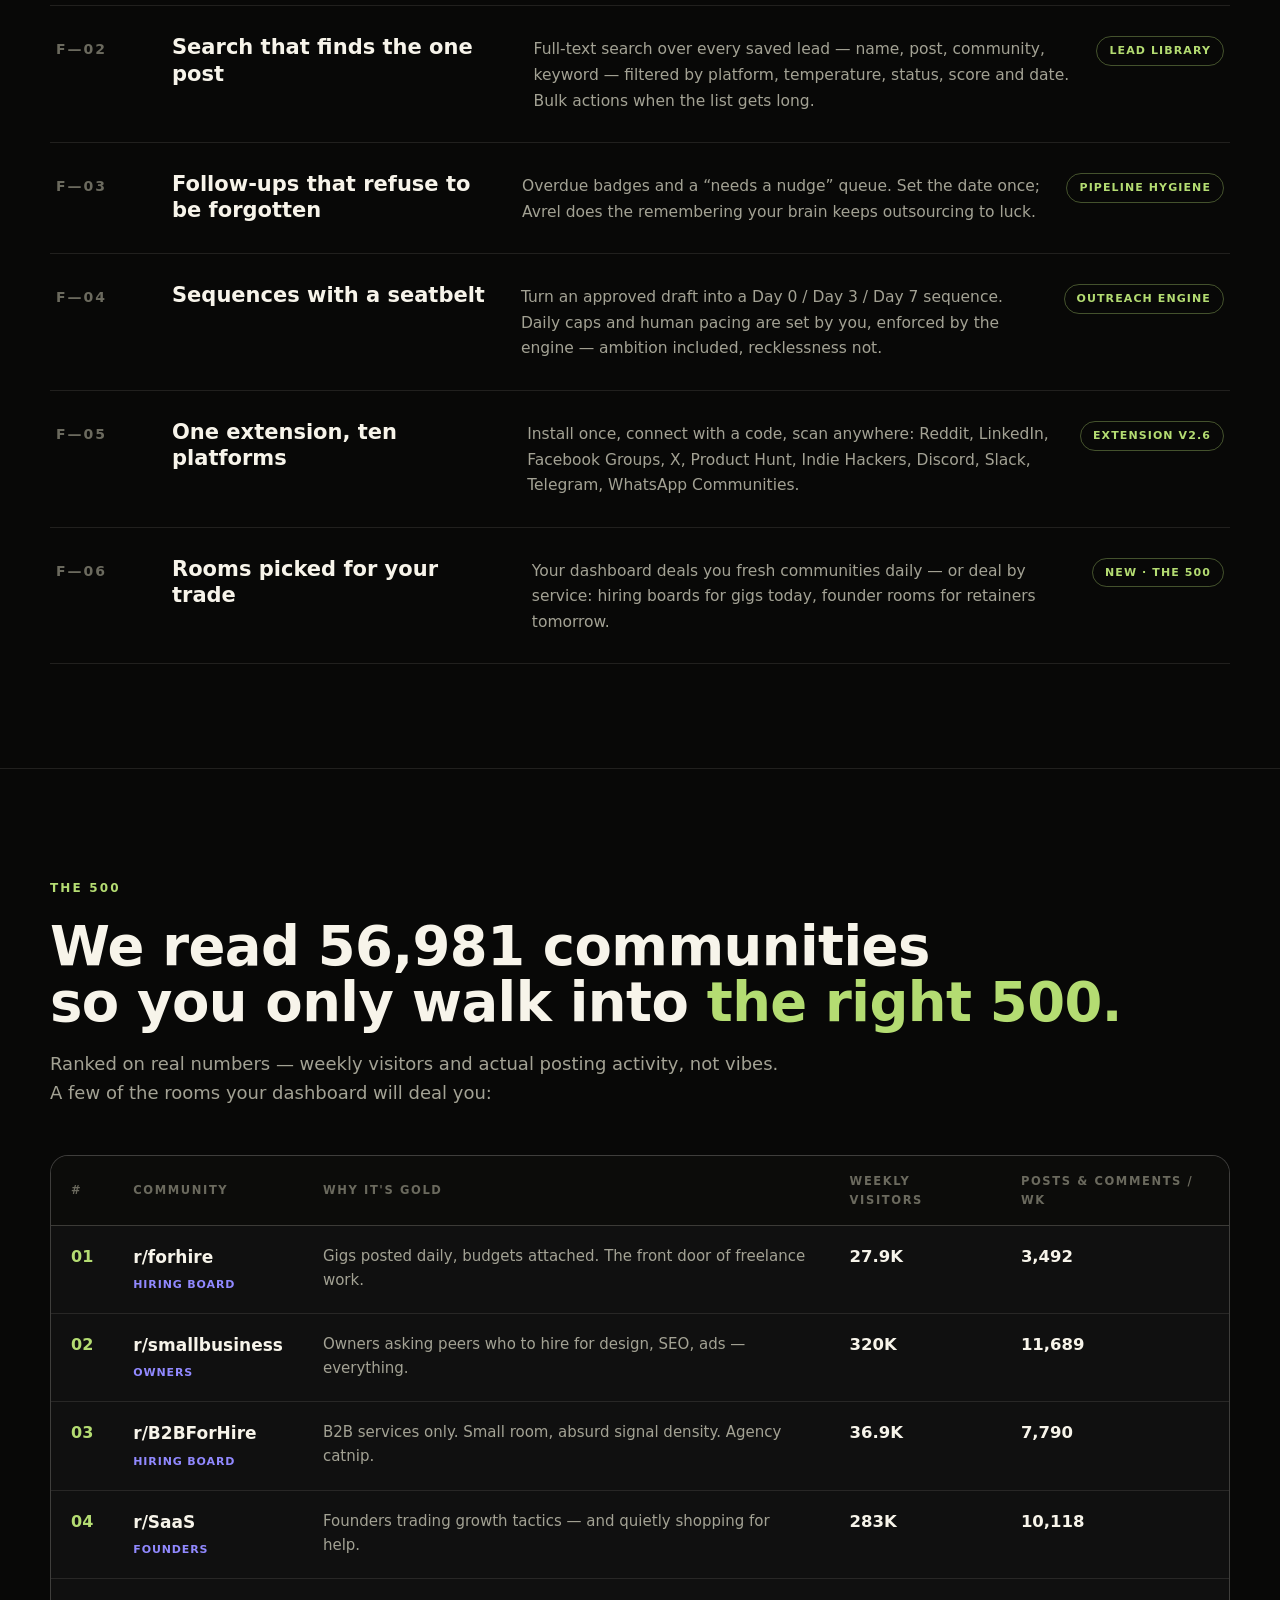
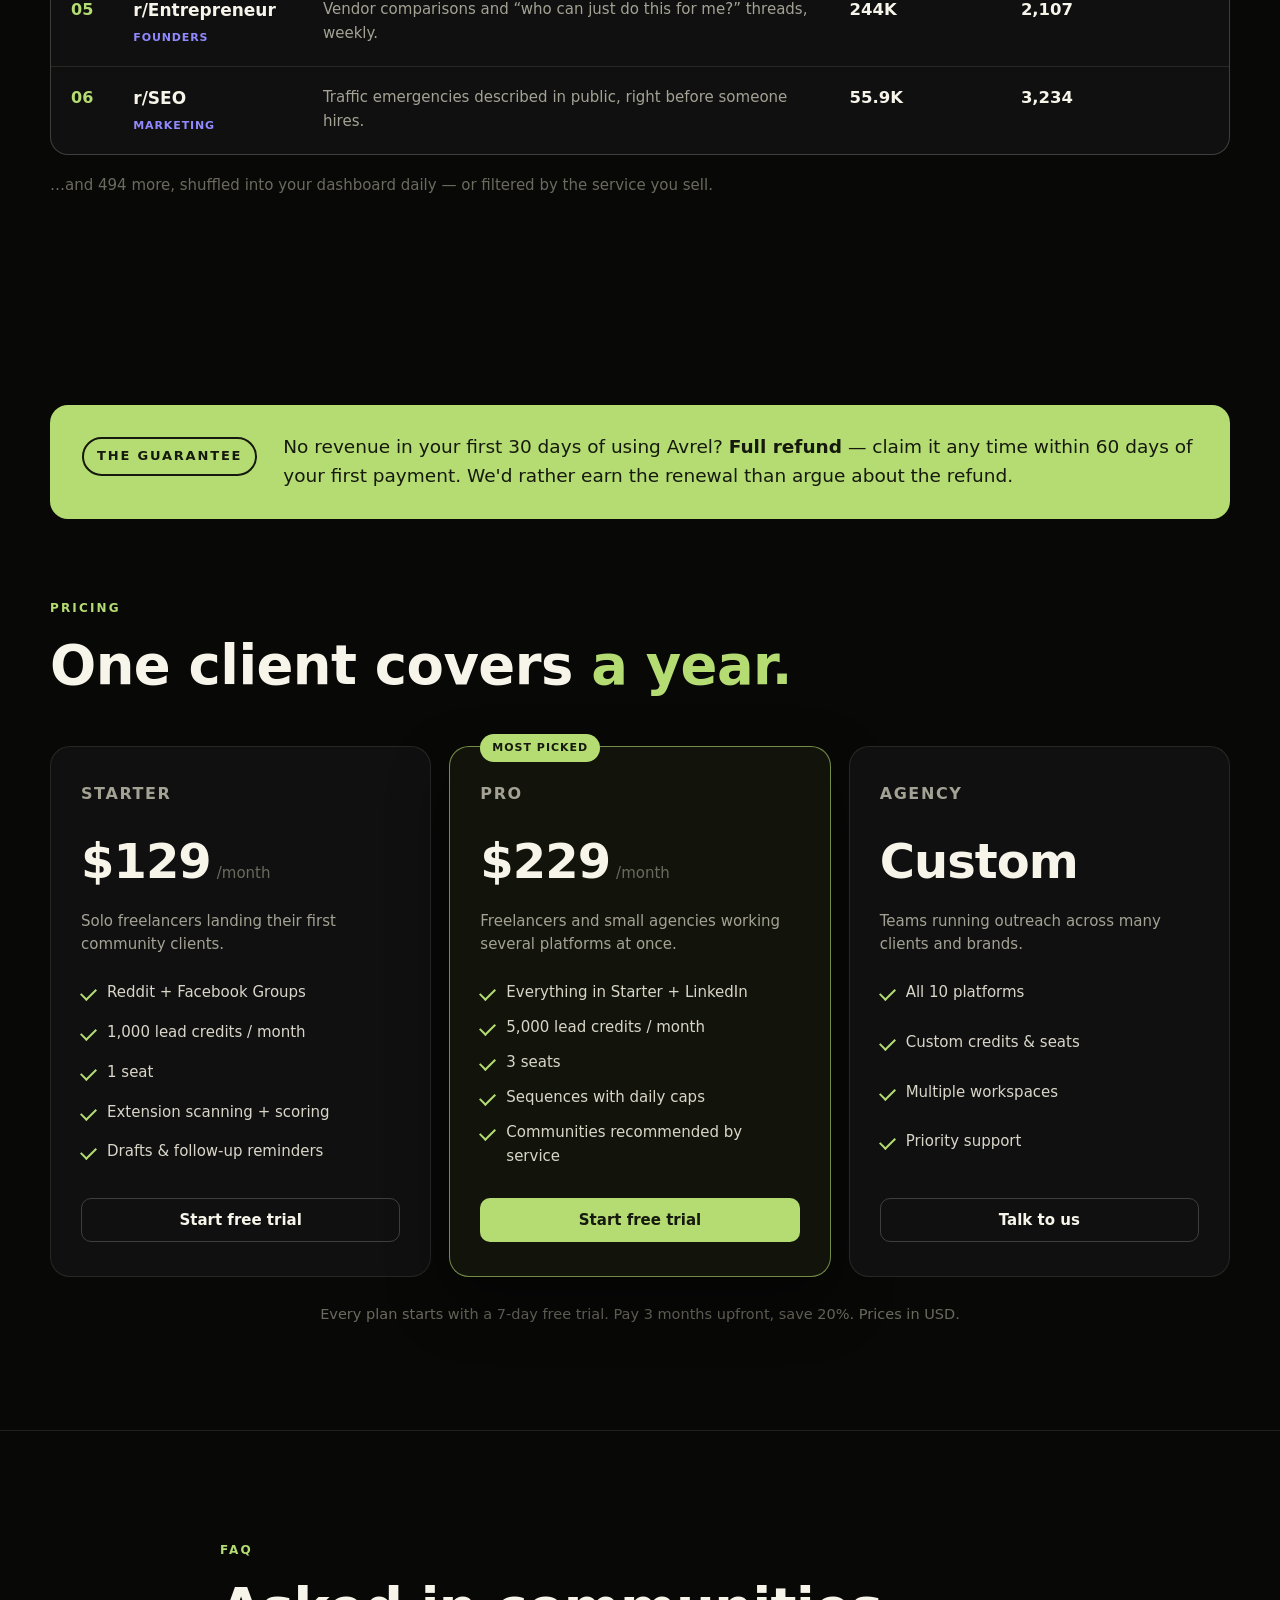
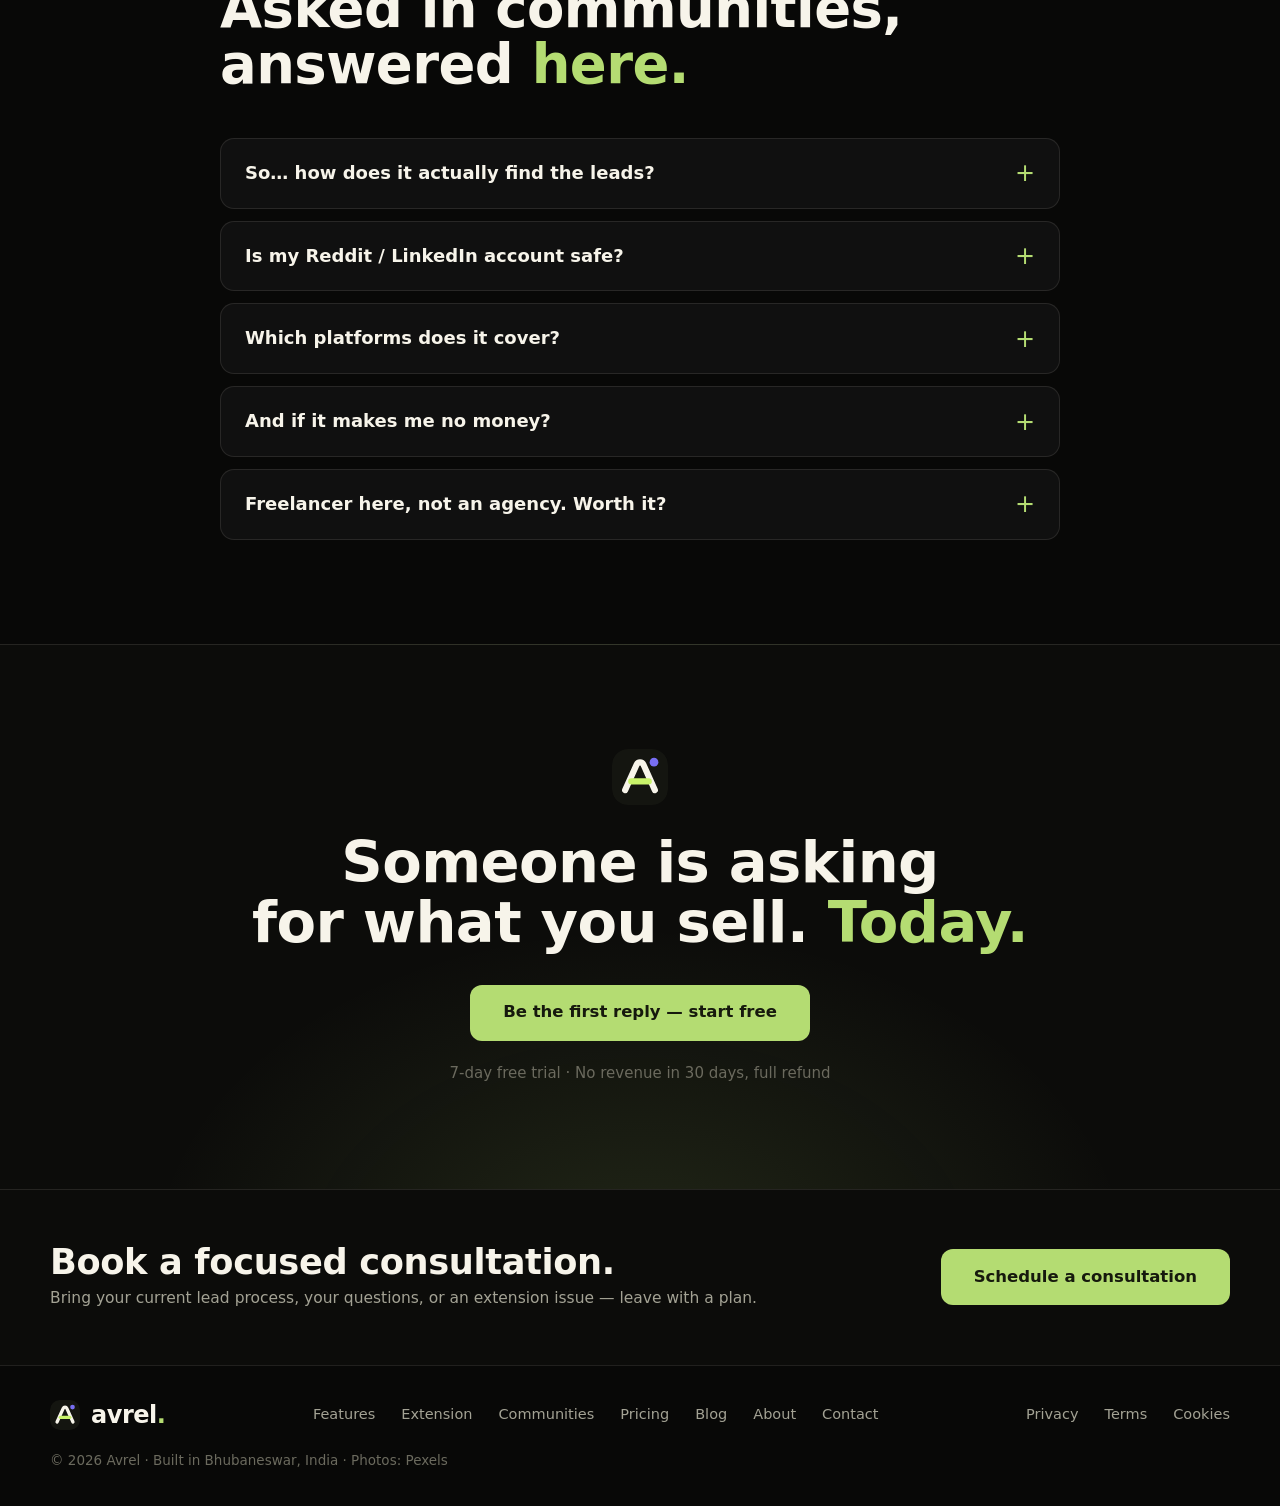
==== commit 4533c413: "Actually fix duplicate home sections: dedupe index.html and guard both build_home injections (verifi" ====
--- a/index.html
+++ b/index.html
@@ -158,30 +158,6 @@
 
 
 
-  <!-- ============ PHOTO BAND + COUNTERS ============ -->
-  <section class="section section-line">
-    <div class="wrap">
-      <p class="eyebrow reveal">Who it's for</p>
-      <h2 class="reveal">Built for the person who <em>is</em> the sales team.</h2>
-      <div class="photo-duo">
-        <figure class="photo-card reveal">
-          <img src="assets/photo-3769021.jpg" alt="A freelancer smiling at her laptop" loading="lazy">
-          <figcaption><strong>The solo freelancer</strong><span>No SDR, no agency retainer — just you, a laptop, and buyers asking in public.</span></figcaption>
-        </figure>
-        <figure class="photo-card reveal">
-          <img src="assets/photo-3184291.jpg" alt="A small agency team shaking hands with a new client" loading="lazy">
-          <figcaption><strong>The small agency</strong><span>Three people, forty communities, one pipeline that never sleeps.</span></figcaption>
-        </figure>
-      </div>
-      <div class="counters reveal">
-        <div class="counter"><strong><span data-count="56981">0</span></strong><span>communities analysed</span></div>
-        <div class="counter"><strong><span data-count="500">0</span></strong><span>curated into your dashboard</span></div>
-        <div class="counter"><strong><span data-count="10">0</span></strong><span>platforms, one extension</span></div>
-        <div class="counter"><strong>30-day</strong><span>money-back guarantee</span></div>
-      </div>
-    </div>
-  </section>
-
   <!-- ============ HOW IT WORKS ============ -->
   <section class="section section-line" id="how">
     <div class="wrap">
@@ -230,27 +206,6 @@
   </section>
 
 
-
-  <!-- ============ LEAD CALCULATOR ============ -->
-  <section class="section section-line">
-    <div class="wrap calc-wrap">
-      <div class="reveal">
-        <p class="eyebrow">Lead calculator</p>
-        <h2>How many buyers are<br>you <em>walking past?</em></h2>
-        <p class="section-sub">The working model behind Avrel: an active scanner finds roughly <strong>10–15 qualified leads per platform, per day</strong>. Move the slider — that's a 22-day working month.</p>
-      </div>
-      <div class="calc-card reveal" id="leadCalc">
-        <label class="calc-label">Platforms you scan <strong id="lcPlatformsOut">2</strong></label>
-        <input type="range" id="lcPlatforms" min="1" max="5" step="1" value="2" aria-label="Platforms you scan">
-        <div class="calc-outputs">
-          <div><strong id="lcDaily">20–30</strong><span>qualified leads / day</span></div>
-          <div><strong id="lcMonthly">440–660</strong><span>qualified leads / month</span></div>
-        </div>
-        <p class="calc-plan" id="lcPlan">Fits the <b>Starter</b> plan — 1,000 saved-lead credits cover it.</p>
-        <p class="calc-note">An average for illustration, not a guarantee. Your niche, keywords and platform activity decide the real number.</p>
-      </div>
-    </div>
-  </section>
 
   <!-- ============ FEATURES (spec sheet) ============ -->
   <section class="section" id="features">
@@ -416,6 +371,8 @@
   
   
   
+  
+  
   <section class="cta-band">
     <div class="wrap cta-in reveal">
       <img src="assets/avrel-mark.svg" alt="" width="56" height="56">
